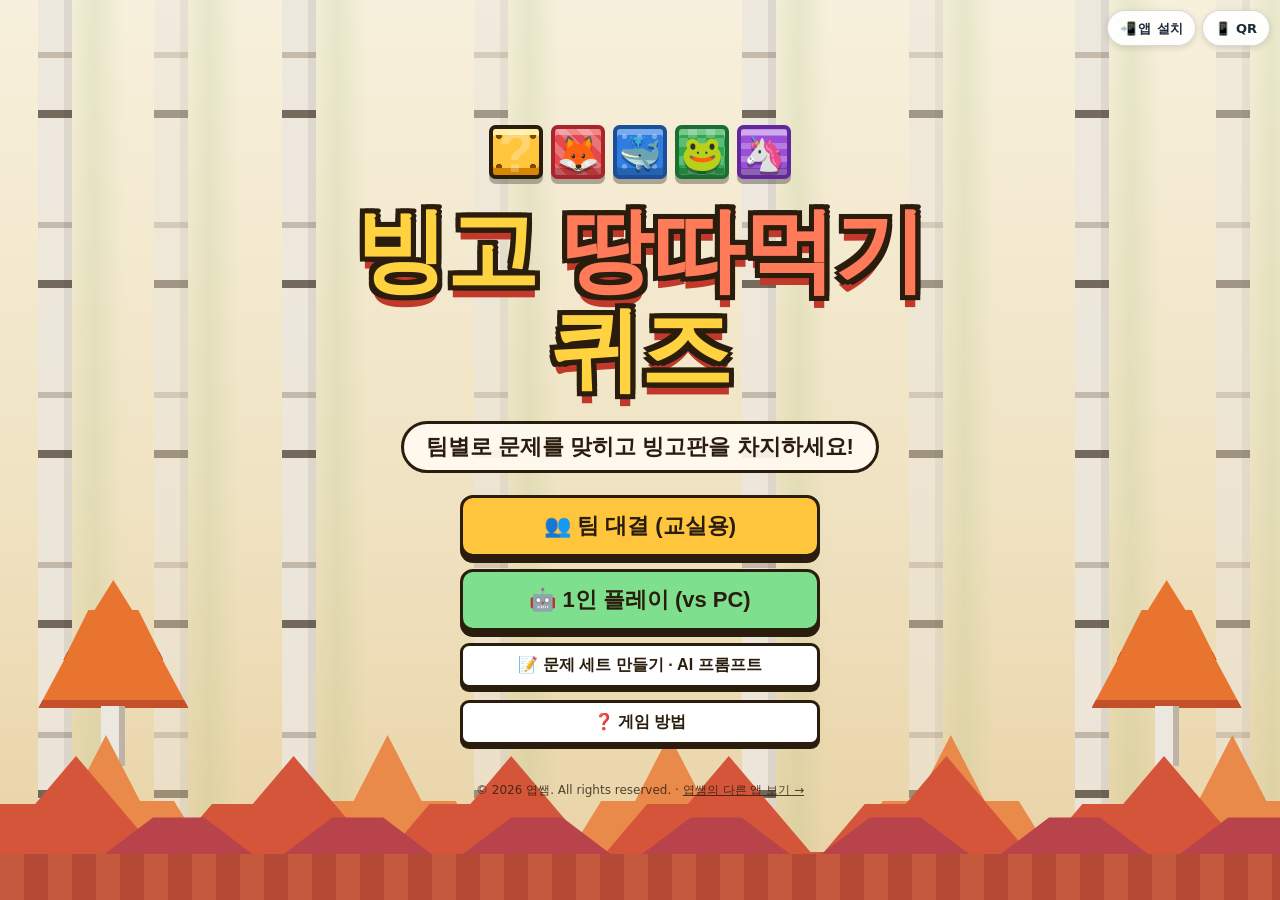
==== index.html @ 0979bcfd "완성도 전면 업그레이드: 1인 주관식 채점, QR 문제 공유, 전적 배지, 오답 재도전 및 버그 수정" ====
<!DOCTYPE html>
<html lang="ko" data-qr-url="https://gmlduqzhd123-lab.github.io/Bingo/" data-qr-name="빙고 땅따먹기 퀴즈">
<head>
<meta charset="UTF-8">
<meta name="viewport" content="width=device-width, initial-scale=1.0">
<title>빙고 땅따먹기 퀴즈 - 팀 대항 빙고 퀴즈 게임</title>
<style>
:root{
  --ink:#2b1d0e; --paper:#fffaf0; --gold:#ffc53d; --gold-d:#e08a00;
  --ok:#7ee08f; --bad:#ff8f8f; --qscale:1;
}
*{box-sizing:border-box}
html,body{margin:0;min-height:100%;font-family:"Apple SD Gothic Neo","Malgun Gothic","Noto Sans KR","Pretendard",sans-serif;color:var(--ink)}
body{overflow-x:hidden;background:#efe2c0;transition:background .3s}
button,input,select,textarea{font-family:inherit;color:inherit}
button{cursor:pointer}
.screen{display:none;min-height:100vh;position:relative;z-index:1}
.screen.active{display:flex}
.hidden{display:none!important}

/* ---------- 배경 및 테마 ---------- */
#bg{position:fixed;inset:0;z-index:0;overflow:hidden;pointer-events:none;transition:opacity .35s,filter .35s;
  background:linear-gradient(#f7f0dc 0%,#f0e3c3 55%,#e9d2a4 100%)}
body.in-game #bg{opacity:.78;filter:saturate(.88)}

/* 테마 1: 가을 숲 */
#bg .trunk{position:absolute;top:0;bottom:0;width:34px;opacity:.85;
  background:repeating-linear-gradient(180deg,#ece7df 0 52px,#bdb3a6 52px 58px,#ece7df 58px 110px,#5f544a 110px 118px,#ece7df 118px 170px)}
#bg .trunk::after{content:"";position:absolute;inset:0 0 0 auto;width:8px;background:rgba(0,0,0,.08)}
#bg .leafwall{position:absolute;top:0;width:60px;bottom:0;background:linear-gradient(90deg,transparent,rgba(160,190,120,.18),transparent)}
#bg .mt{position:absolute;bottom:0;width:340px;height:220px}
#bg .mt.a{background:#e9894a;clip-path:polygon(0 100%,10% 80%,20% 80%,30% 55%,40% 55%,50% 25%,60% 55%,70% 55%,80% 80%,90% 80%,100% 100%)}
#bg .mt.b{background:#d4553a;height:160px;clip-path:polygon(0 100%,12% 70%,24% 70%,36% 40%,48% 40%,60% 10%,72% 40%,84% 70%,100% 100%)}
#bg .mt.c{background:#b8434a;height:110px;clip-path:polygon(0 100%,15% 60%,30% 60%,45% 25%,60% 25%,75% 60%,90% 60%,100% 100%)}
#bg .ground{position:absolute;left:0;right:0;bottom:0;height:46px;background:repeating-linear-gradient(90deg,#c4593e 0 24px,#b44a36 24px 48px)}
#bg .pine{position:absolute;width:150px;height:170px}
#bg .pine i{position:absolute;left:50%;transform:translateX(-50%);background:#e8742f;border-bottom:8px solid #c4502a}
#bg .pine i:nth-child(1){top:0;width:50px;height:40px;clip-path:polygon(50% 0,100% 100%,0 100%)}
#bg .pine i:nth-child(2){top:30px;width:100px;height:50px;clip-path:polygon(25% 0,75% 0,100% 100%,0 100%)}
#bg .pine i:nth-child(3){top:72px;width:150px;height:56px;clip-path:polygon(20% 0,80% 0,100% 100%,0 100%)}
#bg .pine b{position:absolute;left:50%;top:126px;width:24px;height:60px;transform:translateX(-50%);background:#ece7df;border-right:6px solid #bdb3a6}

/* 테마 2: 바닷속 */
body[data-theme="ocean"]{background:#0d4f73}
body[data-theme="ocean"] #bg{background:linear-gradient(#7dd3fc 0%,#2694c8 45%,#0b4d71 100%)}
#bg .sunray{position:absolute;top:-10%;width:160px;height:75vh;background:linear-gradient(180deg,rgba(255,255,255,.22),transparent);transform:skewX(-16deg)}
#bg .wave{position:absolute;left:0;right:0;bottom:0;height:90px;background:repeating-radial-gradient(circle at 40px 0,transparent 0 28px,rgba(7,52,79,.45) 29px 60px)}
#bg .sand{position:absolute;left:0;right:0;bottom:0;height:44px;background:repeating-linear-gradient(90deg,#e9c88c 0 28px,#dfb872 28px 56px);border-top:5px solid #c59b52}
#bg .coral{position:absolute;bottom:40px;width:44px;height:90px;border-radius:24px 24px 0 0;background:#ff7a6b;opacity:.75}
#bg .bubble{position:absolute;bottom:-40px;border-radius:50%;border:2px solid rgba(255,255,255,.65);background:rgba(255,255,255,.18);animation:rise linear infinite}
@keyframes rise{0%{transform:translateY(0) scale(.9);opacity:0}15%{opacity:.8}85%{opacity:.7}100%{transform:translateY(-112vh) scale(1.1);opacity:0}}

/* 테마 3: 우주 */
body[data-theme="space"]{background:#12132e}
body[data-theme="space"] #bg{background:radial-gradient(circle at 20% 25%,rgba(124,58,237,.35),transparent 45%),radial-gradient(circle at 80% 70%,rgba(14,165,233,.28),transparent 42%),linear-gradient(#0b0c22 0%,#1a1640 60%,#23184a 100%)}
#bg .star{position:absolute;border-radius:50%;background:#fff;box-shadow:0 0 8px rgba(255,255,255,.8);animation:twinkle 3.2s ease-in-out infinite}
@keyframes twinkle{0%,100%{opacity:.35;transform:scale(.9)}50%{opacity:1;transform:scale(1.25)}}
#bg .planet{position:absolute;border-radius:50%;box-shadow:inset -16px -14px 0 rgba(0,0,0,.22)}
#bg .planet.ring::after{content:"";position:absolute;left:-26%;right:-26%;top:42%;height:22%;border:6px solid rgba(255,222,125,.55);border-radius:50%;transform:rotate(-16deg)}

/* 테마 4: 칠판 다크 */
body[data-theme="chalkboard"]{background:#163024}
body[data-theme="chalkboard"] #bg{background:radial-gradient(circle at 50% 40%,rgba(255,255,255,.06),transparent 70%),linear-gradient(#1e4332 0%,#163326 100%)}
#bg .chalk-grid{position:absolute;inset:0;background-image:linear-gradient(rgba(255,255,255,.035) 1px,transparent 1px),linear-gradient(90deg,rgba(255,255,255,.035) 1px,transparent 1px);background-size:48px 48px}
#bg .chalk-rail{position:absolute;left:0;right:0;bottom:0;height:28px;background:linear-gradient(#8b5a2b,#69411c);border-top:4px solid #a8723e;box-shadow:0 -4px 12px rgba(0,0,0,.35)}
#bg .chalk-stick{position:absolute;bottom:28px;width:44px;height:10px;border-radius:4px;background:#f8fafc;box-shadow:0 2px 0 rgba(0,0,0,.3)}

body[data-theme="space"] .ys-credit,
body[data-theme="chalkboard"] .ys-credit,
body[data-theme="ocean"] .ys-credit{color:#f8fafc;opacity:.92;text-shadow:0 1px 3px rgba(0,0,0,.55)}

/* ---------- 공통 버튼 / 패널 ---------- */
.pbtn{border:3px solid var(--ink);background:#fff3d6;font-weight:800;padding:9px 16px;border-radius:9px;box-shadow:0 4px 0 var(--ink);font-size:16px;transition:transform .08s,filter .1s;white-space:nowrap}
.pbtn:hover:not(:disabled){filter:brightness(1.06)}
.pbtn:active:not(:disabled){transform:translateY(3px);box-shadow:0 1px 0 var(--ink)}
.pbtn.gold{background:var(--gold)} .pbtn.ok{background:var(--ok)} .pbtn.bad{background:var(--bad)}
.pbtn.blue{background:#9fd0ff} .pbtn.pink{background:#ffb8d9} .pbtn.white{background:#fff}
.pbtn.ghost{background:transparent;box-shadow:none;border-style:dashed}
.pbtn.big{font-size:22px;padding:13px 34px;border-radius:13px;box-shadow:0 6px 0 var(--ink)}
.pbtn.sm{font-size:13px;padding:5px 10px;border-width:2px;box-shadow:0 3px 0 var(--ink)}
.pbtn:disabled{opacity:.45;cursor:default;transform:none}
.panel{background:rgba(255,250,240,.97);border:3px solid var(--ink);border-radius:14px;box-shadow:0 6px 0 rgba(43,29,14,.85);padding:18px;min-width:0}
.panel h3{margin:0 0 12px;font-size:20px}
.outline{color:#fff;text-shadow:3px 0 var(--ink),-3px 0 var(--ink),0 3px var(--ink),0 -3px var(--ink),3px 3px var(--ink),-3px 3px var(--ink),3px -3px var(--ink),-3px -3px var(--ink)}
.kh{display:none;font-size:11px;font-weight:900;background:#f1ead8;border:2px solid var(--ink);border-radius:5px;padding:1px 5px;margin-left:6px;vertical-align:1px;box-shadow:0 2px 0 var(--ink);color:var(--ink)}
@media (hover:hover) and (pointer:fine){.kh{display:inline-block}}

/* ---------- 타이틀 ---------- */
#screen-title{flex-direction:column;align-items:center;justify-content:center;gap:22px;padding:56px 16px 26px;text-align:center}
.logo{font-size:clamp(42px,7.5vw,92px);font-weight:900;line-height:1.08;color:#ffd23f;letter-spacing:-1px;
  text-shadow:5px 0 var(--ink),-5px 0 var(--ink),0 5px var(--ink),0 -5px var(--ink),5px 5px var(--ink),-5px 5px var(--ink),5px -5px var(--ink),-5px -5px var(--ink),0 12px 0 #c0392b}
.logo .l2{color:#ff7a59}
.subtitle{font-size:clamp(16px,2.2vw,22px);font-weight:800;background:rgba(255,250,240,.92);border:3px solid var(--ink);border-radius:999px;padding:8px 22px;max-width:92vw}
.title-btns{display:flex;flex-direction:column;gap:12px;width:min(360px,92vw)}
#btn-continue{display:flex;flex-direction:column;align-items:center;gap:3px;white-space:normal;line-height:1.25;padding:12px 18px}
.cont-meta{font-size:13px;font-weight:700;opacity:.88;word-break:keep-all}
@keyframes bob{0%,100%{transform:translateY(0)}50%{transform:translateY(-10px)}}

/* ---------- 설정 / 편집 화면 ---------- */
#screen-setup,#screen-editor{flex-direction:column;align-items:center;padding:22px 16px 50px;gap:16px}
.page-head{display:flex;align-items:center;justify-content:space-between;width:min(1240px,100%);gap:10px;flex-wrap:wrap}
.page-title{font-size:clamp(24px,3.4vw,38px);font-weight:900;margin:0}
.preset-bar{display:grid;grid-template-columns:repeat(auto-fit,minmax(min(200px,100%),1fr));gap:10px;width:min(1240px,100%)}
.preset-btn{display:flex;flex-direction:column;align-items:flex-start;gap:2px;border:3px solid var(--ink);border-radius:12px;background:rgba(255,250,240,.95);padding:10px 14px;box-shadow:0 4px 0 var(--ink);text-align:left;transition:transform .08s,background .15s}
.preset-btn:hover{background:#fff6d6;transform:translateY(-2px)}
.preset-btn.on{background:var(--gold);box-shadow:0 4px 0 var(--ink),inset 0 -3px 0 rgba(0,0,0,.15)}
.preset-btn b{font-size:15.5px}
.preset-btn small{font-size:12.5px;color:#5c4d38;font-weight:700}

.setup-essential{width:min(760px,100%);display:flex;flex-direction:column;gap:14px}
.ess-block{border-bottom:2px dashed #e3d5b3;padding-bottom:14px}
.ess-block:last-child{border-bottom:none;padding-bottom:0}
.ess-block h3{margin:0 0 10px;font-size:18px;display:flex;align-items:center;gap:6px}
.solo-sub{margin-top:10px;background:#fffdf6;border:2px solid #e3d5b3;border-radius:12px;padding:12px;display:flex;flex-direction:column;gap:10px}
.solo-ai-row{display:flex;align-items:center;justify-content:space-between;gap:8px;flex-wrap:wrap}
.solo-ai-row > label{font-weight:800;font-size:15px}
.vs-pc-pill{flex:none;padding:8px 12px;border-radius:11px;border:3px solid #2f7de1;background:#e8f2ff;color:#1b4f99;font-weight:900;font-size:15px;white-space:nowrap}
.adv-wrap{width:min(980px,100%);display:flex;flex-direction:column;gap:14px;align-items:center}
.adv-toggle{width:min(760px,100%);display:flex;align-items:center;justify-content:space-between;gap:10px;flex-wrap:wrap;border:3px solid var(--ink);border-radius:13px;background:rgba(255,250,240,.95);padding:11px 16px;font-weight:800;font-size:15.5px;box-shadow:0 4px 0 var(--ink);text-align:left}
.adv-toggle:hover{background:#fff6d6}
.adv-summary{font-size:13px;color:#6b583e;font-weight:700;flex:1;text-align:right;min-width:140px}
#adv-panel{width:100%;display:flex;flex-direction:column;gap:14px}
.adv-grid{display:grid;grid-template-columns:repeat(auto-fit,minmax(min(340px,100%),1fr));gap:16px;width:100%;align-items:start}
.seg{display:flex;gap:6px;flex-wrap:wrap}
.seg button{border:3px solid var(--ink);background:#fff;border-radius:9px;padding:7px 14px;font-weight:800;font-size:15.5px}
.seg button.on{background:var(--gold);box-shadow:inset 0 -3px 0 rgba(0,0,0,.2)}
.team-row{display:flex;gap:8px;align-items:center;margin:10px 0}
.team-row .emo{font-size:30px;width:54px;height:54px;border:4px solid var(--c);border-radius:13px;background:#fff;flex:none;line-height:1;transition:transform .1s}
.team-row .emo:hover{transform:scale(1.06)}
.team-row input{flex:1;min-width:0;font-size:18px;padding:10px 12px;border:3px solid var(--c);border-radius:11px;font-weight:800;background:#fff}
.team-row .dot{width:18px;height:18px;border-radius:50%;background:var(--c);border:2px solid var(--ink);flex:none}
.hint{font-size:13px;color:#7a6a50;margin:6px 0 0;line-height:1.5}
.opt-row{display:flex;justify-content:space-between;align-items:center;padding:9px 0;border-bottom:1px dashed #d9c9a3;gap:12px}
.opt-row:last-child{border-bottom:none}
.opt-row label{font-weight:800}
.opt-row small{display:block;color:#7a6a50;font-weight:500;font-size:12.5px;margin-top:2px}
.opt-row select{font-size:15px;padding:6px 8px;border:2px solid var(--ink);border-radius:8px;font-weight:700;background:#fff;max-width:52%}
.opt-row input[type=checkbox]{width:26px;height:26px;accent-color:#e08a00;flex:none}
.set-info{margin-top:10px;padding:10px 12px;border-radius:10px;background:#fff3c4;border:2px dashed var(--gold-d);font-size:14.5px;line-height:1.55}
.set-info.warn{background:#ffe6e6;border-color:#e5484d}
#set-select{width:100%;font-size:16px;padding:10px;border:3px solid var(--ink);border-radius:10px;font-weight:800;background:#fff}
.start-row{display:flex;gap:12px;justify-content:center;flex-wrap:wrap;width:100%}

/* 이모지 피커 팝오버 */
#emo-picker{position:fixed;z-index:85;background:#fffaf0;border:3px solid var(--ink);border-radius:14px;padding:10px;box-shadow:0 8px 24px rgba(0,0,0,.3);width:min(286px,92vw);display:none}
#emo-picker.show{display:block;animation:popIn .15s}
.emo-grid{display:grid;grid-template-columns:repeat(5,1fr);gap:6px}
.emo-opt{position:relative;font-size:26px;height:46px;border:2px solid #dfd1b0;border-radius:10px;background:#fff;display:flex;align-items:center;justify-content:center}
.emo-opt:hover{background:#fff3c4;border-color:var(--ink)}
.emo-opt.cur{background:var(--gold);border-color:var(--ink)}
.emo-opt .used-tag{position:absolute;right:2px;bottom:1px;font-size:10px;font-weight:900;background:var(--ink);color:#fff;border-radius:999px;padding:0 4px;line-height:1.3}

/* 에디터 */
.editor-grid{display:grid;grid-template-columns:1.25fr 1fr;gap:16px;width:min(1240px,100%);align-items:start}
.editor-grid > div{min-width:0}
@media (max-width:960px){.editor-grid{grid-template-columns:1fr}}
.ed-head-row{display:flex;align-items:center;justify-content:space-between;gap:8px;flex-wrap:wrap;margin-bottom:10px}
.ed-head-row h3{margin:0}
.ed-dirty{font-size:12.5px;font-weight:900;background:#ffe3e3;color:#b42318;border:2px solid #e5484d;border-radius:999px;padding:2px 10px}
.ed-tabs{display:flex;gap:6px;margin-bottom:10px;flex-wrap:wrap}
.ed-tabs button{border:2px solid var(--ink);border-radius:8px;background:#fff;padding:6px 12px;font-weight:800;font-size:14px}
.ed-tabs button.on{background:var(--gold)}
.ed-field{width:100%;font-size:16px;padding:10px 12px;border:3px solid var(--ink);border-radius:10px;font-weight:700;background:#fff}
textarea.ed-field{font-weight:500;line-height:1.6;resize:vertical}
#ed-text{height:360px;font-size:15px}
.ed-btns{display:flex;gap:8px;flex-wrap:wrap;margin-top:10px}
.ed-status{margin-top:10px;font-size:14.5px;line-height:1.6;padding:10px 12px;border-radius:10px;background:#eef8ee;border:2px solid #2fa84f}
.ed-status.warn{background:#ffe6e6;border-color:#e5484d}
.ed-err{display:block;width:100%;text-align:left;background:rgba(255,255,255,.75);border:1px solid #e5484d;border-radius:7px;padding:4px 8px;margin-top:5px;font-size:13px;font-weight:700;color:#9f1239}
.ed-err:hover{background:#fff}
.ed-preview{margin-top:8px;max-height:220px;overflow:auto;font-size:13.5px;border:2px solid #e3d5b3;border-radius:10px;background:#fff}
.ed-preview div{padding:6px 10px;border-bottom:1px solid #f0e6cf;word-break:break-word}
.ed-preview .tag{display:inline-block;font-size:11px;font-weight:800;padding:1px 6px;border-radius:6px;margin-right:6px;background:#9fd0ff}
.ed-preview .tag.s{background:#ffb8d9}
.ed-cards{max-height:460px;overflow:auto;display:flex;flex-direction:column;gap:10px;margin-top:8px;padding-right:2px}
.ed-card{background:#fff;border:2px solid var(--ink);border-radius:11px;padding:10px;display:flex;flex-direction:column;gap:6px}
.ed-card-top{display:flex;align-items:center;justify-content:space-between;gap:8px}
.ed-card-top select{border:2px solid var(--ink);border-radius:7px;padding:3px 8px;font-weight:800;background:#fffaf0}
.ed-card input{border:2px solid #d5c5a3;border-radius:8px;padding:6px 9px;font-size:14px;width:100%;font-weight:600}
.ed-card input:focus{outline:none;border-color:var(--ink)}
.ed-card-opts{display:grid;grid-template-columns:1fr 1fr;gap:6px}
@media (max-width:560px){.ed-card-opts{grid-template-columns:1fr}}
.set-list .item{display:flex;align-items:center;gap:6px;padding:9px 4px;border-bottom:1px dashed #d9c9a3;flex-wrap:wrap}
.set-list .item .nm{flex:1 1 160px;font-weight:800;min-width:0;overflow:hidden;text-overflow:ellipsis;white-space:nowrap}
.set-list .item .n{font-size:12.5px;color:#7a6a50;font-weight:600}
.prompt-opts{display:grid;grid-template-columns:1fr 1fr;gap:8px;margin-bottom:10px}
.prompt-opts label{font-size:13px;font-weight:800;display:flex;flex-direction:column;gap:4px}
.prompt-opts .full{grid-column:1/-1}
.prompt-opts .prompt-chk{flex-direction:row;align-items:center;gap:8px;background:#fff;border:2px solid #dfd1b0;border-radius:8px;padding:7px 10px}
.prompt-opts .prompt-chk input{width:20px;height:20px;accent-color:#e08a00}
.prompt-opts select,.prompt-opts input:not([type=checkbox]){font-size:15px;padding:7px 8px;border:2px solid var(--ink);border-radius:8px;font-weight:700;background:#fff}
#prompt-out{height:270px;font-size:13.5px;background:#fffdf6}
.format-box{background:#fff;border:2px solid #e3d5b3;border-radius:10px;padding:10px 12px;font-size:14px;line-height:1.7;margin-bottom:12px}
.format-box code{background:#fff3c4;padding:1px 6px;border-radius:5px;font-weight:700}

/* ---------- 게임 화면 ---------- */
#screen-game{flex-direction:column;height:100vh;overflow:hidden}
.topbar{height:54px;flex:none;background:#1f2a3a;display:flex;align-items:center;justify-content:space-between;padding:0 12px;gap:8px;border-bottom:4px solid #0f1520;position:relative;z-index:20}
.topbar .left,.topbar .right{display:flex;gap:6px;align-items:center;flex:1;min-width:0}
.topbar .right{justify-content:flex-end}
.topbar .pbtn{padding:5px 10px;font-size:13px;box-shadow:0 3px 0 #000;border-width:2px;border-color:#0f1520}
.topbar .pbtn.off{opacity:.55;text-decoration:line-through}
.more-wrap{position:relative;display:none}
.more-menu{position:absolute;right:0;top:calc(100% + 8px);background:#fffaf0;border:3px solid var(--ink);border-radius:12px;box-shadow:0 8px 20px rgba(0,0,0,.35);padding:6px;display:flex;flex-direction:column;gap:4px;min-width:160px;z-index:45}
.more-menu button{border:2px solid transparent;border-radius:8px;background:transparent;padding:8px 10px;font-weight:800;font-size:14px;text-align:left;white-space:nowrap}
.more-menu button:hover{background:#fff3c4;border-color:var(--ink)}
.rankbar{display:flex;gap:16px;align-items:flex-end;justify-content:center;flex:none}
.rk{display:flex;flex-direction:column;align-items:center;color:#fff;font-size:11px;font-weight:800;line-height:1.1}
.rk .e{font-size:26px;line-height:1}
.rk.first .e{animation:rkbob 1s infinite;filter:drop-shadow(0 0 6px #ffd23f)}
@keyframes rkbob{0%,100%{transform:translateY(0)}50%{transform:translateY(-3px)}}
.round{color:#fff;font-weight:900;font-size:20px;margin-left:4px;white-space:nowrap}
.round b{color:#ffd23f;font-size:24px}
.arena{flex:1;display:grid;grid-template-columns:minmax(190px,1fr) auto minmax(190px,1fr);gap:14px;align-items:center;padding:12px 16px;min-height:0}
.arena.shake-board{animation:shakeBoard .45s}
@keyframes shakeBoard{0%,100%{transform:translate(0,0)}15%{transform:translate(-8px,4px)}35%{transform:translate(8px,-5px)}55%{transform:translate(-6px,-4px)}75%{transform:translate(5px,4px)}}
.side{display:flex;flex-direction:column;gap:24px;justify-content:center;height:100%}
.side.left{align-items:flex-start}.side.right{align-items:flex-end}
.board-wrap{display:flex;flex-direction:column;align-items:center;gap:10px;height:100%;min-height:0;justify-content:center}
.turn-banner{display:flex;align-items:center;gap:8px;justify-content:center;flex-wrap:wrap;background:#fffaf0;border:3px solid var(--ink);border-left:12px solid var(--c);border-radius:12px;padding:7px 14px;font-size:clamp(14px,1.5vw,19px);font-weight:800;box-shadow:0 4px 0 var(--ink);max-width:min(94vw,calc(min(100vh - 170px,58vw) + 60px))}
.turn-banner .b-e{font-size:1.35em}
.turn-banner.pending{background:#fff3c4;animation:wiggle 1.4s ease-in-out infinite}
@keyframes wiggle{0%,100%{transform:rotate(0)}25%{transform:rotate(-.6deg)}75%{transform:rotate(.6deg)}}
.board-stage{--size:min(calc(100vh - 170px),58vw);position:relative;width:var(--size);height:var(--size);flex:none}
.board{--n:5;width:100%;height:100%;display:grid;grid-template-columns:repeat(var(--n),1fr);grid-template-rows:repeat(var(--n),1fr);gap:1.8%;padding:2.6%;
  background:rgba(130,120,100,.42);border:5px solid #e9c87a;border-radius:16px;box-shadow:inset 0 0 0 3px rgba(255,255,255,.35),0 8px 24px rgba(0,0,0,.25);backdrop-filter:blur(2px);-webkit-backdrop-filter:blur(2px)}
.bingo-svg{position:absolute;inset:0;width:100%;height:100%;pointer-events:none;z-index:4;overflow:visible}

/* 칸 = 땅 블록 */
.tile{--f:#ffc53d;--s:#d98500;--h:#fff0a8;--o:#2b1d0e;position:relative;padding:0;min-width:0;min-height:0;display:flex;align-items:center;justify-content:center;
  border:4px solid var(--o);border-radius:12%;background-color:var(--f);
  box-shadow:inset 0 -7px 0 var(--s),inset 0 6px 0 var(--h),0 5px 0 rgba(0,0,0,.28);
  transition:transform .12s,filter .12s,opacity .2s,box-shadow .2s}
.tile .tnum{position:relative;font-weight:900;font-size:calc(var(--size)/(var(--n,5)*2.8));line-height:1;pointer-events:none;color:#4a2c00;text-shadow:0 3px 0 rgba(255,255,255,.55)}
.tile.closed{background-image:
  radial-gradient(circle at 13% 15%,#7a4a00 0 5%,transparent 6%),radial-gradient(circle at 87% 15%,#7a4a00 0 5%,transparent 6%),
  radial-gradient(circle at 13% 82%,#7a4a00 0 5%,transparent 6%),radial-gradient(circle at 87% 82%,#7a4a00 0 5%,transparent 6%)}
.tile.closed::before{content:"?";position:absolute;inset:0;display:flex;align-items:center;justify-content:center;font-size:calc(var(--size)/(var(--n,5)*1.4));font-weight:900;color:rgba(255,255,255,.28);pointer-events:none}
.tile.closed:hover{transform:scale(1.07) translateY(-3px);filter:brightness(1.08);box-shadow:inset 0 -7px 0 var(--s),inset 0 6px 0 var(--h),0 0 0 4px #fff6b0,0 8px 0 rgba(0,0,0,.28)}
.tile.owned{cursor:default;border-color:var(--s);box-shadow:inset 0 -7px 0 rgba(0,0,0,.22),inset 0 6px 0 rgba(255,255,255,.35),0 5px 0 rgba(0,0,0,.3)}
.tile.owned .tnum{position:absolute;left:6%;top:6%;font-size:calc(var(--size)/(var(--n,5)*6.6));color:var(--s);background:#fff;border:2px solid var(--s);border-radius:999px;min-width:1.9em;padding:1px 3px;text-align:center;text-shadow:none}
.tile .temo{font-size:calc(var(--size)/(var(--n,5)*2.35));margin-top:8%;line-height:1;pointer-events:none;filter:drop-shadow(0 3px 0 rgba(0,0,0,.3))}
.pat0{background-image:repeating-linear-gradient(45deg,rgba(255,255,255,.24) 0 8px,transparent 8px 16px)}
.pat1{background-image:radial-gradient(rgba(255,255,255,.34) 22%,transparent 24%);background-size:15px 15px}
.pat2{background-image:conic-gradient(rgba(255,255,255,.22) 25%,transparent 0 50%,rgba(255,255,255,.22) 0 75%,transparent 0);background-size:18px 18px}
.pat3{background-image:repeating-linear-gradient(0deg,rgba(255,255,255,.26) 0 6px,transparent 6px 13px)}
.tile.empty{--f:#b9a68a;--s:#8f7a5e;--h:#d8c8ae;--o:#6b5a44;border-style:dashed;
  background-image:repeating-linear-gradient(135deg,transparent 0 10px,rgba(0,0,0,.07) 10px 12px)}
.tile.empty .tnum{color:#5e4e38;text-shadow:none;font-size:calc(var(--size)/(var(--n,5)*4))}
.tile.empty::after{content:"빈 땅";position:absolute;bottom:8%;font-size:calc(var(--size)/(var(--n,5)*9.2));font-weight:800;color:#5e4e38}
.tile .tstar{position:absolute;right:4%;top:2%;font-size:calc(var(--size)/(var(--n,5)*4.6));pointer-events:none;animation:spin 3s linear infinite}
.tile .tfail{position:absolute;bottom:5%;left:50%;transform:translateX(-50%);font-size:calc(var(--size)/(var(--n,5)*9.2));font-weight:900;background:#fff;border:2px solid var(--ink);border-radius:6px;padding:0 4px;pointer-events:none;white-space:nowrap}
.tile.reach{outline:4px dashed var(--rc,#ff4d4d);outline-offset:-7px}
.tile .treach{position:absolute;left:5%;bottom:5%;font-size:calc(var(--size)/(var(--n,5)*5.2));line-height:1;pointer-events:none;filter:drop-shadow(0 1px 2px rgba(0,0,0,.45))}
.tile.golden{box-shadow:inset 0 0 0 4px #fff36b,inset 0 -7px 0 rgba(0,0,0,.22),0 5px 0 rgba(0,0,0,.3)}
.tile.bingo{animation:glow 1.1s ease-in-out infinite}
.tile.target{animation:pulse .9s ease-in-out infinite;cursor:pointer;opacity:1;filter:none}
.tile.dim{opacity:.3;filter:grayscale(.7)}
.tile.picked{opacity:1;filter:none;transform:scale(1.09);outline:5px dashed #fff;outline-offset:2px}
.tile.ai-focus{outline:5px solid #38bdf8;outline-offset:2px;transform:scale(1.07);box-shadow:0 0 0 6px rgba(56,189,248,.4),inset 0 -7px 0 var(--s),inset 0 6px 0 var(--h),0 8px 0 rgba(0,0,0,.3);z-index:2}
.tile.blast{box-shadow:0 0 0 5px #ff3b30,0 0 18px #ff3b30!important;transform:scale(1.06)}
.tile.boom{animation:boom .6s}
@keyframes pulse{0%,100%{transform:scale(1);box-shadow:0 0 0 0 #fff}50%{transform:scale(1.07);box-shadow:0 0 0 5px #fff,0 0 18px #fff}}
@keyframes glow{0%,100%{box-shadow:0 0 0 3px #fff36b,0 5px 0 rgba(0,0,0,.3)}50%{box-shadow:0 0 0 6px #fff36b,0 0 22px #fff36b,0 5px 0 rgba(0,0,0,.3)}}
.swatch{display:inline-block;width:18px;height:18px;border-radius:5px;border:2px solid var(--ink);background-color:var(--c);vertical-align:-3px;margin-right:5px;background-size:8px 8px}
.title-blocks{display:flex;gap:8px;flex-wrap:wrap;justify-content:center}
.title-blocks .tile{--size:400px;--n:5;width:54px;height:54px;animation:bob 1.6s ease-in-out infinite}
.title-blocks .tile:nth-child(2){animation-delay:.2s}.title-blocks .tile:nth-child(3){animation-delay:.4s}
.title-blocks .tile:nth-child(4){animation-delay:.6s}.title-blocks .tile:nth-child(5){animation-delay:.8s}
@keyframes spin{to{transform:rotate(360deg)}}
@keyframes boom{0%{transform:scale(1)}30%{transform:scale(1.3) rotate(8deg)}100%{transform:scale(1)}}

.tcard{--c:#e5484d;--d:#a8262b;position:relative;width:min(100%,260px);background:#fff;border:4px solid var(--c);border-radius:13px;box-shadow:0 6px 0 var(--d);padding:12px 14px 10px;display:grid;grid-template-columns:auto 1fr;align-items:center;gap:2px 8px;transition:transform .25s,box-shadow .25s}
.tcard .ava{font-size:46px;grid-row:span 2;line-height:1}
.tcard .nm{font-weight:900;font-size:18px;text-align:right;overflow:hidden;text-overflow:ellipsis;white-space:nowrap;padding-right:26px}
.tcard .sc{font-size:46px;font-weight:900;line-height:1;text-align:right;color:var(--d)}
.tcard .meta{grid-column:1/-1;font-size:13px;color:#5c4d38;display:flex;justify-content:space-between;font-weight:700;margin-top:4px;border-top:2px dashed #eadfc7;padding-top:5px;gap:4px}
.tcard .st{grid-column:1/-1;min-height:20px;font-size:14px;font-weight:800;display:flex;gap:5px;flex-wrap:wrap}
.tcard .st span{background:#f4efe4;border-radius:7px;padding:0 6px}
.tcard .st .ai-badge{background:#dbeafe;color:#1e40af;border:1.5px solid #60a5fa}
.tcard.turn{transform:scale(1.06);box-shadow:0 0 0 6px rgba(255,214,0,.85),0 6px 0 var(--d)}
.tcard.turn::before{content:"▶ 지금 차례";position:absolute;top:-15px;left:12px;background:var(--c);color:#fff;font-size:12px;font-weight:900;padding:2px 10px;border-radius:999px;border:2px solid var(--ink)}
.tcard-manage{position:absolute;top:6px;right:6px;width:28px;height:28px;border:2px solid var(--ink);border-radius:8px;background:#fffaf0;font-size:14px;display:flex;align-items:center;justify-content:center;padding:0;line-height:1;box-shadow:0 2px 0 var(--ink)}
.tcard-manage:hover{background:var(--gold)}
.tcard .adj{position:absolute;right:8px;top:-14px;display:none;gap:4px}
@media (hover:hover) and (pointer:fine){.tcard:hover .adj{display:flex}}
.adj button{font-size:11.5px;padding:1px 7px;border:2px solid var(--ink);border-radius:6px;background:#fff;font-weight:900}
.float{position:absolute;right:14px;top:6px;font-weight:900;font-size:26px;animation:floatUp 1.3s forwards;pointer-events:none;z-index:3}
.float.p{color:#1b8a3a}.float.m{color:#d62828}
@keyframes floatUp{0%{opacity:0;transform:translateY(10px)}20%{opacity:1}100%{opacity:0;transform:translateY(-40px)}}
.tcard.pop{animation:cardpop .4s}
@keyframes cardpop{50%{transform:scale(1.1)}}

@media (max-width:900px){
  #screen-game{height:auto;min-height:100vh;overflow:visible}
  .g-opt-btn,.rankbar,.hide-sm{display:none!important}
  .more-wrap{display:inline-flex}
  .arena{grid-template-columns:1fr;gap:10px;padding:10px 10px 18px}
  .side{flex-direction:row;height:auto;gap:10px;justify-content:center;flex-wrap:wrap;padding-top:10px}
  .side.left,.side.right{align-items:center}
  .tcard{width:min(47%,190px);padding:9px 10px 7px}
  .tcard .ava{font-size:34px}
  .tcard .nm{font-size:15px}
  .tcard .sc{font-size:34px}
  .tcard .meta{font-size:11.5px}
  .board-stage{--size:min(92vw,60vh)}
  .turn-banner{max-width:94vw;font-size:15px}
}
@media (max-width:440px){
  .topbar{padding:0 8px;gap:5px}
  .topbar .left,.topbar .right{gap:4px}
  .topbar .pbtn{padding:5px 8px;font-size:12px}
  .round{font-size:17px}
  .round b{font-size:20px}
}

/* ---------- 모달 ---------- */
#modal{position:fixed;inset:0;background:rgba(20,14,6,.62);display:none;align-items:center;justify-content:center;z-index:50;padding:14px}
#modal.show{display:flex}
#modal-box{background:var(--paper);border:4px solid var(--ink);border-radius:16px;box-shadow:0 8px 0 var(--ink);width:min(820px,96vw);max-height:94vh;overflow:auto;padding:22px;animation:popIn .22s}
#modal-box.wide{width:min(1000px,96vw)}
#modal-box.narrow{width:min(560px,96vw)}
@keyframes popIn{from{transform:scale(.88);opacity:0}to{transform:scale(1);opacity:1}}
.q-head{display:flex;justify-content:space-between;align-items:center;gap:8px;flex-wrap:wrap;background:var(--c);color:#fff;margin:-22px -22px 14px;padding:11px 18px;border-radius:11px 11px 0 0;font-weight:900;font-size:20px;border-bottom:4px solid var(--ink)}
.q-head-r{display:flex;align-items:center;gap:6px;flex-wrap:wrap}
.q-head .q-no{background:rgba(0,0,0,.25);padding:3px 11px;border-radius:999px;font-size:15px}
.q-fbtn{border:2px solid rgba(255,255,255,.75);background:rgba(0,0,0,.2);color:#fff;border-radius:8px;padding:2px 8px;font-size:13px;font-weight:900}
.q-fbtn:hover{background:rgba(0,0,0,.38)}
.q-timer-wrap{display:flex;align-items:center;gap:8px;margin-bottom:8px;flex-wrap:wrap}
.q-timer{flex:1;min-width:160px;height:30px;background:#ece6d6;border:3px solid var(--ink);border-radius:999px;overflow:hidden;position:relative}
#q-bar{height:100%;background:linear-gradient(90deg,#ffb703,#fb5607);width:100%;transition:width .09s linear}
.q-timer.urgent #q-bar{background:linear-gradient(90deg,#ff5a5f,#d90429)}
.q-timer.urgent{animation:urgentPulse .65s infinite}
@keyframes urgentPulse{0%,100%{box-shadow:0 0 0 0 rgba(217,4,41,.5)}50%{box-shadow:0 0 0 5px rgba(217,4,41,.45)}}
#q-sec{position:absolute;inset:0;display:flex;align-items:center;justify-content:center;font-size:15px;font-weight:900;color:var(--ink);text-shadow:0 1px 0 rgba(255,255,255,.8)}
.q-text{font-size:calc(clamp(23px,3.3vw,40px) * var(--qscale,1));font-weight:900;line-height:1.38;text-align:center;padding:14px 6px 20px;word-break:keep-all;white-space:pre-wrap}
.q-text.long{font-size:calc(clamp(18px,2.4vw,28px) * var(--qscale,1))}
.q-opts{display:grid;grid-template-columns:1fr 1fr;gap:12px}
@media (max-width:640px){.q-opts{grid-template-columns:1fr}}
.q-opt{font-size:calc(clamp(17px,2.1vw,25px) * var(--qscale,1));font-weight:800;padding:15px 17px;border:3px solid var(--ink);border-radius:13px;background:#fff;box-shadow:0 5px 0 var(--ink);text-align:left;word-break:keep-all;transition:transform .08s}
.q-opt b{display:inline-block;margin-right:8px;color:var(--gold-d)}
.q-opt:hover:not(:disabled){background:#fff6d8}
.q-opt:disabled{cursor:default}
.q-opt.right{background:var(--ok)!important;animation:cardpop .4s}
.q-opt.wrong{background:var(--bad)!important;animation:shake .4s}
@keyframes shake{25%{transform:translateX(-8px)}75%{transform:translateX(8px)}}
.q-answer{font-size:calc(clamp(20px,2.8vw,32px) * var(--qscale,1));text-align:center;background:#fff3c4;border:3px dashed var(--gold-d);border-radius:13px;padding:14px;display:none;font-weight:800}
.q-answer.show{display:block;animation:popIn .25s}
.q-sa-form{display:flex;gap:8px;justify-content:center;align-items:stretch;margin:6px auto 12px;width:min(540px,100%);flex-wrap:wrap}
.q-sa-form input{flex:1 1 200px;min-width:0;font-size:clamp(18px,2.4vw,24px);font-weight:800;padding:11px 14px;border:3px solid var(--ink);border-radius:12px;background:#fff;text-align:center}
.q-sa-form input:focus{outline:none;box-shadow:0 0 0 4px rgba(255,197,61,.55)}
.solo-stats-bar{display:flex;gap:6px;flex-wrap:wrap;align-items:center;font-size:13px;font-weight:800;color:#4a3922;background:#fffaf0;border:2px dashed #d5c5a3;border-radius:10px;padding:7px 10px}
.lvl-badge{background:#eef2f7;border:1.5px solid #cbd5e1;color:#64748b;border-radius:999px;padding:2px 8px;font-size:12px;font-weight:800}
.lvl-badge.cleared{background:#dcfce7;border-color:#22c55e;color:#15803d}
.res-solo-stats{background:rgba(255,250,240,.96);border:3px solid var(--ink);border-radius:999px;padding:7px 16px;font-weight:800;font-size:14.5px;display:flex;gap:8px;flex-wrap:wrap;align-items:center;justify-content:center;max-width:94vw;box-shadow:0 3px 0 var(--ink)}
.share-qr-box{display:flex;flex-direction:column;align-items:center;gap:10px;margin:12px 0}
.share-qr-box svg{width:min(280px,72vw);height:auto;background:#fff;border:3px solid var(--ink);border-radius:12px;padding:8px;box-shadow:0 4px 0 var(--ink)}
.share-url-row{display:flex;gap:8px;width:100%;align-items:center;flex-wrap:wrap}
.share-url-row input{flex:1 1 180px;min-width:0;font-size:13px;padding:8px 10px;border:2px solid var(--ink);border-radius:8px;background:#fff;font-family:ui-monospace,Consolas,monospace}
.q-explain{margin-top:12px;padding:12px 14px;border-radius:12px;background:#eef6ff;border:2px solid #7fb3f5;font-size:16px;font-weight:700;line-height:1.55;text-align:center;word-break:keep-all}
.q-msg{text-align:center;font-weight:900;font-size:20px;min-height:28px;margin-top:12px}
.q-actions{display:flex;gap:10px;justify-content:center;margin-top:12px;flex-wrap:wrap}

/* 보상 카드 */
.cards-title{text-align:center;font-size:clamp(20px,2.6vw,28px);font-weight:900}
.cards{display:flex;gap:20px;justify-content:center;perspective:1200px;margin:20px 0 10px;flex-wrap:wrap}
.card{width:min(205px,42vw);height:270px;border:none;background:none;padding:0;transition:opacity .3s,transform .3s}
.card-inner{position:relative;width:100%;height:100%;transition:transform .65s;transform-style:preserve-3d}
.card.flipped .card-inner{transform:rotateY(180deg)}
.card:not(.flipped):not(:disabled):hover .card-inner{transform:translateY(-10px) rotate(-2deg)}
.card-back,.card-front{position:absolute;inset:0;backface-visibility:hidden;-webkit-backface-visibility:hidden;border:4px solid var(--ink);border-radius:15px;display:flex;flex-direction:column;align-items:center;justify-content:center;box-shadow:0 6px 0 var(--ink)}
.card-back{background:repeating-linear-gradient(45deg,#ffc53d 0 16px,#ffb000 16px 32px)}
.card-back .cnum{font-size:96px;font-weight:900;line-height:1;color:#fff;text-shadow:4px 0 var(--ink),-4px 0 var(--ink),0 4px var(--ink),0 -4px var(--ink)}
.card-back .cq{margin-top:6px;font-size:15px;font-weight:900;background:#fffaf0;border:2px solid var(--ink);border-radius:999px;padding:2px 12px}
.card-front{transform:rotateY(180deg);background:#e8f3ff;padding:14px;text-align:center;gap:6px}
.card-front.bad{background:#ffe3e3}
.card-front .kd{font-size:12px;font-weight:900;padding:2px 10px;border-radius:999px;background:#2f7de1;color:#fff}
.card-front.bad .kd{background:#e5484d}
.card-front .ci{font-size:62px;line-height:1.1}
.card-front .cn{font-size:21px;font-weight:900}
.card-front .cd{font-size:14px;font-weight:600;word-break:keep-all;line-height:1.45}
.card.dim{opacity:.5;transform:scale(.9)}
.card.chosen{transform:scale(1.05)}
.cards-foot{text-align:center;min-height:60px;display:flex;flex-direction:column;align-items:center;gap:10px}
.cards-foot .res{font-size:20px;font-weight:900}

/* 주사위 · 미션 · 팀 관리 모달 */
.dice-face{font-size:110px;line-height:1;text-align:center;margin:10px 0;transition:transform .08s}
.dice-face.roll{animation:wiggle .18s infinite}
.mission-card{background:#fff3c4;border:4px dashed #d97706;border-radius:16px;padding:22px 18px;margin:14px 0;font-size:clamp(22px,3vw,30px);font-weight:900;text-align:center;line-height:1.45;word-break:keep-all}
.tm-grid{display:flex;flex-direction:column;gap:12px;margin-top:12px}
.tm-row{background:#fff;border:2px solid #e3d5b3;border-radius:12px;padding:10px 12px}
.tm-row h4{margin:0 0 8px;font-size:15px}
.tm-btns{display:flex;gap:6px;flex-wrap:wrap;align-items:center}

.team-pick{display:flex;gap:12px;justify-content:center;flex-wrap:wrap;margin-top:16px}
.team-pick button{--c:#ccc;border:4px solid var(--c);background:#fff;border-radius:14px;padding:14px 20px;font-size:22px;font-weight:900;box-shadow:0 5px 0 var(--ink);min-width:140px;display:flex;flex-direction:column;align-items:center;gap:4px}
.team-pick button small{font-size:14px;color:#5c4d38}
.team-pick button:hover{background:#fff6d8}
.team-pick button .sh{font-size:12px;color:#2f7de1}
.m-title{text-align:center;font-size:26px;font-weight:900;margin:0 0 6px}
.m-desc{text-align:center;font-size:16.5px;margin:0}
.howto h2{margin:0 0 10px}
.howto h4{margin:16px 0 6px;font-size:17px}
.howto p,.howto li{line-height:1.65;font-size:15px}
.howto ul{margin:4px 0;padding-left:20px}
.rw-grid{display:grid;grid-template-columns:repeat(auto-fill,minmax(220px,1fr));gap:8px}
.rw{display:flex;gap:8px;align-items:flex-start;background:#e8f3ff;border-radius:10px;padding:8px 10px;font-size:13.5px;line-height:1.45}
.rw.bad{background:#ffe3e3}
.rw .i{font-size:24px;line-height:1}
.log-list{max-height:60vh;overflow:auto;font-size:15px}
.log-list div{padding:6px 4px;border-bottom:1px dashed #e3d5b3}
.m-actions{display:flex;justify-content:center;gap:10px;margin-top:18px;flex-wrap:wrap}

/* 오답 복습 모달 */
.rev-top{display:flex;justify-content:space-between;align-items:center;gap:8px;flex-wrap:wrap;margin:10px 0 12px}
.rev-list{display:flex;flex-direction:column;gap:10px;max-height:58vh;overflow:auto}
.rev-item{background:#fff;border:2px solid var(--ink);border-radius:12px;padding:12px;display:flex;flex-direction:column;gap:6px}
.rev-q{font-weight:900;font-size:17px;line-height:1.4;word-break:keep-all}
.rev-meta{display:flex;gap:6px;flex-wrap:wrap;align-items:center}
.rev-badge{font-size:12px;font-weight:900;border-radius:999px;padding:2px 9px;background:#ffe3e3;border:1.5px solid #e5484d;color:#9f1239}
.rev-badge.ok{background:#e8f8ee;border-color:#2fa84f;color:#166534}
.rev-a{background:#fff3c4;border:2px dashed var(--gold-d);border-radius:9px;padding:7px 11px;font-weight:800;font-size:16px}
.rev-a.blur{color:transparent;text-shadow:0 0 10px rgba(43,29,14,.55);user-select:none}
.rev-ex{font-size:14px;color:#1e40af;background:#eef6ff;border-radius:8px;padding:6px 10px;font-weight:600}

/* 커스텀 확인 모달 */
#confirm-modal{position:fixed;inset:0;background:rgba(15,10,4,.65);display:none;align-items:center;justify-content:center;z-index:75;padding:16px}
#confirm-modal.show{display:flex}
.cf-box{background:var(--paper);border:4px solid var(--ink);border-radius:16px;box-shadow:0 8px 0 var(--ink);width:min(440px,94vw);padding:20px;animation:popIn .18s;text-align:center}
.cf-box h3{margin:0 0 8px;font-size:21px;font-weight:900}
.cf-box p{margin:0 0 16px;font-size:15.5px;line-height:1.55;color:#5c4d38;word-break:keep-all}
.cf-actions{display:flex;gap:10px;justify-content:center;flex-wrap:wrap}

/* ---------- 알림 / 효과 ---------- */
#announce{position:fixed;inset:0;display:flex;flex-direction:column;align-items:center;justify-content:center;pointer-events:none;z-index:80;opacity:0;transition:opacity .2s;text-align:center;padding:20px}
#announce.show{opacity:1;pointer-events:auto;background:rgba(0,0,0,.38);cursor:pointer}
.ann-big{font-size:clamp(54px,11vw,146px);font-weight:900;color:#ffd23f;line-height:1.05;animation:zoomIn .45s;
  text-shadow:6px 0 var(--ink),-6px 0 var(--ink),0 6px var(--ink),0 -6px var(--ink),6px 6px var(--ink),-6px 6px var(--ink),6px -6px var(--ink),-6px -6px var(--ink),0 14px 0 rgba(0,0,0,.35)}
#announce.bingo .ann-big{color:#ff6fb1;animation:zoomIn .45s,hue 1s linear infinite}
#announce.gold .ann-big{color:#fff36b}
#announce.bad .ann-big{color:#ff8f8f}
#announce.blue .ann-big{color:#8fd3ff}
.ann-small{font-size:clamp(19px,3vw,34px);font-weight:900;color:#fff;margin-top:12px;background:rgba(43,29,14,.78);padding:8px 22px;border-radius:14px}
@keyframes zoomIn{0%{transform:scale(.2) rotate(-8deg);opacity:0}70%{transform:scale(1.12) rotate(2deg)}100%{transform:scale(1);opacity:1}}
@keyframes hue{to{filter:hue-rotate(360deg)}}
#toasts{position:fixed;left:50%;bottom:20px;transform:translateX(-50%);display:flex;flex-direction:column;gap:8px;align-items:center;z-index:90;pointer-events:none;width:max-content;max-width:92vw}
.toast{background:#1f2a3a;color:#fff;font-weight:800;font-size:16px;padding:10px 18px;border-radius:12px;border:3px solid #fff;box-shadow:0 5px 14px rgba(0,0,0,.3);animation:toastIn .3s,toastOut .4s 2.8s forwards;text-align:center;word-break:keep-all}
@keyframes toastIn{from{transform:translateY(20px);opacity:0}}
@keyframes toastOut{to{transform:translateY(-10px);opacity:0}}
.cf{position:fixed;top:-20px;width:11px;height:15px;z-index:95;pointer-events:none;animation:fall linear forwards}
@keyframes fall{to{transform:translate(var(--dx),110vh) rotate(800deg)}}

/* ---------- 결과 ---------- */
#screen-result{flex-direction:column;align-items:center;justify-content:center;gap:20px;padding:28px 14px}
.podium{display:flex;align-items:flex-end;gap:14px;flex-wrap:wrap;justify-content:center;max-width:96vw}
.pod{display:flex;flex-direction:column;align-items:center;gap:5px}
.pod .e{font-size:64px;line-height:1;animation:bob 1.4s infinite}
.pod .medal{font-size:32px}
.pod .award{font-size:12px;font-weight:900;background:#fffaf0;border:2px solid var(--ink);border-radius:999px;padding:2px 9px;box-shadow:0 2px 0 var(--ink);white-space:nowrap}
.pod .bar{--c:#ccc;--d:#999;width:clamp(120px,28vw,170px);background:var(--c);border:4px solid var(--ink);border-bottom:none;border-radius:12px 12px 0 0;display:flex;flex-direction:column;align-items:center;color:#fff;font-weight:900;padding:10px 6px 6px;gap:3px;box-shadow:inset 0 -12px 0 var(--d)}
.pod .bar .n{font-size:clamp(16px,2.2vw,20px);text-align:center;word-break:keep-all}
.pod .bar .s{font-size:clamp(30px,4vw,40px);line-height:1}
.res-table-wrap{width:min(780px,94vw);overflow-x:auto;background:#fff;border:3px solid var(--ink);border-radius:12px;box-shadow:0 5px 0 rgba(43,29,14,.4)}
.res-table{border-collapse:collapse;width:100%;min-width:500px;font-size:16px}
.res-table th,.res-table td{padding:10px 12px;text-align:center;border-bottom:2px solid #efe3c8;white-space:nowrap}
.res-table th{background:#1f2a3a;color:#fff}
.res-table td:first-child{font-weight:900;text-align:left}

/* 애니메이션 줄이기 */
body.reduce-motion .rk.first .e,
body.reduce-motion .title-blocks .tile,
body.reduce-motion .pod .e,
body.reduce-motion .tile .tstar,
body.reduce-motion .tile.bingo,
body.reduce-motion .tile.target,
body.reduce-motion .turn-banner.pending,
body.reduce-motion #announce.bingo .ann-big,
body.reduce-motion #bg .bubble,
body.reduce-motion #bg .star,
body.reduce-motion .q-timer.urgent,
body.reduce-motion .arena.shake-board{animation:none!important}
@media (prefers-reduced-motion: reduce){
  .rk.first .e,.title-blocks .tile,.pod .e,.tile .tstar,.tile.bingo,.tile.target,.turn-banner.pending,#announce.bingo .ann-big,#bg .bubble,#bg .star,.q-timer.urgent,.arena.shake-board{animation:none!important}
}
</style>
<meta name="description" content="혼자서 PC와 대결하거나 팀별로 문제를 맞히고 4×4·5×5 빙고판을 차지하는 퀴즈 게임">
<meta name="theme-color" content="#f97316">
<meta property="og:type" content="website">
<meta property="og:title" content="빙고 땅따먹기 퀴즈">
<meta property="og:description" content="혼자서 PC와 대결하거나 팀별로 문제를 맞히고 4×4·5×5 빙고판을 차지하는 퀴즈 게임">
<meta property="og:url" content="https://gmlduqzhd123-lab.github.io/Bingo/">
<meta property="og:image" content="https://gmlduqzhd123-lab.github.io/Bingo/og-image.jpg">
<meta name="twitter:card" content="summary_large_image">
<meta name="twitter:image" content="https://gmlduqzhd123-lab.github.io/Bingo/og-image.jpg">
<link rel="manifest" href="./manifest.webmanifest">
<link rel="icon" href="./icons/favicon-32.png">
<link rel="apple-touch-icon" href="./icons/apple-touch-icon.png">
<meta name="apple-mobile-web-app-title" content="빙고 퀴즈">
<script src="./ys-install.js" defer></script>
<script src="./ys-qr.js" defer></script>
<style>
/* 엽쌤 앱 공통: 📲 앱 설치 · 📱 QR (시작 화면 오른쪽 위) */
.ys-top{position:absolute;top:10px;right:10px;z-index:60;display:flex;gap:6px}
.ys-chip{display:inline-flex;align-items:center;gap:2px;min-height:36px;padding:0 12px;border:1px solid rgba(0,0,0,.15);border-radius:999px;background:rgba(255,255,255,.92);color:#1f2937;font:700 13px/1 system-ui,sans-serif;cursor:pointer;white-space:nowrap;box-shadow:0 2px 6px rgba(0,0,0,.12)}
.ys-credit{margin:14px 0 6px;font:12px/1.5 system-ui,sans-serif;opacity:.8;text-align:center}
.ys-credit a{color:inherit;text-decoration:underline}
@media (max-width:560px){.ys-wide{display:none}.ys-chip{padding:0 10px}}
</style>
</head>
<body data-theme="forest">

<div id="bg" aria-hidden="true"></div>

<!-- ===== 타이틀 ===== -->
<section id="screen-title" class="screen active">
<div class="ys-top"><button type="button" class="ys-chip" data-ys-install>📲 <span class="ys-wide">앱&nbsp;</span>설치</button><button type="button" class="ys-chip" data-qr aria-label="QR 코드로 접속">📱 QR</button></div>
  <div class="title-blocks" id="title-blocks"></div>
  <div class="logo">빙고 <span class="l2">땅따먹기</span><br>퀴즈</div>
  <div class="subtitle">팀별로 문제를 맞히고 빙고판을 차지하세요!</div>
  <div class="title-btns">
    <button class="pbtn gold big" id="btn-new">👥 팀 대결 (교실용)</button>
    <button class="pbtn ok big" id="btn-solo">🤖 1인 플레이 (vs PC)</button>
    <button class="pbtn blue big hidden" id="btn-continue"></button>
    <button class="pbtn white" id="btn-editor">📝 문제 세트 만들기 · AI 프롬프트</button>
    <button class="pbtn white" id="btn-howto">❓ 게임 방법</button>
  </div>
<p class="ys-credit">© 2026 엽쌤. All rights reserved. · <a href="https://gmlduqzhd123-lab.github.io/YScode/">엽쌤의 다른 앱 보기 →</a></p>
</section>

<!-- ===== 게임 설정 ===== -->
<section id="screen-setup" class="screen">
  <div class="page-head">
    <button class="pbtn white" data-go="title">◀ 처음으로</button>
    <h2 class="page-title outline">⚙️ 게임 설정</h2>
    <button class="pbtn white" id="btn-howto2">❓ 게임 방법</button>
  </div>
  <div class="panel setup-essential">
    <div class="ess-block">
      <h3>👥 플레이 방식</h3>
      <div class="seg" id="play-mode"></div>
      <div id="solo-box" class="solo-sub hidden">
        <div class="solo-ai-row">
          <label>🤖 PC 난이도</label>
          <div class="seg" id="ai-level"></div>
        </div>
        <div id="solo-row"></div>
        <div id="solo-stats-bar" class="solo-stats-bar"></div>
      </div>
      <div id="team-box">
        <div id="team-rows"></div>
        <p class="hint">동물 버튼을 누르면 캐릭터를 고를 수 있어요. 팀 이름은 8글자까지 쓸 수 있어요.</p>
      </div>
    </div>
    <div class="ess-block">
      <h3>📚 문제 세트</h3>
      <select id="set-select"></select>
      <div class="set-info" id="set-info"></div>
      <div class="ed-btns">
        <button type="button" class="pbtn sm white" id="btn-editor2">📝 문제 세트 만들기 · 고치기</button>
      </div>
    </div>
    <div class="ess-block">
      <h3>🎯 빙고판 크기</h3>
      <div class="seg" id="board-size-seg"></div>
    </div>
  </div>
  <div class="start-row">
    <button class="pbtn gold big" id="btn-start">🚩 게임 시작!</button>
  </div>
  <div class="adv-wrap">
    <button type="button" class="adv-toggle" id="btn-adv" aria-expanded="false">
      <span>⚙️ 세부 설정 더보기</span>
      <span class="adv-summary" id="adv-summary"></span>
      <span id="adv-arrow">▾</span>
    </button>
    <div id="adv-panel" class="hidden">
      <div class="preset-bar" id="preset-bar"></div>
      <div class="adv-grid">
        <div class="panel">
          <h3>🎯 점수 · 화면</h3>
          <div class="opt-row"><label>칸 점수<small>문제를 맞혀 칸을 차지하면 얻는 점수</small></label><select data-opt="tilePts"><option value="5">5점</option><option value="10">10점</option><option value="20">20점</option></select></div>
          <div class="opt-row"><label>빙고 점수<small>가로·세로·대각선 한 줄을 모두 차지하면</small></label><select data-opt="bingoPts"><option value="20">20점</option><option value="30">30점</option><option value="50">50점</option><option value="100">100점</option></select></div>
          <div class="opt-row"><label>황금 칸<small>숨겨진 칸 · 열면 2칸만큼 점수</small></label><select data-opt="golden"><option value="0">없음</option><option value="2">2개</option><option value="3">3개</option><option value="5">5개</option></select></div>
          <div class="opt-row"><label>배경 테마<small>수업 분위기나 교실 조명에 맞춰 고르세요</small></label><select data-opt="theme"><option value="forest">🍂 가을 숲</option><option value="ocean">🌊 바닷속</option><option value="space">🚀 우주</option><option value="chalkboard">🖍️ 칠판 다크</option></select></div>
          <div class="opt-row"><label for="o-reach">빙고 직전 힌트<small>1칸만 남으면 빙고 되는 칸을 🔥로 표시</small></label><input type="checkbox" id="o-reach" data-opt="reachHint"></div>
          <div class="opt-row"><label for="o-motion">애니메이션 줄이기<small>반짝임·흔들림 효과를 끄고 차분하게 진행</small></label><input type="checkbox" id="o-motion" data-opt="reduceMotion"></div>
        </div>
        <div class="panel">
          <h3>🎲 진행 · 카드 규칙</h3>
          <div class="opt-row"><label>제한 시간<small>시간이 끝나면 객관식은 오답 처리</small></label><select data-opt="timer"><option value="0">없음</option><option value="15">15초</option><option value="20">20초</option><option value="30">30초</option><option value="60">60초</option></select></div>
          <div class="opt-row"><label>라운드 제한<small>모든 팀이 한 번씩 하면 1라운드</small></label><select data-opt="roundLimit"><option value="0">없음 (칸이 모두 열릴 때까지)</option><option value="4">4라운드</option><option value="6">6라운드</option><option value="8">8라운드</option><option value="10">10라운드</option><option value="12">12라운드</option></select></div>
          <div class="opt-row"><label>틀렸을 때<small>틀린 칸을 어떻게 할까요?</small></label><select data-opt="wrongMode"><option value="keep">칸 그대로 (다른 팀이 다시 도전)</option><option value="reveal">정답 공개 후 빈 땅이 됨</option></select></div>
          <div class="opt-row"><label for="o-autonext">정답 후 자동 넘김<small>끄면 ‘다음으로’ 버튼을 눌러 설명 후 넘어가요</small></label><input type="checkbox" id="o-autonext" data-opt="autoNext"></div>
          <div class="opt-row"><label for="o-shuffle">문제 순서 섞기<small>끄면 1번 칸부터 문제 순서대로 놓여요</small></label><input type="checkbox" id="o-shuffle" data-opt="shuffle"></div>
          <div class="opt-row"><label for="o-rewards">보상 카드<small>정답을 맞히면 카드 3장 중 1장 뽑기</small></label><input type="checkbox" id="o-rewards" data-opt="rewards"></div>
          <div class="opt-row"><label for="o-penalties">벌칙 카드 섞기<small>꽝, 점수 -10, 지진, 벌칙 미션 등</small></label><input type="checkbox" id="o-penalties" data-opt="penalties"></div>
          <div class="opt-row"><label for="o-strong">강력 카드 섞기<small>💣 폭탄, 🔀 점수 체인지 (역전이 쉬워져요)</small></label><input type="checkbox" id="o-strong" data-opt="strong"></div>
        </div>
      </div>
    </div>
  </div>
</section>

<!-- ===== 문제 세트 편집 ===== -->
<section id="screen-editor" class="screen">
  <div class="page-head">
    <button class="pbtn white" id="ed-back">◀ 돌아가기</button>
    <h2 class="page-title outline">📝 문제 세트 만들기</h2>
    <span style="width:110px"></span>
  </div>
  <div class="editor-grid">
    <div class="panel">
      <div class="ed-head-row">
        <h3>✏️ 문제 입력</h3>
        <span class="ed-dirty hidden" id="ed-dirty">● 저장 안 됨</span>
      </div>
      <div class="format-box">
        한 줄에 문제 하나씩 적어요. 칸은 세로 막대 <code>|</code>로 나눠요 (<b>엑셀·구글 시트</b> 복사도 바로 붙어요!).<br>
        객관식: <code>문제 | 정답 | 오답1 | 오답2 | 오답3</code><br>
        주관식: <code>문제 | 정답</code> · 맨 뒤에 <code>| 해설: 설명</code>을 붙이면 정답 후 해설이 떠요.<br>
        AI가 만든 결과를 그대로 붙여 넣어도 번호·빈 줄·표 머리글은 알아서 빼고 읽어요.
      </div>
      <div class="ed-tabs">
        <button type="button" class="on" data-edmode="text">📝 텍스트 일괄 편집</button>
        <button type="button" data-edmode="cards">🧩 카드별 편집</button>
      </div>
      <input class="ed-field" id="ed-name" maxlength="30" placeholder="문제 세트 이름 (예: 5학년 과학 - 식물의 구조)">
      <div id="ed-text-wrap">
        <textarea class="ed-field" id="ed-text" style="margin-top:8px" placeholder="여기에 문제를 붙여 넣으세요.&#10;&#10;식물이 햇빛을 받아 스스로 양분을 만드는 과정은? | 광합성 | 증산 작용 | 호흡 | 소화 | 해설: 빛 에너지를 이용해 양분을 만들어요.&#10;우리 몸에서 피를 온몸으로 보내는 기관은? | 심장"></textarea>
      </div>
      <div id="ed-cards-wrap" class="hidden">
        <div class="ed-cards" id="ed-cards"></div>
        <div class="ed-btns"><button type="button" class="pbtn sm blue" id="ed-add-card">➕ 새 문제 추가</button></div>
      </div>
      <div class="ed-status" id="ed-status"></div>
      <div class="ed-preview" id="ed-preview"></div>
      <div class="ed-btns">
        <button class="pbtn gold" id="ed-save">💾 저장하기</button>
        <button class="pbtn ok" id="ed-use">🚩 저장하고 이 세트로 게임하기</button>
        <button class="pbtn white" id="ed-paste">📋 붙여넣기</button>
        <button class="pbtn white" id="ed-new">🆕 새로 쓰기</button>
        <button class="pbtn white" id="ed-sample">📋 예시 문제 넣기</button>
        <button class="pbtn white" id="ed-export">⬇️ 파일로 내보내기(.txt)</button>
        <button class="pbtn white" id="ed-import">⬆️ 파일 불러오기</button>
        <button class="pbtn blue" id="ed-share">🔗 링크·QR 공유</button>
        <input type="file" id="ed-file" accept=".txt,text/plain" class="hidden">
      </div>
      <p class="hint">저장한 문제 세트는 이 브라우저 안에만 보관돼요. 다른 컴퓨터에서 쓰려면 ‘파일로 내보내기’ 한 뒤 ‘파일 불러오기’ 하세요.</p>
    </div>
    <div style="display:flex;flex-direction:column;gap:16px">
      <div class="panel">
        <h3>🗂️ 저장된 문제 세트</h3>
        <div class="set-list" id="set-list"></div>
      </div>
      <div class="panel">
        <h3>🤖 AI에게 문제 만들기 부탁하기</h3>
        <p class="hint" style="margin:0 0 10px">아래 항목을 고르면 프롬프트가 만들어져요. 복사해서 AI 챗봇에 붙여 넣고, 나온 결과를 왼쪽 칸에 그대로 붙여 넣으면 됩니다.</p>
        <div class="prompt-opts">
          <label>학년<select id="p-grade">
            <option>초등학교 3학년</option><option>초등학교 4학년</option><option selected>초등학교 5학년</option><option>초등학교 6학년</option>
            <option>중학교 1학년</option><option>중학교 2학년</option><option>중학교 3학년</option><option>고등학교</option></select></label>
          <label>문제 유형<select id="p-type"><option value="mix">객관식 + 주관식 섞기</option><option value="mc">객관식만</option><option value="sa">주관식(단답형)만</option></select></label>
          <label class="full">과목과 주제<input id="p-topic" value="과학 - 식물의 구조와 기능"></label>
          <label>문제 수<select id="p-count"><option>16</option><option selected>25</option><option>30</option><option>40</option></select></label>
          <label>난이도<select id="p-diff"><option>쉬움</option><option selected>보통</option><option>어려움</option><option>쉬움부터 어려움까지 골고루</option></select></label>
          <label class="full prompt-chk"><input type="checkbox" id="p-explain"> 해설 한 줄 포함 (<code>| 해설: ...</code>)</label>
        </div>
        <textarea class="ed-field" id="prompt-out" readonly></textarea>
        <div class="ed-btns"><button class="pbtn gold" id="p-copy">📋 프롬프트 복사하기</button></div>
        <p class="hint">💡 교과서 내용이나 학습지를 프롬프트 아래에 함께 붙여 넣으면 수업 내용에 딱 맞는 문제가 나와요. AI가 만든 문제는 꼭 한 번 읽어 보고 정답을 확인하세요.</p>
      </div>
    </div>
  </div>
</section>

<!-- ===== 게임 ===== -->
<section id="screen-game" class="screen">
  <div class="topbar">
    <div class="left">
      <button class="pbtn white" id="g-home">◀ 처음</button>
      <button class="pbtn white g-opt-btn off" id="g-bgm">♫ 음악</button>
      <button class="pbtn white g-opt-btn" id="g-sfx">♪ 효과음</button>
      <button class="pbtn white g-opt-btn" id="g-vol" title="음량 조절">🔉 보통</button>
      <button class="pbtn white" id="g-undo" title="되돌리기 (Z)">↶ <span class="hide-sm">되돌리기 </span><span id="undo-cnt"></span></button>
      <button class="pbtn white g-opt-btn" id="g-log">📜 기록</button>
    </div>
    <div class="rankbar" id="rankbar"></div>
    <div class="right">
      <button class="pbtn white g-opt-btn" id="g-fs" title="전체화면 (F)">⛶ 전체화면</button>
      <button class="pbtn white g-opt-btn" id="g-help" title="게임 방법">❓</button>
      <div class="more-wrap">
        <button class="pbtn white" id="g-more" aria-expanded="false" aria-label="더보기 메뉴">⋯</button>
        <div class="more-menu hidden" id="more-menu">
          <button type="button" data-more="bgm">♫ 음악</button>
          <button type="button" data-more="sfx">♪ 효과음</button>
          <button type="button" data-more="vol">🔉 음량</button>
          <button type="button" data-more="log">📜 기록</button>
          <button type="button" data-more="fs">⛶ 전체화면</button>
          <button type="button" data-more="help">❓ 게임 방법</button>
        </div>
      </div>
      <button class="pbtn pink" id="g-end">🏁 끝내기</button>
      <div class="round" id="round"></div>
    </div>
  </div>
  <div class="arena" id="arena">
    <aside class="side left" id="side-left"></aside>
    <main class="board-wrap">
      <div class="turn-banner" id="banner"></div>
      <div class="board-stage" id="board-stage">
        <div class="board" id="board"></div>
        <svg class="bingo-svg" id="bingo-svg" aria-hidden="true"></svg>
      </div>
    </main>
    <aside class="side right" id="side-right"></aside>
  </div>
</section>

<!-- ===== 결과 ===== -->
<section id="screen-result" class="screen">
  <div class="logo" id="res-headline" style="font-size:clamp(28px,6vw,68px);text-align:center;word-break:keep-all;max-width:96vw">🏆 최종 결과</div>
  <div id="res-solo-stats" class="res-solo-stats hidden"></div>
  <div class="podium" id="podium"></div>
  <div class="res-table-wrap"><table class="res-table" id="res-table"></table></div>
  <div class="start-row">
    <button class="pbtn gold big" id="r-again">🔁 같은 설정으로 다시</button>
    <button class="pbtn blue big" id="r-review">📝 오답 복습</button>
    <button class="pbtn white big" id="r-board">🗺️ 빙고판 보기</button>
    <button class="pbtn white big" data-go="title">🏠 처음으로</button>
  </div>
</section>

<div id="emo-picker" role="dialog" aria-label="팀 캐릭터 선택"></div>
<div id="modal"><div id="modal-box" role="dialog" aria-modal="true"></div></div>
<div id="confirm-modal" role="dialog" aria-modal="true" aria-labelledby="cf-title">
  <div class="cf-box">
    <h3 id="cf-title"></h3>
    <p id="cf-desc"></p>
    <div class="cf-actions">
      <button type="button" class="pbtn white" id="cf-cancel">취소</button>
      <button type="button" class="pbtn gold" id="cf-ok">확인</button>
    </div>
  </div>
</div>
<div id="announce"></div>
<div id="toasts"></div>

<script>
"use strict";
/* ================= 기본 데이터 ================= */
const TEAM_PRESETS=[
  {name:'1팀',emoji:'🦊',color:'#e5484d',dark:'#a8262b',light:'#ffd0d1'},
  {name:'2팀',emoji:'🐳',color:'#2f7de1',dark:'#1b4f99',light:'#d0e4ff'},
  {name:'3팀',emoji:'🐸',color:'#2fa84f',dark:'#1b6e31',light:'#cff3d8'},
  {name:'4팀',emoji:'🦄',color:'#9b4fd9',dark:'#62279a',light:'#e9d6fb'}
];
const EMOJIS=['🦊','🐳','🐸','🦄','🐯','🐼','🐰','🐻','🐧','🐙','🦁','🐲','🐱','🐶','🐥','🦖','🐨','🐝','🦉','🐹'];
const DEFAULT_SETTINGS={
  playMode:'team',aiLevel:'normal',teamCount:2,boardSize:5,tilePts:10,bingoPts:30,golden:3,timer:0,roundLimit:0,
  wrongMode:'keep',shuffle:true,rewards:true,penalties:true,strong:true,
  autoNext:true,reachHint:true,theme:'forest',reduceMotion:false,setId:'sample'
};
const AI_CONF={
  easy:{label:'쉬움',acc:.55,tileSmart:.35,cardSmart:.5},
  normal:{label:'보통',acc:.75,tileSmart:.8,cardSmart:.85},
  hard:{label:'어려움',acc:.9,tileSmart:1,cardSmart:1}
};
const SOLO_MISSIONS=['기지개 5초 동안 크게 켜기!','박수 10번 빠르게 치기!','제자리에서 한 발로 5초 버티기!','오늘 배운 내용 한 가지를 소리 내어 말하기!','스스로에게 “잘하고 있어!” 크게 외치기!','손하트를 만들고 3초 웃기!'];
const MODE_PRESETS=[
  {id:'quick',label:'⚡ 10분 빠른 수업',desc:'4×4 · 20초 · 4라운드',vals:{boardSize:4,tilePts:10,bingoPts:30,golden:2,timer:20,roundLimit:4,wrongMode:'keep',shuffle:true,rewards:true,penalties:true,strong:false,autoNext:true}},
  {id:'classic',label:'🎯 정석 빙고',desc:'5×5 · 무제한 · 모든 카드',vals:{boardSize:5,tilePts:10,bingoPts:30,golden:3,timer:0,roundLimit:0,wrongMode:'keep',shuffle:true,rewards:true,penalties:true,strong:true,autoNext:true}},
  {id:'party',label:'🔥 대역전 파티',desc:'5×5 · 15초 · 황금5 · 빙고50',vals:{boardSize:5,tilePts:10,bingoPts:50,golden:5,timer:15,roundLimit:0,wrongMode:'keep',shuffle:true,rewards:true,penalties:true,strong:true,autoNext:true}},
  {id:'review',label:'📚 차분한 복습',desc:'5×5 · 보상 OFF · 수동 넘김',vals:{boardSize:5,tilePts:10,bingoPts:30,golden:0,timer:0,roundLimit:0,wrongMode:'reveal',shuffle:true,rewards:false,penalties:false,strong:false,autoNext:false}}
];

const SAMPLE_TEXT=`우리나라의 수도는 어디일까요? | 서울 | 부산 | 대구 | 광주
한글(훈민정음)을 만든 왕은 누구일까요? | 세종대왕 | 태조 | 정조 | 영조
물이 얼기 시작하는 온도는 몇 ℃일까요? | 0℃ | 10℃ | -10℃ | 100℃
윤년이 아닌 해의 1년은 며칠일까요? | 365일 | 360일 | 366일 | 364일
태양계에서 가장 큰 행성은 무엇일까요? | 목성 | 토성 | 지구 | 화성
거미의 다리는 몇 개일까요? | 8개 | 6개 | 10개 | 4개
무지개는 보통 몇 가지 색으로 나타낼까요? | 7가지 | 5가지 | 6가지 | 8가지
7 × 8 은 얼마일까요? | 56 | 54 | 48 | 64
식물이 햇빛을 받아 스스로 양분을 만드는 과정을 무엇이라고 할까요? | 광합성 | 해설: 식물의 잎에서 빛·물·이산화탄소를 이용해 양분을 만들어요.
우리나라의 나라꽃은 무엇일까요? | 무궁화 | 진달래 | 개나리 | 장미
컴퓨터가 할 일을 명령으로 순서대로 적어 놓은 것을 무엇이라고 할까요? | 프로그램 | 모니터 | 마우스 | 키보드
지구에서 가장 넓은 바다는 어디일까요? | 태평양 | 대서양 | 인도양 | 북극해
독도는 우리나라의 어느 바다에 있을까요? | 동해 | 서해 | 남해 | 황해
삼각형의 세 각의 크기를 모두 더하면 몇 도일까요? | 180° | 90° | 360° | 270°
우리 몸에서 피를 온몸으로 보내는 기관은 무엇일까요? | 심장
이순신 장군이 임진왜란 때 사용한 것으로 유명한 배의 이름은? | 거북선 | 판옥선 | 황포돛배 | 뗏목
문제를 해결하는 방법과 순서를 차례대로 나타낸 것을 무엇이라고 할까요? | 알고리즘 | 하드웨어 | 인터넷 | 바이러스
몸이 머리·가슴·배로 나뉘고 다리가 6개인 동물을 무엇이라고 할까요? | 곤충
1시간은 몇 분일까요? | 60분 | 100분 | 30분 | 120분
우리나라 국기의 이름은 무엇일까요? | 태극기
플라스틱 음료수 병을 버리는 올바른 방법은? | 내용물을 비우고 헹궈서 분리배출한다 | 일반 쓰레기와 함께 버린다 | 땅에 묻는다 | 뚜껑을 닫아 강에 버린다
지구에 낮과 밤이 생기는 까닭은 지구의 무엇 때문일까요? | 자전 | 공전 | 중력 | 바람 | 해설: 지구가 스스로 한 바퀴 도는 자전 때문에 낮과 밤이 바뀌어요.
친구 사진을 인터넷에 올리기 전에 꼭 해야 할 일은? | 친구에게 허락을 받는다 | 몰래 올린다 | 사진을 크게 만든다 | 다른 친구에게 먼저 보낸다
100을 4로 나누면 얼마일까요? | 25 | 20 | 40 | 24
사계절 중 낮의 길이가 가장 긴 계절은? | 여름 | 봄 | 가을 | 겨울`;

const SAMPLE4_TEXT=`사각형의 네 각의 크기를 모두 더하면 몇 도일까요? | 360° | 180° | 270° | 90°
물이 끓기 시작하는 온도는 몇 ℃일까요? | 100℃ | 0℃ | 50℃ | 80℃
우리나라에서 가장 높은 산은 무엇일까요? | 백두산 | 한라산 | 설악산 | 지리산
1kg은 몇 g일까요? | 1000g | 100g | 500g | 10000g
지구가 태양 주위를 한 바퀴 도는 운동은 무엇일까요? | 공전 | 자전 | 굴절 | 반사
식물의 뿌리가 하는 가장 중요한 역할은? | 물과 양분 흡수 및 식물 고정 | 광합성으로 꽃 피우기 | 씨앗 퍼뜨리기 | 햇빛 가리기
한글 자음과 모음을 합쳐 만든 문자의 원리는? | 소리글자(표음문자) | 뜻글자(표의문자) | 그림문자 | 숫자
9 × 7 은 얼마일까요? | 63 | 56 | 64 | 72
소리가 가장 빠르게 전달되는 물질 상태는? | 고체 | 액체 | 기체 | 진공 | 해설: 입자들이 촘촘히 붙어 있는 고체에서 진동이 가장 빨리 전해져요.
빛이 거울에 부딪혀 되돌아 나오는 현상은? | 반사 | 굴절 | 분산 | 그림자
민주주의에서 국민이 대표를 뽑기 위해 직접 참여하는 방법은? | 선거(투표) | 추첨 | 가위바위보 | 임명
하루는 몇 시간일까요? | 24시간
우리나라 최초의 국가는 무엇일까요? | 고조선
열대야는 밤(오후 6시~다음 날 오전 9시) 최저 기온이 몇 ℃ 이상인 현상일까요? | 25℃ | 20℃ | 30℃ | 35℃
컴퓨터에서 0과 1 두 가지 숫자로 정보를 나타내는 단위는? | 비트(bit) | 바이트 | 픽셀 | 헤르츠
세계에서 가장 큰 대륙은 어디일까요? | 아시아`;

const SET_MATH=`6 × 7 은 얼마일까요? | 42 | 36 | 48 | 49
8 × 9 은 얼마일까요? | 72 | 64 | 81 | 63
7 × 9 은 얼마일까요? | 63 | 56 | 72 | 54
9 × 9 은 얼마일까요? | 81 | 72 | 90 | 64
48 ÷ 6 은 얼마일까요? | 8 | 6 | 7 | 9
72 ÷ 8 은 얼마일까요? | 9 | 7 | 8 | 6
25 + 37 은 얼마일까요? | 62 | 52 | 61 | 72
83 - 29 은 얼마일까요? | 54 | 64 | 56 | 44
12 × 5 은 얼마일까요? | 60 | 50 | 55 | 70
15 × 4 은 얼마일까요? | 60 | 45 | 55 | 75
100 - 38 은 얼마일까요? | 62
1m는 몇 cm일까요? | 100cm | 10cm | 1000cm | 50cm
1시간 20분은 모두 몇 분일까요? | 80분 | 70분 | 90분 | 120분
직각삼각형에서 직각은 몇 도일까요? | 90° | 45° | 60° | 180°
한 변의 길이가 6cm인 정사각형의 둘레는 몇 cm일까요? | 24cm | 12cm | 18cm | 36cm | 해설: 정사각형은 네 변의 길이가 모두 같으므로 6 × 4 = 24cm예요.
1000에서 350을 빼면 얼마일까요? | 650
36 + 49 은 얼마일까요? | 85
144 ÷ 12 는 얼마일까요? | 12 | 11 | 13 | 14
0.5 + 0.5 는 얼마일까요? | 1 | 0.10 | 2 | 0.55
가장 작은 두 자리 자연수는 무엇일까요? | 10`;

const SET_HISTORY=`고조선을 세운 인물은 누구일까요? | 단군왕검 | 주몽 | 온조 | 박혁거세
고구려를 세운 인물은 누구일까요? | 주몽(동명성왕) | 온조 | 왕건 | 이성계
삼국 통일을 이룬 나라는 어디일까요? | 신라 | 고구려 | 백제 | 가야
고려를 세운 왕은 누구일까요? | 왕건(태조) | 이성계 | 궁예 | 견훤
팔만대장경을 만든 나라는 어디일까요? | 고려 | 신라 | 조선 | 백제 | 해설: 몽골의 침입을 부처의 힘으로 막기 위해 고려 시대에 만들었어요.
조선을 세운 왕은 누구일까요? | 이성계(태조) | 세종대왕 | 왕건 | 정조
조선 시대 측우기를 발명하고 훈민정음을 창제한 왕은? | 세종대왕 | 영조 | 정조 | 성종
임진왜란 때 한산도 대첩에서 큰 승리를 거둔 장군은? | 이순신 | 강감찬 | 을지문덕 | 김유신
조선 후기 화성을 쌓고 백성과 가까이 소통하려 한 왕은? | 정조 | 태종 | 숙종 | 광해군
고구려 을지문덕 장군이 수나라 군대를 물리친 싸움은? | 살수 대첩 | 귀주 대첩 | 한산도 대첩 | 명량 해전
고려 강감찬 장군이 거란의 3차 침입을 물리친 싸움은? | 귀주 대첩 | 살수 대첩 | 안시성 싸움 | 행주 대첩
1919년 3월 1일 온 겨레가 일제에 맞서 일으킨 운동은? | 3·1 운동 | 4·19 혁명 | 6·10 만세 운동 | 5·18 민주화 운동
백범 김구 선생이 중심이 되어 세운 임시 정부의 이름은? | 대한민국 임시 정부 | 독립협회 | 신민회 | 의열단
신라에서 화랑을 이끌고 삼국 통일에 큰 공을 세운 장군은? | 김유신 | 계백 | 장보고 | 연개소문
금속 활자로 찍은 현존하는 세계에서 가장 오래된 책은? | 직지심체요절(직지) | 삼국사기 | 삼국유사 | 동의보감
허준이 지은 조선 시대의 대표적인 의학 책은? | 동의보감 | 목민심서 | 난중일기 | 경국대전
정약용이 지방 관리가 지켜야 할 도리를 정리해 쓴 책은? | 목민심서 | 동의보감 | 열하일기 | 홍길동전
한글날은 매년 몇 월 며칠일까요? | 10월 9일
광복절은 매년 몇 월 며칠일까요? | 8월 15일
서울(한양)을 조선의 도읍으로 정한 시대는? | 조선`;

const SET_KOREAN=`‘티끌 모아 태산’에서 ‘태산’과 비슷한 뜻의 속담 풀이는? | 작은 것도 모으면 큰 것이 된다 | 큰 산은 오르기 어렵다 | 바람이 불면 먼지가 난다 | 산에는 나무가 많다
‘가는 말이 고와야 오는 말이 곱다’의 뜻으로 알맞은 것은? | 내가 남에게 좋게 대해야 남도 나에게 좋게 대한다 | 말을 빨리 달려야 한다 | 목소리가 커야 잘 들린다 | 글씨를 예쁘게 써야 한다
‘백지장도 맞들면 낫다’가 강조하는 태도는? | 협력(힘을 합침) | 경쟁 | 포기 | 절약
‘소 잃고 외양간 고친다’는 어떤 상황을 뜻할까요? | 일이 이미 잘못된 뒤에 뉘우치고 대비함 | 동물을 잘 보살핌 | 집을 깨끗이 청소함 | 미리 위험을 막음
다음 중 맞춤법이 올바른 것은? | 어떡해 | 어떻해 | 어떡게 | 어떻개
다음 중 맞춤법이 올바른 것은? | 며칠 | 몇일 | 몇칠 | 며칟
‘감기를 ( ) 조심하세요’에서 괄호에 들어갈 알맞은 말은? | 낫도록 | 낮도록 | 날도록 | 났도록 | 해설: 병이나 상처가 회복된다는 뜻의 동사는 ‘낫다’를 써요.
‘바르게 ( )’에서 표준어 맞춤법에 맞는 말은? | 고치다 | 고티다 | 고채다 | 곳치다
다음 중 ‘금세’와 ‘금새’ 중 ‘지금 바로’를 뜻하는 올바른 표기는? | 금세 | 금새 | 근세 | 금시
‘안 되다’와 ‘안 돼다’ 중 문장 끝에 들어갈 알맞은 표기는? | 안 돼요 | 안 되요 | 않 돼요 | 않 되요 | 해설: ‘되어요’의 줄임말은 ‘돼요’예요.
‘원숭이도 나무에서 떨어진다’의 뜻으로 알맞은 것은? | 아무리 잘하는 사람도 실수할 때가 있다 | 원숭이는 나무를 못 탄다 | 과일은 나무에서 열린다 | 높은 곳에 오르면 위험하다
‘구슬이 서 말이라도 꿰어야 보배’가 주는 교훈은? | 아무리 좋은 것도 다듬고 활용해야 가치가 있다 | 보석은 모으기만 하면 된다 | 줄을 길게 만들어야 한다 | 말은 아껴야 한다
다음 중 ‘되뇌다’처럼 올바르게 쓴 낱말은? | 설거지 | 설겆이 | 썰거지 | 설것지
‘낮말은 새가 듣고 밤말은 ( )가 듣는다’에서 빈칸에 들어갈 동물은? | 쥐
‘서당 개 삼 년에 ( )를 읊는다’에서 빈칸에 들어갈 말은? | 풍월
‘하늘의 별 ( )’에서 빈칸에 들어갈 알맞은 말은? | 따기
‘되로 주고 ( )로 받는다’에서 빈칸에 들어갈 말은? | 말
‘우물 안 ( )’에서 좁은 세상만 아는 사람을 비유한 동물은? | 개구리
‘남의 떡이 더 ( ) 보인다’에서 빈칸에 들어갈 말은? | 커
‘아는 길도 ( ) 가라’에서 조심성과 신중함을 뜻하는 빈칸의 말은? | 물어`;

const SET_ENGLISH=`영어 단어 ‘apple’의 뜻은 무엇일까요? | 사과 | 바나나 | 포도 | 오렌지
영어 단어 ‘school’의 뜻은 무엇일까요? | 학교 | 도서관 | 병원 | 공원
영어 단어 ‘teacher’의 뜻은 무엇일까요? | 선생님 | 학생 | 의사 | 경찰관
영어 단어 ‘friend’의 뜻은 무엇일까요? | 친구 | 가족 | 이웃 | 형제
영어 단어 ‘water’의 뜻은 무엇일까요? | 물 | 불 | 공기 | 흙
영어 단어 ‘happy’의 뜻은 무엇일까요? | 행복한 | 슬픈 | 화난 | 졸린
영어 단어 ‘morning’의 뜻은 무엇일까요? | 아침 | 점심 | 저녁 | 밤
영어 단어 ‘book’의 뜻은 무엇일까요? | 책 | 공책 | 연필 | 지우개
영어 단어 ‘library’의 뜻은 무엇일까요? | 도서관 | 미술관 | 박물관 | 우체국
영어 단어 ‘science’의 뜻은 무엇일까요? | 과학 | 수학 | 음악 | 미술
영어 단어 ‘history’의 뜻은 무엇일까요? | 역사 | 지리 | 체육 | 영어
영어 단어 ‘family’의 뜻은 무엇일까요? | 가족 | 친구 | 반 | 팀
영어 단어 ‘season’의 뜻은 무엇일까요? | 계절 | 날씨 | 달력 | 시간
영어 단어 ‘always’의 뜻은 무엇일까요? | 항상(언제나) | 가끔 | 전혀 | 이미
영어 단어 ‘together’의 뜻은 무엇일까요? | 함께 | 혼자 | 천천히 | 빠르게
‘감사합니다’를 뜻하는 영어 표현 ‘Thank you’에서 Thank의 우리말 발음/뜻으로 알맞은 단어는? | 감사하다 | 미안하다 | 축하하다 | 부탁하다
숫자 12를 영어로 쓰면 무엇일까요? | twelve | twenty | eleven | thirteen
월요일을 뜻하는 영어 단어는 무엇일까요? | Monday | Tuesday | Friday | Sunday
‘무지개’를 뜻하는 영어 단어는 무엇일까요? | rainbow
‘내일’을 뜻하는 영어 단어는 무엇일까요? | tomorrow`;

const REWARDS=[
  {id:'pts10',kind:'good',icon:'💰',name:'보너스 +10',desc:'보너스 점수 10점을 받아요.',w:10},
  {id:'pts20',kind:'good',icon:'💎',name:'보너스 +20',desc:'보너스 점수 20점을 받아요.',w:6},
  {id:'dice',kind:'good',icon:'🎲',name:'행운 주사위',desc:'주사위를 굴려 나온 눈 × 5점을 받아요.',w:6},
  {id:'grab',kind:'good',icon:'🚩',name:'땅따먹기',desc:'우리 땅과 붙어 있는 빈 칸 하나를 문제 없이 차지해요.',w:10},
  {id:'steal',kind:'good',icon:'🗡️',name:'땅 뺏기',desc:'다른 팀의 칸 하나를 빼앗아 우리 땅으로 만들어요.',w:6},
  {id:'swap',kind:'good',icon:'🔄',name:'칸 바꾸기',desc:'우리 칸 하나와 다른 팀 칸 하나를 맞바꿔요. 빙고 만들기 찬스!',w:6},
  {id:'shield',kind:'good',icon:'🛡️',name:'방패',desc:'다른 팀의 공격(뺏기·바꾸기·폭탄·자석 등)을 한 번 막아요.',w:7},
  {id:'again',kind:'good',icon:'⏩',name:'한 번 더!',desc:'이번 차례가 끝나면 바로 한 번 더 도전해요.',w:5},
  {id:'double',kind:'good',icon:'✨',name:'2배 찬스',desc:'다음에 문제를 맞히면 칸 점수를 한 번 더 받아요.',w:5},
  {id:'freezeOther',kind:'good',icon:'❄️',name:'얼려라!',desc:'다른 팀 하나를 골라 다음 차례를 한 번 쉬게 해요.',w:5},
  {id:'stealPts',kind:'good',icon:'🧲',name:'점수 자석',desc:'다른 팀 하나에게서 15점을 끌어와요.',w:5},
  {id:'share',kind:'good',icon:'🎁',name:'모두에게 선물',desc:'모든 팀이 10점씩 받아요. 사이좋게!',w:4},
  {id:'bomb',kind:'good',strong:true,icon:'💣',name:'폭탄',desc:'칸 하나를 골라 그 칸과 위·아래·왼쪽·오른쪽의 다른 팀 칸을 빈 땅으로 만들어요.',w:3},
  {id:'scoreSwap',kind:'good',strong:true,icon:'🔀',name:'점수 체인지',desc:'다른 팀 하나와 지금 점수를 통째로 바꿔요.',w:2},
  {id:'none',kind:'bad',icon:'💨',name:'꽝!',desc:'아무 일도 일어나지 않아요. 다음 기회에!',w:6},
  {id:'minus10',kind:'bad',icon:'📉',name:'점수 -10',desc:'보너스 점수 10점을 잃어요.',w:5},
  {id:'quake',kind:'bad',icon:'🌋',name:'지진',desc:'방금 얻은 칸을 뺀 우리 칸 하나가 무작위로 빈 땅이 돼요.',w:3},
  {id:'freezeSelf',kind:'bad',icon:'🥶',name:'꽁꽁',desc:'우리 팀은 다음 차례를 한 번 쉬어요.',w:3},
  {id:'gift',kind:'bad',icon:'🤲',name:'인심 쓰기',desc:'다른 팀 하나를 골라 우리 점수 10점을 선물해요.',w:3},
  {id:'mission',kind:'bad',icon:'🎤',name:'벌칙 미션',desc:'',w:5}
];
const MISSIONS=['팀 모두 일어나서 박수 10번 치기!','팀 모두 5초 동안 개다리춤 추기!','다른 팀을 보고 다 같이 “멋져요!” 외치기','우리 팀 이름으로 3행시 짓기','팀 모두 한 발로 서서 5초 버티기','선생님께 다 같이 손하트 보내기','우리 팀 응원 구호를 만들어 크게 외치기','동물 흉내 내기 (다른 팀이 무슨 동물인지 맞히기)','팀 모두 10초 동안 웃지 않기 (다른 팀이 웃기기)','오늘 배운 내용 한 가지를 큰 소리로 말하기'];
const TEAM_TARGET=['freezeOther','stealPts','scoreSwap','gift'];

const getLines=(N=5)=>{
  const L=[];
  for(let r=0;r<N;r++)L.push(Array.from({length:N},(_,c)=>r*N+c));
  for(let c=0;c<N;c++)L.push(Array.from({length:N},(_,r)=>r*N+c));
  L.push(Array.from({length:N},(_,k)=>k*(N+1)));
  L.push(Array.from({length:N},(_,k)=>(k+1)*(N-1)));
  return L;
};

/* ================= 도우미 ================= */
const $=s=>document.querySelector(s);
const $$=s=>[...document.querySelectorAll(s)];
const esc=s=>String(s??'').replace(/[&<>"']/g,c=>({'&':'&amp;','<':'&lt;','>':'&gt;','"':'&quot;',"'":'&#39;'}[c]));
const shuffle=a=>{for(let i=a.length-1;i>0;i--){const j=Math.random()*(i+1)|0;[a[i],a[j]]=[a[j],a[i]]}return a};
const pick=a=>a[Math.random()*a.length|0];
const neighbors=(i,N=5)=>{const r=i/N|0,c=i%N,n=[];if(r>0)n.push(i-N);if(r<N-1)n.push(i+N);if(c>0)n.push(i-1);if(c<N-1)n.push(i+1);return n};
const sleep=ms=>new Promise(r=>setTimeout(r,ms));
function load(key,def){try{const v=JSON.parse(localStorage.getItem(key));return v==null?def:v}catch(e){return def}}
function store(key,v){try{localStorage.setItem(key,JSON.stringify(v))}catch(e){}}
const boardN=()=>S?(S.size||Math.round(Math.sqrt(S.tiles.length))||5):(setup.settings.boardSize===4?4:5);
const isReducedMotion=()=>!!(document.body.classList.contains('reduce-motion')||(window.matchMedia&&matchMedia('(prefers-reduced-motion: reduce)').matches));

function applyMotion(reduce){document.body.classList.toggle('reduce-motion',!!reduce)}
function applyTheme(theme){
  const t=['forest','ocean','space','chalkboard'].includes(theme)?theme:'forest';
  if(document.body.dataset.theme!==t||!$('#bg').innerHTML){
    document.body.dataset.theme=t;
    drawBg(t);
  }
}

function show(id){
  $$('.screen').forEach(s=>s.classList.toggle('active',s.id==='screen-'+id));
  document.body.classList.toggle('in-game',id==='game');
  closeMoreMenu();closeEmoPicker();
  window.scrollTo(0,0);
  if(id==='title'){applyTheme(setup.settings.theme);applyMotion(setup.settings.reduceMotion);refreshTitle()}
  if(id==='game')requestAnimationFrame(renderBingoLines);
}

function toast(msg){const t=document.createElement('div');t.className='toast';t.textContent=msg;$('#toasts').appendChild(t);setTimeout(()=>t.remove(),3300)}

let busy=false,annFinish=null;
function announce(big,small='',cls='',ms=1700){
  return new Promise(res=>{
    busy=true;const el=$('#announce');
    el.className='show '+cls;
    el.innerHTML=`<div class="ann-big">${big}</div>${small?`<div class="ann-small">${small}</div>`:''}`;
    let done=false;
    const finish=()=>{if(done)return;done=true;annFinish=null;el.className='';el.onclick=null;setTimeout(()=>{busy=false;res()},180)};
    annFinish=finish;el.onclick=finish;setTimeout(finish,ms);
  });
}
function confetti(n=90){
  if(isReducedMotion())return;
  const cols=['#ff4f8b','#ffd23f','#3ec1ff','#7ee08f','#b07cff','#ff8a3d'];
  for(let i=0;i<n;i++){const d=document.createElement('i');d.className='cf';d.style.left=Math.random()*100+'vw';d.style.background=cols[i%cols.length];
    d.style.animationDelay=Math.random()*.6+'s';d.style.animationDuration=(1.8+Math.random()*1.5)+'s';d.style.setProperty('--dx',(Math.random()*240-120)+'px');
    document.body.appendChild(d);setTimeout(()=>d.remove(),4200)}
}
function shakeBoard(){
  if(isReducedMotion())return;
  const a=$('#arena');a.classList.remove('shake-board');void a.offsetWidth;a.classList.add('shake-board');
  setTimeout(()=>a.classList.remove('shake-board'),500);
}

/* ================= 모달 · 커스텀 확인창 ================= */
let modalType=null,autoNextTimer=null,modalLastFocus=null;
function clearAutoNext(){if(autoNextTimer){clearTimeout(autoNextTimer);autoNextTimer=null}}
function openModal(html,size='',type='generic'){
  clearAutoNext();stopTimer();modalType=type;
  if(!$('#modal').classList.contains('show'))modalLastFocus=document.activeElement;
  const b=$('#modal-box');b.className=size;b.innerHTML=html;$('#modal').classList.add('show');b.scrollTop=0;return b;
}
function closeModal(){
  clearAutoNext();stopTimer();modalType=null;
  $('#modal').classList.remove('show');$('#modal-box').innerHTML='';
  if(modalLastFocus&&modalLastFocus.focus&&document.contains(modalLastFocus))modalLastFocus.focus();
  modalLastFocus=null;
}

let cfResolver=null,cfLastFocus=null;
function confirmModal({title,desc='',okText='확인',cancelText='취소',danger=false}){
  return new Promise(res=>{
    if(cfResolver){cfResolver(false);cfResolver=null}
    cfResolver=res;cfLastFocus=document.activeElement;
    $('#cf-title').textContent=title;
    $('#cf-desc').textContent=desc;$('#cf-desc').classList.toggle('hidden',!desc);
    const okBtn=$('#cf-ok'),caBtn=$('#cf-cancel');
    okBtn.textContent=okText;caBtn.textContent=cancelText;
    okBtn.className='pbtn '+(danger?'bad':'gold');
    $('#confirm-modal').classList.add('show');
    okBtn.focus();
  });
}
function finishConfirm(val){
  if(!cfResolver)return;
  const r=cfResolver;cfResolver=null;$('#confirm-modal').classList.remove('show');
  if(cfLastFocus&&cfLastFocus.focus&&document.contains(cfLastFocus))cfLastFocus.focus();
  cfLastFocus=null;r(val);
}
$('#cf-ok').onclick=()=>finishConfirm(true);
$('#cf-cancel').onclick=()=>finishConfirm(false);
$('#confirm-modal').addEventListener('click',e=>{if(e.target===$('#confirm-modal'))finishConfirm(false)});

/* ================= 소리 (브라우저 합성 · 설정 유지) ================= */
const AU_SAVED=load('bq_audio',{});
const AU={ctx:null,sfx:AU_SAVED.sfx!==false,bgm:!!AU_SAVED.bgm,vol:[.4,1,1.7].includes(+AU_SAVED.vol)?+AU_SAVED.vol:1,timer:null,step:0};
function saveAudio(){store('bq_audio',{sfx:AU.sfx,bgm:AU.bgm,vol:AU.vol})}
const volLabel=()=>AU.vol<=.5?'🔈 작게':AU.vol<=1.1?'🔉 보통':'🔊 크게';
function ac(){if(!AU.ctx){const C=window.AudioContext||window.webkitAudioContext;if(!C)return null;AU.ctx=new C()}if(AU.ctx.state==='suspended')AU.ctx.resume();return AU.ctx}
function tone(f,d=.12,type='square',v=.05,delay=0){
  const c=ac();if(!c)return;const t=c.currentTime+delay,vol=Math.min(.6,Math.max(.0002,v*AU.vol));
  const o=c.createOscillator(),g=c.createGain();
  o.type=type;o.frequency.setValueAtTime(f,t);g.gain.setValueAtTime(.0001,t);g.gain.exponentialRampToValueAtTime(vol,t+.01);g.gain.exponentialRampToValueAtTime(.0001,t+d);
  o.connect(g).connect(c.destination);o.start(t);o.stop(t+d+.03);
}
function noise(d=.5,v=.25){
  const c=ac();if(!c)return;const buf=c.createBuffer(1,c.sampleRate*d,c.sampleRate),data=buf.getChannelData(0);
  for(let i=0;i<data.length;i++)data[i]=(Math.random()*2-1)*Math.pow(1-i/data.length,2);
  const s=c.createBufferSource();s.buffer=buf;const f=c.createBiquadFilter();f.type='lowpass';f.frequency.value=900;const g=c.createGain();g.gain.value=Math.min(.6,v*AU.vol);
  s.connect(f).connect(g).connect(c.destination);s.start();
}
const n2f=n=>440*Math.pow(2,(n-69)/12);
const SFX={
  click(){tone(700,.05,'square',.03)},
  open(){tone(520,.08,'square',.04);tone(780,.1,'square',.04,.07)},
  correct(){[523,659,784,1047].forEach((f,k)=>tone(f,.15,'square',.05,k*.08))},
  wrong(){tone(220,.2,'sawtooth',.05);tone(165,.32,'sawtooth',.05,.16)},
  flip(){tone(900,.05,'triangle',.06);tone(1250,.07,'triangle',.05,.05)},
  good(){[784,988,1175,1568].forEach((f,k)=>tone(f,.12,'square',.045,k*.07))},
  bad(){[392,330,262].forEach((f,k)=>tone(f,.18,'triangle',.07,k*.12))},
  coin(){tone(988,.07,'square',.04);tone(1319,.2,'square',.04,.07)},
  grab(){[440,554,659,880].forEach((f,k)=>tone(f,.1,'square',.045,k*.05))},
  steal(){tone(1200,.06,'sawtooth',.04);tone(600,.16,'sawtooth',.04,.06)},
  bomb(){noise(.6,.35);tone(90,.4,'sine',.2)},
  shield(){tone(300,.12,'triangle',.08);tone(600,.28,'triangle',.06,.06)},
  bingo(){[523,659,784,1047,784,1047,1319].forEach((f,k)=>tone(f,.17,'square',.05,k*.09))},
  gold(){[1047,1319,1568,2093].forEach((f,k)=>tone(f,.1,'triangle',.06,k*.06))},
  tick(){tone(1000,.03,'square',.03)},
  turn(){tone(660,.07,'triangle',.05);tone(880,.1,'triangle',.05,.08)},
  freeze(){[1568,1319,1175,988].forEach((f,k)=>tone(f,.1,'sine',.06,k*.06))},
  fanfare(){[523,523,523,659,784,659,784,1047].forEach((f,k)=>tone(f,.2,'square',.05,k*.13))}
};
function sfx(n){if(!AU.sfx)return;try{SFX[n]&&SFX[n]()}catch(e){}}
const MEL=[72,0,76,79,76,0,74,72,69,0,72,74,76,0,0,0,72,0,76,79,81,0,79,76,74,0,76,74,72,0,0,0];
const BASS=[48,45,41,43,48,45,43,43];
function bgmStart(){if(AU.timer)return;ac();AU.timer=setInterval(()=>{const n=MEL[AU.step%MEL.length];if(n)tone(n2f(n),.18,'square',.016);if(AU.step%4===0)tone(n2f(BASS[(AU.step/4|0)%BASS.length]),.4,'triangle',.05);AU.step++},210)}
function bgmStop(){clearInterval(AU.timer);AU.timer=null}

/* ================= 문제 세트 ================= */
function parseQuestions(text){
  const list=[],errors=[];
  String(text||'').split(/\r?\n/).forEach((raw,i)=>{
    const line=raw.trim();
    if(!line||line.startsWith('#')||line.startsWith('```')||line.startsWith('//'))return;
    if(/^[-:|\s\t]+$/.test(line))return;
    const useTab=!line.includes('|')&&line.includes('\t');
    if(!line.includes('|')&&!useTab){errors.push({line:i+1,msg:`${i+1}번째 줄: | 또는 탭 구분자가 없어 건너뛰었어요 → “${line.slice(0,22)}”`});return}
    const parts=line.split(useTab?'\t':'|').map(s=>s.trim()).filter(s=>s!=='');
    if(parts.length&&/^(문제|질문)$/.test(parts[0]))return;
    let explain='';
    if(parts.length>=3){
      const em=parts[parts.length-1].match(/^(?:해설|설명)\s*[:：]\s*(.+)$/);
      if(em){explain=em[1].trim();parts.pop()}
    }
    if(parts.length<2){errors.push({line:i+1,msg:`${i+1}번째 줄: 정답이 없어요`});return}
    parts[0]=parts[0].replace(/^(?:[-*•]\s*|\d+\s*[.)]\s*|Q\s*\d*\s*[.:)]\s*|문제\s*\d+\s*[.:)]\s*)/i,'').trim();
    const [q,a,...wrong]=parts;
    if(!q){errors.push({line:i+1,msg:`${i+1}번째 줄: 문제가 비어 있어요`});return}
    const opts=wrong.length?[a,...wrong.filter(w=>w!==a)].slice(0,6):null;
    list.push({q,a,opts:opts&&opts.length>1?opts:null,explain});
  });
  return {list,errors};
}
function serializeQuestions(list){
  return list.map(item=>{
    const cols=[item.q,item.a];
    if(item.opts&&item.opts.length>1)cols.push(...item.opts.slice(1));
    if(item.explain&&item.explain.trim())cols.push('해설: '+item.explain.trim());
    return cols.join(' | ');
  }).join('\n');
}
function savedSets(){return load('bq_sets',[])}
function allSets(){
  return [
    {id:'sample',name:'예시 문제 세트 (상식 퀴즈 25문제)',text:SAMPLE_TEXT,builtin:true},
    {id:'sample4',name:'초등 핵심 복습 미니 세트 (16문제 · 4×4 추천)',text:SAMPLE4_TEXT,builtin:true},
    {id:'math',name:'🔢 수학 · 구구단과 암산 (20문제)',text:SET_MATH,builtin:true},
    {id:'history',name:'🏯 사회 · 한국사 핵심 (20문제)',text:SET_HISTORY,builtin:true},
    {id:'korean',name:'📖 국어 · 속담과 맞춤법 (20문제)',text:SET_KOREAN,builtin:true},
    {id:'english',name:'🔤 영어 · 초등 필수 영단어 (20문제)',text:SET_ENGLISH,builtin:true},
    ...savedSets()
  ];
}
function getSet(id){return allSets().find(s=>s.id===id)||allSets()[0]}

/* ================= 1인 전적 · 배지 ================= */
function loadSoloStats(){
  const d={wins:0,draws:0,losses:0,bestScore:0,streak:0,maxStreak:0,cleared:{easy:false,normal:false,hard:false}};
  const v=load('bq_solo_stats',null);
  if(!v||typeof v!=='object')return d;
  return {...d,...v,cleared:{...d.cleared,...(v.cleared||{})}};
}
function recordSoloResult(){
  const st=loadSoloStats();
  if(!S||S.settings.playMode!=='solo'||S.teams.length<2)return {newlyCleared:null,stats:st};
  const h=score(0),a=score(1),lvl=S.teams[1].aiLevel||S.settings.aiLevel||'normal';
  if(h>st.bestScore)st.bestScore=h;
  let newlyCleared=null;
  if(h>a){
    st.wins++;st.streak++;if(st.streak>st.maxStreak)st.maxStreak=st.streak;
    if(['easy','normal','hard'].includes(lvl)&&!st.cleared[lvl]){st.cleared[lvl]=true;newlyCleared=lvl}
  }else if(h===a){st.draws++}
  else{st.losses++;st.streak=0}
  store('bq_solo_stats',st);
  return {newlyCleared,stats:st};
}
function soloStatsHTML(st){
  return `<span>🏅 전적 ${st.wins}승 ${st.draws}무 ${st.losses}패 · 최고 ${st.bestScore}점</span>`+
    `<span class="lvl-badge ${st.cleared.easy?'cleared':''}">🌱 쉬움${st.cleared.easy?' ✓':''}</span>`+
    `<span class="lvl-badge ${st.cleared.normal?'cleared':''}">⚡ 보통${st.cleared.normal?' ✓':''}</span>`+
    `<span class="lvl-badge ${st.cleared.hard?'cleared':''}">🔥 어려움${st.cleared.hard?' ✓':''}</span>`;
}

/* ================= 문제 공유 (URL 압축 + 오프라인 QR 생성기) ================= */
function bytesToB64Url(u8){
  let bin='';
  for(let i=0;i<u8.length;i+=4096)bin+=String.fromCharCode(...u8.subarray(i,i+4096));
  return btoa(bin).replace(/\+/g,'-').replace(/\//g,'_').replace(/=+$/,'');
}
function b64UrlToBytes(s){
  const b=s.replace(/-/g,'+').replace(/_/g,'/')+'==='.slice((s.length+3)%4);
  const bin=atob(b),u8=new Uint8Array(bin.length);
  for(let i=0;i<bin.length;i++)u8[i]=bin.charCodeAt(i);
  return u8;
}
async function encodeSetShare(name,text){
  const raw=new TextEncoder().encode(JSON.stringify({n:name,t:text}));
  if(typeof CompressionStream==='function'){
    try{
      const cs=new CompressionStream('deflate-raw');
      const w=cs.writable.getWriter();w.write(raw);w.close();
      const buf=await new Response(cs.readable).arrayBuffer();
      return 'z1.'+bytesToB64Url(new Uint8Array(buf));
    }catch(e){}
  }
  return 'u1.'+bytesToB64Url(raw);
}
async function decodeSetShare(token){
  if(token.startsWith('z1.')&&typeof DecompressionStream==='function'){
    const ds=new DecompressionStream('deflate-raw');
    const w=ds.writable.getWriter();w.write(b64UrlToBytes(token.slice(3)));w.close();
    const buf=await new Response(ds.readable).arrayBuffer();
    return JSON.parse(new TextDecoder().decode(buf));
  }
  if(token.startsWith('u1.'))return JSON.parse(new TextDecoder().decode(b64UrlToBytes(token.slice(3))));
  throw new Error('Invalid share token');
}
const makeQRSvg=(()=>{
  const EXP=new Uint8Array(512),LOG=new Uint8Array(256);
  for(let i=0,x=1;i<255;i++){EXP[i]=x;EXP[i+255]=x;LOG[x]=i;x<<=1;if(x&256)x^=0x11d}
  const mul=(a,b)=>(a&&b)?EXP[LOG[a]+LOG[b]]:0;
  const rsGen=ec=>{let g=[1];for(let i=0;i<ec;i++){const ng=new Array(g.length+1).fill(0);for(let j=0;j<g.length;j++){ng[j]^=g[j];ng[j+1]^=mul(g[j],EXP[i])}g=ng}return g};
  const rsRem=(data,ec)=>{const gen=rsGen(ec),res=new Uint8Array(data.length+ec);res.set(data);for(let i=0;i<data.length;i++){const c=res[i];if(c)for(let j=0;j<gen.length;j++)res[i+j]^=mul(gen[j],c)}return res.slice(data.length)};
  // V1..V40 Error Correction Level L: [totalCW, ecPerBlk, g1Blks, g1DataCW, g2Blks, g2DataCW]
  const VT=[
    [26,7,1,19,0,0],[44,10,1,34,0,0],[70,15,1,55,0,0],[100,20,1,80,0,0],[134,26,1,108,0,0],
    [172,18,2,68,0,0],[196,20,2,78,0,0],[242,24,2,97,0,0],[292,30,2,116,0,0],[346,18,2,68,2,69],
    [404,20,4,81,0,0],[466,24,2,92,2,93],[532,26,4,107,0,0],[581,30,3,115,1,116],[655,22,5,87,1,88],
    [733,24,5,98,1,99],[815,28,1,107,5,108],[901,30,5,120,1,121],[991,28,3,113,4,114],[1085,28,3,107,5,108],
    [1156,28,4,116,4,117],[1258,28,2,111,7,112],[1364,30,4,121,5,122],[1474,30,6,117,4,118],[1588,26,8,106,4,107],
    [1706,28,10,114,2,115],[1828,30,8,122,4,123],[1921,30,3,117,10,118],[2051,30,7,116,7,117],[2185,30,5,115,10,116],
    [2323,30,13,115,3,116],[2465,30,17,115,0,0],[2611,30,17,115,1,116],[2761,30,13,115,6,116],[2876,30,12,121,7,122],
    [3034,30,6,121,14,122],[3196,30,17,122,4,123],[3362,30,4,122,18,123],[3532,30,20,117,4,118],[3706,30,19,118,6,119]
  ];
  const AL=[
    [],[6,18],[6,22],[6,26],[6,30],[6,34],[6,22,38],[6,24,42],[6,26,46],[6,28,50],[6,30,54],[6,32,58],[6,34,62],
    [6,26,46,66],[6,26,48,70],[6,26,50,74],[6,30,54,78],[6,30,56,82],[6,30,58,86],[6,34,62,90],
    [6,28,50,72,94],[6,26,50,74,98],[6,30,54,78,102],[6,28,54,80,106],[6,32,58,84,110],
    [6,30,58,86,114],[6,34,62,90,118],[6,26,50,74,98,122],[6,30,54,78,102,126],[6,26,52,78,104,130],
    [6,30,56,82,108,134],[6,34,60,86,112,138],[6,30,58,86,114,142],[6,34,62,90,118,146],[6,30,54,78,102,126,150],
    [6,24,50,76,102,128,154],[6,28,54,80,106,132,158],[6,32,58,84,110,136,162],[6,26,54,82,110,138,166],[6,30,58,86,114,142,170]
  ];
  const MASKS=[
    (r,c)=>(r+c)%2===0,(r)=>r%2===0,(r,c)=>c%3===0,(r,c)=>(r+c)%3===0,
    (r,c)=>((r>>1)+((c/3)|0))%2===0,(r,c)=>((r*c)%2+(r*c)%3)===0,
    (r,c)=>(((r*c)%2+(r*c)%3)%2)===0,(r,c)=>(((r+c)%2+(r*c)%3)%2)===0
  ];
  function penalty(m,N){
    let p=0,dark=0;
    for(let r=0;r<N;r++){
      let runR=1,runC=1;
      for(let c=0;c<N;c++){
        if(m[r][c])dark++;
        if(c){if(m[r][c]===m[r][c-1])runR++;else{if(runR>=5)p+=3+runR-5;runR=1}
          if(m[c][r]===m[c-1][r])runC++;else{if(runC>=5)p+=3+runC-5;runC=1}}
        if(r<N-1&&c<N-1&&m[r][c]===m[r][c+1]&&m[r][c]===m[r+1][c]&&m[r][c]===m[r+1][c+1])p+=3;
      }
      if(runR>=5)p+=3+runR-5;if(runC>=5)p+=3+runC-5;
      for(let c=0;c<=N-11;c++){
        const h=m[r].slice(c,c+11).join(''),v=Array.from({length:11},(_,k)=>m[c+k][r]).join('');
        if(h==='10111010000'||h==='00001011101')p+=40;
        if(v==='10111010000'||v==='00001011101')p+=40;
      }
    }
    const pct=dark*100/(N*N);p+=Math.floor(Math.abs(pct-50)/5)*10;
    return p;
  }
  return function(str){
    const bytes=new TextEncoder().encode(str);
    let ver=-1;
    for(let v=1;v<=40;v++){
      const [, ,g1b,g1d,g2b,g2d]=VT[v-1],cap=g1b*g1d+g2b*g2d,cc=v<10?8:16;
      if(4+cc+bytes.length*8<=cap*8){ver=v;break}
    }
    if(ver<0)return null;
    const [totCW,ecCW,g1b,g1d,g2b,g2d]=VT[ver-1],dataCap=g1b*g1d+g2b*g2d,cc=ver<10?8:16;
    const bits=[];
    const pushBits=(val,len)=>{for(let i=len-1;i>=0;i--)bits.push((val>>i)&1)};
    pushBits(4,4);pushBits(bytes.length,cc);
    bytes.forEach(b=>pushBits(b,8));
    for(let i=0;i<4&&bits.length<dataCap*8;i++)bits.push(0);
    while(bits.length%8)bits.push(0);
    const dataCW=[];
    for(let i=0;i<bits.length;i+=8){let b=0;for(let k=0;k<8;k++)b=(b<<1)|bits[i+k];dataCW.push(b)}
    for(let k=0;dataCW.length<dataCap;k++)dataCW.push(k%2?0x11:0xec);
    const blocks=[],ecs=[];let off=0;
    for(let i=0;i<g1b;i++){const d=dataCW.slice(off,off+g1d);off+=g1d;blocks.push(d);ecs.push(rsRem(d,ecCW))}
    for(let i=0;i<g2b;i++){const d=dataCW.slice(off,off+g2d);off+=g2d;blocks.push(d);ecs.push(rsRem(d,ecCW))}
    const finalCW=[];
    const maxD=Math.max(g1d,g2d||0);
    for(let i=0;i<maxD;i++)blocks.forEach(b=>{if(i<b.length)finalCW.push(b[i])});
    for(let i=0;i<ecCW;i++)ecs.forEach(e=>finalCW.push(e[i]));
    const N=ver*4+17,res=Array.from({length:N},()=>new Uint8Array(N)),base=Array.from({length:N},()=>new Uint8Array(N));
    const set=(r,c,v)=>{base[r][c]=v?1:0;res[r][c]=1};
    const finder=(r0,c0)=>{for(let dr=-1;dr<=7;dr++)for(let dc=-1;dc<=7;dc++){
      const r=r0+dr,c=c0+dc;if(r<0||r>=N||c<0||c>=N)continue;
      const on=(dr>=0&&dr<=6&&dc>=0&&dc<=6)&&(dr===0||dr===6||dc===0||dc===6||(dr>=2&&dr<=4&&dc>=2&&dc<=4));
      set(r,c,on?1:0);
    }};
    finder(0,0);finder(0,N-7);finder(N-7,0);
    for(let i=8;i<N-8;i++){set(6,i,i%2===0);set(i,6,i%2===0)}
    const ap=AL[ver-1];
    for(const r0 of ap)for(const c0 of ap){
      if((r0<9&&c0<9)||(r0<9&&c0>N-10)||(r0>N-10&&c0<9))continue;
      for(let dr=-2;dr<=2;dr++)for(let dc=-2;dc<=2;dc++){
        const on=Math.abs(dr)===2||Math.abs(dc)===2||(dr===0&&dc===0);
        set(r0+dr,c0+dc,on?1:0);
      }
    }
    for(let i=0;i<9;i++){if(i!==6){res[8][i]=1;res[i][8]=1}if(i<8){res[8][N-1-i]=1}if(i<7){res[N-1-i][8]=1}}
    set(N-8,8,1);
    if(ver>=7){
      let rem=ver<<12;for(let i=5;i>=0;i--)if((rem>>(i+12))&1)rem^=(0x1f25<<i);
      const vb=(ver<<12)|rem;
      for(let idx=0;idx<18;idx++){const b=(vb>>idx)&1;set(N-11+(idx%3),(idx/3)|0,b);set((idx/3)|0,N-11+(idx%3),b)}
    }
    let bestM=0,bestP=1e9,bestMat=null;
    for(let mk=0;mk<8;mk++){
      const m=base.map(row=>row.slice()),mf=MASKS[mk];
      let bi=0,dir=-1,r=N-1;
      for(let c=N-1;c>0;c-=2){
        if(c===6)c--;
        while(r>=0&&r<N){
          for(let dc=0;dc<2;dc++){
            const cc2=c-dc;
            if(!res[r][cc2]){
              let b=(bi<finalCW.length*8)?((finalCW[bi>>3]>>(7-(bi&7)))&1):0;
              bi++;if(mf(r,cc2))b^=1;m[r][cc2]=b;
            }
          }
          r+=dir;
        }
        dir=-dir;r+=dir;
      }
      const d=(1<<3)|mk;let rem=d<<10;for(let i=4;i>=0;i--)if((rem>>(i+10))&1)rem^=(0x537<<i);
      const fmt=((d<<10)|rem)^0x5412;
      const c1=[[8,0],[8,1],[8,2],[8,3],[8,4],[8,5],[8,7],[8,8],[7,8],[5,8],[4,8],[3,8],[2,8],[1,8],[0,8]];
      const c2=[[N-1,8],[N-2,8],[N-3,8],[N-4,8],[N-5,8],[N-6,8],[N-7,8],[8,N-8],[8,N-7],[8,N-6],[8,N-5],[8,N-4],[8,N-3],[8,N-2],[8,N-1]];
      for(let i=0;i<15;i++){const b=(fmt>>(14-i))&1;m[c1[i][0]][c1[i][1]]=b;m[c2[i][0]][c2[i][1]]=b}
      const p=penalty(m,N);if(p<bestP){bestP=p;bestM=mk;bestMat=m}
    }
    let pathD='';
    for(let r=0;r<N;r++)for(let c=0;c<N;c++)if(bestMat[r][c])pathD+=`M${c+4} ${r+4}h1v1h-1z`;
    return `<svg xmlns="http://www.w3.org/2000/svg" viewBox="0 0 ${N+8} ${N+8}" shape-rendering="crispEdges"><rect width="${N+8}" height="${N+8}" fill="#fff"/><path d="${pathD}" fill="#111"/></svg>`;
  };
})();

/* ================= 설정 화면 ================= */
let setup=load('bq_setup',null);
if(!setup||!Array.isArray(setup.teams))setup={teams:TEAM_PRESETS.map(t=>({name:t.name,emoji:t.emoji})),solo:{name:'나',emoji:'🦊'},settings:{...DEFAULT_SETTINGS}};
if(!setup.solo||typeof setup.solo!=='object')setup.solo={name:'나',emoji:'🦊'};
setup.settings={...DEFAULT_SETTINGS,...setup.settings};
function saveSetup(){store('bq_setup',setup)}

function isPresetMatch(p){
  return Object.entries(p.vals).every(([k,v])=>setup.settings[k]===v);
}
function renderPresets(){
  $('#preset-bar').innerHTML=MODE_PRESETS.map(p=>`<button type="button" class="preset-btn ${isPresetMatch(p)?'on':''}" data-preset="${p.id}"><b>${p.label}</b><small>${p.desc}</small></button>`).join('');
}
function setAdvOpen(open){
  $('#adv-panel').classList.toggle('hidden',!open);
  $('#btn-adv').setAttribute('aria-expanded',String(!!open));
  $('#adv-arrow').textContent=open?'▴':'▾';
}
$('#btn-adv').onclick=()=>{sfx('click');setAdvOpen($('#adv-panel').classList.contains('hidden'))};

let emoTargetIdx=null;
function closeEmoPicker(){emoTargetIdx=null;$('#emo-picker').classList.remove('show')}
function openEmoPicker(k,btn){
  if(emoTargetIdx===k&&$('#emo-picker').classList.contains('show')){closeEmoPicker();return}
  emoTargetIdx=k;
  const pk=$('#emo-picker');
  if(k==='solo'){
    const cur=setup.solo.emoji||'🦊';
    pk.innerHTML=`<div class="emo-grid">${EMOJIS.map(e=>`<button type="button" class="emo-opt ${e===cur?'cur':''}" data-pickemo="${e}">${e}</button>`).join('')}</div>`;
  }else{
    const activeTeams=setup.teams.slice(0,setup.settings.teamCount);
    pk.innerHTML=`<div class="emo-grid">${EMOJIS.map(e=>{
      const owner=activeTeams.findIndex(t=>t.emoji===e);
      return `<button type="button" class="emo-opt ${owner===k?'cur':''}" data-pickemo="${e}" title="${owner>=0?`${owner+1}팀 사용 중 (누르면 서로 바꿈)`:'선택'}">${e}${owner>=0&&owner!==k?`<span class="used-tag">${owner+1}</span>`:''}</button>`;
    }).join('')}</div>`;
  }
  pk.classList.add('show');
  const r=btn.getBoundingClientRect(),w=pk.offsetWidth||280,h=pk.offsetHeight||210;
  const left=Math.max(8,Math.min(window.innerWidth-w-8,r.left));
  const top=r.bottom+h+10<window.innerHeight?r.bottom+6:Math.max(8,r.top-h-6);
  pk.style.left=left+'px';pk.style.top=top+'px';
}
$('#emo-picker').addEventListener('click',e=>{
  const b=e.target.closest('[data-pickemo]');if(!b||emoTargetIdx==null)return;
  const chosen=b.dataset.pickemo,k=emoTargetIdx;
  if(k==='solo'){setup.solo.emoji=chosen}
  else{
    const other=setup.teams.slice(0,setup.settings.teamCount).findIndex((t,idx)=>idx!==k&&t.emoji===chosen);
    if(other>=0)setup.teams[other].emoji=setup.teams[k].emoji;
    setup.teams[k].emoji=chosen;
  }
  sfx('click');saveSetup();closeEmoPicker();renderSetup();
});
document.addEventListener('click',e=>{
  if($('#emo-picker').classList.contains('show')&&!e.target.closest('#emo-picker')&&!e.target.closest('[data-emo]'))closeEmoPicker();
});

function renderSetup(){
  const st=setup.settings;
  applyTheme(st.theme);applyMotion(st.reduceMotion);
  renderPresets();
  const isSolo=st.playMode==='solo';
  $('#play-mode').innerHTML=[
    {id:'solo',label:'🤖 1인 vs PC'},
    {id:'team2',label:'👥 2팀'},
    {id:'team3',label:'👥 3팀'},
    {id:'team4',label:'👥 4팀'}
  ].map(m=>{
    const on=m.id==='solo'?isSolo:(!isSolo&&st.teamCount===+m.id.slice(4));
    return `<button type="button" data-mode="${m.id}" class="${on?'on':''}">${m.label}</button>`;
  }).join('');
  $('#solo-box').classList.toggle('hidden',!isSolo);
  $('#team-box').classList.toggle('hidden',isSolo);
  if(isSolo){
    $('#ai-level').innerHTML=[
      {id:'easy',label:'🌱 쉬움'},
      {id:'normal',label:'⚡ 보통'},
      {id:'hard',label:'🔥 어려움'}
    ].map(l=>`<button type="button" data-ailevel="${l.id}" class="${st.aiLevel===l.id?'on':''}">${l.label}</button>`).join('');
    $('#solo-row').innerHTML=`
      <div class="team-row" style="--c:${TEAM_PRESETS[0].color}">
        <button type="button" class="emo" data-emo="solo" title="캐릭터 고르기">${setup.solo.emoji||'🦊'}</button>
        <input data-soloname maxlength="8" value="${esc(setup.solo.name)}" placeholder="나">
        <span class="vs-pc-pill">VS 🤖 PC</span>
      </div>`;
    $('#solo-stats-bar').innerHTML=soloStatsHTML(loadSoloStats());
  }else{
    $('#team-rows').innerHTML=setup.teams.slice(0,st.teamCount).map((t,k)=>`
      <div class="team-row" style="--c:${TEAM_PRESETS[k].color}">
        <span class="dot"></span>
        <button type="button" class="emo" data-emo="${k}" title="캐릭터 고르기">${t.emoji}</button>
        <input data-tname="${k}" maxlength="8" value="${esc(t.name)}" placeholder="${TEAM_PRESETS[k].name}">
      </div>`).join('');
  }
  const sets=allSets();
  if(!sets.some(s=>s.id===st.setId))st.setId='sample';
  $('#set-select').innerHTML=sets.map(s=>`<option value="${esc(s.id)}" ${s.id===st.setId?'selected':''}>${esc(s.name)}</option>`).join('');
  const p=parseQuestions(getSet(st.setId).text).list;
  const mc=p.filter(q=>q.opts).length,info=$('#set-info');
  const nSide=st.boardSize===4?4:5,total=nSide*nSide;
  let html=`총 <b>${p.length}문제</b> (객관식 ${mc} · 주관식 ${p.length-mc})`;
  info.classList.toggle('warn',p.length<total);
  if(p.length>total)html+=`<br>${nSide}×${nSide} 빙고판에는 ${st.shuffle?'무작위로 고른':'앞에서부터'} ${total}문제가 올라가요.`;
  else if(p.length<total)html+=`<br>⚠️ ${total}문제보다 적어요. 남는 <b>${total-p.length}칸</b>은 문제 없이 바로 차지하는 🍀 행운 칸이 돼요.`;
  else html+=`<br>딱 ${total}칸에 맞아요! 👍`;
  info.innerHTML=html;
  $('#board-size-seg').innerHTML=[
    {n:4,label:'4×4 (16칸 · 빠름)'},
    {n:5,label:'5×5 (25칸 · 기본)'}
  ].map(b=>`<button type="button" data-bsize="${b.n}" class="${nSide===b.n?'on':''}">${b.label}</button>`).join('');
  const themeNames={forest:'가을 숲',ocean:'바닷속',space:'우주',chalkboard:'칠판 다크'};
  $('#adv-summary').textContent=`${st.tilePts}점·빙고${st.bingoPts}점 · ${st.rewards?'보상 ON':'보상 OFF'} · ${st.timer?st.timer+'초':'시간 무제한'} · ${themeNames[st.theme]||'가을 숲'}`;
  $$('[data-opt]').forEach(el=>{const k=el.dataset.opt;if(el.type==='checkbox')el.checked=!!st[k];else el.value=String(st[k])});
  $('#o-penalties').disabled=!st.rewards;$('#o-strong').disabled=!st.rewards;
}
$('#preset-bar').addEventListener('click',e=>{
  const b=e.target.closest('[data-preset]');if(!b)return;
  const p=MODE_PRESETS.find(x=>x.id===b.dataset.preset);if(!p)return;
  sfx('click');Object.assign(setup.settings,p.vals);saveSetup();renderSetup();toast(`${p.label} 설정을 적용했어요`);
});
$('#play-mode').addEventListener('click',e=>{
  const b=e.target.closest('[data-mode]');if(!b)return;
  sfx('click');const m=b.dataset.mode;
  if(m==='solo'){setup.settings.playMode='solo'}
  else{setup.settings.playMode='team';setup.settings.teamCount=+m.slice(4)}
  saveSetup();closeEmoPicker();renderSetup();
});
$('#ai-level').addEventListener('click',e=>{
  const b=e.target.closest('[data-ailevel]');if(!b)return;
  sfx('click');setup.settings.aiLevel=b.dataset.ailevel;saveSetup();renderSetup();
});
$('#board-size-seg').addEventListener('click',e=>{
  const b=e.target.closest('[data-bsize]');if(!b)return;
  sfx('click');setup.settings.boardSize=+b.dataset.bsize;saveSetup();renderSetup();
});
$('#solo-row').addEventListener('click',e=>{const b=e.target.closest('[data-emo]');if(!b)return;sfx('click');openEmoPicker('solo',b)});
$('#solo-row').addEventListener('input',e=>{if(!e.target.hasAttribute('data-soloname'))return;setup.solo.name=e.target.value;saveSetup()});
$('#team-rows').addEventListener('click',e=>{
  const b=e.target.closest('[data-emo]');if(!b)return;sfx('click');openEmoPicker(+b.dataset.emo,b);
});
$('#team-rows').addEventListener('input',e=>{const k=e.target.dataset.tname;if(k==null)return;setup.teams[+k].name=e.target.value;saveSetup()});
$('#set-select').addEventListener('change',e=>{setup.settings.setId=e.target.value;saveSetup();renderSetup()});
$$('[data-opt]').forEach(el=>el.addEventListener('change',()=>{
  const k=el.dataset.opt;setup.settings[k]=el.type==='checkbox'?el.checked:(isNaN(+el.value)?el.value:+el.value);saveSetup();renderSetup();
}));

/* ================= 문제 세트 편집 화면 ================= */
let editingId=null,editorBack='title',edMode='text',edSnapshot='',cardList=[];
const currentEdSnap=()=>$('#ed-name').value+'\0'+$('#ed-text').value;
const isEdDirty=()=>currentEdSnap()!==edSnapshot;
function refreshDirty(){$('#ed-dirty').classList.toggle('hidden',!isEdDirty())}

function setEditorMode(mode){
  edMode=mode;
  $$('[data-edmode]').forEach(b=>b.classList.toggle('on',b.dataset.edmode===mode));
  $('#ed-text-wrap').classList.toggle('hidden',mode!=='text');
  $('#ed-cards-wrap').classList.toggle('hidden',mode!=='cards');
  if(mode==='cards'){loadCardsFromText();renderCardEditor()}
}
function loadCardsFromText(){
  cardList=parseQuestions($('#ed-text').value).list.map(x=>({
    q:x.q,a:x.a,isMc:!!x.opts,
    w1:x.opts&&x.opts[1]?x.opts[1]:'',
    w2:x.opts&&x.opts[2]?x.opts[2]:'',
    w3:x.opts&&x.opts[3]?x.opts[3]:'',
    explain:x.explain||''
  }));
}
function renderCardEditor(){
  const wrap=$('#ed-cards');
  if(!cardList.length){
    wrap.innerHTML='<div class="hint" style="padding:12px;text-align:center">아직 문제가 없어요. 아래 <b>➕ 새 문제 추가</b> 버튼을 눌러 보세요.</div>';
    return;
  }
  wrap.innerHTML=cardList.map((c,idx)=>`
    <div class="ed-card" data-ci="${idx}">
      <div class="ed-card-top">
        <b>#${idx+1}</b>
        <div style="display:flex;gap:6px;align-items:center">
          <select data-cf="type"><option value="mc" ${c.isMc?'selected':''}>객관식</option><option value="sa" ${!c.isMc?'selected':''}>주관식</option></select>
          <button type="button" class="pbtn sm bad" data-cdel="${idx}" title="삭제">🗑️</button>
        </div>
      </div>
      <input data-cf="q" value="${esc(c.q)}" placeholder="문제를 입력하세요">
      <input data-cf="a" value="${esc(c.a)}" placeholder="정답을 입력하세요">
      ${c.isMc?`<div class="ed-card-opts">
        <input data-cf="w1" value="${esc(c.w1)}" placeholder="오답 1">
        <input data-cf="w2" value="${esc(c.w2)}" placeholder="오답 2">
        <input data-cf="w3" value="${esc(c.w3)}" placeholder="오답 3">
      </div>`:''}
      <input data-cf="explain" value="${esc(c.explain)}" placeholder="해설 (선택)">
    </div>`).join('');
}
function syncCardsToText(){
  const valid=cardList.filter(c=>c.q.trim()&&c.a.trim()).map(c=>({
    q:c.q.trim(),a:c.a.trim(),
    opts:c.isMc?[c.a.trim(),c.w1.trim(),c.w2.trim(),c.w3.trim()].filter(Boolean):null,
    explain:c.explain.trim()
  }));
  $('#ed-text').value=serializeQuestions(valid);
  updateEdStatus();
}
$('#ed-cards').addEventListener('input',e=>{
  const card=e.target.closest('.ed-card'),f=e.target.dataset.cf;
  if(!card||!f||f==='type')return;
  cardList[+card.dataset.ci][f]=e.target.value;
  syncCardsToText();
});
$('#ed-cards').addEventListener('change',e=>{
  const card=e.target.closest('.ed-card');
  if(!card||e.target.dataset.cf!=='type')return;
  cardList[+card.dataset.ci].isMc=e.target.value==='mc';
  syncCardsToText();renderCardEditor();
});
$('#ed-cards').addEventListener('click',e=>{
  const b=e.target.closest('[data-cdel]');if(!b)return;
  cardList.splice(+b.dataset.cdel,1);
  syncCardsToText();renderCardEditor();
});
$('#ed-add-card').onclick=()=>{
  cardList.push({q:'',a:'',isMc:true,w1:'',w2:'',w3:'',explain:''});
  renderCardEditor();
  const last=$('#ed-cards .ed-card:last-child input[data-cf="q"]');
  if(last){last.focus();last.scrollIntoView({block:'nearest'})}
};
$$('[data-edmode]').forEach(b=>b.onclick=()=>setEditorMode(b.dataset.edmode));

function openEditor(from){
  editorBack=from;show('editor');setEditorMode('text');renderSetList();renderPrompt();
  if(!$('#ed-text').value.trim())loadIntoEditor(null);else updateEdStatus();
}
function loadIntoEditor(id){
  const s=id?getSet(id):null;
  editingId=s&&!s.builtin?s.id:null;
  $('#ed-name').value=s?(s.builtin?s.name.replace(/\s*\(.*\)$/,'')+' (복사본)':s.name):'';
  $('#ed-text').value=s?s.text:'';
  edSnapshot=currentEdSnap();
  updateEdStatus();
  if(edMode==='cards'){loadCardsFromText();renderCardEditor()}
}
function updateEdStatus(){
  const {list,errors}=parseQuestions($('#ed-text').value),st=$('#ed-status');
  const mc=list.filter(q=>q.opts).length;
  const nSide=setup.settings.boardSize===4?4:5,targetN=nSide*nSide;
  let h=list.length?`✅ 읽은 문제 <b>${list.length}개</b> (객관식 ${mc} · 주관식 ${list.length-mc})`:'아직 읽은 문제가 없어요. 형식에 맞춰 문제를 넣어 주세요.';
  if(list.length&&list.length<targetN)h+=` · ${targetN}개(${nSide}×${nSide})보다 적으면 남는 칸은 🍀 행운 칸이 돼요`;
  if(errors.length)h+=errors.slice(0,4).map(e=>`<button type="button" class="ed-err" data-line="${e.line}">⚠️ ${esc(e.msg)}</button>`).join('')+(errors.length>4?`<div style="margin-top:4px;font-size:12.5px">…외 ${errors.length-4}줄</div>`:'');
  st.innerHTML=h;st.classList.toggle('warn',!list.length||errors.length>0);
  $('#ed-preview').innerHTML=list.map((q,i)=>`<div><span class="tag ${q.opts?'':'s'}">${q.opts?'객관식':'주관식'}</span><b>${i+1}.</b> ${esc(q.q)} → <b>${esc(q.a)}</b>${q.opts?` <span style="color:#887">(오답: ${q.opts.slice(1).map(esc).join(', ')})</span>`:''}${q.explain?` <span style="color:#1e40af">[해설: ${esc(q.explain)}]</span>`:''}</div>`).join('');
  $('#ed-preview').classList.toggle('hidden',!list.length);
  refreshDirty();
}
$('#ed-status').addEventListener('click',e=>{
  const b=e.target.closest('.ed-err');if(!b)return;
  const line=+b.dataset.line;if(!line)return;
  if(edMode!=='text')setEditorMode('text');
  const ta=$('#ed-text'),lines=ta.value.split('\n');
  let start=0;for(let i=0;i<Math.min(line-1,lines.length);i++)start+=lines[i].length+1;
  const end=start+(lines[line-1]||'').length;
  ta.focus();ta.setSelectionRange(start,end);
  const lh=parseFloat(getComputedStyle(ta).lineHeight)||22;
  ta.scrollTop=Math.max(0,(line-3)*lh);
});
function renderSetList(){
  $('#set-list').innerHTML=allSets().map(s=>{const n=parseQuestions(s.text).list.length;return `
    <div class="item"><div class="nm">${s.builtin?'⭐ ':''}${esc(s.name)} <span class="n">· ${n}문제</span></div>
      <button class="pbtn sm white" data-load="${esc(s.id)}">불러오기</button>
      <button class="pbtn sm ok" data-useset="${esc(s.id)}">게임에 사용</button>
      ${s.builtin?'':`<button class="pbtn sm bad" data-del="${esc(s.id)}">삭제</button>`}
    </div>`}).join('');
}
function saveEditor(){
  const name=$('#ed-name').value.trim(),text=$('#ed-text').value;
  const n=parseQuestions(text).list.length;
  if(!n){toast('읽을 수 있는 문제가 없어요. 형식을 확인해 주세요.');return null}
  if(!name){toast('문제 세트 이름을 적어 주세요.');$('#ed-name').focus();return null}
  const sets=savedSets();
  let s=editingId&&sets.find(x=>x.id===editingId);
  if(s){s.name=name;s.text=text}else{s={id:'set_'+Date.now().toString(36),name,text};sets.push(s);editingId=s.id}
  store('bq_sets',sets);edSnapshot=currentEdSnap();refreshDirty();renderSetList();toast(`💾 “${name}” 저장 완료 (${n}문제)`);sfx('coin');
  return s.id;
}
$('#ed-name').addEventListener('input',refreshDirty);
$('#ed-text').addEventListener('input',updateEdStatus);
$('#ed-save').onclick=()=>saveEditor();
$('#ed-use').onclick=()=>{const id=saveEditor();if(!id)return;setup.settings.setId=id;saveSetup();renderSetup();show('setup')};
$('#ed-paste').onclick=async()=>{
  try{
    const clip=await navigator.clipboard.readText();
    if(!clip||!clip.trim()){toast('클립보드가 비어 있어요');return}
    if($('#ed-text').value.trim()&&!(await confirmModal({title:'클립보드 내용으로 바꿀까요?',desc:'지금 입력되어 있는 문제 대신 클립보드 내용을 넣습니다.'})))return;
    setEditorMode('text');$('#ed-text').value=clip;updateEdStatus();toast('📋 클립보드에서 붙여넣었어요');
  }catch(e){toast('브라우저에서 직접 Ctrl+V로 붙여넣어 주세요')}
};
$('#ed-new').onclick=async()=>{
  if(isEdDirty()&&!(await confirmModal({title:'새로 쓰기를 시작할까요?',desc:'저장하지 않은 내용은 지워집니다.'})))return;
  loadIntoEditor(null);
};
$('#ed-sample').onclick=async()=>{
  if(isEdDirty()&&!(await confirmModal({title:'예시 문제를 불러올까요?',desc:'저장하지 않은 내용은 지워집니다.'})))return;
  loadIntoEditor(setup.settings.boardSize===4?'sample4':'sample');
};
$('#ed-back').onclick=async()=>{
  if(isEdDirty()&&!(await confirmModal({title:'저장하지 않고 돌아갈까요?',desc:'수정한 내용이 저장되지 않았습니다.',okText:'그냥 돌아가기',danger:true})))return;
  if(editorBack==='setup'){renderSetup();show('setup')}else show('title');
};
$('#set-list').addEventListener('click',async e=>{
  const b=e.target.closest('button');if(!b)return;
  if(b.dataset.load){
    if(isEdDirty()&&!(await confirmModal({title:'이 세트를 불러올까요?',desc:'저장하지 않은 내용은 지워집니다.'})))return;
    loadIntoEditor(b.dataset.load);toast('불러왔어요. 고친 뒤 저장하세요.');
  }
  if(b.dataset.useset){setup.settings.setId=b.dataset.useset;saveSetup();renderSetup();show('setup');toast('문제 세트를 골랐어요!')}
  if(b.dataset.del){
    const s=getSet(b.dataset.del);
    if(!(await confirmModal({title:`“${s.name}” 세트를 삭제할까요?`,desc:'삭제한 문제 세트는 다시 복구할 수 없어요.',okText:'삭제하기',danger:true})))return;
    store('bq_sets',savedSets().filter(x=>x.id!==s.id));if(editingId===s.id)editingId=null;renderSetList();toast('삭제했어요');
  }
});
$('#ed-export').onclick=()=>{
  const text=$('#ed-text').value;if(!text.trim()){toast('내보낼 내용이 없어요');return}
  const name=($('#ed-name').value.trim()||'문제세트').replace(/[\\/:*?"<>|]/g,'_');
  const a=document.createElement('a');a.href=URL.createObjectURL(new Blob([text],{type:'text/plain;charset=utf-8'}));a.download=name+'.txt';
  document.body.appendChild(a);a.click();setTimeout(()=>{URL.revokeObjectURL(a.href);a.remove()},500);
};
$('#ed-import').onclick=()=>$('#ed-file').click();
$('#ed-share').onclick=async()=>{
  const text=$('#ed-text').value,parsed=parseQuestions(text).list;
  if(!parsed.length){toast('공유할 수 있는 문제가 없어요');return}
  const name=$('#ed-name').value.trim()||'공유 문제 세트';
  const token=await encodeSetShare(name,text);
  const shareUrl=location.href.split('#')[0]+'#set='+token;
  const qrSvg=makeQRSvg(shareUrl);
  const box=openModal(`
    <p class="m-title">🔗 문제 세트 공유하기</p>
    <p class="m-desc">“${esc(name)}” · <b>${parsed.length}문제</b></p>
    <div class="share-qr-box">
      ${qrSvg?qrSvg:'<div class="set-info warn" style="width:100%">⚠️ 문제 양이 많아 QR 코드 대신 아래 <b>공유 링크</b>를 복사해서 전달해 주세요!</div>'}
    </div>
    <div class="share-url-row">
      <input id="sh-url" readonly value="${esc(shareUrl)}">
      <button type="button" class="pbtn gold sm" id="sh-copy">📋 링크 복사</button>
    </div>
    <p class="hint" style="text-align:center;margin-top:8px">학생이 QR을 찍거나 링크를 열면 문제 세트가 바로 불러와져 <b>🤖 1인 플레이(vs PC)</b>로 복습할 수 있어요!</p>
    <div class="m-actions"><button type="button" class="pbtn white" id="m-close">닫기</button></div>`,'narrow','info');
  $('#sh-copy').onclick=async()=>{
    try{await navigator.clipboard.writeText(shareUrl);toast('📋 공유 링크를 복사했어요!')}
    catch(e){$('#sh-url').select();try{document.execCommand('copy');toast('📋 공유 링크를 복사했어요!')}catch(e2){toast('링크를 선택해 복사해 주세요')}}
  };
  $('#m-close').onclick=closeModal;
};
$('#ed-file').addEventListener('change',e=>{
  const f=e.target.files[0];if(!f)return;const r=new FileReader();
  r.onload=()=>{
    editingId=null;$('#ed-name').value=f.name.replace(/\.txt$/i,'');$('#ed-text').value=String(r.result);
    edSnapshot='';updateEdStatus();if(edMode==='cards'){loadCardsFromText();renderCardEditor()}
    toast('파일을 불러왔어요. 저장하기를 눌러 보관하세요.');
  };
  r.readAsText(f,'utf-8');e.target.value='';
});
function renderPrompt(){
  const grade=$('#p-grade').value,topic=$('#p-topic').value.trim()||'(과목과 주제)',n=+$('#p-count').value,type=$('#p-type').value,diff=$('#p-diff').value,withEx=$('#p-explain').checked;
  const mcN=Math.round(n*.8);
  const typeLine={mix:`- 객관식 ${mcN}개, 주관식 ${n-mcN}개를 섞어서 만들어 줘.`,mc:'- 모든 문제를 객관식(정답 1개 + 오답 3개)으로 만들어 줘.',sa:'- 모든 문제를 주관식(단답형)으로 만들어 줘.'}[type];
  $('#prompt-out').value=
`너는 ${grade} 학생들을 가르치는 선생님이야.
"${topic}"에 대한 교실 퀴즈 게임용 문제를 ${n}개 만들어 줘.
난이도는 "${diff}"(으)로 해 줘.

[출력 규칙] 아래 규칙을 반드시 지켜 줘.
- 한 줄에 문제 하나씩만 쓰고, 번호·제목·설명·인사말 없이 문제 줄만 출력해.
- 객관식 형식: 문제 | 정답 | 오답1 | 오답2 | 오답3${withEx?' | 해설: 한 줄 설명':''}
- 주관식 형식: 문제 | 정답${withEx?' | 해설: 한 줄 설명':''}
${typeLine}
- 칸은 세로 막대(|)로만 나누고, 문제와 보기 안에는 | 기호를 쓰지 마.
- 정답은 짧고 분명하게(한두 단어) 써 줘. 주관식은 답이 하나로 정해지는 문제만 내 줘.
- 오답은 그럴듯하지만 분명히 틀린 것으로 만들어 줘.${withEx?'\n- 각 줄 맨 끝에 "| 해설: 한 문장 설명"을 꼭 붙여 줘.':''}
- 같은 내용의 문제가 겹치지 않게 하고, ${grade} 학생이 이해할 수 있는 쉬운 말로 써 줘.
- 결과는 복사하기 쉽게 코드 블록 하나 안에 넣어 줘.

[예시]
식물이 햇빛을 받아 스스로 양분을 만드는 과정은? | 광합성 | 증산 작용 | 호흡 | 소화${withEx?' | 해설: 잎에서 빛을 이용해 양분을 만들어요.':''}
우리 몸에서 피를 온몸으로 보내는 기관은? | 심장${withEx?' | 해설: 혈액을 온몸으로 순환시키는 펌프 역할을 해요.':''}`;
}
['#p-grade','#p-topic','#p-count','#p-type','#p-diff','#p-explain'].forEach(s=>$(s).addEventListener('input',renderPrompt));
$('#p-copy').onclick=async()=>{
  const ta=$('#prompt-out'),text=ta.value;
  try{await navigator.clipboard.writeText(text);toast('📋 프롬프트를 복사했어요!')}
  catch(e){ta.focus();ta.select();try{document.execCommand('copy');toast('📋 프롬프트를 복사했어요!')}catch(e2){toast('복사가 안 되면 글을 직접 선택해서 복사해 주세요')}}
};

/* ================= 게임 상태 ================= */
let S=null,undoStack=[],lastScores=null,gameSession=0,aiFocusTile=-1,aiFastTurn=false,aiWaitWake=null;
function skipAIWait(){
  aiFastTurn=true;
  if(aiWaitWake){const w=aiWaitWake;aiWaitWake=null;w()}
}
function aiWait(ms,reduced){
  const dur=aiFastTurn?35:(isReducedMotion()?reduced:ms);
  return new Promise(res=>{
    let done=false;
    const fin=()=>{if(done)return;done=true;if(aiWaitWake===fin)aiWaitWake=null;clearTimeout(t);res()};
    const t=setTimeout(fin,dur);
    aiWaitWake=fin;
  });
}
const isAISessionAlive=sid=>sid===gameSession&&!!S&&!S.over&&$('#screen-game').classList.contains('active')&&!!(S.teams[S.turn]&&S.teams[S.turn].isAI);
const isPCBusyTurn=()=>!!(S&&!S.over&&S.teams[S.turn]?.isAI);
async function waitConfirmClear(sid){while($('#confirm-modal').classList.contains('show')&&sid===gameSession)await sleep(80)}
function emptyStats(){return {correct:0,wrong:0,shieldsBlocked:0,lucky:0,steals:0,maxBingo:0}}
function save(){if(S)store('bq_save',S)}
function lineOwners(){return getLines(boardN()).map(l=>{const o=S.tiles[l[0]].owner;return o>=0&&l.every(i=>S.tiles[i].owner===o)?o:-1})}
function tileCount(t){return S.tiles.filter(x=>x.owner===t).length}
function bingoCount(t){return lineOwners().filter(o=>o===t).length}
function score(t){
  let s=S.teams[t].bonus;
  S.tiles.forEach(x=>{if(x.owner===t)s+=S.settings.tilePts*(x.golden?2:1)});
  return s+bingoCount(t)*S.settings.bingoPts;
}
function teamTag(t){const tm=S.teams[t];return `${tm.emoji} ${esc(tm.name)}`}
function addLog(msg){S.log.push(`[${S.round}R] ${msg}`);if(S.log.length>300)S.log.shift()}
function pushUndo(){if(!S||S.teams[S.turn]?.isAI)return;undoStack.push(JSON.stringify(S));if(undoStack.length>40)undoStack.shift()}

function startGame(opts=null){
  gameSession++;aiFocusTile=-1;aiFastTurn=false;
  const st=opts&&opts.settings?{...DEFAULT_SETTINGS,...opts.settings}:{...setup.settings};
  const N=st.boardSize===4?4:5,total=N*N,isSolo=st.playMode==='solo';
  const customQs=opts&&Array.isArray(opts.customQuestions)?opts.customQuestions:null;
  const parsed=customQs?customQs.map(q=>({...q,opts:q.opts?[...q.opts]:null})):parseQuestions(getSet(st.setId).text).list;
  let qs=[...parsed];if(st.shuffle)shuffle(qs);qs=qs.slice(0,total);
  const tiles=Array.from({length:total},(_,i)=>({q:qs[i]||null,owner:-1,opened:false,golden:false,fails:0}));
  shuffle([...Array(total).keys()]).slice(0,Math.min(total,st.golden)).forEach(i=>tiles[i].golden=true);
  let teams;
  if(opts&&Array.isArray(opts.teams)&&opts.teams.length>=2){
    teams=opts.teams.map((t,k)=>{
      const p=TEAM_PRESETS[k%TEAM_PRESETS.length];
      return {name:(t.name||'').trim()||p.name,emoji:t.emoji||p.emoji,color:p.color,dark:p.dark,light:p.light,
        bonus:0,shield:0,freeze:0,double:false,isAI:!!t.isAI,aiLevel:t.isAI?(t.aiLevel||st.aiLevel||'normal'):undefined,stats:emptyStats()};
    });
  }else if(isSolo){
    teams=[
      {name:(setup.solo.name||'').trim()||'나',emoji:setup.solo.emoji||'🦊',color:TEAM_PRESETS[0].color,dark:TEAM_PRESETS[0].dark,light:TEAM_PRESETS[0].light,bonus:0,shield:0,freeze:0,double:false,isAI:false,stats:emptyStats()},
      {name:'PC',emoji:'🤖',color:TEAM_PRESETS[1].color,dark:TEAM_PRESETS[1].dark,light:TEAM_PRESETS[1].light,bonus:0,shield:0,freeze:0,double:false,isAI:true,aiLevel:st.aiLevel||'normal',stats:emptyStats()}
    ];
  }else{
    teams=setup.teams.slice(0,st.teamCount).map((t,k)=>({
      name:(t.name||'').trim()||TEAM_PRESETS[k].name,emoji:t.emoji,
      color:TEAM_PRESETS[k].color,dark:TEAM_PRESETS[k].dark,light:TEAM_PRESETS[k].light,
      bonus:0,shield:0,freeze:0,double:false,isAI:false,stats:emptyStats()
    }));
  }
  const setName=(opts&&opts.setName)||getSet(st.setId).name;
  S={v:2,size:N,teams,tiles,turn:0,round:1,settings:st,lineOwners:Array(2*N+2).fill(-1),
    pending:null,phase:null,extra:false,lastTile:-1,log:[],over:false,setName,customQuestions:customQs,statRecorded:false};
  undoStack=[];lastScores=null;
  applyTheme(st.theme);applyMotion(st.reduceMotion);
  show('game');render();sfx('fanfare');
  announce(isSolo?'🤖 PC와 대결!':'게임 시작!',isSolo?`${teamTag(0)}부터 시작해요 (${(AI_CONF[st.aiLevel]||AI_CONF.normal).label})`:`${teamTag(0)} 팀부터 시작해요`,'',1800);
}
function resumeGame(){
  S=load('bq_save',null);if(!S||!Array.isArray(S.tiles)||!S.teams)return;
  gameSession++;aiFocusTile=-1;aiFastTurn=false;
  S.size=S.size||Math.round(Math.sqrt(S.tiles.length))||5;
  S.settings={...DEFAULT_SETTINGS,...(S.settings||{}),boardSize:S.size};
  if(!S.settings.playMode)S.settings.playMode=S.teams.some(t=>t.isAI)?'solo':'team';
  S.teams.forEach((t,k)=>{
    const p=TEAM_PRESETS[k%TEAM_PRESETS.length];
    t.color=t.color||p.color;t.dark=t.dark||p.dark;t.light=t.light||p.light;
    t.bonus=Number(t.bonus)||0;t.shield=Number(t.shield)||0;t.freeze=Number(t.freeze)||0;t.double=!!t.double;
    t.isAI=!!t.isAI;if(t.isAI)t.aiLevel=t.aiLevel||S.settings.aiLevel||'normal';
    t.stats={...emptyStats(),...(t.stats||{})};
  });
  const lLen=getLines(S.size).length;
  if(!Array.isArray(S.lineOwners)||S.lineOwners.length!==lLen)S.lineOwners=lineOwners();
  S.log=Array.isArray(S.log)?S.log:[];S.pending=S.pending||null;
  undoStack=[];lastScores=null;
  applyTheme(S.settings.theme);applyMotion(S.settings.reduceMotion);
  show('game');render();
  if(!S.over&&S.teams[S.turn]?.isAI){scheduleAITurn();return}
  if(S.phase==='cards')showCards();
  else if(S.phase&&S.phase.startsWith('team:'))pickTeam(REWARDS.find(r=>r.id===S.phase.slice(5)));
}

/* ================= 렌더링 ================= */
function render(){if(!S)return;renderBoard();renderTeams();renderTop();renderBanner();save()}
function validTargets(p){
  const N=boardN(),total=N*N,me=S.turn,idx=[...Array(total).keys()];
  const own=idx.filter(i=>S.tiles[i].owner===me),opp=idx.filter(i=>S.tiles[i].owner>=0&&S.tiles[i].owner!==me),empty=idx.filter(i=>S.tiles[i].owner<0);
  switch(p.type){
    case 'grab':{const adj=empty.filter(i=>neighbors(i,N).some(n=>S.tiles[n].owner===me));return adj.length?adj:empty}
    case 'steal':return opp;
    case 'swap':return p.step===1?(opp.length?own:[]):opp;
    case 'bomb':return idx.filter(i=>[i,...neighbors(i,N)].some(k=>opp.includes(k)));
  }
  return [];
}
function computeReachMap(){
  const map=new Map();if(!S||!S.settings.reachHint||S.over)return map;
  const N=boardN();
  getLines(N).forEach(line=>{
    const counts=new Map();let blank=-1,blanks=0;
    line.forEach(idx=>{
      const o=S.tiles[idx].owner;
      if(o>=0)counts.set(o,(counts.get(o)||0)+1);
      else{blank=idx;blanks++}
    });
    if(blanks===1){
      for(const [teamIdx,cnt] of counts){
        if(cnt===N-1&&(!map.has(blank)||teamIdx===S.turn))map.set(blank,teamIdx);
      }
    }
  });
  return map;
}
function renderBingoLines(){
  const stage=$('#board-stage'),boardEl=$('#board'),svg=$('#bingo-svg');
  if(!stage||!boardEl||!svg||!S)return;
  const w=stage.clientWidth,h=stage.clientHeight;
  if(!w||!h){svg.innerHTML='';return}
  svg.setAttribute('viewBox',`0 0 ${w} ${h}`);
  const lo=lineOwners(),lines=getLines(boardN()),out=[];
  lines.forEach((line,k)=>{
    const o=lo[k];if(o<0)return;
    const e1=boardEl.querySelector(`.tile[data-i="${line[0]}"]`),e2=boardEl.querySelector(`.tile[data-i="${line[line.length-1]}"]`);
    if(!e1||!e2)return;
    const x1=boardEl.offsetLeft+e1.offsetLeft+e1.offsetWidth/2,y1=boardEl.offsetTop+e1.offsetTop+e1.offsetHeight/2;
    const x2=boardEl.offsetLeft+e2.offsetLeft+e2.offsetWidth/2,y2=boardEl.offsetTop+e2.offsetTop+e2.offsetHeight/2;
    const col=S.teams[o].color;
    out.push(`<line x1="${x1}" y1="${y1}" x2="${x2}" y2="${y2}" stroke="rgba(255,255,255,.85)" stroke-width="11" stroke-linecap="round"/>`);
    out.push(`<line x1="${x1}" y1="${y1}" x2="${x2}" y2="${y2}" stroke="${col}" stroke-width="6" stroke-linecap="round"/>`);
  });
  svg.innerHTML=out.join('');
}
function renderBoard(){
  const N=boardN();
  $('#board').style.setProperty('--n',N);
  const lo=lineOwners(),inBingo=new Set(),lines=getLines(N);
  lines.forEach((l,k)=>{if(lo[k]>=0)l.forEach(i=>inBingo.add(i))});
  const tg=S.pending?new Set(validTargets(S.pending)):null;
  const reach=computeReachMap();
  const bombAim=S.pending&&S.pending.type==='bomb'&&S.pending.aim!=null?new Set([S.pending.aim,...neighbors(S.pending.aim,N)]):null;
  $('#board').innerHTML=S.tiles.map((t,i)=>{
    let cls='tile',style='';
    if(t.owner>=0){const tm=S.teams[t.owner];cls+=' owned pat'+t.owner;style=`--f:${tm.color};--s:${tm.dark};--h:${tm.light}`}
    else if(t.opened)cls+=' empty';else cls+=' closed';
    if(inBingo.has(i))cls+=' bingo';
    if(t.golden&&t.opened)cls+=' golden';
    if(reach.has(i)){cls+=' reach';style+=`;--rc:${S.teams[reach.get(i)].color}`}
    if(tg)cls+=tg.has(i)?' target':' dim';
    if(S.pending&&((S.pending.type==='swap'&&S.pending.first===i)||(S.pending.type==='bomb'&&S.pending.aim===i)))cls+=' picked';
    if(i===aiFocusTile)cls+=' ai-focus';
    if(bombAim&&bombAim.has(i))cls+=' blast';
    const label=t.owner>=0?`${i+1}번 ${S.teams[t.owner].name} 땅`:t.opened?`${i+1}번 빈 땅`:`${i+1}번 문제`;
    return `<button class="${cls}" data-i="${i}" style="${style}" aria-label="${esc(label)}"><span class="tnum">${i+1}</span>`+
      (t.owner>=0?`<span class="temo">${S.teams[t.owner].emoji}</span>`:'')+
      (t.golden&&t.opened?'<span class="tstar">⭐</span>':'')+
      (reach.has(i)?'<span class="treach" title="빙고 1칸 남음!">🔥</span>':'')+
      (!t.opened&&t.fails?`<span class="tfail">✖${t.fails}</span>`:'')+`</button>`;
  }).join('');
  requestAnimationFrame(renderBingoLines);
}
function renderTeams(){
  const L=$('#side-left'),R=$('#side-right');L.innerHTML='';R.innerHTML='';
  const scores=S.teams.map((_,k)=>score(k));
  S.teams.forEach((t,k)=>{
    const el=document.createElement('div');
    el.className='tcard'+(k===S.turn&&!S.over?' turn':'');
    el.style.cssText=`--c:${t.color};--d:${t.dark}`;
    const st=[];
    if(t.isAI)st.push(`<span class="ai-badge">🤖 AI · ${(AI_CONF[t.aiLevel||'normal']||AI_CONF.normal).label}</span>`);
    if(t.shield)st.push(`<span title="방패">🛡️×${t.shield}</span>`);
    if(t.freeze)st.push(`<span title="얼음">❄️ 쉬기${t.freeze>1?'×'+t.freeze:''}</span>`);
    if(t.double)st.push('<span title="2배 찬스">✨2배</span>');
    if(k===S.turn&&S.extra)st.push('<span>⏩한 번 더</span>');
    el.innerHTML=`<button type="button" class="tcard-manage" data-manage="${k}" title="${esc(t.name)} 점수·상태·차례 관리" aria-label="${esc(t.name)} 관리">⚙️</button>
      <div class="ava">${t.emoji}</div><div class="nm"><span class="swatch pat${k}" title="우리 팀 땅 무늬"></span>${esc(t.name)}</div><div class="sc">${scores[k]}</div>
      <div class="meta"><span>🏳️ ${tileCount(k)}칸</span><span>🎯 ${bingoCount(k)}줄</span><span>💰 ${t.bonus>=0?'+':''}${t.bonus}</span></div>
      <div class="st">${st.join('')}</div>
      <div class="adj"><button data-adj="${k}" data-v="-10">−10</button><button data-adj="${k}" data-v="10">+10</button></div>`;
    (k%2?R:L).appendChild(el);
    if(lastScores&&lastScores[k]!==undefined&&lastScores[k]!==scores[k]){
      const d=scores[k]-lastScores[k],f=document.createElement('div');
      f.className='float '+(d>0?'p':'m');f.textContent=(d>0?'+':'')+d;el.appendChild(f);el.classList.add('pop');
    }
  });
  lastScores=scores;
}
function renderTop(){
  const scores=S.teams.map((_,k)=>score(k));
  const order=S.teams.map((_,k)=>k).sort((a,b)=>scores[b]-scores[a]);
  $('#rankbar').innerHTML=order.map(k=>{const rank=1+scores.filter(s=>s>scores[k]).length;return `<div class="rk ${rank===1?'first':''}"><span class="e">${S.teams[k].emoji}</span>${rank}위</div>`}).join('');
  const lim=S.settings.roundLimit;
  $('#round').innerHTML=`<b>${S.round}</b><span class="hide-sm">라운드</span><span class="show-sm-inline">R</span>${lim?` <span style="font-size:13px;opacity:.75">/ ${lim}</span>`:''}`;
  const showR=$('#round').querySelector('.show-sm-inline');if(showR)showR.style.display=window.innerWidth<=900?'inline':'none';
  $('#g-bgm').classList.toggle('off',!AU.bgm);$('#g-sfx').classList.toggle('off',!AU.sfx);
  $('#g-vol').textContent=volLabel();
  $('#g-undo').disabled=!undoStack.length;$('#undo-cnt').textContent=`(${undoStack.length})`;
  const fsOn=!!document.fullscreenElement;
  $('#g-fs').textContent=fsOn?'⛶ 창모드':'⛶ 전체화면';
  const mBgm=$('[data-more="bgm"]'),mSfx=$('[data-more="sfx"]'),mVol=$('[data-more="vol"]'),mFs=$('[data-more="fs"]');
  if(mBgm)mBgm.textContent=AU.bgm?'♫ 음악 (켜짐)':'♫ 음악 (꺼짐)';
  if(mSfx)mSfx.textContent=AU.sfx?'♪ 효과음 (켜짐)':'♪ 효과음 (꺼짐)';
  if(mVol)mVol.textContent=`${volLabel()} (음량)`;
  if(mFs)mFs.textContent=fsOn?'⛶ 전체화면 끄기':'⛶ 전체화면';
}
function renderBanner(){
  const t=S.teams[S.turn],b=$('#banner');
  b.style.setProperty('--c',t.color);b.classList.toggle('pending',!!S.pending);
  if(S.over){
    b.innerHTML=`<span>🏁 게임이 끝났어요!</span><button type="button" class="pbtn sm gold" id="go-result">🏆 결과 다시 보기</button>`;
    return;
  }
  if(t.isAI){
    const left=S.tiles.filter(x=>!x.opened).length;
    const msg=S.pending?'🤖 PC가 카드 효과를 사용하는 중...':'🤖 PC가 도전할 칸을 고르고 있어요...';
    b.innerHTML=`<span class="b-e">${t.emoji}</span><span><b>${esc(t.name)}</b> · ${msg}</span><span style="font-size:.82em;color:#7a6a50">남은 칸 ${left}</span>`;
    return;
  }
  if(S.pending){
    const p=S.pending;
    if(p.type==='bomb'&&p.aim!=null){
      b.innerHTML=`<span class="b-e">${t.emoji}</span><span><b>${esc(t.name)}</b> · 💣 ${p.aim+1}번 칸 조준! (위·아래·왼쪽·오른쪽)</span><button type="button" class="pbtn sm bad" id="confirm-bomb">💥 여기 터뜨리기!</button><button type="button" class="pbtn sm ghost" id="skip-pending">건너뛰기</button>`;
      return;
    }
    const msg={grab:'🚩 땅따먹기! 반짝이는 빈 칸 하나를 골라 차지하세요',steal:'🗡️ 땅 뺏기! 빼앗을 다른 팀 칸을 고르세요',
      swap:p.step===1?'🔄 칸 바꾸기! 먼저 내줄 우리 팀 칸을 고르세요':'🔄 이제 가져올 다른 팀 칸을 고르세요',
      bomb:'💣 폭탄! 터뜨릴 가운데 칸을 고르세요 (1번 눌러 범위 확인)'}[p.type];
    b.innerHTML=`<span class="b-e">${t.emoji}</span><span><b>${esc(t.name)}</b> · ${msg}</span><button type="button" class="pbtn sm ghost" id="skip-pending">건너뛰기</button>`;
  }else{
    const left=S.tiles.filter(x=>!x.opened).length;
    b.innerHTML=`<span class="b-e">${t.emoji}</span><span><b>${esc(t.name)}</b> 차례! 도전할 칸을 골라 주세요</span><span style="font-size:.82em;color:#7a6a50">남은 칸 ${left}</span>`;
  }
}

/* ================= 팀 관리 모달 (터치/수동 제어) ================= */
function openTeamManage(k){
  if(!S)return;
  const t=S.teams[k];
  const canTurn=!S.over&&!S.pending&&k!==S.turn;
  const box=openModal(`
    <div class="q-head" style="--c:${t.color}"><span>${t.emoji} ${esc(t.name)} 관리</span><span class="q-no" id="tm-score">${score(k)}점</span></div>
    <div class="tm-grid">
      <div class="tm-row">
        <h4>💰 점수 직접 조정 <small style="color:#7a6a50">(현재 보너스: <span id="tm-bonus">${t.bonus>=0?'+':''}${t.bonus}</span>)</small></h4>
        <div class="tm-btns">
          <button type="button" class="pbtn sm bad" data-tadj="-20">−20</button>
          <button type="button" class="pbtn sm bad" data-tadj="-10">−10</button>
          <button type="button" class="pbtn sm bad" data-tadj="-5">−5</button>
          <button type="button" class="pbtn sm ok" data-tadj="5">+5</button>
          <button type="button" class="pbtn sm ok" data-tadj="10">+10</button>
          <button type="button" class="pbtn sm ok" data-tadj="20">+20</button>
        </div>
      </div>
      <div class="tm-row">
        <h4>🛡️ 상태 효과 조정</h4>
        <div class="tm-btns">
          <button type="button" class="pbtn sm white" data-tstat="shield:-1">🛡️ −</button>
          <b id="tm-sh">방패 ${t.shield}</b>
          <button type="button" class="pbtn sm white" data-tstat="shield:1">🛡️ +</button>
          <span style="width:10px"></span>
          <button type="button" class="pbtn sm white" data-tstat="freeze:-1">❄️ −</button>
          <b id="tm-fr">쉬기 ${t.freeze}</b>
          <button type="button" class="pbtn sm white" data-tstat="freeze:1">❄️ +</button>
          <span style="width:10px"></span>
          <button type="button" class="pbtn sm ${t.double?'gold':'white'}" id="tm-dbl">✨ 2배: ${t.double?'켜짐':'꺼짐'}</button>
        </div>
      </div>
      <div class="tm-row">
        <h4>▶ 차례 바꾸기</h4>
        <div class="tm-btns">
          <button type="button" class="pbtn blue" id="tm-turn" ${canTurn?'':'disabled'}>▶ ${esc(t.name)} 차례로 바꾸기</button>
          ${canTurn?'':`<small style="color:#7a6a50">${S.over?'종료된 게임이에요':S.pending?'특수 카드 효과를 먼저 마무리하세요':'이미 이 팀 차례예요'}</small>`}
        </div>
      </div>
    </div>
    <div class="m-actions"><button type="button" class="pbtn gold" id="m-close">닫기</button></div>`,'narrow','manage');
  const syncView=()=>{
    $('#tm-score').textContent=score(k)+'점';
    $('#tm-bonus').textContent=(t.bonus>=0?'+':'')+t.bonus;
    $('#tm-sh').textContent='방패 '+t.shield;
    $('#tm-fr').textContent='쉬기 '+t.freeze;
    const dbl=$('#tm-dbl');dbl.textContent='✨ 2배: '+(t.double?'켜짐':'꺼짐');dbl.className='pbtn sm '+(t.double?'gold':'white');
  };
  box.querySelectorAll('[data-tadj]').forEach(b=>b.onclick=()=>{
    const v=+b.dataset.tadj;t.bonus+=v;addLog(`선생님: ${t.name} ${v>0?'+':''}${v}점`);sfx(v>0?'coin':'click');render();syncView();
  });
  box.querySelectorAll('[data-tstat]').forEach(b=>b.onclick=()=>{
    const [key,d]=b.dataset.tstat.split(':');t[key]=Math.max(0,Math.min(5,t[key]+Number(d)));sfx('click');render();syncView();
  });
  $('#tm-dbl').onclick=()=>{t.double=!t.double;sfx('click');render();syncView()};
  $('#tm-turn').onclick=()=>{
    if(!canTurn)return;
    gameSession++;aiFocusTile=-1;
    S.turn=k;addLog(`선생님: ${t.name} 차례로 변경`);sfx('turn');closeModal();render();toast(`▶ ${t.name} 차례로 바꿨어요`);
    if(S.teams[S.turn]?.isAI)scheduleAITurn();
  };
  $('#m-close').onclick=closeModal;
}

/* ================= 게임 진행 ================= */
function pickTile(i){
  if(busy||!S||S.over||$('#modal').classList.contains('show')||S.teams[S.turn]?.isAI)return;
  if(S.pending){handleTarget(i);return}
  const t=S.tiles[i];
  if(t.opened){toast(t.owner>=0?`이미 ${S.teams[t.owner].name}의 땅이에요`:'빈 땅은 🚩땅따먹기 카드로만 차지할 수 있어요');return}
  pushUndo();sfx('open');
  if(!t.q){luckyTile(i);return}
  openQuestion(i);
}
async function luckyTile(i){
  await announce('🍀 행운 칸!','문제 없이 이 칸을 차지해요','gold',1600);
  resolveCorrect(i,true);
}

let qTimer=null,qScale=Math.min(1.35,Math.max(.8,Number(load('bq_qscale',1))||1));
function stopTimer(){if(qTimer){clearInterval(qTimer);qTimer=null}}
function matchShortAnswer(input,answer){
  const norm=s=>String(s||'').toLowerCase().replace(/[\s.,!?~·\-_'"]/g,'');
  const ni=norm(input);if(!ni)return false;
  const raw=String(answer||'');
  const pool=[raw,raw.replace(/\([^)]*\)/g,''),...[...raw.matchAll(/\(([^)]+)\)/g)].map(m=>m[1])];
  const expanded=[];
  pool.forEach(p=>{expanded.push(p);p.split(/[/,]/).forEach(x=>expanded.push(x))});
  return expanded.some(c=>{const nc=norm(c);return nc&&nc===ni});
}
function openQuestion(i){
  const tile=S.tiles[i],q=tile.q,team=S.teams[S.turn];
  const opts=q.opts?shuffle([...q.opts]):null;
  const isSoloSA=!opts&&S.settings.playMode==='solo'&&!team.isAI;
  const longCls=q.q.length>65?' long':'';
  const box=openModal(`
    <div class="q-head" style="--c:${team.color}">
      <span>${teamTag(S.turn)} 도전!</span>
      <div class="q-head-r">
        <button type="button" class="q-fbtn" id="q-fdec" title="글자 작게">A-</button>
        <button type="button" class="q-fbtn" id="q-finc" title="글자 크게">A+</button>
        <span class="q-no">${i+1}번 문제${tile.fails?` · ${tile.fails}번 틀린 문제`:''}</span>
      </div>
    </div>
    ${S.settings.timer?`<div class="q-timer-wrap">
      <div class="q-timer" id="q-timer"><div id="q-bar"></div><span id="q-sec">${S.settings.timer}초</span></div>
      <button type="button" class="pbtn sm white" id="q-pause" title="일시정지 (P)">⏸</button>
      <button type="button" class="pbtn sm white" id="q-plus10" title="10초 추가 (+)">+10초</button>
    </div>`:''}
    <div class="q-text${longCls}">${esc(q.q)}</div>
    ${opts?`<div class="q-opts">${opts.map((o,k)=>`<button class="q-opt" data-k="${k}"><b>${'①②③④⑤⑥'[k]}</b>${esc(o)}<kbd class="kh">${k+1}</kbd></button>`).join('')}</div>`
          :`${isSoloSA?`<form class="q-sa-form" id="q-sa-form"><input type="text" id="q-sa-input" placeholder="정답을 입력하고 Enter" autocomplete="off"><button type="submit" class="pbtn gold" id="q-sa-submit">제출</button></form>`:''}
            <div class="q-answer" id="q-answer">정답: <b>${esc(q.a)}</b></div>`}
    ${q.explain?`<div class="q-explain hidden" id="q-explain">💡 <b>해설:</b> ${esc(q.explain)}</div>`:''}
    <div class="q-msg" id="q-msg"></div>
    <div class="q-actions" id="q-actions">
      ${opts?'':(isSoloSA?`<button class="pbtn white" id="q-reveal">👀 정답 보기 (포기)</button>`:`<button class="pbtn gold" id="q-reveal">👀 정답 보기<kbd class="kh">Space</kbd></button><button class="pbtn ok" id="q-ok">⭕ 맞혔어요<kbd class="kh">O</kbd></button><button class="pbtn bad" id="q-no">❌ 틀렸어요<kbd class="kh">X</kbd></button>`)}
      <button class="pbtn ghost" id="q-cancel">↩ 문제 닫기 (다른 칸 고르기)<kbd class="kh">Esc</kbd></button>
    </div>`,'','question');
  box.style.setProperty('--qscale',qScale);
  $('#q-fdec').onclick=()=>{qScale=Math.max(.8,+(qScale-.1).toFixed(2));box.style.setProperty('--qscale',qScale);store('bq_qscale',qScale)};
  $('#q-finc').onclick=()=>{qScale=Math.min(1.35,+(qScale+.1).toFixed(2));box.style.setProperty('--qscale',qScale);store('bq_qscale',qScale)};

  let answered=false,proceeded=false;
  const revealExplain=()=>{const ex=$('#q-explain');if(ex)ex.classList.remove('hidden')};
  const goNextNow=(ok)=>{if(proceeded)return;proceeded=true;clearAutoNext();closeModal();ok?resolveCorrect(i):resolveWrong(i)};
  const finish=(ok,delay)=>{
    if(answered)return;answered=true;stopTimer();
    box.querySelectorAll('.q-opt,#q-reveal,#q-ok,#q-no,#q-cancel,#q-pause,#q-plus10,#q-sa-input,#q-sa-submit').forEach(b=>b.disabled=true);
    revealExplain();
    const nextLbl=ok&&S.settings.rewards?'🎁 보상 카드 뽑기 ▶':'다음으로 ▶';
    const act=$('#q-actions');
    const nextBtn=document.createElement('button');
    nextBtn.type='button';nextBtn.className='pbtn gold big';nextBtn.id='q-next';
    nextBtn.innerHTML=`${nextLbl}<kbd class="kh">Enter</kbd>`;
    nextBtn.onclick=()=>goNextNow(ok);
    act.appendChild(nextBtn);
    nextBtn.focus();
    if(S.settings.autoNext&&!q.explain){
      autoNextTimer=setTimeout(()=>goNextNow(ok),delay);
    }
  };
  const revealMC=()=>box.querySelectorAll('.q-opt').forEach(b=>{if(opts[+b.dataset.k]===q.a)b.classList.add('right')});
  if(opts){
    box.querySelectorAll('.q-opt').forEach(b=>b.onclick=()=>{
      if(answered)return;const ok=opts[+b.dataset.k]===q.a;
      b.classList.add(ok?'right':'wrong');
      if(ok){sfx('correct');$('#q-msg').textContent='⭕ 정답!'}
      else{sfx('wrong');$('#q-msg').textContent='❌ 아쉬워요!';if(S.settings.wrongMode==='reveal')revealMC()}
      finish(ok,ok?1000:1600);
    });
  }else if(isSoloSA){
    const inp=$('#q-sa-input');
    setTimeout(()=>inp&&inp.focus(),30);
    $('#q-sa-form').onsubmit=e=>{
      e.preventDefault();
      if(answered)return;
      const val=inp.value.trim();
      if(!val){toast('정답을 입력해 주세요');inp.focus();return}
      $('#q-answer').classList.add('show');revealExplain();
      if(matchShortAnswer(val,q.a)){
        sfx('correct');$('#q-msg').textContent='⭕ 정답!';
        finish(true,900);
      }else{
        answered=true;stopTimer();sfx('wrong');
        box.querySelectorAll('#q-reveal,#q-cancel,#q-pause,#q-plus10,#q-sa-input,#q-sa-submit').forEach(b=>b.disabled=true);
        $('#q-msg').textContent=`❌ 입력: “${val}” — 정답과 달라요`;
        const act=$('#q-actions');
        act.innerHTML=`<button type="button" class="pbtn ok" id="q-sa-override">⭕ 사실 맞았어요 (정답 인정)</button><button type="button" class="pbtn bad" id="q-sa-confirm-no">❌ 틀림으로 진행 ▶</button>`;
        $('#q-sa-override').onclick=()=>goNextNow(true);
        $('#q-sa-confirm-no').onclick=()=>goNextNow(false);
        $('#q-sa-confirm-no').focus();
      }
    };
    $('#q-reveal').onclick=()=>{
      if(answered)return;
      answered=true;stopTimer();sfx('flip');
      $('#q-answer').classList.add('show');revealExplain();
      box.querySelectorAll('#q-reveal,#q-cancel,#q-pause,#q-plus10,#q-sa-input,#q-sa-submit').forEach(b=>b.disabled=true);
      const act=$('#q-actions');
      act.innerHTML=`<button type="button" class="pbtn ok" id="q-sa-override">⭕ 맞혔어요</button><button type="button" class="pbtn bad" id="q-sa-confirm-no">❌ 틀렸어요 ▶</button>`;
      $('#q-sa-override').onclick=()=>goNextNow(true);
      $('#q-sa-confirm-no').onclick=()=>goNextNow(false);
      $('#q-sa-confirm-no').focus();
    };
  }else{
    $('#q-reveal').onclick=()=>{sfx('flip');$('#q-answer').classList.add('show');revealExplain()};
    $('#q-ok').onclick=()=>{$('#q-answer').classList.add('show');sfx('correct');$('#q-msg').textContent='⭕ 정답!';finish(true,900)};
    $('#q-no').onclick=()=>{sfx('wrong');$('#q-msg').textContent='❌ 아쉬워요!';if(S.settings.wrongMode==='reveal')$('#q-answer').classList.add('show');finish(false,S.settings.wrongMode==='reveal'?1800:900)};
  }
  $('#q-cancel').onclick=()=>{if(answered)return;stopTimer();closeModal();undoStack.pop();renderTop()};

  if(S.settings.timer){
    let totalMs=S.settings.timer*1000,leftMs=totalMs,paused=false,lastTick=Date.now(),lastSec=Math.ceil(leftMs/1000);
    const updateBar=()=>{
      const bar=$('#q-bar'),wrap=$('#q-timer'),secEl=$('#q-sec');if(!bar||!wrap||!secEl)return;
      const sec=Math.ceil(leftMs/1000);
      bar.style.width=Math.min(100,Math.max(0,leftMs/totalMs*100))+'%';
      secEl.textContent=paused?`⏸ 일시정지 (${sec}초)`:`${sec}초`;
      wrap.classList.toggle('urgent',sec<=5&&leftMs>0&&!paused);
      if(sec!==lastSec&&sec<=5&&sec>0&&!paused)sfx('tick');
      lastSec=sec;
    };
    $('#q-pause').onclick=()=>{if(answered)return;paused=!paused;lastTick=Date.now();$('#q-pause').textContent=paused?'▶':'⏸';updateBar()};
    $('#q-plus10').onclick=()=>{if(answered)return;leftMs+=10000;totalMs=Math.max(totalMs,leftMs);lastTick=Date.now();sfx('click');updateBar()};
    qTimer=setInterval(()=>{
      const now=Date.now();
      if(!paused)leftMs=Math.max(0,leftMs-(now-lastTick));
      lastTick=now;
      if(!$('#q-bar')){stopTimer();return}
      updateBar();
      if(leftMs<=0){
        stopTimer();sfx('wrong');$('#q-msg').textContent='⏰ 시간 종료!';
        if(opts){if(S.settings.wrongMode==='reveal')revealMC();finish(false,1600)}
        else{$('#q-answer').classList.add('show');revealExplain()}
      }
    },100);
  }
}

async function resolveCorrect(i,lucky=false){
  const me=S.turn,tile=S.tiles[i],team=S.teams[me];
  tile.owner=me;tile.opened=true;S.lastTile=i;
  if(lucky)team.stats.lucky++;else team.stats.correct++;
  if(team.double){team.bonus+=S.settings.tilePts*(tile.golden?2:1);team.double=false;toast('✨ 2배 찬스 발동! 칸 점수를 한 번 더 받아요')}
  addLog(`${team.emoji} ${team.name}: ${i+1}번 칸 ${lucky?'행운 칸으로 차지':'정답! 차지'}${tile.golden?' (⭐황금 칸)':''}`);
  render();
  if(tile.golden){sfx('gold');await announce('⭐ 황금 칸!',`${i+1}번 칸은 2칸만큼 점수가 돼요`,'gold')}
  await checkBingo();
  if(S.settings.rewards)showCards();else endTurn();
}
function resolveWrong(i){
  const tile=S.tiles[i],team=S.teams[S.turn];
  tile.fails++;team.stats.wrong++;
  if(S.settings.wrongMode==='reveal')tile.opened=true;
  addLog(`${team.emoji} ${team.name}: ${i+1}번 문제 오답${S.settings.wrongMode==='reveal'?' → 빈 땅':''}`);
  endTurn();
}
async function checkBingo(){
  const N=boardN(),now=lineOwners(),prev=S.lineOwners||Array(2*N+2).fill(-1),gained={},lost={};
  now.forEach((o,k)=>{if(o>=0&&prev[k]!==o)gained[o]=(gained[o]||0)+1;if(prev[k]>=0&&o!==prev[k])lost[prev[k]]=(lost[prev[k]]||0)+1});
  S.lineOwners=now;
  S.teams.forEach((tm,k)=>{tm.stats.maxBingo=Math.max(tm.stats.maxBingo||0,bingoCount(k))});
  render();
  for(const t in lost){toast(`💔 ${S.teams[t].name}의 빙고 ${lost[t]}줄이 깨졌어요!`);addLog(`${S.teams[t].name} 빙고 ${lost[t]}줄 깨짐`)}
  for(const t in gained){
    sfx('bingo');confetti();addLog(`🎯 ${S.teams[t].name} 빙고 ${gained[t]}줄!`);
    await announce('BINGO!',`${teamTag(+t)} 빙고 ${gained[t]}줄 · +${gained[t]*S.settings.bingoPts}점`,'bingo',2300);
  }
}
async function endTurn(){
  S.pending=null;S.phase=null;
  if(!S.tiles.some(t=>!t.opened)){render();await sleep(300);gameOver('모든 칸이 열렸어요');return}
  if(S.extra){S.extra=false;render();toast(`⏩ ${S.teams[S.turn].name} 한 번 더!`);sfx('turn');return}
  const n=S.teams.length;
  for(let guard=0;guard<n*3;guard++){
    S.turn=(S.turn+1)%n;
    if(S.turn===0){
      S.round++;
      if(S.settings.roundLimit&&S.round>S.settings.roundLimit){S.round=S.settings.roundLimit;render();gameOver(`${S.settings.roundLimit}라운드가 모두 끝났어요`);return}
      toast(`🔔 ${S.round}라운드 시작!`);
    }
    const tm=S.teams[S.turn];
    if(tm.freeze>0){tm.freeze--;toast(`❄️ ${tm.name}은(는) 얼어서 이번 차례를 쉬어요`);addLog(`${tm.name} 얼음으로 쉬기`);sfx('freeze');continue}
    break;
  }
  render();sfx('turn');aiFastTurn=false;
  if(!S.over&&S.teams[S.turn]?.isAI)scheduleAITurn();
}
async function gameOver(reason){
  gameSession++;aiFocusTile=-1;aiFastTurn=false;
  S.over=true;S.pending=null;S.phase=null;closeModal();
  if(S.settings.playMode==='solo'&&!S.statRecorded){
    S.statRecorded=true;
    const sr=recordSoloResult();S.lastNewlyCleared=sr.newlyCleared;
  }
  render();
  sfx('fanfare');await announce('🏁 게임 끝!',reason,'',2000);
  showResult();
}

/* ---------- 1인 플레이 PC AI ---------- */
function scoreTileForAI(i,me){
  const N=boardN(),lines=getLines(N);
  let pts=0;
  lines.forEach(line=>{
    if(!line.includes(i))return;
    let aiCnt=0,oppCnt=0;
    line.forEach(idx=>{
      const o=S.tiles[idx].owner;
      if(o===me)aiCnt++;else if(o>=0)oppCnt++;
    });
    if(oppCnt===0){pts+=aiCnt===N-1?1000:20+aiCnt*25}
    else if(aiCnt===0){pts+=oppCnt===N-1?700:10+oppCnt*15}
  });
  const r=i/N|0,c=i%N,mid=(N-1)/2;
  pts+=Math.max(0,4-(Math.abs(r-mid)+Math.abs(c-mid)));
  return pts;
}
function chooseAITile(level){
  const me=S.turn,open=S.tiles.map((t,i)=>t.opened?-1:i).filter(i=>i>=0);
  if(!open.length)return -1;
  const conf=AI_CONF[level]||AI_CONF.normal;
  const scored=open.map(i=>({i,s:scoreTileForAI(i,me)+Math.random()*2})).sort((a,b)=>b.s-a.s);
  if(Math.random()<conf.tileSmart){
    if(level==='normal'&&scored[0].s<700){const top=scored.slice(0,Math.min(3,scored.length));return pick(top).i}
    return scored[0].i;
  }
  return pick(open);
}
function scheduleAITurn(){
  const sid=gameSession;
  setTimeout(()=>{if(isAISessionAlive(sid))runAITurn(sid)},isReducedMotion()?120:260);
}
async function runAITurn(sid){
  while(busy&&sid===gameSession)await sleep(80);
  await waitConfirmClear(sid);
  if(!isAISessionAlive(sid))return;
  if(S.phase==='cards'){showCards();return}
  if(S.phase&&S.phase.startsWith('team:')){
    const r=REWARDS.find(x=>x.id===S.phase.slice(5));
    if(r)await applyTeamEffect(r,0);else finishAction();
    return;
  }
  if(S.pending){await runAIPending(sid);return}
  const team=S.teams[S.turn],level=team.aiLevel||S.settings.aiLevel||'normal';
  const i=chooseAITile(level);
  if(i<0){endTurn();return}
  await runAIQuestion(i,sid);
}
async function runAIQuestion(i,sid){
  aiFocusTile=i;sfx('open');renderBoard();
  await aiWait(380,150);await waitConfirmClear(sid);
  aiFocusTile=-1;
  if(!isAISessionAlive(sid)){renderBoard();return}
  const tile=S.tiles[i],team=S.teams[S.turn];
  if(!tile.q){
    await announce('🍀 행운 칸!','🤖 PC가 문제 없이 이 칸을 차지해요','gold',isReducedMotion()?500:1100);
    if(!isAISessionAlive(sid))return;
    await resolveCorrect(i,true);return;
  }
  const q=tile.q,opts=q.opts?shuffle([...q.opts]):null;
  const longCls=q.q.length>65?' long':'';
  const box=openModal(`
    <div class="q-head" style="--c:${team.color}">
      <span>🤖 PC 도전! (${(AI_CONF[team.aiLevel||'normal']||AI_CONF.normal).label})</span>
      <div class="q-head-r"><span class="q-no">${i+1}번 문제${tile.fails?` · ${tile.fails}번 틀린 문제`:''}</span></div>
    </div>
    <div class="q-text${longCls}">${esc(q.q)}</div>
    ${opts?`<div class="q-opts">${opts.map((o,k)=>`<button class="q-opt" data-k="${k}" disabled><b>${'①②③④⑤⑥'[k]}</b>${esc(o)}</button>`).join('')}</div>`
          :`<div class="q-answer" id="q-answer">정답: <b>${esc(q.a)}</b></div>`}
    <div class="q-msg" id="q-msg">🤖 생각하는 중...</div>
    <div class="q-actions"><button type="button" class="pbtn sm white" id="ai-skip">⏩ 빠르게<kbd class="kh">Space</kbd></button></div>`,'','ai-question');
  box.style.setProperty('--qscale',qScale);
  $('#ai-skip').onclick=skipAIWait;
  await aiWait(650,220);await waitConfirmClear(sid);
  if(!isAISessionAlive(sid))return;
  const conf=AI_CONF[team.aiLevel||'normal']||AI_CONF.normal;
  const ok=Math.random()<conf.acc;
  if(opts){
    const rightIdx=opts.indexOf(q.a);
    const wrongIdx=opts.map((_,k)=>k).filter(k=>k!==rightIdx);
    const pickIdx=ok?rightIdx:(wrongIdx.length?pick(wrongIdx):rightIdx);
    const pickedBtn=box.querySelector(`.q-opt[data-k="${pickIdx}"]`);
    if(pickedBtn)pickedBtn.classList.add(ok?'right':'wrong');
    if(!ok&&S.settings.wrongMode==='reveal'){
      const rightBtn=box.querySelector(`.q-opt[data-k="${rightIdx}"]`);
      if(rightBtn)rightBtn.classList.add('right');
    }
    $('#q-msg').textContent=ok?'⭕ PC 정답!':'❌ PC 오답!';
  }else{
    if(ok||S.settings.wrongMode==='reveal')$('#q-answer').classList.add('show');
    $('#q-msg').textContent=ok?`⭕ PC 정답! (${q.a})`:'❌ PC 오답!';
  }
  sfx(ok?'correct':'wrong');
  await aiWait(800,280);await waitConfirmClear(sid);
  if(!isAISessionAlive(sid))return;
  closeModal();
  if(ok)await resolveCorrect(i);else resolveWrong(i);
}
async function runAIPending(sid){
  await aiWait(450,150);await waitConfirmClear(sid);
  if(!isAISessionAlive(sid))return;
  const p=S.pending;if(!p){finishAction();return}
  const targets=validTargets(p);if(!targets.length){finishAction();return}
  const N=boardN(),me=S.turn,T=S.teams[me],lines=getLines(N),lo=lineOwners();
  const conf=AI_CONF[T.aiLevel||'normal']||AI_CONF.normal;
  const smart=Math.random()<conf.cardSmart;
  const oppThreatScore=idx=>{
    let val=0;
    lines.forEach((l,k)=>{
      if(!l.includes(idx))return;
      const o=S.tiles[idx].owner;
      if(lo[k]===o)val+=1000;
      else if(l.filter(x=>S.tiles[x].owner===o).length>=N-1)val+=500;
      else val+=l.filter(x=>S.tiles[x].owner===o).length*40;
    });
    return val;
  };
  if(p.type==='grab'){
    const chosen=smart?targets.slice().sort((a,b)=>scoreTileForAI(b,me)-scoreTileForAI(a,me))[0]:pick(targets);
    S.tiles[chosen].owner=me;S.tiles[chosen].opened=true;sfx('grab');
    toast(`🤖 PC가 ${chosen+1}번 칸을 차지했어요!`);addLog(`${T.name} 🚩 ${chosen+1}번 칸 땅따먹기`);
    finishAction();return;
  }
  if(p.type==='steal'){
    const chosen=smart?targets.slice().sort((a,b)=>(oppThreatScore(b)+scoreTileForAI(b,me))-(oppThreatScore(a)+scoreTileForAI(a,me)))[0]:pick(targets);
    const o=S.tiles[chosen].owner;
    if(!blocked(o)){S.tiles[chosen].owner=me;T.stats.steals++;sfx('steal');toast(`🤖 PC가 ${chosen+1}번 칸을 빼앗았어요!`);addLog(`${T.name} 🗡️ ${S.teams[o].name}의 ${chosen+1}번 칸 뺏기`)}
    finishAction();return;
  }
  if(p.type==='swap'){
    let first=p.first;
    if(p.step===1){
      first=smart?targets.slice().sort((a,b)=>scoreTileForAI(a,me)-scoreTileForAI(b,me))[0]:pick(targets);
      p.step=2;p.first=first;sfx('click');render();
      await aiWait(250,100);await waitConfirmClear(sid);
      if(!isAISessionAlive(sid))return;
    }
    const t2=validTargets(p);if(!t2.length){finishAction();return}
    const second=smart?t2.slice().sort((a,b)=>(oppThreatScore(b)+scoreTileForAI(b,me))-(oppThreatScore(a)+scoreTileForAI(a,me)))[0]:pick(t2);
    const o=S.tiles[second].owner;
    if(!blocked(o)){S.tiles[first].owner=o;S.tiles[second].owner=me;T.stats.steals++;sfx('steal');toast(`🤖 PC가 ${first+1}번 ↔ ${second+1}번 칸을 바꿨어요!`);addLog(`${T.name} 🔄 ${first+1}번 ↔ ${S.teams[o].name}의 ${second+1}번`)}
    finishAction();return;
  }
  if(p.type==='bomb'){
    const bombScore=center=>[center,...neighbors(center,N)].reduce((sum,k)=>{
      const o=S.tiles[k].owner;
      return o>=0&&o!==me?sum+100+oppThreatScore(k):sum;
    },0);
    const chosen=smart?targets.slice().sort((a,b)=>bombScore(b)-bombScore(a))[0]:pick(targets);
    p.aim=chosen;sfx('click');render();
    await aiWait(500,180);await waitConfirmClear(sid);
    if(!isAISessionAlive(sid))return;
    await detonateBomb(chosen);
  }
}

/* ---------- 보상 카드 · 주사위 · 벌칙 미션 ---------- */
function drawCards(n=3){
  const isAI=!!(S.teams[S.turn]&&S.teams[S.turn].isAI),isSolo=S.settings.playMode==='solo';
  const pool=REWARDS.filter(r=>(r.kind==='good'||S.settings.penalties)&&(!r.strong||S.settings.strong)&&(!isAI||r.id!=='mission')).map(r=>({...r}));
  const out=[];
  while(out.length<n&&pool.length){
    const tot=pool.reduce((s,r)=>s+r.w,0);let x=Math.random()*tot,k=0;
    for(;k<pool.length-1;k++){x-=pool[k].w;if(x<=0)break}
    const c=pool.splice(k,1)[0];if(c.id==='mission')c.desc=pick(isSolo?SOLO_MISSIONS:MISSIONS);out.push(c);
  }
  return out;
}
function cardFront(c){return `<div class="card-front ${c.kind}"><span class="kd">${c.kind==='bad'?'벌칙':'보상'}</span><div class="ci">${c.icon}</div><div class="cn">${c.name}</div><div class="cd">${esc(c.desc)}</div></div>`}
function showCards(){
  S.phase='cards';save();
  const cards=drawCards(3),isAI=!!(S.teams[S.turn]&&S.teams[S.turn].isAI);
  const box=openModal(`
    <div class="cards-title">${isAI?'🤖 PC가 카드를 고르고 있어요...':`${teamTag(S.turn)} 정답 보상! 카드를 한 장 고르세요`}</div>
    <div class="cards">${cards.map((c,k)=>`<button class="card" data-k="${k}" aria-label="${k+1}번 카드"><div class="card-inner"><div class="card-back"><span class="cnum">${k+1}</span><small class="cq">?</small></div>${cardFront(c)}</div></button>`).join('')}</div>
    <div class="cards-foot" id="cards-foot">${isAI?'<button type="button" class="pbtn sm white" id="ai-skip">⏩ 빠르게<kbd class="kh">Space</kbd></button>':''}</div>`,'wide','cards');
  if(isAI){
    const sid=gameSession;
    box.querySelectorAll('.card').forEach(x=>x.disabled=true);
    if($('#ai-skip'))$('#ai-skip').onclick=skipAIWait;
    (async()=>{
      await aiWait(500,180);await waitConfirmClear(sid);if(!isAISessionAlive(sid))return;
      const k=(Math.random()*cards.length)|0,b=box.querySelector(`.card[data-k="${k}"]`),c=cards[k];
      if(b){b.classList.add('flipped','chosen');sfx('flip')}
      await aiWait(750,260);await waitConfirmClear(sid);if(!isAISessionAlive(sid))return;
      sfx(c.kind==='bad'?'bad':'good');
      box.querySelectorAll('.card').forEach(x=>{if(x!==b)x.classList.add('flipped','dim')});
      $('#cards-foot').innerHTML=`<div class="res">${c.icon} ${c.name}${c.kind==='bad'?' 😱':' 🎉'}</div>`;
      await aiWait(550,200);await waitConfirmClear(sid);if(!isAISessionAlive(sid))return;
      closeModal();applyReward(c);
    })();
    return;
  }
  let chosen=false;
  box.querySelectorAll('.card').forEach(b=>b.onclick=()=>{
    if(chosen)return;chosen=true;
    const c=cards[+b.dataset.k];
    b.classList.add('flipped','chosen');sfx('flip');
    box.querySelectorAll('.card').forEach(x=>x.disabled=true);
    setTimeout(()=>{
      sfx(c.kind==='bad'?'bad':'good');
      box.querySelectorAll('.card').forEach(x=>{if(x!==b)x.classList.add('flipped','dim')});
      $('#cards-foot').innerHTML=`<div class="res">${c.icon} ${c.name}${c.kind==='bad'?' 😱':' 🎉'}</div><button class="pbtn gold big" id="card-ok">확인<kbd class="kh">Enter</kbd></button>`;
      $('#card-ok').focus();
      $('#card-ok').onclick=()=>{closeModal();applyReward(c)};
    },650);
  });
}
function rollDiceModal(T){
  return new Promise(async res=>{
    const faces=['⚀','⚁','⚂','⚃','⚄','⚅'];
    const d=1+(Math.random()*6|0);
    openModal(`
      <p class="m-title">🎲 행운 주사위</p>
      <p class="m-desc">${teamTag(S.turn)} 주사위를 굴려요! (눈 × 5점)</p>
      <div class="dice-face roll" id="dice-face">⚀</div>
      <div class="q-msg" id="dice-msg">데굴데굴...</div>
      <div class="m-actions ${T.isAI?'':'hidden'}" id="dice-act">${T.isAI?'<button type="button" class="pbtn sm white" id="ai-skip">⏩ 빠르게<kbd class="kh">Space</kbd></button>':'<button type="button" class="pbtn gold big" id="dice-ok">확인<kbd class="kh">Enter</kbd></button>'}</div>`,'narrow','dice');
    if(T.isAI&&$('#ai-skip'))$('#ai-skip').onclick=skipAIWait;
    const steps=aiFastTurn?1:(isReducedMotion()?2:(T.isAI?6:10));
    for(let k=0;k<steps;k++){
      const el=$('#dice-face');if(!el){res();return}
      el.textContent=faces[(Math.random()*6)|0];sfx('tick');
      await sleep(70+k*18);
    }
    const el=$('#dice-face');if(!el){res();return}
    el.classList.remove('roll');el.textContent=faces[d-1];
    T.bonus+=d*5;sfx('coin');render();
    $('#dice-msg').textContent=`🎉 ${d}이 나왔어요! (+${d*5}점 획득)`;
    if(T.isAI){
      const sid=gameSession;
      await aiWait(700,220);await waitConfirmClear(sid);
      if($('#dice-face'))closeModal();
      res();return;
    }
    $('#dice-act').classList.remove('hidden');
    $('#dice-ok').focus();
    $('#dice-ok').onclick=()=>{closeModal();res()};
  });
}
function showMissionModal(initialDesc){
  return new Promise(res=>{
    let cur=initialDesc;
    const isSolo=!!(S&&S.settings.playMode==='solo');
    const list=isSolo?SOLO_MISSIONS:MISSIONS;
    openModal(`
      <p class="m-title">🎤 벌칙 미션</p>
      <p class="m-desc">${teamTag(S.turn)} ${isSolo?'도전해 보세요!':'함께 도전해 보세요!'}</p>
      <div class="mission-card" id="mission-text">${esc(cur)}</div>
      <div class="m-actions">
        <button type="button" class="pbtn white" id="mission-reroll">🎲 다른 미션 뽑기</button>
        <button type="button" class="pbtn gold big" id="mission-ok">✅ 미션 완료!<kbd class="kh">Enter</kbd></button>
      </div>`,'narrow','mission');
    $('#mission-ok').focus();
    $('#mission-reroll').onclick=()=>{
      const pool=list.filter(m=>m!==cur);cur=pick(pool.length?pool:list);
      $('#mission-text').textContent=cur;sfx('flip');addLog(`${S.teams[S.turn].name}: 미션 변경 (${cur})`);
    };
    $('#mission-ok').onclick=()=>{closeModal();res()};
  });
}
function blocked(t){
  const tm=S.teams[t];
  if(tm.shield>0){tm.shield--;tm.stats.shieldsBlocked++;sfx('shield');toast(`🛡️ ${tm.name}의 방패가 공격을 막았어요!`);addLog(`${tm.name} 방패로 막음`);return true}
  return false;
}
function fallback(r){S.teams[S.turn].bonus+=10;sfx('coin');toast(`${r.icon} 쓸 수 있는 칸이 없어서 보너스 +10점으로 바뀌었어요`)}
async function applyReward(r){
  const me=S.turn,T=S.teams[me];
  S.phase=null;
  addLog(`${T.emoji} ${T.name}: ${r.icon} ${r.name} 카드${r.id==='mission'?` (${r.desc})`:''}`);
  switch(r.id){
    case 'pts10':T.bonus+=10;sfx('coin');break;
    case 'pts20':T.bonus+=20;sfx('coin');break;
    case 'dice':await rollDiceModal(T);break;
    case 'grab':case 'steal':case 'swap':case 'bomb':{
      const p={type:r.id,step:1};
      if(validTargets(p).length){S.pending=p;render();if(T.isAI)runAIPending(gameSession);return}
      fallback(r);break;
    }
    case 'shield':T.shield++;sfx('shield');break;
    case 'again':S.extra=true;sfx('good');break;
    case 'double':T.double=true;sfx('gold');break;
    case 'share':S.teams.forEach(t=>t.bonus+=10);sfx('coin');break;
    case 'none':break;
    case 'minus10':T.bonus-=10;break;
    case 'quake':{
      const own=S.tiles.map((t,i)=>i).filter(i=>S.tiles[i].owner===me&&i!==S.lastTile);
      if(own.length){
        const i=pick(own);S.tiles[i].owner=-1;sfx('bomb');render();shakeBoard();
        const el=$(`.tile[data-i="${i}"]`);if(el)el.classList.add('boom');
        await announce('🌋 지진!',`${i+1}번 칸이 빈 땅이 됐어요`,'bad',1500);
      }else toast('🌋 무너질 칸이 없어서 무사해요!');
      break;
    }
    case 'freezeSelf':T.freeze=Math.min(2,T.freeze+1);sfx('freeze');break;
    case 'mission':await showMissionModal(r.desc);break;
    default:if(TEAM_TARGET.includes(r.id)){
      const others=S.teams.map((_,k)=>k).filter(k=>k!==me);
      if(others.length===1){
        if(T.isAI){
          const sid=gameSession;
          toast(`🤖 PC가 ${r.icon} ${r.name} 카드를 사용해요!`);
          await aiWait(450,150);await waitConfirmClear(sid);if(!isAISessionAlive(sid))return;
        }
        await applyTeamEffect(r,others[0]);return;
      }
      pickTeam(r);return;
    }
  }
  finishAction();
}
async function finishAction(){S.pending=null;render();await checkBingo();endTurn()}

async function detonateBomb(i){
  const N=boardN(),me=S.turn,T=S.teams[me];
  const area=[i,...neighbors(i,N)].filter(k=>S.tiles[k].owner>=0&&S.tiles[k].owner!==me);
  const hit=[...new Set(area.map(k=>S.tiles[k].owner))],safe=hit.filter(t=>blocked(t));
  let n=0;area.forEach(k=>{if(!safe.includes(S.tiles[k].owner)){S.tiles[k].owner=-1;n++}});
  if(n>0)T.stats.steals++;
  S.pending=null;render();sfx('bomb');shakeBoard();
  [i,...neighbors(i,N)].forEach(k=>{const el=$(`.tile[data-i="${k}"]`);if(el)el.classList.add('boom')});
  addLog(`${T.name} 💣 ${i+1}번 칸 폭탄 → ${n}칸 파괴`);
  await announce('💥 쾅!',n?`다른 팀 칸 ${n}개가 빈 땅이 됐어요`:'방패에 막혔어요!','bad',1500);
  finishAction();
}
async function handleTarget(i){
  const p=S.pending;if(!validTargets(p).includes(i)){if(p.type==='swap'&&p.step===2&&i===p.first){p.step=1;delete p.first;render()}return}
  const me=S.turn,T=S.teams[me],tile=S.tiles[i];
  if(p.type==='grab'){
    tile.owner=me;tile.opened=true;sfx('grab');addLog(`${T.name} 🚩 ${i+1}번 칸 땅따먹기`);
    if(tile.golden)toast('⭐ 황금 칸을 차지했어요!');
  }else if(p.type==='steal'){
    const o=tile.owner;
    if(!blocked(o)){tile.owner=me;T.stats.steals++;sfx('steal');toast(`🗡️ ${S.teams[o].name}의 ${i+1}번 칸을 빼앗았어요!`);addLog(`${T.name} 🗡️ ${S.teams[o].name}의 ${i+1}번 칸 뺏기`)}
  }else if(p.type==='swap'){
    if(p.step===1){p.step=2;p.first=i;sfx('click');render();return}
    const o=tile.owner;
    if(!blocked(o)){S.tiles[p.first].owner=o;tile.owner=me;T.stats.steals++;sfx('steal');toast(`🔄 ${p.first+1}번 ↔ ${i+1}번 칸을 바꿨어요!`);addLog(`${T.name} 🔄 ${p.first+1}번 ↔ ${S.teams[o].name}의 ${i+1}번`)}
  }else if(p.type==='bomb'){
    if(p.aim!==i){p.aim=i;sfx('click');render();return}
    await detonateBomb(i);return;
  }
  finishAction();
}
function pickTeam(r){
  S.phase='team:'+r.id;save();
  const others=S.teams.map((_,k)=>k).filter(k=>k!==S.turn);
  const box=openModal(`
    <p class="m-title">${r.icon} ${r.name}</p><p class="m-desc">${esc(r.desc)}</p>
    <p class="m-desc" style="margin-top:6px;font-weight:800">${teamTag(S.turn)}, 어느 팀을 고를까요?</p>
    <div class="team-pick">${others.map((k,idx)=>{const t=S.teams[k];return `<button data-t="${k}" style="--c:${t.color}"><span style="font-size:42px">${t.emoji}</span>${esc(t.name)}<small>${score(k)}점 <kbd class="kh">${idx+1}</kbd></small>${t.shield&&r.id!=='gift'?'<span class="sh">🛡️ 방패 있음</span>':''}</button>`}).join('')}</div>`,'narrow','teampick');
  box.querySelectorAll('[data-t]').forEach(b=>b.onclick=()=>{closeModal();applyTeamEffect(r,+b.dataset.t)});
}
async function applyTeamEffect(r,k){
  const me=S.turn,A=S.teams[me],B=S.teams[k];
  S.phase=null;
  if(r.id==='gift'){A.bonus-=10;B.bonus+=10;sfx('coin');toast(`🤲 ${B.name}에게 10점을 선물했어요`);addLog(`${A.name} → ${B.name} 10점 선물`)}
  else if(!blocked(k)){
    if(r.id==='freezeOther'){B.freeze=Math.min(2,B.freeze+1);sfx('freeze');toast(`❄️ ${B.name}은(는) 다음 차례를 쉬어요!`);addLog(`${A.name} ❄️ ${B.name} 얼리기`)}
    if(r.id==='stealPts'){A.bonus+=15;B.bonus-=15;A.stats.steals++;sfx('steal');toast(`🧲 ${B.name}에게서 15점을 가져왔어요!`);addLog(`${A.name} 🧲 ${B.name}에게서 15점`)}
    if(r.id==='scoreSwap'){
      const sa=score(me),sb=score(k);A.bonus+=sb-sa;B.bonus+=sa-sb;A.stats.steals++;sfx('steal');addLog(`${A.name} 🔀 ${B.name}와 점수 체인지 (${sa}↔${sb})`);
      render();await announce('🔀 점수 체인지!',`${teamTag(me)} ${sb}점 ↔ ${teamTag(k)} ${sa}점`,'blue',2000);
    }
  }
  finishAction();
}

/* ---------- 결과 · 미니 어워드 · 오답 복습 ---------- */
function computeAwards(order,scores){
  const awards=new Array(S.teams.length).fill('');
  const used=new Set();
  const assign=(k,label)=>{if(k>=0&&!awards[k]&&!used.has(label)){awards[k]=label;used.add(label);return true}return false};
  if(order.length)assign(order[0],'👑 최종 우승');
  const maxOf=fn=>{let best=-1,val=0;order.forEach(k=>{const v=fn(k);if(!awards[k]&&v>val){val=v;best=k}});return best};
  assign(maxOf(k=>bingoCount(k)),'🎯 빙고 마스터');
  assign(maxOf(k=>tileCount(k)),'🗺️ 땅부자');
  assign(maxOf(k=>(S.teams[k].stats&&S.teams[k].stats.shieldsBlocked)||0),'🛡️ 철벽 수비');
  assign(maxOf(k=>(S.teams[k].stats&&S.teams[k].stats.steals)||0),'⚡ 역전 승부사');
  assign(maxOf(k=>S.teams[k].bonus),'💎 보너스 부자');
  assign(maxOf(k=>(S.teams[k].stats&&S.teams[k].stats.correct)||0),'🧠 퀴즈 박사');
  const fallbacks=['🔥 끝까지 도전상','🤝 팀워크상','🍀 행운의 팀','🌟 응원상'];
  order.forEach(k=>{if(!awards[k])awards[k]=fallbacks.find(f=>!used.has(f))||'🌟 응원상',used.add(awards[k])});
  return awards;
}
function showResult(){
  const scores=S.teams.map((_,k)=>score(k));
  const order=S.teams.map((_,k)=>k).sort((a,b)=>scores[b]-scores[a]||tileCount(b)-tileCount(a));
  const rank=k=>1+scores.filter(s=>s>scores[k]).length;
  const awards=computeAwards(order,scores);
  const soloEl=$('#res-solo-stats');
  if(S.settings.playMode==='solo'&&S.teams.length===2){
    const h=scores[0],a=scores[1];
    $('#res-headline').textContent=h>a?'🎉 승리! PC를 이겼어요!':h===a?'🤝 무승부! 막상막하 승부!':'🤖 PC 승리! 다시 도전해요!';
    const st=loadSoloStats();
    const clearMsg=S.lastNewlyCleared?`<span>🏆 ${(AI_CONF[S.lastNewlyCleared]||AI_CONF.normal).label} 난이도 첫 정복!</span>`:'';
    soloEl.innerHTML=clearMsg+soloStatsHTML(st);
    soloEl.classList.remove('hidden');
  }else{
    $('#res-headline').textContent='🏆 최종 결과';
    soloEl.classList.add('hidden');
  }
  const podOrder=order.length>=3?[order[1],order[0],order[2],...order.slice(3)]:[order[1],order[0]];
  const H={1:220,2:165,3:120,4:92},M={1:'🥇',2:'🥈',3:'🥉',4:'🎖️'};
  $('#podium').innerHTML=podOrder.map(k=>{const t=S.teams[k],r=rank(k);return `<div class="pod"><div class="medal">${M[r]||'🎖️'}</div><div class="e">${t.emoji}</div><div class="award">${awards[k]}</div>
    <div class="bar" style="--c:${t.color};--d:${t.dark};height:${H[r]||92}px"><span class="n">${esc(t.name)}</span><span class="s">${scores[k]}</span><span>${r}위</span></div></div>`}).join('');
  $('#res-table').innerHTML=`<tr><th>팀</th><th>순위</th><th>칸</th><th>빙고</th><th>보너스</th><th>총점</th><th>칭찬 배지</th></tr>`+
    order.map(k=>{const t=S.teams[k];return `<tr><td>${t.emoji} ${esc(t.name)}</td><td>${rank(k)}위</td><td>${tileCount(k)}칸</td><td>${bingoCount(k)}줄</td><td>${t.bonus>=0?'+':''}${t.bonus}</td><td><b>${scores[k]}점</b></td><td>${awards[k]}</td></tr>`}).join('');
  const missedCount=S.tiles.filter(t=>t.q&&t.fails>0).length;
  $('#r-review').textContent=missedCount?`📝 오답 복습 (${missedCount})`:'📖 문제 복습';
  show('result');confetti(140);setTimeout(()=>confetti(80),900);
}
function openReviewModal(){
  if(!S)return;
  const opened=S.tiles.map((t,idx)=>({...t,idx})).filter(t=>t.q&&(t.opened||t.fails>0));
  const missed=opened.filter(t=>t.fails>0).sort((a,b)=>b.fails-a.fails);
  let tab=missed.length?'missed':'all',hideAns=false;
  const box=openModal(`
    <p class="m-title">📖 수업 마무리 복습</p>
    <div class="rev-top">
      <div class="ed-tabs" style="margin:0">
        <button type="button" class="${tab==='missed'?'on':''}" data-rtab="missed">❌ 틀린 문제 (${missed.length})</button>
        <button type="button" class="${tab==='all'?'on':''}" data-rtab="all">📖 열린 문제 전체 (${opened.length})</button>
      </div>
      <button type="button" class="pbtn sm white" id="rev-toggle">🙈 정답 가리기</button>
    </div>
    <div class="rev-list" id="rev-list"></div>
    <div class="m-actions">
      ${missed.length?`<button type="button" class="pbtn ok" id="rev-retry">🎯 틀린 문제(${missed.length}개)로 복습 게임</button>`:''}
      <button type="button" class="pbtn gold" id="m-close">닫기</button>
    </div>`,'wide','info');
  const draw=()=>{
    const list=tab==='missed'?missed:opened;
    box.querySelectorAll('[data-rtab]').forEach(b=>b.classList.toggle('on',b.dataset.rtab===tab));
    $('#rev-toggle').textContent=hideAns?'👀 정답 보기':'🙈 정답 가리기';
    $('#rev-list').innerHTML=list.length?list.map(t=>`
      <div class="rev-item">
        <div class="rev-meta">
          <span class="rev-badge ok">${t.idx+1}번 칸</span>
          ${t.fails?`<span class="rev-badge">✖ ${t.fails}번 틀림</span>`:'<span class="rev-badge ok">⭕ 한 번에 정답</span>'}
        </div>
        <div class="rev-q">${esc(t.q.q)}</div>
        <div class="rev-a ${hideAns?'blur':''}">정답: ${esc(t.q.a)}</div>
        ${t.q.explain?`<div class="rev-ex">💡 ${esc(t.q.explain)}</div>`:''}
      </div>`).join(''):'<div class="hint" style="text-align:center;padding:24px">해당하는 문제가 없어요! 👏</div>';
  };
  box.querySelectorAll('[data-rtab]').forEach(b=>b.onclick=()=>{tab=b.dataset.rtab;draw()});
  $('#rev-toggle').onclick=()=>{hideAns=!hideAns;draw()};
  if($('#rev-retry'))$('#rev-retry').onclick=()=>{
    const prev=S;closeModal();ac();
    startGame({
      settings:{...prev.settings,boardSize:missed.length>16?5:4,golden:Math.min(prev.settings.golden,2),roundLimit:0},
      customQuestions:missed.map(t=>({...t.q})),
      setName:`${prev.setName||'복습'} (오답 복습)`,
      teams:prev.teams.map(t=>({name:t.name,emoji:t.emoji,isAI:t.isAI,aiLevel:t.aiLevel}))
    });
  };
  $('#m-close').onclick=closeModal;
  draw();
}

/* ================= 안내 ================= */
function howtoHTML(){
  const rw=REWARDS.map(r=>`<div class="rw ${r.kind}"><span class="i">${r.icon}</span><div><b>${r.name}</b>${r.strong?' <small>(강력)</small>':''}<br>${r.id==='mission'?'팀이 함께 재미있는 미션을 해요.':r.desc}</div></div>`).join('');
  return `<div class="howto">
    <h2>❓ 게임 방법</h2>
    <h4>1. 게임 시작 · 1인 플레이 & 팀 대결</h4>
    <ul><li>처음 화면에서 <b>🤖 1인 플레이 (vs PC)</b>를 누르면 PC(쉬움·보통·어려움)와 혼자서 1:1 대결을 바로 시작할 수 있어요.</li>
    <li>팀 대결에서는 4×4 또는 5×5 빙고판에서 팀마다 차례대로 칸을 골라 문제를 풀어요.</li>
    <li>점수·제한시간·보상 카드·테마 등 세부 규칙은 <b>⚙️ 세부 설정 더보기</b>에서 언제든 바꿀 수 있어요.</li></ul>
    <h4>2. 점수 계산 및 힌트</h4>
    <ul><li><b>총점 = 칸 점수 × 칸 수 + 빙고 점수 × 빙고 줄 수 + 보너스 점수</b></li>
    <li>빙고 줄이 완성되면 보드 위에 팀 색 선이 그어지고, 1칸만 남은 칸은 🔥로 표시돼요.</li>
    <li>⭐ <b>황금 칸</b>(점수 2배)과 🍀 <b>행운 칸</b>(문제 없이 차지)도 노려 보세요.</li></ul>
    <h4>3. 보상 카드 (정답을 맞히면 1·2·3 카드 중 고르기)</h4>
    <div class="rw-grid">${rw}</div>
    <h4>4. 선생님용 편의 기능 · 단축키</h4>
    <ul><li>팀 카드 오른쪽 위의 <b>⚙️ 버튼</b>을 누르면 터치 화면에서도 점수·방패·얼음·차례를 바로 바꿀 수 있어요.</li>
    <li><b>💣 폭탄</b>은 1번 누르면 폭발 범위 미리보기, 한 번 더 누르거나 상단 버튼을 누르면 발사돼요.</li>
    <li>문제 입력 창은 <b>| 구분</b>과 <b>엑셀·구글 시트 복사</b>를 모두 지원하며, 게임이 끝난 뒤 <b>📝 오답 복습</b>으로 틀린 문제를 모아 볼 수 있어요.</li>
    <li>키보드 단축키: 객관식 <code>1~4</code> · 주관식 <code>Space</code>(정답 보기)/<code>O</code>/<code>X</code> · 타이머 일시정지 <code>P</code> · +10초 <code>+</code> · 되돌리기 <code>Z</code> · 전체화면 <code>F</code></li></ul>
    <div class="m-actions"><button class="pbtn gold" id="m-close">닫기</button></div></div>`;
}
function openHowto(){
  if($('#screen-game').classList.contains('active')&&isPCBusyTurn()){toast('🤖 PC 차례가 끝난 뒤 열어 주세요');return}
  openModal(howtoHTML(),'wide','info');$('#m-close').onclick=closeModal;
}

/* ================= 더보기 메뉴 · 전체화면 · 단축키 ================= */
function closeMoreMenu(){const m=$('#more-menu');if(m){m.classList.add('hidden');$('#g-more').setAttribute('aria-expanded','false')}}
function toggleFullscreen(){
  if(!document.fullscreenElement){
    if(document.documentElement.requestFullscreen)document.documentElement.requestFullscreen().catch(()=>toast('전체화면을 열 수 없어요'));
    else toast('이 브라우저에서는 전체화면을 지원하지 않아요');
  }else if(document.exitFullscreen)document.exitFullscreen().catch(()=>{});
}
document.addEventListener('fullscreenchange',()=>{if(S)renderTop()});
$('#g-fs').onclick=toggleFullscreen;
$('#g-more').onclick=e=>{
  e.stopPropagation();
  const m=$('#more-menu'),open=m.classList.contains('hidden');
  m.classList.toggle('hidden',!open);$('#g-more').setAttribute('aria-expanded',String(open));
};
$('#more-menu').addEventListener('click',e=>{
  const b=e.target.closest('[data-more]');if(!b)return;
  const act=b.dataset.more;closeMoreMenu();
  if(act==='bgm')$('#g-bgm').click();
  else if(act==='sfx')$('#g-sfx').click();
  else if(act==='vol')$('#g-vol').click();
  else if(act==='log')$('#g-log').click();
  else if(act==='fs')toggleFullscreen();
  else if(act==='help')openHowto();
});
document.addEventListener('click',e=>{
  if(!e.target.closest('.more-wrap'))closeMoreMenu();
});

document.addEventListener('keydown',e=>{
  if($('#confirm-modal').classList.contains('show')){
    if(e.key==='Enter'){e.preventDefault();finishConfirm(true)}
    else if(e.key==='Escape'){e.preventDefault();finishConfirm(false)}
    return;
  }
  if($('#announce').classList.contains('show')){
    if(['Enter',' ','Escape'].includes(e.key)){e.preventDefault();if(annFinish)annFinish()}
    return;
  }
  if(e.key==='Escape'&&$('#emo-picker').classList.contains('show')){closeEmoPicker();return}
  const tag=e.target&&e.target.tagName;
  if(tag==='INPUT'||tag==='TEXTAREA'||tag==='SELECT'||(e.target&&e.target.isContentEditable))return;

  if($('#modal').classList.contains('show')){
    const aiTurn=!!(S&&S.teams[S.turn]&&S.teams[S.turn].isAI);
    if(aiTurn){
      if(e.key===' '||e.key==='Enter'){const sk=$('#ai-skip');if(sk){e.preventDefault();sk.click()}}
      return;
    }
    if(modalType==='question'){
      const nextBtn=$('#q-next');
      if(nextBtn){if(e.key==='Enter'||e.key===' '){e.preventDefault();nextBtn.click()}return}
      if(/^[1-6]$/.test(e.key)){const b=$(`.q-opt[data-k="${+e.key-1}"]`);if(b&&!b.disabled){e.preventDefault();b.click()}return}
      if(e.key===' '){const r=$('#q-reveal');if(r&&!r.disabled){e.preventDefault();r.click()}return}
      if(e.key==='o'||e.key==='O'){const ok=$('#q-ok');if(ok&&!ok.disabled){e.preventDefault();ok.click()}return}
      if(e.key==='x'||e.key==='X'){const no=$('#q-no');if(no&&!no.disabled){e.preventDefault();no.click()}return}
      if(e.key==='p'||e.key==='P'){const ps=$('#q-pause');if(ps&&!ps.disabled){e.preventDefault();ps.click()}return}
      if(e.key==='+'||e.key==='='){const p10=$('#q-plus10');if(p10&&!p10.disabled){e.preventDefault();p10.click()}return}
      if(e.key==='Escape'){const c=$('#q-cancel');if(c&&!c.disabled){e.preventDefault();c.click()}}
      return;
    }
    if(modalType==='cards'&&!aiTurn){
      const ok=$('#card-ok');
      if(ok&&(e.key==='Enter'||e.key===' ')){e.preventDefault();ok.click();return}
      if(/^[1-3]$/.test(e.key)){const c=$(`.card[data-k="${+e.key-1}"]`);if(c&&!c.disabled){e.preventDefault();c.click()}return}
      return;
    }
    if(modalType==='teampick'&&!aiTurn){
      if(/^[1-3]$/.test(e.key)){const btns=$$('.team-pick [data-t]');if(btns[+e.key-1]){e.preventDefault();btns[+e.key-1].click()}}
      return;
    }
    if(modalType==='dice'||modalType==='mission'){
      if(e.key==='Enter'||e.key===' '){const b=$('#dice-ok')||$('#mission-ok');if(b&&!b.closest('.hidden')){e.preventDefault();b.click()}}
      return;
    }
    if(e.key==='Escape'&&(modalType==='info'||modalType==='manage'))closeModal();
    return;
  }

  if($('#screen-game').classList.contains('active')&&S){
    if(e.key==='Escape'&&S.pending&&S.pending.type==='bomb'&&S.pending.aim!=null){delete S.pending.aim;render();return}
    if((e.key==='z'||e.key==='Z')&&!busy){e.preventDefault();$('#g-undo').click();return}
    if(e.key==='f'||e.key==='F'){e.preventDefault();toggleFullscreen()}
  }
});

/* ================= 이벤트 ================= */
function refreshTitle(){
  const s=load('bq_save',null),btn=$('#btn-continue');
  if(s&&!s.over&&Array.isArray(s.tiles)&&s.tiles.length){
    const n=s.size||Math.round(Math.sqrt(s.tiles.length))||5;
    const left=s.tiles.filter(t=>!t.opened).length;
    const isSolo=s.settings?.playMode==='solo'||(Array.isArray(s.teams)&&s.teams.some(t=>t.isAI));
    btn.innerHTML=`<span>⏯ 이어하기</span><span class="cont-meta">${isSolo?'🤖 1인 vs PC · ':''}${esc(s.setName||'진행 중인 게임')} · ${n}×${n} · ${s.round||1}라운드 · 남은 ${left}칸</span>`;
    btn.classList.remove('hidden');
  }else btn.classList.add('hidden');
}
$('#title-blocks').innerHTML='<div class="tile closed"></div>'+TEAM_PRESETS.map((t,k)=>`<div class="tile owned pat${k}" style="--f:${t.color};--s:${t.dark}"><span class="temo">${t.emoji}</span></div>`).join('');
$('#btn-new').onclick=()=>{sfx('click');ac();setup.settings.playMode='team';saveSetup();setAdvOpen(false);renderSetup();show('setup')};
$('#btn-solo').onclick=()=>{sfx('click');ac();setup.settings.playMode='solo';saveSetup();setAdvOpen(false);renderSetup();show('setup')};
$('#btn-continue').onclick=()=>{sfx('click');resumeGame()};
$('#btn-editor').onclick=()=>{sfx('click');openEditor('title')};
$('#btn-editor2').onclick=()=>{sfx('click');openEditor('setup')};
$('#btn-howto').onclick=$('#btn-howto2').onclick=()=>{sfx('click');openHowto()};
$$('[data-go]').forEach(b=>b.onclick=()=>{sfx('click');show(b.dataset.go)});
$('#btn-start').onclick=async()=>{
  const old=load('bq_save',null);
  if(old&&!old.over&&old.tiles&&!(await confirmModal({title:'새 게임을 시작할까요?',desc:'진행 중이던 이전 게임 기록은 지워집니다.',okText:'새 게임 시작',danger:true})))return;
  ac();startGame();
};
$('#board').addEventListener('click',e=>{const b=e.target.closest('.tile');if(b)pickTile(+b.dataset.i)});
$('#board').addEventListener('mouseover',e=>{
  if(!S||!S.pending||S.pending.type!=='bomb')return;
  const N=boardN(),b=e.target.closest('.tile.target');
  if(!b)return;
  $$('.tile.blast').forEach(x=>x.classList.remove('blast'));
  const i=+b.dataset.i;[i,...neighbors(i,N)].forEach(k=>{const el=$(`.tile[data-i="${k}"]`);if(el)el.classList.add('blast')});
});
$('#board').addEventListener('mouseleave',()=>{
  if(!S||!S.pending||S.pending.type!=='bomb')return;
  $$('.tile.blast').forEach(x=>x.classList.remove('blast'));
  if(S.pending.aim!=null){
    const N=boardN();
    [S.pending.aim,...neighbors(S.pending.aim,N)].forEach(k=>{const el=$(`.tile[data-i="${k}"]`);if(el)el.classList.add('blast')});
  }
});
$('#banner').addEventListener('click',async e=>{
  if(e.target.id==='go-result'){showResult();return}
  if(e.target.id==='confirm-bomb'&&!busy&&S&&S.pending&&S.pending.type==='bomb'&&S.pending.aim!=null){await detonateBomb(S.pending.aim);return}
  if(e.target.id!=='skip-pending'||busy)return;
  if(!(await confirmModal({title:'카드 효과를 건너뛸까요?',desc:'이번 카드 효과를 쓰지 않고 다음 차례로 넘어갑니다.'})))return;
  addLog(`${S.teams[S.turn].name} 카드 효과 건너뜀`);finishAction();
});
$('#arena').addEventListener('click',e=>{
  const mg=e.target.closest('[data-manage]');
  if(mg&&S){
    if(isPCBusyTurn()){toast('🤖 PC 차례가 끝난 뒤 열어 주세요');return}
    sfx('click');openTeamManage(+mg.dataset.manage);return;
  }
  const b=e.target.closest('[data-adj]');if(!b||!S)return;
  const k=+b.dataset.adj,v=+b.dataset.v;S.teams[k].bonus+=v;addLog(`선생님: ${S.teams[k].name} ${v>0?'+':''}${v}점`);sfx(v>0?'coin':'click');render();
});
$('#g-home').onclick=async()=>{
  if(await confirmModal({title:'처음 화면으로 갈까요?',desc:'게임은 자동 저장되어 ‘이어하기’로 계속할 수 있어요.'})){gameSession++;aiFocusTile=-1;closeModal();show('title')}
};
$('#g-bgm').onclick=()=>{AU.bgm=!AU.bgm;AU.bgm?bgmStart():bgmStop();saveAudio();renderTop()};
$('#g-sfx').onclick=()=>{AU.sfx=!AU.sfx;saveAudio();renderTop();sfx('click')};
$('#g-vol').onclick=()=>{AU.vol=AU.vol<=.5?1:AU.vol<=1.1?1.7:.4;saveAudio();renderTop();toast(`음량: ${volLabel()}`);sfx('click')};
$('#g-undo').onclick=async()=>{
  if(busy)return;
  if(!undoStack.length){toast('되돌릴 수 있는 기록이 없어요');return}
  if(!(await confirmModal({title:'한 단계 되돌릴까요?',desc:'바로 전 칸을 고르기 전 상태로 돌아갑니다.'})))return;
  gameSession++;aiFocusTile=-1;S=JSON.parse(undoStack.pop());closeModal();lastScores=null;render();toast('↶ 한 단계 되돌렸어요');
};
$('#g-log').onclick=()=>{
  if(isPCBusyTurn()){toast('🤖 PC 차례가 끝난 뒤 열어 주세요');return}
  openModal(`<p class="m-title">📜 게임 기록</p><div class="log-list">${S.log.length?S.log.slice().reverse().map(l=>`<div>${esc(l)}</div>`).join(''):'<div>아직 기록이 없어요.</div>'}</div><div class="m-actions"><button class="pbtn gold" id="m-close">닫기</button></div>`,'','info');
  $('#m-close').onclick=closeModal;
};
$('#g-help').onclick=openHowto;
$('#g-end').onclick=async()=>{
  if(busy)return;
  if(await confirmModal({title:'지금 점수로 게임을 끝낼까요?',desc:'최종 결과 화면으로 이동합니다.',okText:'끝내기',danger:true}))gameOver('선생님이 게임을 마쳤어요');
};
$('#r-again').onclick=()=>{
  ac();
  if(S)startGame({settings:{...S.settings},customQuestions:S.customQuestions||null,setName:S.setName,teams:S.teams.map(t=>({name:t.name,emoji:t.emoji,isAI:t.isAI,aiLevel:t.aiLevel}))});
  else startGame();
};
$('#r-review').onclick=openReviewModal;
$('#r-board').onclick=()=>{show('game');render()};
window.addEventListener('resize',()=>{if(S&&$('#screen-game').classList.contains('active')){renderTop();renderBingoLines()}});

/* ---------- 배경 그리기 ---------- */
function drawBg(theme='forest'){
  const bg=$('#bg');let h='';
  if(theme==='ocean'){
    [12,38,65,86].forEach(x=>h+=`<div class="sunray" style="left:${x}%"></div>`);
    [6,18,32,48,63,79,91].forEach((x,k)=>h+=`<div class="coral" style="left:${x}%;height:${60+(k%3)*28}px;background:${k%2?'#ff7a6b':'#34d399'}"></div>`);
    for(let i=0;i<14;i++){const sz=12+(i%4)*10;h+=`<div class="bubble" style="left:${(i*7+4)%96}%;width:${sz}px;height:${sz}px;animation-duration:${7+(i%5)*2}s;animation-delay:-${i*1.1}s"></div>`}
    h+='<div class="wave"></div><div class="sand"></div>';
  }else if(theme==='space'){
    for(let i=0;i<42;i++){const sz=2+(i%3)*2;h+=`<div class="star" style="left:${(i*23+7)%98}%;top:${(i*19+5)%88}%;width:${sz}px;height:${sz}px;animation-delay:-${(i%7)*.5}s"></div>`}
    h+='<div class="planet ring" style="left:8%;top:14%;width:92px;height:92px;background:linear-gradient(135deg,#fbbf24,#f97316)"></div>';
    h+='<div class="planet" style="right:7%;bottom:12%;width:120px;height:120px;background:linear-gradient(135deg,#38bdf8,#6366f1);opacity:.8"></div>';
  }else if(theme==='chalkboard'){
    h+='<div class="chalk-grid"></div><div class="chalk-rail"></div>';
    h+='<div class="chalk-stick" style="left:12%"></div><div class="chalk-stick" style="left:18%;background:#fde047"></div><div class="chalk-stick" style="right:14%;background:#f9a8d4"></div>';
  }else{
    [3,12,22,37,58,71,84,95].forEach((x,k)=>h+=`<div class="leafwall" style="left:${x+2}%"></div><div class="trunk" style="left:${x}%;opacity:${k%2?.55:.85}"></div>`);
    h+=`<div class="pine" style="left:3%;bottom:150px"><i></i><i></i><i></i><b></b></div><div class="pine" style="right:3%;bottom:150px"><i></i><i></i><i></i><b></b></div>`;
    for(let x=-5;x<105;x+=22)h+=`<div class="mt a" style="left:${x}%"></div>`;
    for(let x=-10;x<105;x+=17)h+=`<div class="mt b" style="left:${x}%"></div>`;
    for(let x=0;x<105;x+=14)h+=`<div class="mt c" style="left:${x}%"></div>`;
    h+='<div class="ground"></div>';
  }
  bg.innerHTML=h;
}
async function checkSharedHash(){
  const h=location.hash||'';
  if(!h.startsWith('#set='))return;
  const token=h.slice(5);
  try{history.replaceState(null,'',location.pathname+location.search)}catch(e){}
  try{
    const payload=await decodeSetShare(token);
    const name=String(payload?.n||'공유 문제 세트').trim().slice(0,30)||'공유 문제 세트';
    const text=String(payload?.t||'');
    const parsed=parseQuestions(text).list;
    if(!parsed.length){toast('공유된 문제 세트를 읽지 못했어요');return}
    const saveShared=()=>{
      const sets=savedSets();
      let existing=sets.find(s=>s.name===name&&s.text===text);
      if(!existing){existing={id:'set_'+Date.now().toString(36),name,text};sets.push(existing);store('bq_sets',sets)}
      return existing.id;
    };
    openModal(`
      <p class="m-title">📦 공유된 문제 세트</p>
      <p class="m-desc" style="font-weight:800;margin-bottom:6px">“${esc(name)}”</p>
      <p class="m-desc">총 <b>${parsed.length}문제</b>가 들어 있어요. 바로 풀어 볼까요?</p>
      <div class="m-actions">
        <button type="button" class="pbtn ok big" id="sh-solo">🤖 저장하고 1인 플레이 (vs PC)</button>
        <button type="button" class="pbtn gold" id="sh-save">💾 내 문제 세트에 저장</button>
        <button type="button" class="pbtn white" id="m-close">닫기</button>
      </div>`,'narrow','info');
    $('#sh-solo').onclick=()=>{
      const id=saveShared();closeModal();
      setup.settings.playMode='solo';setup.settings.setId=id;
      if(parsed.length<=16)setup.settings.boardSize=4;
      saveSetup();setAdvOpen(false);renderSetup();show('setup');
      toast(`💾 “${name}” 저장 완료! 바로 시작해 보세요`);
    };
    $('#sh-save').onclick=()=>{
      const id=saveShared();setup.settings.setId=id;saveSetup();closeModal();
      toast(`💾 “${name}” 세트를 저장했어요`);
      if($('#screen-editor').classList.contains('active'))renderSetList();
      if($('#screen-setup').classList.contains('active'))renderSetup();
    };
    $('#m-close').onclick=closeModal;
  }catch(e){toast('공유 링크가 손상되었거나 지원되지 않아요')}
}
if(AU.bgm){
  const startSavedBgm=()=>{if(AU.bgm&&!AU.timer)bgmStart()};
  window.addEventListener('pointerdown',startSavedBgm,{once:true});
  window.addEventListener('keydown',startSavedBgm,{once:true});
}
window.addEventListener('hashchange',checkSharedHash);
applyTheme(setup.settings.theme);applyMotion(setup.settings.reduceMotion);
renderSetup();refreshTitle();checkSharedHash();
</script>
<script>
if ('serviceWorker' in navigator) window.addEventListener('load', () => navigator.serviceWorker.register('./sw.js').catch(() => {}));
</script>
</body>
</html>
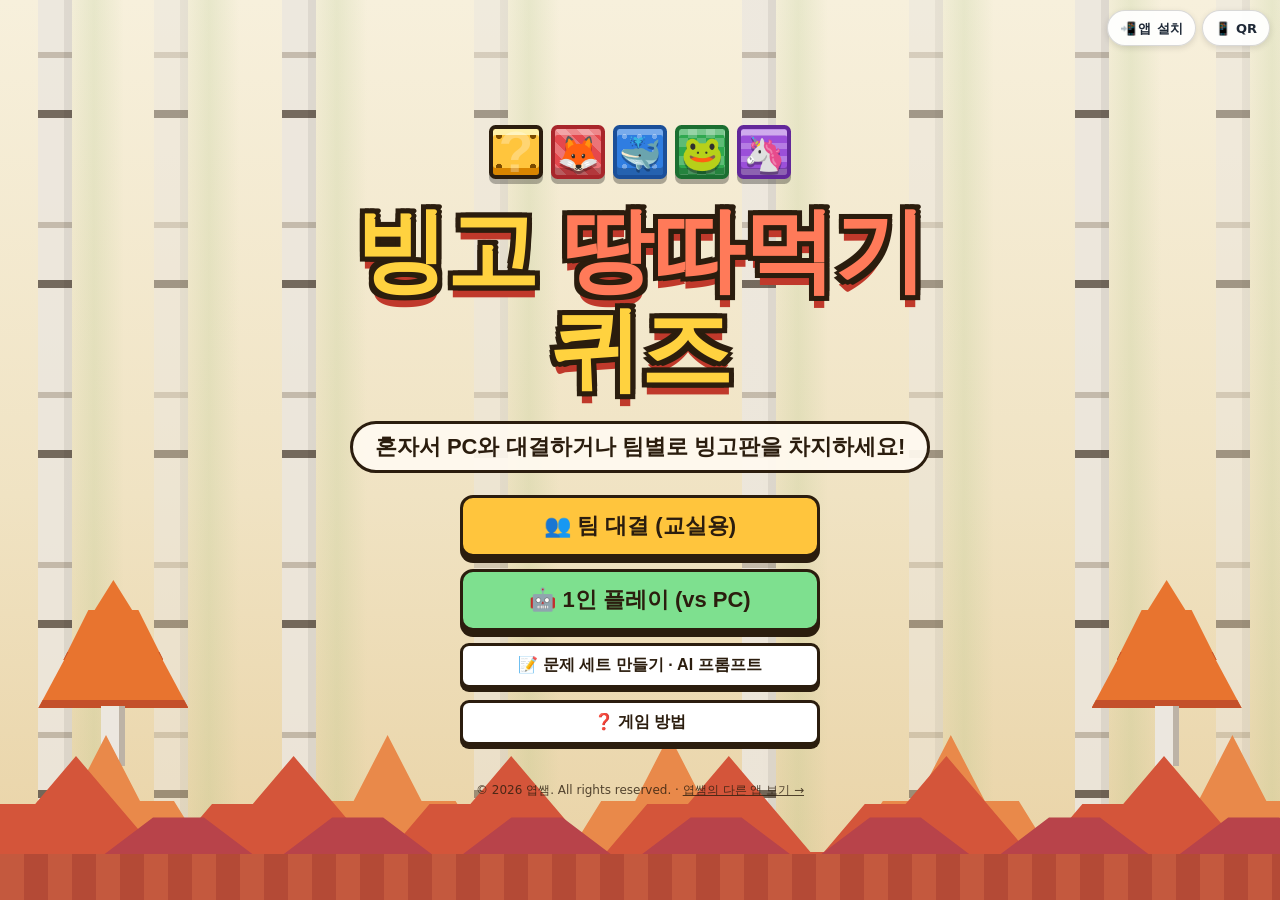
==== commit c7915fe3: "완성도 2차 개선: 목표 빙고·모달 접근성·카드 편집기 보강·모바일 점수 요약·오답 저장 및 백업" ====
--- a/index.html
+++ b/index.html
@@ -3,7 +3,7 @@
 <head>
 <meta charset="UTF-8">
 <meta name="viewport" content="width=device-width, initial-scale=1.0">
-<title>빙고 땅따먹기 퀴즈 - 팀 대항 빙고 퀴즈 게임</title>
+<title>빙고 땅따먹기 퀴즈 - 1인 vs PC · 팀 대항 빙고 퀴즈 게임</title>
 <style>
 :root{
   --ink:#2b1d0e; --paper:#fffaf0; --gold:#ffc53d; --gold-d:#e08a00;
@@ -168,6 +168,7 @@
 .ed-status.warn{background:#ffe6e6;border-color:#e5484d}
 .ed-err{display:block;width:100%;text-align:left;background:rgba(255,255,255,.75);border:1px solid #e5484d;border-radius:7px;padding:4px 8px;margin-top:5px;font-size:13px;font-weight:700;color:#9f1239}
 .ed-err:hover{background:#fff}
+.ed-dup{display:block;width:100%;text-align:left;background:rgba(255,247,237,.9);border:1.5px solid #f59e0b;border-radius:7px;padding:4px 8px;margin-top:5px;font-size:13px;font-weight:700;color:#9a3412}
 .ed-preview{margin-top:8px;max-height:220px;overflow:auto;font-size:13.5px;border:2px solid #e3d5b3;border-radius:10px;background:#fff}
 .ed-preview div{padding:6px 10px;border-bottom:1px solid #f0e6cf;word-break:break-word}
 .ed-preview .tag{display:inline-block;font-size:11px;font-weight:800;padding:1px 6px;border-radius:6px;margin-right:6px;background:#9fd0ff}
@@ -290,6 +291,7 @@
 @keyframes floatUp{0%{opacity:0;transform:translateY(10px)}20%{opacity:1}100%{opacity:0;transform:translateY(-40px)}}
 .tcard.pop{animation:cardpop .4s}
 @keyframes cardpop{50%{transform:scale(1.1)}}
+.mob-scores{display:none}
 
 @media (max-width:900px){
   #screen-game{height:auto;min-height:100vh;overflow:visible}
@@ -305,6 +307,10 @@
   .tcard .meta{font-size:11.5px}
   .board-stage{--size:min(92vw,60vh)}
   .turn-banner{max-width:94vw;font-size:15px}
+  .mob-scores{display:flex;gap:6px;flex-wrap:wrap;justify-content:center;width:100%;max-width:94vw}
+  .ms-chip{display:inline-flex;align-items:center;gap:4px;padding:3px 9px;border-radius:999px;background:#fff;border:2.5px solid var(--c);font-size:12.5px;font-weight:900;box-shadow:0 2px 0 var(--d);white-space:nowrap}
+  .ms-chip.turn{background:#fff6cc;box-shadow:0 0 0 3px rgba(255,214,0,.8),0 2px 0 var(--d)}
+  .ms-chip .ms-sc{color:var(--d);font-size:14px}
 }
 @media (max-width:440px){
   .topbar{padding:0 8px;gap:5px}
@@ -350,11 +356,19 @@
 .q-sa-form input{flex:1 1 200px;min-width:0;font-size:clamp(18px,2.4vw,24px);font-weight:800;padding:11px 14px;border:3px solid var(--ink);border-radius:12px;background:#fff;text-align:center}
 .q-sa-form input:focus{outline:none;box-shadow:0 0 0 4px rgba(255,197,61,.55)}
 .solo-stats-bar{display:flex;gap:6px;flex-wrap:wrap;align-items:center;font-size:13px;font-weight:800;color:#4a3922;background:#fffaf0;border:2px dashed #d5c5a3;border-radius:10px;padding:7px 10px}
+.stats-reset-btn{margin-left:auto;border:1.5px solid #cbd5e1;background:#fff;color:#64748b;border-radius:999px;padding:2px 9px;font-size:11.5px;font-weight:800;cursor:pointer}
+.stats-reset-btn:hover{background:#ffe3e3;border-color:#e5484d;color:#9f1239}
 .lvl-badge{background:#eef2f7;border:1.5px solid #cbd5e1;color:#64748b;border-radius:999px;padding:2px 8px;font-size:12px;font-weight:800}
 .lvl-badge.cleared{background:#dcfce7;border-color:#22c55e;color:#15803d}
 .res-solo-stats{background:rgba(255,250,240,.96);border:3px solid var(--ink);border-radius:999px;padding:7px 16px;font-weight:800;font-size:14.5px;display:flex;gap:8px;flex-wrap:wrap;align-items:center;justify-content:center;max-width:94vw;box-shadow:0 3px 0 var(--ink)}
 .share-qr-box{display:flex;flex-direction:column;align-items:center;gap:10px;margin:12px 0}
-.share-qr-box svg{width:min(280px,72vw);height:auto;background:#fff;border:3px solid var(--ink);border-radius:12px;padding:8px;box-shadow:0 4px 0 var(--ink)}
+.share-qr-btn{border:none;background:none;padding:0;cursor:zoom-in;display:inline-flex;flex-direction:column;align-items:center}
+.share-qr-box svg{width:min(280px,72vw);height:auto;background:#fff;border:3px solid var(--ink);border-radius:12px;padding:8px;box-shadow:0 4px 0 var(--ink);transition:transform .12s}
+.share-qr-btn:hover svg{transform:scale(1.02)}
+#qr-zoom-overlay{position:fixed;inset:0;background:rgba(15,10,4,.84);display:none;flex-direction:column;align-items:center;justify-content:center;gap:14px;z-index:92;padding:20px}
+#qr-zoom-overlay.show{display:flex}
+.qr-zoom-card{background:#fff;border:4px solid var(--ink);border-radius:18px;padding:18px;box-shadow:0 10px 30px rgba(0,0,0,.45);display:flex;flex-direction:column;align-items:center;gap:10px;max-width:94vw;text-align:center}
+.qr-zoom-card svg{width:min(76vmin,560px);max-width:84vw;height:auto;display:block}
 .share-url-row{display:flex;gap:8px;width:100%;align-items:center;flex-wrap:wrap}
 .share-url-row input{flex:1 1 180px;min-width:0;font-size:13px;padding:8px 10px;border:2px solid var(--ink);border-radius:8px;background:#fff;font-family:ui-monospace,Consolas,monospace}
 .q-explain{margin-top:12px;padding:12px 14px;border-radius:12px;background:#eef6ff;border:2px solid #7fb3f5;font-size:16px;font-weight:700;line-height:1.55;text-align:center;word-break:keep-all}
@@ -517,7 +531,7 @@
 <div class="ys-top"><button type="button" class="ys-chip" data-ys-install>📲 <span class="ys-wide">앱&nbsp;</span>설치</button><button type="button" class="ys-chip" data-qr aria-label="QR 코드로 접속">📱 QR</button></div>
   <div class="title-blocks" id="title-blocks"></div>
   <div class="logo">빙고 <span class="l2">땅따먹기</span><br>퀴즈</div>
-  <div class="subtitle">팀별로 문제를 맞히고 빙고판을 차지하세요!</div>
+  <div class="subtitle">혼자서 PC와 대결하거나 팀별로 빙고판을 차지하세요!</div>
   <div class="title-btns">
     <button class="pbtn gold big" id="btn-new">👥 팀 대결 (교실용)</button>
     <button class="pbtn ok big" id="btn-solo">🤖 1인 플레이 (vs PC)</button>
@@ -588,8 +602,9 @@
         </div>
         <div class="panel">
           <h3>🎲 진행 · 카드 규칙</h3>
-          <div class="opt-row"><label>제한 시간<small>시간이 끝나면 객관식은 오답 처리</small></label><select data-opt="timer"><option value="0">없음</option><option value="15">15초</option><option value="20">20초</option><option value="30">30초</option><option value="60">60초</option></select></div>
+          <div class="opt-row"><label>제한 시간<small>시간이 끝나면 객관식·1인 주관식은 오답 처리</small></label><select data-opt="timer"><option value="0">없음</option><option value="15">15초</option><option value="20">20초</option><option value="30">30초</option><option value="60">60초</option></select></div>
           <div class="opt-row"><label>라운드 제한<small>모든 팀이 한 번씩 하면 1라운드</small></label><select data-opt="roundLimit"><option value="0">없음 (칸이 모두 열릴 때까지)</option><option value="4">4라운드</option><option value="6">6라운드</option><option value="8">8라운드</option><option value="10">10라운드</option><option value="12">12라운드</option></select></div>
+          <div class="opt-row"><label>목표 빙고 (먼저 승리)<small>지정한 줄 수를 먼저 완성하면 바로 게임 종료</small></label><select data-opt="bingoGoal"><option value="0">없음 (끝까지 대결)</option><option value="1">1줄 먼저 달성</option><option value="2">2줄 먼저 달성</option><option value="3">3줄 먼저 달성</option></select></div>
           <div class="opt-row"><label>틀렸을 때<small>틀린 칸을 어떻게 할까요?</small></label><select data-opt="wrongMode"><option value="keep">칸 그대로 (다른 팀이 다시 도전)</option><option value="reveal">정답 공개 후 빈 땅이 됨</option></select></div>
           <div class="opt-row"><label for="o-autonext">정답 후 자동 넘김<small>끄면 ‘다음으로’ 버튼을 눌러 설명 후 넘어가요</small></label><input type="checkbox" id="o-autonext" data-opt="autoNext"></div>
           <div class="opt-row"><label for="o-shuffle">문제 순서 섞기<small>끄면 1번 칸부터 문제 순서대로 놓여요</small></label><input type="checkbox" id="o-shuffle" data-opt="shuffle"></div>
@@ -652,6 +667,11 @@
       <div class="panel">
         <h3>🗂️ 저장된 문제 세트</h3>
         <div class="set-list" id="set-list"></div>
+        <div class="ed-btns">
+          <button type="button" class="pbtn sm white" id="sets-backup">📦 전체 백업 (.json)</button>
+          <button type="button" class="pbtn sm white" id="sets-restore">📥 백업 불러오기</button>
+          <input type="file" id="sets-restore-file" accept=".json,application/json" class="hidden">
+        </div>
       </div>
       <div class="panel">
         <h3>🤖 AI에게 문제 만들기 부탁하기</h3>
@@ -707,6 +727,7 @@
   <div class="arena" id="arena">
     <aside class="side left" id="side-left"></aside>
     <main class="board-wrap">
+      <div class="mob-scores" id="mob-scores" aria-label="팀 점수 요약"></div>
       <div class="turn-banner" id="banner"></div>
       <div class="board-stage" id="board-stage">
         <div class="board" id="board"></div>
@@ -743,6 +764,7 @@
     </div>
   </div>
 </div>
+<div id="qr-zoom-overlay" role="dialog" aria-modal="true" aria-label="QR 코드 크게 보기"></div>
 <div id="announce"></div>
 <div id="toasts"></div>
 
@@ -757,7 +779,7 @@
 ];
 const EMOJIS=['🦊','🐳','🐸','🦄','🐯','🐼','🐰','🐻','🐧','🐙','🦁','🐲','🐱','🐶','🐥','🦖','🐨','🐝','🦉','🐹'];
 const DEFAULT_SETTINGS={
-  playMode:'team',aiLevel:'normal',teamCount:2,boardSize:5,tilePts:10,bingoPts:30,golden:3,timer:0,roundLimit:0,
+  playMode:'team',aiLevel:'normal',teamCount:2,boardSize:5,tilePts:10,bingoPts:30,golden:3,timer:0,roundLimit:0,bingoGoal:0,
   wrongMode:'keep',shuffle:true,rewards:true,penalties:true,strong:true,
   autoNext:true,reachHint:true,theme:'forest',reduceMotion:false,setId:'sample'
 };
@@ -768,10 +790,10 @@
 };
 const SOLO_MISSIONS=['기지개 5초 동안 크게 켜기!','박수 10번 빠르게 치기!','제자리에서 한 발로 5초 버티기!','오늘 배운 내용 한 가지를 소리 내어 말하기!','스스로에게 “잘하고 있어!” 크게 외치기!','손하트를 만들고 3초 웃기!'];
 const MODE_PRESETS=[
-  {id:'quick',label:'⚡ 10분 빠른 수업',desc:'4×4 · 20초 · 4라운드',vals:{boardSize:4,tilePts:10,bingoPts:30,golden:2,timer:20,roundLimit:4,wrongMode:'keep',shuffle:true,rewards:true,penalties:true,strong:false,autoNext:true}},
-  {id:'classic',label:'🎯 정석 빙고',desc:'5×5 · 무제한 · 모든 카드',vals:{boardSize:5,tilePts:10,bingoPts:30,golden:3,timer:0,roundLimit:0,wrongMode:'keep',shuffle:true,rewards:true,penalties:true,strong:true,autoNext:true}},
-  {id:'party',label:'🔥 대역전 파티',desc:'5×5 · 15초 · 황금5 · 빙고50',vals:{boardSize:5,tilePts:10,bingoPts:50,golden:5,timer:15,roundLimit:0,wrongMode:'keep',shuffle:true,rewards:true,penalties:true,strong:true,autoNext:true}},
-  {id:'review',label:'📚 차분한 복습',desc:'5×5 · 보상 OFF · 수동 넘김',vals:{boardSize:5,tilePts:10,bingoPts:30,golden:0,timer:0,roundLimit:0,wrongMode:'reveal',shuffle:true,rewards:false,penalties:false,strong:false,autoNext:false}}
+  {id:'quick',label:'⚡ 10분 빠른 수업',desc:'4×4 · 20초 · 4라운드',vals:{boardSize:4,tilePts:10,bingoPts:30,golden:2,timer:20,roundLimit:4,bingoGoal:0,wrongMode:'keep',shuffle:true,rewards:true,penalties:true,strong:false,autoNext:true}},
+  {id:'classic',label:'🎯 정석 빙고',desc:'5×5 · 무제한 · 모든 카드',vals:{boardSize:5,tilePts:10,bingoPts:30,golden:3,timer:0,roundLimit:0,bingoGoal:0,wrongMode:'keep',shuffle:true,rewards:true,penalties:true,strong:true,autoNext:true}},
+  {id:'party',label:'🔥 대역전 파티',desc:'5×5 · 15초 · 황금5 · 빙고50',vals:{boardSize:5,tilePts:10,bingoPts:50,golden:5,timer:15,roundLimit:0,bingoGoal:0,wrongMode:'keep',shuffle:true,rewards:true,penalties:true,strong:true,autoNext:true}},
+  {id:'review',label:'📚 차분한 복습',desc:'5×5 · 보상 OFF · 수동 넘김',vals:{boardSize:5,tilePts:10,bingoPts:30,golden:0,timer:0,roundLimit:0,bingoGoal:0,wrongMode:'reveal',shuffle:true,rewards:false,penalties:false,strong:false,autoNext:false}}
 ];
 
 const SAMPLE_TEXT=`우리나라의 수도는 어디일까요? | 서울 | 부산 | 대구 | 광주
@@ -836,7 +858,12 @@
 36 + 49 은 얼마일까요? | 85
 144 ÷ 12 는 얼마일까요? | 12 | 11 | 13 | 14
 0.5 + 0.5 는 얼마일까요? | 1 | 0.10 | 2 | 0.55
-가장 작은 두 자리 자연수는 무엇일까요? | 10`;
+가장 작은 두 자리 자연수는 무엇일까요? | 10
+7 × 8 은 얼마일까요? | 56 | 54 | 48 | 64
+1km는 몇 m일까요? | 1000m | 100m | 500m | 10000m
+삼각형의 세 각의 크기를 모두 더하면 몇 도일까요? | 180° | 90° | 270° | 360° | 해설: 어떤 삼각형이든 세 내각의 합은 항상 180°예요.
+64 ÷ 8 은 얼마일까요? | 8 | 6 | 7 | 9
+한 변의 길이가 5cm인 정삼각형의 둘레는 몇 cm일까요? | 15cm`;
 
 const SET_HISTORY=`고조선을 세운 인물은 누구일까요? | 단군왕검 | 주몽 | 온조 | 박혁거세
 고구려를 세운 인물은 누구일까요? | 주몽(동명성왕) | 온조 | 왕건 | 이성계
@@ -857,7 +884,12 @@
 정약용이 지방 관리가 지켜야 할 도리를 정리해 쓴 책은? | 목민심서 | 동의보감 | 열하일기 | 홍길동전
 한글날은 매년 몇 월 며칠일까요? | 10월 9일
 광복절은 매년 몇 월 며칠일까요? | 8월 15일
-서울(한양)을 조선의 도읍으로 정한 시대는? | 조선`;
+서울(한양)을 조선의 도읍으로 정한 시대는? | 조선
+백제를 세운 인물은 누구일까요? | 온조 | 주몽 | 박혁거세 | 왕건
+고구려의 영토를 크게 넓히고 광개토대왕릉비에 업적이 기록된 왕은? | 광개토대왕 | 장수왕 | 진흥왕 | 근초고왕
+조선 시대 해시계인 ‘앙부일구’와 물시계인 ‘자격루’를 만든 과학자는? | 장영실 | 김정호 | 정약용 | 허준
+우리나라 지도를 정밀하게 그린 ‘대동여지도’를 만든 인물은? | 김정호 | 장영실 | 허준 | 최무선
+신라의 수도였던 지금의 도시는 어디일까요? | 경주`;
 
 const SET_KOREAN=`‘티끌 모아 태산’에서 ‘태산’과 비슷한 뜻의 속담 풀이는? | 작은 것도 모으면 큰 것이 된다 | 큰 산은 오르기 어렵다 | 바람이 불면 먼지가 난다 | 산에는 나무가 많다
 ‘가는 말이 고와야 오는 말이 곱다’의 뜻으로 알맞은 것은? | 내가 남에게 좋게 대해야 남도 나에게 좋게 대한다 | 말을 빨리 달려야 한다 | 목소리가 커야 잘 들린다 | 글씨를 예쁘게 써야 한다
@@ -865,20 +897,25 @@
 ‘소 잃고 외양간 고친다’는 어떤 상황을 뜻할까요? | 일이 이미 잘못된 뒤에 뉘우치고 대비함 | 동물을 잘 보살핌 | 집을 깨끗이 청소함 | 미리 위험을 막음
 다음 중 맞춤법이 올바른 것은? | 어떡해 | 어떻해 | 어떡게 | 어떻개
 다음 중 맞춤법이 올바른 것은? | 며칠 | 몇일 | 몇칠 | 며칟
-‘감기를 ( ) 조심하세요’에서 괄호에 들어갈 알맞은 말은? | 낫도록 | 낮도록 | 날도록 | 났도록 | 해설: 병이나 상처가 회복된다는 뜻의 동사는 ‘낫다’를 써요.
+‘감기가 빨리 ( ) 푹 쉬세요’에서 괄호에 들어갈 알맞은 말은? | 낫도록 | 낮도록 | 날도록 | 났도록 | 해설: 병이나 상처가 회복된다는 뜻의 동사는 ‘낫다’를 써요.
 ‘바르게 ( )’에서 표준어 맞춤법에 맞는 말은? | 고치다 | 고티다 | 고채다 | 곳치다
 다음 중 ‘금세’와 ‘금새’ 중 ‘지금 바로’를 뜻하는 올바른 표기는? | 금세 | 금새 | 근세 | 금시
 ‘안 되다’와 ‘안 돼다’ 중 문장 끝에 들어갈 알맞은 표기는? | 안 돼요 | 안 되요 | 않 돼요 | 않 되요 | 해설: ‘되어요’의 줄임말은 ‘돼요’예요.
 ‘원숭이도 나무에서 떨어진다’의 뜻으로 알맞은 것은? | 아무리 잘하는 사람도 실수할 때가 있다 | 원숭이는 나무를 못 탄다 | 과일은 나무에서 열린다 | 높은 곳에 오르면 위험하다
 ‘구슬이 서 말이라도 꿰어야 보배’가 주는 교훈은? | 아무리 좋은 것도 다듬고 활용해야 가치가 있다 | 보석은 모으기만 하면 된다 | 줄을 길게 만들어야 한다 | 말은 아껴야 한다
-다음 중 ‘되뇌다’처럼 올바르게 쓴 낱말은? | 설거지 | 설겆이 | 썰거지 | 설것지
+다음 중 맞춤법에 맞게 올바르게 쓴 낱말은? | 설거지 | 설겆이 | 썰거지 | 설것지
 ‘낮말은 새가 듣고 밤말은 ( )가 듣는다’에서 빈칸에 들어갈 동물은? | 쥐
 ‘서당 개 삼 년에 ( )를 읊는다’에서 빈칸에 들어갈 말은? | 풍월
 ‘하늘의 별 ( )’에서 빈칸에 들어갈 알맞은 말은? | 따기
 ‘되로 주고 ( )로 받는다’에서 빈칸에 들어갈 말은? | 말
 ‘우물 안 ( )’에서 좁은 세상만 아는 사람을 비유한 동물은? | 개구리
 ‘남의 떡이 더 ( ) 보인다’에서 빈칸에 들어갈 말은? | 커
-‘아는 길도 ( ) 가라’에서 조심성과 신중함을 뜻하는 빈칸의 말은? | 물어`;
+‘아는 길도 ( ) 가라’에서 조심성과 신중함을 뜻하는 빈칸의 말은? | 물어
+‘등잔 밑이 어둡다’의 뜻으로 알맞은 것은? | 가까이 있는 것을 오히려 잘 모른다 | 밤에는 불을 켜야 한다 | 어두운 곳은 위험하다 | 높은 곳이 잘 보인다
+‘개구리 올챙이 적 생각 못 한다’가 꼬집는 태도는? | 잘된 뒤에 어렵던 옛날을 잊고 거만해짐 | 동물을 사랑하지 않음 | 과거를 너무 오래 기억함 | 계획을 세우지 않음
+다음 중 맞춤법이 올바른 것은? | 일찍이 | 일찌기 | 일찍히 | 일찌키
+‘콩 심은 데 콩 나고 팥 심은 데 ( ) 난다’에서 빈칸에 들어갈 말은? | 팥
+‘돌다리도 ( ) 보고 건너라’에서 신중함을 강조하는 빈칸의 말은? | 두들겨(두드려)`;
 
 const SET_ENGLISH=`영어 단어 ‘apple’의 뜻은 무엇일까요? | 사과 | 바나나 | 포도 | 오렌지
 영어 단어 ‘school’의 뜻은 무엇일까요? | 학교 | 도서관 | 병원 | 공원
@@ -895,11 +932,16 @@
 영어 단어 ‘season’의 뜻은 무엇일까요? | 계절 | 날씨 | 달력 | 시간
 영어 단어 ‘always’의 뜻은 무엇일까요? | 항상(언제나) | 가끔 | 전혀 | 이미
 영어 단어 ‘together’의 뜻은 무엇일까요? | 함께 | 혼자 | 천천히 | 빠르게
-‘감사합니다’를 뜻하는 영어 표현 ‘Thank you’에서 Thank의 우리말 발음/뜻으로 알맞은 단어는? | 감사하다 | 미안하다 | 축하하다 | 부탁하다
+‘감사합니다’를 뜻하는 영어 표현 ‘Thank you’에서 ‘Thank’의 뜻으로 알맞은 것은? | 감사하다 | 미안하다 | 축하하다 | 부탁하다
 숫자 12를 영어로 쓰면 무엇일까요? | twelve | twenty | eleven | thirteen
 월요일을 뜻하는 영어 단어는 무엇일까요? | Monday | Tuesday | Friday | Sunday
 ‘무지개’를 뜻하는 영어 단어는 무엇일까요? | rainbow
-‘내일’을 뜻하는 영어 단어는 무엇일까요? | tomorrow`;
+‘내일’을 뜻하는 영어 단어는 무엇일까요? | tomorrow
+영어 단어 ‘weather’의 뜻은 무엇일까요? | 날씨 | 계절 | 구름 | 바람
+영어 단어 ‘flower’의 뜻은 무엇일까요? | 꽃 | 나무 | 풀 | 열매
+영어 단어 ‘hospital’의 뜻은 무엇일까요? | 병원 | 학교 | 경찰서 | 우체국
+일요일을 뜻하는 영어 단어는 무엇일까요? | Sunday | Saturday | Monday | Friday
+‘교실’을 뜻하는 영어 단어는 무엇일까요? | classroom`;
 
 const REWARDS=[
   {id:'pts10',kind:'good',icon:'💰',name:'보너스 +10',desc:'보너스 점수 10점을 받아요.',w:10},
@@ -993,19 +1035,34 @@
 }
 
 /* ================= 모달 · 커스텀 확인창 ================= */
-let modalType=null,autoNextTimer=null,modalLastFocus=null;
+let modalType=null,autoNextTimer=null,modalLastFocus=null,modalOnClose=null;
 function clearAutoNext(){if(autoNextTimer){clearTimeout(autoNextTimer);autoNextTimer=null}}
-function openModal(html,size='',type='generic'){
+function trapTab(e,root){
+  if(!root)return;
+  const els=[...root.querySelectorAll('button:not(:disabled),[href],input:not(:disabled),select:not(:disabled),textarea:not(:disabled),[tabindex]:not([tabindex="-1"])')].filter(el=>el.offsetParent!==null);
+  if(!els.length)return;
+  const first=els[0],last=els[els.length-1],cur=document.activeElement;
+  if(!root.contains(cur)){e.preventDefault();first.focus();return}
+  if(e.shiftKey&&cur===first){e.preventDefault();last.focus()}
+  else if(!e.shiftKey&&cur===last){e.preventDefault();first.focus()}
+}
+function openModal(html,size='',type='generic',onClose=null){
   clearAutoNext();stopTimer();modalType=type;
+  modalOnClose=typeof onClose==='function'?onClose:null;
   if(!$('#modal').classList.contains('show'))modalLastFocus=document.activeElement;
   const b=$('#modal-box');b.className=size;b.innerHTML=html;$('#modal').classList.add('show');b.scrollTop=0;return b;
 }
 function closeModal(){
   clearAutoNext();stopTimer();modalType=null;
+  const cb=modalOnClose;modalOnClose=null;
   $('#modal').classList.remove('show');$('#modal-box').innerHTML='';
   if(modalLastFocus&&modalLastFocus.focus&&document.contains(modalLastFocus))modalLastFocus.focus();
   modalLastFocus=null;
-}
+  if(cb)cb();
+}
+$('#modal').addEventListener('click',e=>{
+  if(e.target===$('#modal')&&(modalType==='info'||modalType==='manage'))closeModal();
+});
 
 let cfResolver=null,cfLastFocus=null;
 function confirmModal({title,desc='',okText='확인',cancelText='취소',danger=false}){
@@ -1073,8 +1130,13 @@
 function sfx(n){if(!AU.sfx)return;try{SFX[n]&&SFX[n]()}catch(e){}}
 const MEL=[72,0,76,79,76,0,74,72,69,0,72,74,76,0,0,0,72,0,76,79,81,0,79,76,74,0,76,74,72,0,0,0];
 const BASS=[48,45,41,43,48,45,43,43];
-function bgmStart(){if(AU.timer)return;ac();AU.timer=setInterval(()=>{const n=MEL[AU.step%MEL.length];if(n)tone(n2f(n),.18,'square',.016);if(AU.step%4===0)tone(n2f(BASS[(AU.step/4|0)%BASS.length]),.4,'triangle',.05);AU.step++},210)}
+let bgmPausedByHide=false;
+function bgmStart(){if(AU.timer)return;ac();bgmPausedByHide=false;AU.timer=setInterval(()=>{const n=MEL[AU.step%MEL.length];if(n)tone(n2f(n),.18,'square',.016);if(AU.step%4===0)tone(n2f(BASS[(AU.step/4|0)%BASS.length]),.4,'triangle',.05);AU.step++},210)}
 function bgmStop(){clearInterval(AU.timer);AU.timer=null}
+document.addEventListener('visibilitychange',()=>{
+  if(document.hidden){if(AU.timer){bgmStop();bgmPausedByHide=true}}
+  else if(bgmPausedByHide&&AU.bgm){bgmPausedByHide=false;bgmStart()}
+});
 
 /* ================= 문제 세트 ================= */
 function parseQuestions(text){
@@ -1102,10 +1164,11 @@
   return {list,errors};
 }
 function serializeQuestions(list){
+  const clean=s=>String(s||'').replace(/\r?\n/g,' ').replace(/\|/g,'｜').trim();
   return list.map(item=>{
-    const cols=[item.q,item.a];
-    if(item.opts&&item.opts.length>1)cols.push(...item.opts.slice(1));
-    if(item.explain&&item.explain.trim())cols.push('해설: '+item.explain.trim());
+    const cols=[clean(item.q),clean(item.a)];
+    if(item.opts&&item.opts.length>1)cols.push(...item.opts.slice(1).map(clean).filter(Boolean));
+    if(item.explain&&item.explain.trim())cols.push('해설: '+clean(item.explain));
     return cols.join(' | ');
   }).join('\n');
 }
@@ -1114,10 +1177,10 @@
   return [
     {id:'sample',name:'예시 문제 세트 (상식 퀴즈 25문제)',text:SAMPLE_TEXT,builtin:true},
     {id:'sample4',name:'초등 핵심 복습 미니 세트 (16문제 · 4×4 추천)',text:SAMPLE4_TEXT,builtin:true},
-    {id:'math',name:'🔢 수학 · 구구단과 암산 (20문제)',text:SET_MATH,builtin:true},
-    {id:'history',name:'🏯 사회 · 한국사 핵심 (20문제)',text:SET_HISTORY,builtin:true},
-    {id:'korean',name:'📖 국어 · 속담과 맞춤법 (20문제)',text:SET_KOREAN,builtin:true},
-    {id:'english',name:'🔤 영어 · 초등 필수 영단어 (20문제)',text:SET_ENGLISH,builtin:true},
+    {id:'math',name:'🔢 수학 · 구구단과 암산 (25문제)',text:SET_MATH,builtin:true},
+    {id:'history',name:'🏯 사회 · 한국사 핵심 (25문제)',text:SET_HISTORY,builtin:true},
+    {id:'korean',name:'📖 국어 · 속담과 맞춤법 (25문제)',text:SET_KOREAN,builtin:true},
+    {id:'english',name:'🔤 영어 · 초등 필수 영단어 (25문제)',text:SET_ENGLISH,builtin:true},
     ...savedSets()
   ];
 }
@@ -1144,11 +1207,13 @@
   store('bq_solo_stats',st);
   return {newlyCleared,stats:st};
 }
-function soloStatsHTML(st){
+function soloStatsHTML(st,showReset=false){
+  const hasAny=st.wins||st.draws||st.losses||st.bestScore||st.cleared.easy||st.cleared.normal||st.cleared.hard;
   return `<span>🏅 전적 ${st.wins}승 ${st.draws}무 ${st.losses}패 · 최고 ${st.bestScore}점</span>`+
     `<span class="lvl-badge ${st.cleared.easy?'cleared':''}">🌱 쉬움${st.cleared.easy?' ✓':''}</span>`+
     `<span class="lvl-badge ${st.cleared.normal?'cleared':''}">⚡ 보통${st.cleared.normal?' ✓':''}</span>`+
-    `<span class="lvl-badge ${st.cleared.hard?'cleared':''}">🔥 어려움${st.cleared.hard?' ✓':''}</span>`;
+    `<span class="lvl-badge ${st.cleared.hard?'cleared':''}">🔥 어려움${st.cleared.hard?' ✓':''}</span>`+
+    (showReset&&hasAny?'<button type="button" class="stats-reset-btn" data-reset-stats>초기화</button>':'');
 }
 
 /* ================= 문제 공유 (URL 압축 + 오프라인 QR 생성기) ================= */
@@ -1164,7 +1229,8 @@
   return u8;
 }
 async function encodeSetShare(name,text){
-  const raw=new TextEncoder().encode(JSON.stringify({n:name,t:text}));
+  const compactText=String(text||'').split(/\r?\n/).map(l=>l.trim()).filter(Boolean).map(l=>l.includes('|')?l.split('|').map(p=>p.trim()).join('|'):l).join('\n');
+  const raw=new TextEncoder().encode(JSON.stringify({n:name,t:compactText}));
   if(typeof CompressionStream==='function'){
     try{
       const cs=new CompressionStream('deflate-raw');
@@ -1311,7 +1377,7 @@
     }
     let pathD='';
     for(let r=0;r<N;r++)for(let c=0;c<N;c++)if(bestMat[r][c])pathD+=`M${c+4} ${r+4}h1v1h-1z`;
-    return `<svg xmlns="http://www.w3.org/2000/svg" viewBox="0 0 ${N+8} ${N+8}" shape-rendering="crispEdges"><rect width="${N+8}" height="${N+8}" fill="#fff"/><path d="${pathD}" fill="#111"/></svg>`;
+    return `<svg xmlns="http://www.w3.org/2000/svg" data-qr-ver="${ver}" viewBox="0 0 ${N+8} ${N+8}" shape-rendering="crispEdges"><rect width="${N+8}" height="${N+8}" fill="#fff"/><path d="${pathD}" fill="#111"/></svg>`;
   };
 })();
 
@@ -1400,7 +1466,7 @@
         <input data-soloname maxlength="8" value="${esc(setup.solo.name)}" placeholder="나">
         <span class="vs-pc-pill">VS 🤖 PC</span>
       </div>`;
-    $('#solo-stats-bar').innerHTML=soloStatsHTML(loadSoloStats());
+    $('#solo-stats-bar').innerHTML=soloStatsHTML(loadSoloStats(),true);
   }else{
     $('#team-rows').innerHTML=setup.teams.slice(0,st.teamCount).map((t,k)=>`
       <div class="team-row" style="--c:${TEAM_PRESETS[k].color}">
@@ -1426,7 +1492,7 @@
     {n:5,label:'5×5 (25칸 · 기본)'}
   ].map(b=>`<button type="button" data-bsize="${b.n}" class="${nSide===b.n?'on':''}">${b.label}</button>`).join('');
   const themeNames={forest:'가을 숲',ocean:'바닷속',space:'우주',chalkboard:'칠판 다크'};
-  $('#adv-summary').textContent=`${st.tilePts}점·빙고${st.bingoPts}점 · ${st.rewards?'보상 ON':'보상 OFF'} · ${st.timer?st.timer+'초':'시간 무제한'} · ${themeNames[st.theme]||'가을 숲'}`;
+  $('#adv-summary').textContent=`${st.tilePts}점·빙고${st.bingoPts}점${st.bingoGoal?'·목표'+st.bingoGoal+'줄':''} · ${st.rewards?'보상 ON':'보상 OFF'} · ${st.timer?st.timer+'초':'시간 무제한'} · ${themeNames[st.theme]||'가을 숲'}`;
   $$('[data-opt]').forEach(el=>{const k=el.dataset.opt;if(el.type==='checkbox')el.checked=!!st[k];else el.value=String(st[k])});
   $('#o-penalties').disabled=!st.rewards;$('#o-strong').disabled=!st.rewards;
 }
@@ -1452,6 +1518,12 @@
 });
 $('#solo-row').addEventListener('click',e=>{const b=e.target.closest('[data-emo]');if(!b)return;sfx('click');openEmoPicker('solo',b)});
 $('#solo-row').addEventListener('input',e=>{if(!e.target.hasAttribute('data-soloname'))return;setup.solo.name=e.target.value;saveSetup()});
+$('#solo-stats-bar').addEventListener('click',async e=>{
+  if(!e.target.closest('[data-reset-stats]'))return;
+  if(!(await confirmModal({title:'1인 전적을 초기화할까요?',desc:'승·무·패 기록과 난이도 정복 배지가 모두 지워집니다.',okText:'초기화',danger:true})))return;
+  store('bq_solo_stats',{wins:0,draws:0,losses:0,bestScore:0,streak:0,maxStreak:0,cleared:{easy:false,normal:false,hard:false}});
+  sfx('click');renderSetup();toast('1인 전적을 초기화했어요');
+});
 $('#team-rows').addEventListener('click',e=>{
   const b=e.target.closest('[data-emo]');if(!b)return;sfx('click');openEmoPicker(+b.dataset.emo,b);
 });
@@ -1480,6 +1552,7 @@
     w1:x.opts&&x.opts[1]?x.opts[1]:'',
     w2:x.opts&&x.opts[2]?x.opts[2]:'',
     w3:x.opts&&x.opts[3]?x.opts[3]:'',
+    extraWrong:x.opts&&x.opts.length>4?x.opts.slice(4):[],
     explain:x.explain||''
   }));
 }
@@ -1493,7 +1566,9 @@
     <div class="ed-card" data-ci="${idx}">
       <div class="ed-card-top">
         <b>#${idx+1}</b>
-        <div style="display:flex;gap:6px;align-items:center">
+        <div style="display:flex;gap:4px;align-items:center;flex-wrap:wrap">
+          <button type="button" class="pbtn sm white" data-cmove="${idx}:-1" ${idx===0?'disabled':''} title="위로 이동">▲</button>
+          <button type="button" class="pbtn sm white" data-cmove="${idx}:1" ${idx===cardList.length-1?'disabled':''} title="아래로 이동">▼</button>
           <select data-cf="type"><option value="mc" ${c.isMc?'selected':''}>객관식</option><option value="sa" ${!c.isMc?'selected':''}>주관식</option></select>
           <button type="button" class="pbtn sm bad" data-cdel="${idx}" title="삭제">🗑️</button>
         </div>
@@ -1504,6 +1579,7 @@
         <input data-cf="w1" value="${esc(c.w1)}" placeholder="오답 1">
         <input data-cf="w2" value="${esc(c.w2)}" placeholder="오답 2">
         <input data-cf="w3" value="${esc(c.w3)}" placeholder="오답 3">
+        ${(c.extraWrong||[]).map((w,j)=>`<input data-cex="${j}" value="${esc(w)}" placeholder="오답 ${j+4}">`).join('')}
       </div>`:''}
       <input data-cf="explain" value="${esc(c.explain)}" placeholder="해설 (선택)">
     </div>`).join('');
@@ -1511,16 +1587,23 @@
 function syncCardsToText(){
   const valid=cardList.filter(c=>c.q.trim()&&c.a.trim()).map(c=>({
     q:c.q.trim(),a:c.a.trim(),
-    opts:c.isMc?[c.a.trim(),c.w1.trim(),c.w2.trim(),c.w3.trim()].filter(Boolean):null,
+    opts:c.isMc?[c.a.trim(),c.w1.trim(),c.w2.trim(),c.w3.trim(),...(c.extraWrong||[]).map(x=>x.trim())].filter(Boolean):null,
     explain:c.explain.trim()
   }));
   $('#ed-text').value=serializeQuestions(valid);
   updateEdStatus();
 }
 $('#ed-cards').addEventListener('input',e=>{
-  const card=e.target.closest('.ed-card'),f=e.target.dataset.cf;
-  if(!card||!f||f==='type')return;
-  cardList[+card.dataset.ci][f]=e.target.value;
+  const card=e.target.closest('.ed-card');if(!card)return;
+  const ci=+card.dataset.ci;
+  if(e.target.dataset.cex!=null){
+    cardList[ci].extraWrong=cardList[ci].extraWrong||[];
+    cardList[ci].extraWrong[+e.target.dataset.cex]=e.target.value;
+    syncCardsToText();return;
+  }
+  const f=e.target.dataset.cf;
+  if(!f||f==='type')return;
+  cardList[ci][f]=e.target.value;
   syncCardsToText();
 });
 $('#ed-cards').addEventListener('change',e=>{
@@ -1530,12 +1613,22 @@
   syncCardsToText();renderCardEditor();
 });
 $('#ed-cards').addEventListener('click',e=>{
+  const mv=e.target.closest('[data-cmove]');
+  if(mv){
+    const [idx,dir]=mv.dataset.cmove.split(':').map(Number);
+    const to=idx+dir;
+    if(to>=0&&to<cardList.length){
+      [cardList[idx],cardList[to]]=[cardList[to],cardList[idx]];
+      syncCardsToText();renderCardEditor();
+    }
+    return;
+  }
   const b=e.target.closest('[data-cdel]');if(!b)return;
   cardList.splice(+b.dataset.cdel,1);
   syncCardsToText();renderCardEditor();
 });
 $('#ed-add-card').onclick=()=>{
-  cardList.push({q:'',a:'',isMc:true,w1:'',w2:'',w3:'',explain:''});
+  cardList.push({q:'',a:'',isMc:true,w1:'',w2:'',w3:'',extraWrong:[],explain:''});
   renderCardEditor();
   const last=$('#ed-cards .ed-card:last-child input[data-cf="q"]');
   if(last){last.focus();last.scrollIntoView({block:'nearest'})}
@@ -1559,14 +1652,18 @@
   const {list,errors}=parseQuestions($('#ed-text').value),st=$('#ed-status');
   const mc=list.filter(q=>q.opts).length;
   const nSide=setup.settings.boardSize===4?4:5,targetN=nSide*nSide;
+  const seen=new Map(),dups=[];
+  list.forEach((q,idx)=>{const k=q.q.toLowerCase().replace(/\s+/g,'');if(!k)return;if(seen.has(k))dups.push([seen.get(k),idx+1]);else seen.set(k,idx+1)});
   let h=list.length?`✅ 읽은 문제 <b>${list.length}개</b> (객관식 ${mc} · 주관식 ${list.length-mc})`:'아직 읽은 문제가 없어요. 형식에 맞춰 문제를 넣어 주세요.';
   if(list.length&&list.length<targetN)h+=` · ${targetN}개(${nSide}×${nSide})보다 적으면 남는 칸은 🍀 행운 칸이 돼요`;
+  if(dups.length)h+=`<div class="ed-dup">⚠️ 중복된 문제가 ${dups.length}개 있어요 (${dups.slice(0,3).map(d=>`${d[0]}번=${d[1]}번`).join(', ')}${dups.length>3?'…':''})</div>`;
   if(errors.length)h+=errors.slice(0,4).map(e=>`<button type="button" class="ed-err" data-line="${e.line}">⚠️ ${esc(e.msg)}</button>`).join('')+(errors.length>4?`<div style="margin-top:4px;font-size:12.5px">…외 ${errors.length-4}줄</div>`:'');
   st.innerHTML=h;st.classList.toggle('warn',!list.length||errors.length>0);
   $('#ed-preview').innerHTML=list.map((q,i)=>`<div><span class="tag ${q.opts?'':'s'}">${q.opts?'객관식':'주관식'}</span><b>${i+1}.</b> ${esc(q.q)} → <b>${esc(q.a)}</b>${q.opts?` <span style="color:#887">(오답: ${q.opts.slice(1).map(esc).join(', ')})</span>`:''}${q.explain?` <span style="color:#1e40af">[해설: ${esc(q.explain)}]</span>`:''}</div>`).join('');
   $('#ed-preview').classList.toggle('hidden',!list.length);
   refreshDirty();
 }
+window.addEventListener('beforeunload',e=>{if($('#screen-editor').classList.contains('active')&&isEdDirty()){e.preventDefault();e.returnValue=''}});
 $('#ed-status').addEventListener('click',e=>{
   const b=e.target.closest('.ed-err');if(!b)return;
   const line=+b.dataset.line;if(!line)return;
@@ -1641,6 +1738,69 @@
   document.body.appendChild(a);a.click();setTimeout(()=>{URL.revokeObjectURL(a.href);a.remove()},500);
 };
 $('#ed-import').onclick=()=>$('#ed-file').click();
+$('#sets-backup').onclick=()=>{
+  const sets=savedSets();
+  if(!sets.length){toast('백업할 저장된 문제 세트가 없어요');return}
+  const payload=JSON.stringify({app:'bingo-quiz',v:1,exportedAt:new Date().toISOString(),sets},null,2);
+  const a=document.createElement('a');a.href=URL.createObjectURL(new Blob([payload],{type:'application/json;charset=utf-8'}));a.download='빙고퀴즈_문제세트_백업.json';
+  document.body.appendChild(a);a.click();setTimeout(()=>{URL.revokeObjectURL(a.href);a.remove()},500);
+  toast(`📦 저장된 세트 ${sets.length}개를 백업했어요`);
+};
+function restoreSetsFromJson(rawJson){
+  const data=JSON.parse(rawJson);
+  const arr=Array.isArray(data)?data:(Array.isArray(data?.sets)?data.sets:null);
+  if(!arr)throw new Error('Invalid backup format');
+  const cur=savedSets();
+  const seen=new Set(cur.map(s=>s.name+'\0'+s.text));
+  const usedIds=new Set(cur.map(s=>s.id));
+  let added=0,skipped=0;
+  arr.forEach(item=>{
+    const name=typeof item?.name==='string'?item.name.trim().slice(0,30):'';
+    const text=typeof item?.text==='string'?item.text:'';
+    if(!name||!parseQuestions(text).list.length){skipped++;return}
+    const key=name+'\0'+text;
+    if(seen.has(key)){skipped++;return}
+    let id=typeof item.id==='string'&&item.id.startsWith('set_')&&!usedIds.has(item.id)?item.id:'set_'+Date.now().toString(36)+'_'+Math.random().toString(36).slice(2,6);
+    usedIds.add(id);seen.add(key);
+    cur.push({id,name,text});added++;
+  });
+  store('bq_sets',cur);renderSetList();
+  return {added,skipped,total:cur.length};
+}
+$('#sets-restore').onclick=()=>$('#sets-restore-file').click();
+$('#sets-restore-file').addEventListener('change',e=>{
+  const f=e.target.files[0];if(!f)return;const r=new FileReader();
+  r.onload=()=>{
+    try{
+      const res=restoreSetsFromJson(String(r.result));
+      if(res.added){sfx('coin');toast(`📥 ${res.added}개 세트를 불러왔어요${res.skipped?` (중복·빈 항목 ${res.skipped}개 건너뜀)`:''}`)}
+      else toast('새로 추가할 문제 세트가 없어요');
+    }catch(err){toast('올바른 백업(.json) 파일이 아니에요')}
+  };
+  r.readAsText(f,'utf-8');e.target.value='';
+});
+let qrZoomLastFocus=null;
+function closeQrZoom(){
+  const ov=$('#qr-zoom-overlay');if(!ov||!ov.classList.contains('show'))return;
+  ov.classList.remove('show');ov.innerHTML='';
+  if(qrZoomLastFocus&&qrZoomLastFocus.focus&&document.contains(qrZoomLastFocus))qrZoomLastFocus.focus();
+  qrZoomLastFocus=null;
+}
+function openQrZoom(title,count,svgHtml){
+  const ov=$('#qr-zoom-overlay');if(!ov||!svgHtml)return;
+  qrZoomLastFocus=document.activeElement;
+  ov.innerHTML=`
+    <div class="qr-zoom-card">
+      <div style="font-size:20px;font-weight:900">📱 ${esc(title)} <small style="font-size:14px;color:#5c4d38">(${count}문제)</small></div>
+      ${svgHtml}
+      <div class="hint" style="margin:0">화면 밝기를 높이면 교실 뒤에서도 잘 인식돼요</div>
+      <button type="button" class="pbtn gold" id="qr-zoom-close">닫기</button>
+    </div>`;
+  ov.classList.add('show');
+  $('#qr-zoom-close').onclick=closeQrZoom;
+  $('#qr-zoom-close').focus();
+}
+$('#qr-zoom-overlay').addEventListener('click',e=>{if(e.target===$('#qr-zoom-overlay'))closeQrZoom()});
 $('#ed-share').onclick=async()=>{
   const text=$('#ed-text').value,parsed=parseQuestions(text).list;
   if(!parsed.length){toast('공유할 수 있는 문제가 없어요');return}
@@ -1648,18 +1808,22 @@
   const token=await encodeSetShare(name,text);
   const shareUrl=location.href.split('#')[0]+'#set='+token;
   const qrSvg=makeQRSvg(shareUrl);
+  const qrVer=qrSvg?+(qrSvg.match(/data-qr-ver="(\d+)"/)?.[1]||0):0;
   const box=openModal(`
     <p class="m-title">🔗 문제 세트 공유하기</p>
     <p class="m-desc">“${esc(name)}” · <b>${parsed.length}문제</b></p>
     <div class="share-qr-box">
-      ${qrSvg?qrSvg:'<div class="set-info warn" style="width:100%">⚠️ 문제 양이 많아 QR 코드 대신 아래 <b>공유 링크</b>를 복사해서 전달해 주세요!</div>'}
+      ${qrSvg?`<button type="button" class="share-qr-btn" id="sh-qr-zoom" title="눌러서 크게 보기">${qrSvg}</button>`:'<div class="set-info warn" style="width:100%">⚠️ 문제 양이 많아 QR 코드 대신 아래 <b>공유 링크</b>를 복사해서 전달해 주세요!</div>'}
+      ${qrSvg&&qrVer>=20?'<div class="set-info warn" style="width:100%;text-align:center">💡 문제가 많아 QR 점이 작아요. <b>🔍 QR 크게 보기</b>로 확대하거나 <b>링크 복사</b>를 추천해요!</div>':''}
     </div>
     <div class="share-url-row">
       <input id="sh-url" readonly value="${esc(shareUrl)}">
       <button type="button" class="pbtn gold sm" id="sh-copy">📋 링크 복사</button>
     </div>
     <p class="hint" style="text-align:center;margin-top:8px">학생이 QR을 찍거나 링크를 열면 문제 세트가 바로 불러와져 <b>🤖 1인 플레이(vs PC)</b>로 복습할 수 있어요!</p>
-    <div class="m-actions"><button type="button" class="pbtn white" id="m-close">닫기</button></div>`,'narrow','info');
+    <div class="m-actions">${qrSvg?'<button type="button" class="pbtn blue" id="sh-zoom-btn">🔍 QR 크게 보기</button>':''}<button type="button" class="pbtn white" id="m-close">닫기</button></div>`,'narrow','info');
+  if($('#sh-qr-zoom'))$('#sh-qr-zoom').onclick=()=>openQrZoom(name,parsed.length,qrSvg);
+  if($('#sh-zoom-btn'))$('#sh-zoom-btn').onclick=()=>openQrZoom(name,parsed.length,qrSvg);
   $('#sh-copy').onclick=async()=>{
     try{await navigator.clipboard.writeText(shareUrl);toast('📋 공유 링크를 복사했어요!')}
     catch(e){$('#sh-url').select();try{document.execCommand('copy');toast('📋 공유 링크를 복사했어요!')}catch(e2){toast('링크를 선택해 복사해 주세요')}}
@@ -1795,7 +1959,12 @@
   show('game');render();
   if(!S.over&&S.teams[S.turn]?.isAI){scheduleAITurn();return}
   if(S.phase==='cards')showCards();
-  else if(S.phase&&S.phase.startsWith('team:'))pickTeam(REWARDS.find(r=>r.id===S.phase.slice(5)));
+  else if(S.phase&&S.phase.startsWith('team:')){
+    const r=REWARDS.find(x=>x.id===S.phase.slice(5));
+    if(r&&S.teams.length>2)pickTeam(r);
+    else if(r&&S.teams.length===2)applyTeamEffect(r,S.turn===0?1:0);
+    else{S.phase=null;render()}
+  }
 }
 
 /* ================= 렌더링 ================= */
@@ -1905,7 +2074,13 @@
 function renderTop(){
   const scores=S.teams.map((_,k)=>score(k));
   const order=S.teams.map((_,k)=>k).sort((a,b)=>scores[b]-scores[a]);
-  $('#rankbar').innerHTML=order.map(k=>{const rank=1+scores.filter(s=>s>scores[k]).length;return `<div class="rk ${rank===1?'first':''}"><span class="e">${S.teams[k].emoji}</span>${rank}위</div>`}).join('');
+  const rank=k=>1+scores.filter(s=>s>scores[k]).length;
+  $('#rankbar').innerHTML=order.map(k=>{const r=rank(k);return `<div class="rk ${r===1?'first':''}"><span class="e">${S.teams[k].emoji}</span>${r}위</div>`}).join('');
+  const mob=$('#mob-scores');
+  if(mob)mob.innerHTML=order.map(k=>{
+    const t=S.teams[k],r=rank(k),b=bingoCount(k);
+    return `<span class="ms-chip${k===S.turn&&!S.over?' turn':''}" style="--c:${t.color};--d:${t.dark}">${r}위 ${t.emoji} ${esc(t.name)} <b class="ms-sc">${scores[k]}점</b>${b?` · 🎯${b}`:''}</span>`;
+  }).join('');
   const lim=S.settings.roundLimit;
   $('#round').innerHTML=`<b>${S.round}</b><span class="hide-sm">라운드</span><span class="show-sm-inline">R</span>${lim?` <span style="font-size:13px;opacity:.75">/ ${lim}</span>`:''}`;
   const showR=$('#round').querySelector('.show-sm-inline');if(showR)showR.style.display=window.innerWidth<=900?'inline':'none';
@@ -1999,7 +2174,8 @@
     const dbl=$('#tm-dbl');dbl.textContent='✨ 2배: '+(t.double?'켜짐':'꺼짐');dbl.className='pbtn sm '+(t.double?'gold':'white');
   };
   box.querySelectorAll('[data-tadj]').forEach(b=>b.onclick=()=>{
-    const v=+b.dataset.tadj;t.bonus+=v;addLog(`선생님: ${t.name} ${v>0?'+':''}${v}점`);sfx(v>0?'coin':'click');render();syncView();
+    const actor=S.settings.playMode==='solo'?'수동 조정':'선생님';
+    const v=+b.dataset.tadj;t.bonus+=v;addLog(`${actor}: ${t.name} ${v>0?'+':''}${v}점`);sfx(v>0?'coin':'click');render();syncView();
   });
   box.querySelectorAll('[data-tstat]').forEach(b=>b.onclick=()=>{
     const [key,d]=b.dataset.tstat.split(':');t[key]=Math.max(0,Math.min(5,t[key]+Number(d)));sfx('click');render();syncView();
@@ -2007,8 +2183,9 @@
   $('#tm-dbl').onclick=()=>{t.double=!t.double;sfx('click');render();syncView()};
   $('#tm-turn').onclick=()=>{
     if(!canTurn)return;
+    const actor=S.settings.playMode==='solo'?'수동 조정':'선생님';
     gameSession++;aiFocusTile=-1;
-    S.turn=k;addLog(`선생님: ${t.name} 차례로 변경`);sfx('turn');closeModal();render();toast(`▶ ${t.name} 차례로 바꿨어요`);
+    S.turn=k;addLog(`${actor}: ${t.name} 차례로 변경`);sfx('turn');closeModal();render();toast(`▶ ${t.name} 차례로 바꿨어요`);
     if(S.teams[S.turn]?.isAI)scheduleAITurn();
   };
   $('#m-close').onclick=closeModal;
@@ -2025,7 +2202,9 @@
   openQuestion(i);
 }
 async function luckyTile(i){
+  const sid=gameSession;
   await announce('🍀 행운 칸!','문제 없이 이 칸을 차지해요','gold',1600);
+  if(sid!==gameSession||!S||S.over)return;
   resolveCorrect(i,true);
 }
 
@@ -2066,7 +2245,7 @@
     ${q.explain?`<div class="q-explain hidden" id="q-explain">💡 <b>해설:</b> ${esc(q.explain)}</div>`:''}
     <div class="q-msg" id="q-msg"></div>
     <div class="q-actions" id="q-actions">
-      ${opts?'':(isSoloSA?`<button class="pbtn white" id="q-reveal">👀 정답 보기 (포기)</button>`:`<button class="pbtn gold" id="q-reveal">👀 정답 보기<kbd class="kh">Space</kbd></button><button class="pbtn ok" id="q-ok">⭕ 맞혔어요<kbd class="kh">O</kbd></button><button class="pbtn bad" id="q-no">❌ 틀렸어요<kbd class="kh">X</kbd></button>`)}
+      ${opts?'':(isSoloSA?`<button class="pbtn white" id="q-reveal">👀 정답 확인 (직접 채점)</button>`:`<button class="pbtn gold" id="q-reveal">👀 정답 보기<kbd class="kh">Space</kbd></button><button class="pbtn ok" id="q-ok">⭕ 맞혔어요<kbd class="kh">O</kbd></button><button class="pbtn bad" id="q-no">❌ 틀렸어요<kbd class="kh">X</kbd></button>`)}
       <button class="pbtn ghost" id="q-cancel">↩ 문제 닫기 (다른 칸 고르기)<kbd class="kh">Esc</kbd></button>
     </div>`,'','question');
   box.style.setProperty('--qscale',qScale);
@@ -2119,7 +2298,7 @@
         $('#q-msg').textContent=`❌ 입력: “${val}” — 정답과 달라요`;
         const act=$('#q-actions');
         act.innerHTML=`<button type="button" class="pbtn ok" id="q-sa-override">⭕ 사실 맞았어요 (정답 인정)</button><button type="button" class="pbtn bad" id="q-sa-confirm-no">❌ 틀림으로 진행 ▶</button>`;
-        $('#q-sa-override').onclick=()=>goNextNow(true);
+        $('#q-sa-override').onclick=()=>{sfx('correct');goNextNow(true)};
         $('#q-sa-confirm-no').onclick=()=>goNextNow(false);
         $('#q-sa-confirm-no').focus();
       }
@@ -2131,7 +2310,7 @@
       box.querySelectorAll('#q-reveal,#q-cancel,#q-pause,#q-plus10,#q-sa-input,#q-sa-submit').forEach(b=>b.disabled=true);
       const act=$('#q-actions');
       act.innerHTML=`<button type="button" class="pbtn ok" id="q-sa-override">⭕ 맞혔어요</button><button type="button" class="pbtn bad" id="q-sa-confirm-no">❌ 틀렸어요 ▶</button>`;
-      $('#q-sa-override').onclick=()=>goNextNow(true);
+      $('#q-sa-override').onclick=()=>{sfx('correct');goNextNow(true)};
       $('#q-sa-confirm-no').onclick=()=>goNextNow(false);
       $('#q-sa-confirm-no').focus();
     };
@@ -2164,21 +2343,32 @@
       if(leftMs<=0){
         stopTimer();sfx('wrong');$('#q-msg').textContent='⏰ 시간 종료!';
         if(opts){if(S.settings.wrongMode==='reveal')revealMC();finish(false,1600)}
+        else if(isSoloSA){$('#q-answer').classList.add('show');finish(false,1600)}
         else{$('#q-answer').classList.add('show');revealExplain()}
       }
     },100);
   }
 }
 
+function checkBingoGoalWin(){
+  const goal=S&&S.settings&&+S.settings.bingoGoal;
+  if(!goal||S.over)return false;
+  const winners=S.teams.map((_,k)=>k).filter(k=>bingoCount(k)>=goal);
+  if(!winners.length)return false;
+  gameOver(`🎯 ${winners.map(k=>S.teams[k].name).join('·')} 빙고 ${goal}줄 달성!`);
+  return true;
+}
 async function resolveCorrect(i,lucky=false){
-  const me=S.turn,tile=S.tiles[i],team=S.teams[me];
+  const sid=gameSession,me=S.turn,tile=S.tiles[i],team=S.teams[me];
   tile.owner=me;tile.opened=true;S.lastTile=i;
   if(lucky)team.stats.lucky++;else team.stats.correct++;
   if(team.double){team.bonus+=S.settings.tilePts*(tile.golden?2:1);team.double=false;toast('✨ 2배 찬스 발동! 칸 점수를 한 번 더 받아요')}
   addLog(`${team.emoji} ${team.name}: ${i+1}번 칸 ${lucky?'행운 칸으로 차지':'정답! 차지'}${tile.golden?' (⭐황금 칸)':''}`);
   render();
-  if(tile.golden){sfx('gold');await announce('⭐ 황금 칸!',`${i+1}번 칸은 2칸만큼 점수가 돼요`,'gold')}
+  if(tile.golden){sfx('gold');await announce('⭐ 황금 칸!',`${i+1}번 칸은 2칸만큼 점수가 돼요`,'gold');if(sid!==gameSession||!S||S.over)return}
   await checkBingo();
+  if(sid!==gameSession||!S||S.over)return;
+  if(checkBingoGoalWin())return;
   if(S.settings.rewards)showCards();else endTurn();
 }
 function resolveWrong(i){
@@ -2189,23 +2379,26 @@
   endTurn();
 }
 async function checkBingo(){
-  const N=boardN(),now=lineOwners(),prev=S.lineOwners||Array(2*N+2).fill(-1),gained={},lost={};
+  const sid=gameSession,N=boardN(),now=lineOwners(),prev=S.lineOwners||Array(2*N+2).fill(-1),gained={},lost={};
   now.forEach((o,k)=>{if(o>=0&&prev[k]!==o)gained[o]=(gained[o]||0)+1;if(prev[k]>=0&&o!==prev[k])lost[prev[k]]=(lost[prev[k]]||0)+1});
   S.lineOwners=now;
   S.teams.forEach((tm,k)=>{tm.stats.maxBingo=Math.max(tm.stats.maxBingo||0,bingoCount(k))});
   render();
   for(const t in lost){toast(`💔 ${S.teams[t].name}의 빙고 ${lost[t]}줄이 깨졌어요!`);addLog(`${S.teams[t].name} 빙고 ${lost[t]}줄 깨짐`)}
   for(const t in gained){
+    if(sid!==gameSession||!S)return;
     sfx('bingo');confetti();addLog(`🎯 ${S.teams[t].name} 빙고 ${gained[t]}줄!`);
     await announce('BINGO!',`${teamTag(+t)} 빙고 ${gained[t]}줄 · +${gained[t]*S.settings.bingoPts}점`,'bingo',2300);
+    if(sid!==gameSession||!S)return;
   }
 }
 async function endTurn(){
+  const sid=gameSession;
   S.pending=null;S.phase=null;
-  if(!S.tiles.some(t=>!t.opened)){render();await sleep(300);gameOver('모든 칸이 열렸어요');return}
-  if(S.extra){S.extra=false;render();toast(`⏩ ${S.teams[S.turn].name} 한 번 더!`);sfx('turn');return}
+  if(!S.tiles.some(t=>!t.opened)){render();await sleep(300);if(sid!==gameSession||!S||S.over)return;gameOver('모든 칸이 열렸어요');return}
+  if(S.extra){S.extra=false;render();toast(`⏩ ${S.teams[S.turn].name} 한 번 더!`);sfx('turn');aiFastTurn=false;if(!S.over&&S.teams[S.turn]?.isAI)scheduleAITurn();return}
   const n=S.teams.length;
-  for(let guard=0;guard<n*3;guard++){
+  for(let guard=0;guard<n*6;guard++){
     S.turn=(S.turn+1)%n;
     if(S.turn===0){
       S.round++;
@@ -2220,7 +2413,7 @@
   if(!S.over&&S.teams[S.turn]?.isAI)scheduleAITurn();
 }
 async function gameOver(reason){
-  gameSession++;aiFocusTile=-1;aiFastTurn=false;
+  gameSession++;const sid=gameSession;aiFocusTile=-1;aiFastTurn=false;
   S.over=true;S.pending=null;S.phase=null;closeModal();
   if(S.settings.playMode==='solo'&&!S.statRecorded){
     S.statRecorded=true;
@@ -2228,6 +2421,7 @@
   }
   render();
   sfx('fanfare');await announce('🏁 게임 끝!',reason,'',2000);
+  if(sid!==gameSession)return;
   showResult();
 }
 
@@ -2428,10 +2622,11 @@
   let chosen=false;
   box.querySelectorAll('.card').forEach(b=>b.onclick=()=>{
     if(chosen)return;chosen=true;
-    const c=cards[+b.dataset.k];
+    const sid=gameSession,c=cards[+b.dataset.k];
     b.classList.add('flipped','chosen');sfx('flip');
     box.querySelectorAll('.card').forEach(x=>x.disabled=true);
     setTimeout(()=>{
+      if(sid!==gameSession||!$('#cards-foot'))return;
       sfx(c.kind==='bad'?'bad':'good');
       box.querySelectorAll('.card').forEach(x=>{if(x!==b)x.classList.add('flipped','dim')});
       $('#cards-foot').innerHTML=`<div class="res">${c.icon} ${c.name}${c.kind==='bad'?' 😱':' 🎉'}</div><button class="pbtn gold big" id="card-ok">확인<kbd class="kh">Enter</kbd></button>`;
@@ -2442,7 +2637,7 @@
 }
 function rollDiceModal(T){
   return new Promise(async res=>{
-    const faces=['⚀','⚁','⚂','⚃','⚄','⚅'];
+    const sid=gameSession,faces=['⚀','⚁','⚂','⚃','⚄','⚅'];
     const d=1+(Math.random()*6|0);
     openModal(`
       <p class="m-title">🎲 행운 주사위</p>
@@ -2453,23 +2648,24 @@
     if(T.isAI&&$('#ai-skip'))$('#ai-skip').onclick=skipAIWait;
     const steps=aiFastTurn?1:(isReducedMotion()?2:(T.isAI?6:10));
     for(let k=0;k<steps;k++){
-      const el=$('#dice-face');if(!el){res();return}
+      const el=$('#dice-face');if(sid!==gameSession||!el){res(false);return}
       el.textContent=faces[(Math.random()*6)|0];sfx('tick');
       await sleep(70+k*18);
+      if(sid!==gameSession||!$('#dice-face')){res(false);return}
     }
-    const el=$('#dice-face');if(!el){res();return}
+    const el=$('#dice-face');if(sid!==gameSession||!el){res(false);return}
     el.classList.remove('roll');el.textContent=faces[d-1];
     T.bonus+=d*5;sfx('coin');render();
     $('#dice-msg').textContent=`🎉 ${d}이 나왔어요! (+${d*5}점 획득)`;
     if(T.isAI){
-      const sid=gameSession;
       await aiWait(700,220);await waitConfirmClear(sid);
+      if(sid!==gameSession){res(false);return}
       if($('#dice-face'))closeModal();
-      res();return;
+      res(true);return;
     }
     $('#dice-act').classList.remove('hidden');
     $('#dice-ok').focus();
-    $('#dice-ok').onclick=()=>{closeModal();res()};
+    $('#dice-ok').onclick=()=>{closeModal();res(true)};
   });
 }
 function showMissionModal(initialDesc){
@@ -2500,7 +2696,7 @@
 }
 function fallback(r){S.teams[S.turn].bonus+=10;sfx('coin');toast(`${r.icon} 쓸 수 있는 칸이 없어서 보너스 +10점으로 바뀌었어요`)}
 async function applyReward(r){
-  const me=S.turn,T=S.teams[me];
+  const sid=gameSession,me=S.turn,T=S.teams[me];
   S.phase=null;
   addLog(`${T.emoji} ${T.name}: ${r.icon} ${r.name} 카드${r.id==='mission'?` (${r.desc})`:''}`);
   switch(r.id){
@@ -2533,7 +2729,6 @@
       const others=S.teams.map((_,k)=>k).filter(k=>k!==me);
       if(others.length===1){
         if(T.isAI){
-          const sid=gameSession;
           toast(`🤖 PC가 ${r.icon} ${r.name} 카드를 사용해요!`);
           await aiWait(450,150);await waitConfirmClear(sid);if(!isAISessionAlive(sid))return;
         }
@@ -2542,12 +2737,19 @@
       pickTeam(r);return;
     }
   }
+  if(sid!==gameSession||!S||S.over)return;
   finishAction();
 }
-async function finishAction(){S.pending=null;render();await checkBingo();endTurn()}
+async function finishAction(){
+  const sid=gameSession;
+  S.pending=null;render();await checkBingo();
+  if(sid!==gameSession||!S||S.over)return;
+  if(checkBingoGoalWin())return;
+  endTurn();
+}
 
 async function detonateBomb(i){
-  const N=boardN(),me=S.turn,T=S.teams[me];
+  const sid=gameSession,N=boardN(),me=S.turn,T=S.teams[me];
   const area=[i,...neighbors(i,N)].filter(k=>S.tiles[k].owner>=0&&S.tiles[k].owner!==me);
   const hit=[...new Set(area.map(k=>S.tiles[k].owner))],safe=hit.filter(t=>blocked(t));
   let n=0;area.forEach(k=>{if(!safe.includes(S.tiles[k].owner)){S.tiles[k].owner=-1;n++}});
@@ -2556,6 +2758,7 @@
   [i,...neighbors(i,N)].forEach(k=>{const el=$(`.tile[data-i="${k}"]`);if(el)el.classList.add('boom')});
   addLog(`${T.name} 💣 ${i+1}번 칸 폭탄 → ${n}칸 파괴`);
   await announce('💥 쾅!',n?`다른 팀 칸 ${n}개가 빈 땅이 됐어요`:'방패에 막혔어요!','bad',1500);
+  if(sid!==gameSession||!S||S.over)return;
   finishAction();
 }
 async function handleTarget(i){
@@ -2587,7 +2790,7 @@
   box.querySelectorAll('[data-t]').forEach(b=>b.onclick=()=>{closeModal();applyTeamEffect(r,+b.dataset.t)});
 }
 async function applyTeamEffect(r,k){
-  const me=S.turn,A=S.teams[me],B=S.teams[k];
+  const sid=gameSession,me=S.turn,A=S.teams[me],B=S.teams[k];
   S.phase=null;
   if(r.id==='gift'){A.bonus-=10;B.bonus+=10;sfx('coin');toast(`🤲 ${B.name}에게 10점을 선물했어요`);addLog(`${A.name} → ${B.name} 10점 선물`)}
   else if(!blocked(k)){
@@ -2596,6 +2799,7 @@
     if(r.id==='scoreSwap'){
       const sa=score(me),sb=score(k);A.bonus+=sb-sa;B.bonus+=sa-sb;A.stats.steals++;sfx('steal');addLog(`${A.name} 🔀 ${B.name}와 점수 체인지 (${sa}↔${sb})`);
       render();await announce('🔀 점수 체인지!',`${teamTag(me)} ${sb}점 ↔ ${teamTag(k)} ${sa}점`,'blue',2000);
+      if(sid!==gameSession||!S||S.over)return;
     }
   }
   finishAction();
@@ -2606,7 +2810,17 @@
   const awards=new Array(S.teams.length).fill('');
   const used=new Set();
   const assign=(k,label)=>{if(k>=0&&!awards[k]&&!used.has(label)){awards[k]=label;used.add(label);return true}return false};
-  if(order.length)assign(order[0],'👑 최종 우승');
+  if(order.length){
+    const topScore=scores[order[0]];
+    const topTeams=order.filter(k=>scores[k]===topScore);
+    if(topTeams.length===1){
+      assign(topTeams[0],'👑 최종 우승');
+    }else{
+      const tieLabel=S.settings.playMode==='solo'?'🤝 무승부':'👑 공동 우승';
+      topTeams.forEach(k=>{awards[k]=tieLabel});
+      used.add(tieLabel);
+    }
+  }
   const maxOf=fn=>{let best=-1,val=0;order.forEach(k=>{const v=fn(k);if(!awards[k]&&v>val){val=v;best=k}});return best};
   assign(maxOf(k=>bingoCount(k)),'🎯 빙고 마스터');
   assign(maxOf(k=>tileCount(k)),'🗺️ 땅부자');
@@ -2661,7 +2875,7 @@
     </div>
     <div class="rev-list" id="rev-list"></div>
     <div class="m-actions">
-      ${missed.length?`<button type="button" class="pbtn ok" id="rev-retry">🎯 틀린 문제(${missed.length}개)로 복습 게임</button>`:''}
+      ${missed.length?`<button type="button" class="pbtn ok" id="rev-retry">🎯 틀린 문제(${missed.length}개)로 복습 게임</button><button type="button" class="pbtn blue" id="rev-save-set">💾 오답 세트로 저장</button><button type="button" class="pbtn white" id="rev-export-txt">⬇️ 오답 노트(.txt)</button>`:''}
       <button type="button" class="pbtn gold" id="m-close">닫기</button>
     </div>`,'wide','info');
   const draw=()=>{
@@ -2684,11 +2898,25 @@
   if($('#rev-retry'))$('#rev-retry').onclick=()=>{
     const prev=S;closeModal();ac();
     startGame({
-      settings:{...prev.settings,boardSize:missed.length>16?5:4,golden:Math.min(prev.settings.golden,2),roundLimit:0},
+      settings:{...prev.settings,boardSize:missed.length>16?5:4,golden:Math.min(prev.settings.golden,2),roundLimit:0,bingoGoal:0},
       customQuestions:missed.map(t=>({...t.q})),
       setName:`${prev.setName||'복습'} (오답 복습)`,
       teams:prev.teams.map(t=>({name:t.name,emoji:t.emoji,isAI:t.isAI,aiLevel:t.aiLevel}))
     });
+  };
+  if($('#rev-save-set'))$('#rev-save-set').onclick=()=>{
+    const txt=serializeQuestions(missed.map(t=>t.q));
+    const base=(S.setName||'복습').replace(/\s*\(오답 복습\)$/,'');
+    const name=(base+' 오답').slice(0,30);
+    const sets=savedSets();
+    if(!sets.some(s=>s.name===name&&s.text===txt)){sets.push({id:'set_'+Date.now().toString(36),name,text:txt});store('bq_sets',sets)}
+    sfx('coin');toast(`💾 “${name}” 세트로 저장했어요!`);
+  };
+  if($('#rev-export-txt'))$('#rev-export-txt').onclick=()=>{
+    const txt=serializeQuestions(missed.map(t=>t.q));
+    const safe=((S.setName||'복습').replace(/\s*\(오답 복습\)$/,'')||'오답노트').replace(/[\\/:*?"<>|]/g,'_');
+    const a=document.createElement('a');a.href=URL.createObjectURL(new Blob([txt],{type:'text/plain;charset=utf-8'}));a.download=safe+'_오답노트.txt';
+    document.body.appendChild(a);a.click();setTimeout(()=>{URL.revokeObjectURL(a.href);a.remove()},500);
   };
   $('#m-close').onclick=closeModal;
   draw();
@@ -2700,19 +2928,20 @@
   return `<div class="howto">
     <h2>❓ 게임 방법</h2>
     <h4>1. 게임 시작 · 1인 플레이 & 팀 대결</h4>
-    <ul><li>처음 화면에서 <b>🤖 1인 플레이 (vs PC)</b>를 누르면 PC(쉬움·보통·어려움)와 혼자서 1:1 대결을 바로 시작할 수 있어요.</li>
-    <li>팀 대결에서는 4×4 또는 5×5 빙고판에서 팀마다 차례대로 칸을 골라 문제를 풀어요.</li>
-    <li>점수·제한시간·보상 카드·테마 등 세부 규칙은 <b>⚙️ 세부 설정 더보기</b>에서 언제든 바꿀 수 있어요.</li></ul>
+    <ul><li>처음 화면에서 <b>🤖 1인 플레이 (vs PC)</b>를 누르면 PC(쉬움·보통·어려움)와 혼자서 1:1 대결을 바로 시작할 수 있고, 전적과 난이도 정복 배지가 저장돼요.</li>
+    <li>1인 플레이에서는 주관식도 직접 입력해 자동 채점(필요 시 <b>정답 인정</b> 가능)하며, PC 차례에 <b>⏩ 빠르게</b>(<code>Space</code>)를 누르면 대기 시간을 바로 줄일 수 있어요.</li>
+    <li>팀 대결에서는 4×4 또는 5×5 빙고판에서 팀마다 차례대로 칸을 골라 문제를 풀어요. 목표 빙고(1~3줄 먼저 완성 시 승리) 등 세부 규칙은 <b>⚙️ 세부 설정 더보기</b>에서 바꿀 수 있어요.</li></ul>
     <h4>2. 점수 계산 및 힌트</h4>
     <ul><li><b>총점 = 칸 점수 × 칸 수 + 빙고 점수 × 빙고 줄 수 + 보너스 점수</b></li>
     <li>빙고 줄이 완성되면 보드 위에 팀 색 선이 그어지고, 1칸만 남은 칸은 🔥로 표시돼요.</li>
     <li>⭐ <b>황금 칸</b>(점수 2배)과 🍀 <b>행운 칸</b>(문제 없이 차지)도 노려 보세요.</li></ul>
     <h4>3. 보상 카드 (정답을 맞히면 1·2·3 카드 중 고르기)</h4>
     <div class="rw-grid">${rw}</div>
-    <h4>4. 선생님용 편의 기능 · 단축키</h4>
+    <h4>4. 선생님용 편의 기능 · 공유 · 단축키</h4>
     <ul><li>팀 카드 오른쪽 위의 <b>⚙️ 버튼</b>을 누르면 터치 화면에서도 점수·방패·얼음·차례를 바로 바꿀 수 있어요.</li>
     <li><b>💣 폭탄</b>은 1번 누르면 폭발 범위 미리보기, 한 번 더 누르거나 상단 버튼을 누르면 발사돼요.</li>
-    <li>문제 입력 창은 <b>| 구분</b>과 <b>엑셀·구글 시트 복사</b>를 모두 지원하며, 게임이 끝난 뒤 <b>📝 오답 복습</b>으로 틀린 문제를 모아 볼 수 있어요.</li>
+    <li>문제 세트 편집기에서 <b>| 구분</b>·<b>엑셀/시트 복사</b>·전체 <b>백업/복원(.json)</b>을 지원하고, <b>🔗 QR·링크 공유</b>로 학생 기기에 바로 전달해 1인 복습하게 할 수 있어요.</li>
+    <li>게임이 끝난 뒤 <b>📝 오답 복습</b>에서 틀린 문제만 모아 보고, <b>🎯 복습 게임</b>·<b>💾 오답 세트 저장</b>·<b>⬇️ 오답 노트(.txt)</b>로 이어서 활용할 수 있어요.</li>
     <li>키보드 단축키: 객관식 <code>1~4</code> · 주관식 <code>Space</code>(정답 보기)/<code>O</code>/<code>X</code> · 타이머 일시정지 <code>P</code> · +10초 <code>+</code> · 되돌리기 <code>Z</code> · 전체화면 <code>F</code></li></ul>
     <div class="m-actions"><button class="pbtn gold" id="m-close">닫기</button></div></div>`;
 }
@@ -2751,6 +2980,15 @@
 });
 
 document.addEventListener('keydown',e=>{
+  if(e.key==='Tab'){
+    if($('#qr-zoom-overlay').classList.contains('show')){trapTab(e,$('#qr-zoom-overlay'));return}
+    if($('#confirm-modal').classList.contains('show')){trapTab(e,$('#confirm-modal .cf-box'));return}
+    if($('#modal').classList.contains('show')){trapTab(e,$('#modal-box'));return}
+  }
+  if($('#qr-zoom-overlay').classList.contains('show')){
+    if(e.key==='Escape'){e.preventDefault();closeQrZoom()}
+    return;
+  }
   if($('#confirm-modal').classList.contains('show')){
     if(e.key==='Enter'){e.preventDefault();finishConfirm(true)}
     else if(e.key==='Escape'){e.preventDefault();finishConfirm(false)}
@@ -2761,12 +2999,16 @@
     return;
   }
   if(e.key==='Escape'&&$('#emo-picker').classList.contains('show')){closeEmoPicker();return}
+  if(e.key==='Escape'&&e.target&&e.target.id==='q-sa-input'){
+    const c=$('#q-cancel');if(c&&!c.disabled){e.preventDefault();c.click()}
+    return;
+  }
   const tag=e.target&&e.target.tagName;
   if(tag==='INPUT'||tag==='TEXTAREA'||tag==='SELECT'||(e.target&&e.target.isContentEditable))return;
 
   if($('#modal').classList.contains('show')){
     const aiTurn=!!(S&&S.teams[S.turn]&&S.teams[S.turn].isAI);
-    if(aiTurn){
+    if(aiTurn&&modalType!=='info'&&modalType!=='manage'){
       if(e.key===' '||e.key==='Enter'){const sk=$('#ai-skip');if(sk){e.preventDefault();sk.click()}}
       return;
     }
@@ -2833,14 +3075,14 @@
 };
 $('#board').addEventListener('click',e=>{const b=e.target.closest('.tile');if(b)pickTile(+b.dataset.i)});
 $('#board').addEventListener('mouseover',e=>{
-  if(!S||!S.pending||S.pending.type!=='bomb')return;
+  if(isPCBusyTurn()||!S||!S.pending||S.pending.type!=='bomb')return;
   const N=boardN(),b=e.target.closest('.tile.target');
   if(!b)return;
   $$('.tile.blast').forEach(x=>x.classList.remove('blast'));
   const i=+b.dataset.i;[i,...neighbors(i,N)].forEach(k=>{const el=$(`.tile[data-i="${k}"]`);if(el)el.classList.add('blast')});
 });
 $('#board').addEventListener('mouseleave',()=>{
-  if(!S||!S.pending||S.pending.type!=='bomb')return;
+  if(isPCBusyTurn()||!S||!S.pending||S.pending.type!=='bomb')return;
   $$('.tile.blast').forEach(x=>x.classList.remove('blast'));
   if(S.pending.aim!=null){
     const N=boardN();
@@ -2861,12 +3103,13 @@
     sfx('click');openTeamManage(+mg.dataset.manage);return;
   }
   const b=e.target.closest('[data-adj]');if(!b||!S)return;
-  const k=+b.dataset.adj,v=+b.dataset.v;S.teams[k].bonus+=v;addLog(`선생님: ${S.teams[k].name} ${v>0?'+':''}${v}점`);sfx(v>0?'coin':'click');render();
+  const actor=S.settings.playMode==='solo'?'수동 조정':'선생님';
+  const k=+b.dataset.adj,v=+b.dataset.v;S.teams[k].bonus+=v;addLog(`${actor}: ${S.teams[k].name} ${v>0?'+':''}${v}점`);sfx(v>0?'coin':'click');render();
 });
 $('#g-home').onclick=async()=>{
-  if(await confirmModal({title:'처음 화면으로 갈까요?',desc:'게임은 자동 저장되어 ‘이어하기’로 계속할 수 있어요.'})){gameSession++;aiFocusTile=-1;closeModal();show('title')}
+  if(await confirmModal({title:'처음 화면으로 갈까요?',desc:'게임은 자동 저장되어 ‘이어하기’로 계속할 수 있어요.'})){gameSession++;aiFocusTile=-1;if(annFinish)annFinish();closeModal();show('title')}
 };
-$('#g-bgm').onclick=()=>{AU.bgm=!AU.bgm;AU.bgm?bgmStart():bgmStop();saveAudio();renderTop()};
+$('#g-bgm').onclick=()=>{AU.bgm=!AU.bgm;bgmPausedByHide=false;AU.bgm?bgmStart():bgmStop();saveAudio();renderTop()};
 $('#g-sfx').onclick=()=>{AU.sfx=!AU.sfx;saveAudio();renderTop();sfx('click')};
 $('#g-vol').onclick=()=>{AU.vol=AU.vol<=.5?1:AU.vol<=1.1?1.7:.4;saveAudio();renderTop();toast(`음량: ${volLabel()}`);sfx('click')};
 $('#g-undo').onclick=async()=>{
@@ -2883,7 +3126,7 @@
 $('#g-help').onclick=openHowto;
 $('#g-end').onclick=async()=>{
   if(busy)return;
-  if(await confirmModal({title:'지금 점수로 게임을 끝낼까요?',desc:'최종 결과 화면으로 이동합니다.',okText:'끝내기',danger:true}))gameOver('선생님이 게임을 마쳤어요');
+  if(await confirmModal({title:'지금 점수로 게임을 끝낼까요?',desc:'최종 결과 화면으로 이동합니다.',okText:'끝내기',danger:true}))gameOver(S&&S.settings.playMode==='solo'?'게임을 마쳤어요':'선생님이 게임을 마쳤어요');
 };
 $('#r-again').onclick=()=>{
   ac();
@@ -2927,14 +3170,21 @@
   try{
     const payload=await decodeSetShare(token);
     const name=String(payload?.n||'공유 문제 세트').trim().slice(0,30)||'공유 문제 세트';
-    const text=String(payload?.t||'');
-    const parsed=parseQuestions(text).list;
+    const rawText=String(payload?.t||'');
+    const parsed=parseQuestions(rawText).list;
     if(!parsed.length){toast('공유된 문제 세트를 읽지 못했어요');return}
+    const prettyText=serializeQuestions(parsed);
     const saveShared=()=>{
       const sets=savedSets();
-      let existing=sets.find(s=>s.name===name&&s.text===text);
-      if(!existing){existing={id:'set_'+Date.now().toString(36),name,text};sets.push(existing);store('bq_sets',sets)}
+      let existing=sets.find(s=>s.name===name&&(s.text===prettyText||s.text===rawText));
+      if(!existing){existing={id:'set_'+Date.now().toString(36),name,text:prettyText};sets.push(existing);store('bq_sets',sets)}
       return existing.id;
+    };
+    const wasInGame=$('#screen-game').classList.contains('active');
+    if(wasInGame){gameSession++;aiFocusTile=-1}
+    let skipResume=false;
+    const resumePausedPC=()=>{
+      if(!skipResume&&wasInGame&&$('#screen-game').classList.contains('active')&&S&&!S.over&&S.teams[S.turn]?.isAI)scheduleAITurn();
     };
     openModal(`
       <p class="m-title">📦 공유된 문제 세트</p>
@@ -2944,8 +3194,9 @@
         <button type="button" class="pbtn ok big" id="sh-solo">🤖 저장하고 1인 플레이 (vs PC)</button>
         <button type="button" class="pbtn gold" id="sh-save">💾 내 문제 세트에 저장</button>
         <button type="button" class="pbtn white" id="m-close">닫기</button>
-      </div>`,'narrow','info');
+      </div>`,'narrow','info',resumePausedPC);
     $('#sh-solo').onclick=()=>{
+      skipResume=true;
       const id=saveShared();closeModal();
       setup.settings.playMode='solo';setup.settings.setId=id;
       if(parsed.length<=16)setup.settings.boardSize=4;
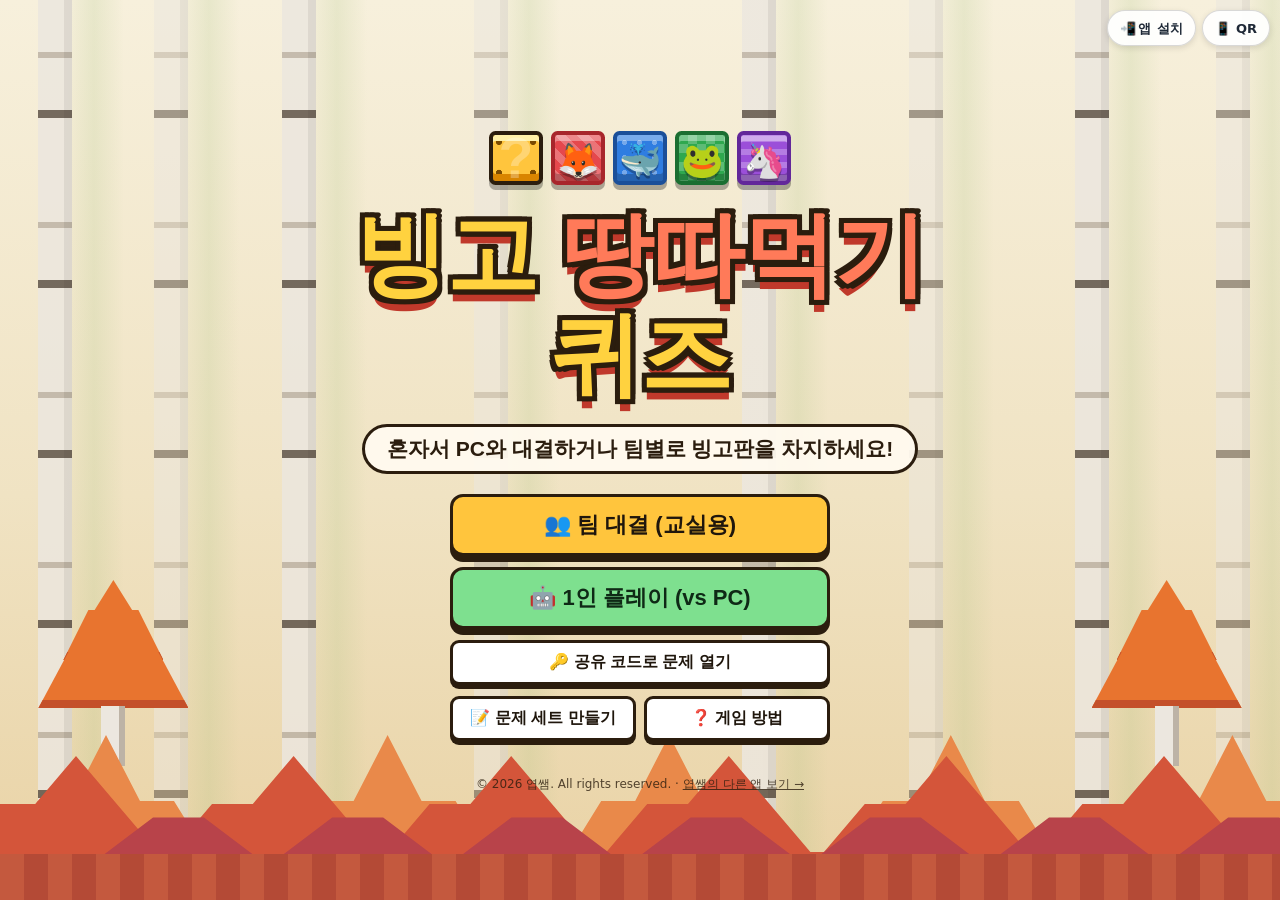
==== commit bd086756: "앱 고도화 및 UI/UX 전면 개편: 모듈화, 모바일 1화면, 보드 연출, TTS·50:50·인쇄·3x3, 클라우드 코드 공유" ====
--- a/index.html
+++ b/index.html
@@ -4,505 +4,11 @@
 <meta charset="UTF-8">
 <meta name="viewport" content="width=device-width, initial-scale=1.0">
 <title>빙고 땅따먹기 퀴즈 - 1인 vs PC · 팀 대항 빙고 퀴즈 게임</title>
-<style>
-:root{
-  --ink:#2b1d0e; --paper:#fffaf0; --gold:#ffc53d; --gold-d:#e08a00;
-  --ok:#7ee08f; --bad:#ff8f8f; --qscale:1;
-}
-*{box-sizing:border-box}
-html,body{margin:0;min-height:100%;font-family:"Apple SD Gothic Neo","Malgun Gothic","Noto Sans KR","Pretendard",sans-serif;color:var(--ink)}
-body{overflow-x:hidden;background:#efe2c0;transition:background .3s}
-button,input,select,textarea{font-family:inherit;color:inherit}
-button{cursor:pointer}
-.screen{display:none;min-height:100vh;position:relative;z-index:1}
-.screen.active{display:flex}
-.hidden{display:none!important}
-
-/* ---------- 배경 및 테마 ---------- */
-#bg{position:fixed;inset:0;z-index:0;overflow:hidden;pointer-events:none;transition:opacity .35s,filter .35s;
-  background:linear-gradient(#f7f0dc 0%,#f0e3c3 55%,#e9d2a4 100%)}
-body.in-game #bg{opacity:.78;filter:saturate(.88)}
-
-/* 테마 1: 가을 숲 */
-#bg .trunk{position:absolute;top:0;bottom:0;width:34px;opacity:.85;
-  background:repeating-linear-gradient(180deg,#ece7df 0 52px,#bdb3a6 52px 58px,#ece7df 58px 110px,#5f544a 110px 118px,#ece7df 118px 170px)}
-#bg .trunk::after{content:"";position:absolute;inset:0 0 0 auto;width:8px;background:rgba(0,0,0,.08)}
-#bg .leafwall{position:absolute;top:0;width:60px;bottom:0;background:linear-gradient(90deg,transparent,rgba(160,190,120,.18),transparent)}
-#bg .mt{position:absolute;bottom:0;width:340px;height:220px}
-#bg .mt.a{background:#e9894a;clip-path:polygon(0 100%,10% 80%,20% 80%,30% 55%,40% 55%,50% 25%,60% 55%,70% 55%,80% 80%,90% 80%,100% 100%)}
-#bg .mt.b{background:#d4553a;height:160px;clip-path:polygon(0 100%,12% 70%,24% 70%,36% 40%,48% 40%,60% 10%,72% 40%,84% 70%,100% 100%)}
-#bg .mt.c{background:#b8434a;height:110px;clip-path:polygon(0 100%,15% 60%,30% 60%,45% 25%,60% 25%,75% 60%,90% 60%,100% 100%)}
-#bg .ground{position:absolute;left:0;right:0;bottom:0;height:46px;background:repeating-linear-gradient(90deg,#c4593e 0 24px,#b44a36 24px 48px)}
-#bg .pine{position:absolute;width:150px;height:170px}
-#bg .pine i{position:absolute;left:50%;transform:translateX(-50%);background:#e8742f;border-bottom:8px solid #c4502a}
-#bg .pine i:nth-child(1){top:0;width:50px;height:40px;clip-path:polygon(50% 0,100% 100%,0 100%)}
-#bg .pine i:nth-child(2){top:30px;width:100px;height:50px;clip-path:polygon(25% 0,75% 0,100% 100%,0 100%)}
-#bg .pine i:nth-child(3){top:72px;width:150px;height:56px;clip-path:polygon(20% 0,80% 0,100% 100%,0 100%)}
-#bg .pine b{position:absolute;left:50%;top:126px;width:24px;height:60px;transform:translateX(-50%);background:#ece7df;border-right:6px solid #bdb3a6}
-
-/* 테마 2: 바닷속 */
-body[data-theme="ocean"]{background:#0d4f73}
-body[data-theme="ocean"] #bg{background:linear-gradient(#7dd3fc 0%,#2694c8 45%,#0b4d71 100%)}
-#bg .sunray{position:absolute;top:-10%;width:160px;height:75vh;background:linear-gradient(180deg,rgba(255,255,255,.22),transparent);transform:skewX(-16deg)}
-#bg .wave{position:absolute;left:0;right:0;bottom:0;height:90px;background:repeating-radial-gradient(circle at 40px 0,transparent 0 28px,rgba(7,52,79,.45) 29px 60px)}
-#bg .sand{position:absolute;left:0;right:0;bottom:0;height:44px;background:repeating-linear-gradient(90deg,#e9c88c 0 28px,#dfb872 28px 56px);border-top:5px solid #c59b52}
-#bg .coral{position:absolute;bottom:40px;width:44px;height:90px;border-radius:24px 24px 0 0;background:#ff7a6b;opacity:.75}
-#bg .bubble{position:absolute;bottom:-40px;border-radius:50%;border:2px solid rgba(255,255,255,.65);background:rgba(255,255,255,.18);animation:rise linear infinite}
-@keyframes rise{0%{transform:translateY(0) scale(.9);opacity:0}15%{opacity:.8}85%{opacity:.7}100%{transform:translateY(-112vh) scale(1.1);opacity:0}}
-
-/* 테마 3: 우주 */
-body[data-theme="space"]{background:#12132e}
-body[data-theme="space"] #bg{background:radial-gradient(circle at 20% 25%,rgba(124,58,237,.35),transparent 45%),radial-gradient(circle at 80% 70%,rgba(14,165,233,.28),transparent 42%),linear-gradient(#0b0c22 0%,#1a1640 60%,#23184a 100%)}
-#bg .star{position:absolute;border-radius:50%;background:#fff;box-shadow:0 0 8px rgba(255,255,255,.8);animation:twinkle 3.2s ease-in-out infinite}
-@keyframes twinkle{0%,100%{opacity:.35;transform:scale(.9)}50%{opacity:1;transform:scale(1.25)}}
-#bg .planet{position:absolute;border-radius:50%;box-shadow:inset -16px -14px 0 rgba(0,0,0,.22)}
-#bg .planet.ring::after{content:"";position:absolute;left:-26%;right:-26%;top:42%;height:22%;border:6px solid rgba(255,222,125,.55);border-radius:50%;transform:rotate(-16deg)}
-
-/* 테마 4: 칠판 다크 */
-body[data-theme="chalkboard"]{background:#163024}
-body[data-theme="chalkboard"] #bg{background:radial-gradient(circle at 50% 40%,rgba(255,255,255,.06),transparent 70%),linear-gradient(#1e4332 0%,#163326 100%)}
-#bg .chalk-grid{position:absolute;inset:0;background-image:linear-gradient(rgba(255,255,255,.035) 1px,transparent 1px),linear-gradient(90deg,rgba(255,255,255,.035) 1px,transparent 1px);background-size:48px 48px}
-#bg .chalk-rail{position:absolute;left:0;right:0;bottom:0;height:28px;background:linear-gradient(#8b5a2b,#69411c);border-top:4px solid #a8723e;box-shadow:0 -4px 12px rgba(0,0,0,.35)}
-#bg .chalk-stick{position:absolute;bottom:28px;width:44px;height:10px;border-radius:4px;background:#f8fafc;box-shadow:0 2px 0 rgba(0,0,0,.3)}
-
-body[data-theme="space"] .ys-credit,
-body[data-theme="chalkboard"] .ys-credit,
-body[data-theme="ocean"] .ys-credit{color:#f8fafc;opacity:.92;text-shadow:0 1px 3px rgba(0,0,0,.55)}
-
-/* ---------- 공통 버튼 / 패널 ---------- */
-.pbtn{border:3px solid var(--ink);background:#fff3d6;font-weight:800;padding:9px 16px;border-radius:9px;box-shadow:0 4px 0 var(--ink);font-size:16px;transition:transform .08s,filter .1s;white-space:nowrap}
-.pbtn:hover:not(:disabled){filter:brightness(1.06)}
-.pbtn:active:not(:disabled){transform:translateY(3px);box-shadow:0 1px 0 var(--ink)}
-.pbtn.gold{background:var(--gold)} .pbtn.ok{background:var(--ok)} .pbtn.bad{background:var(--bad)}
-.pbtn.blue{background:#9fd0ff} .pbtn.pink{background:#ffb8d9} .pbtn.white{background:#fff}
-.pbtn.ghost{background:transparent;box-shadow:none;border-style:dashed}
-.pbtn.big{font-size:22px;padding:13px 34px;border-radius:13px;box-shadow:0 6px 0 var(--ink)}
-.pbtn.sm{font-size:13px;padding:5px 10px;border-width:2px;box-shadow:0 3px 0 var(--ink)}
-.pbtn:disabled{opacity:.45;cursor:default;transform:none}
-.panel{background:rgba(255,250,240,.97);border:3px solid var(--ink);border-radius:14px;box-shadow:0 6px 0 rgba(43,29,14,.85);padding:18px;min-width:0}
-.panel h3{margin:0 0 12px;font-size:20px}
-.outline{color:#fff;text-shadow:3px 0 var(--ink),-3px 0 var(--ink),0 3px var(--ink),0 -3px var(--ink),3px 3px var(--ink),-3px 3px var(--ink),3px -3px var(--ink),-3px -3px var(--ink)}
-.kh{display:none;font-size:11px;font-weight:900;background:#f1ead8;border:2px solid var(--ink);border-radius:5px;padding:1px 5px;margin-left:6px;vertical-align:1px;box-shadow:0 2px 0 var(--ink);color:var(--ink)}
-@media (hover:hover) and (pointer:fine){.kh{display:inline-block}}
-
-/* ---------- 타이틀 ---------- */
-#screen-title{flex-direction:column;align-items:center;justify-content:center;gap:22px;padding:56px 16px 26px;text-align:center}
-.logo{font-size:clamp(42px,7.5vw,92px);font-weight:900;line-height:1.08;color:#ffd23f;letter-spacing:-1px;
-  text-shadow:5px 0 var(--ink),-5px 0 var(--ink),0 5px var(--ink),0 -5px var(--ink),5px 5px var(--ink),-5px 5px var(--ink),5px -5px var(--ink),-5px -5px var(--ink),0 12px 0 #c0392b}
-.logo .l2{color:#ff7a59}
-.subtitle{font-size:clamp(16px,2.2vw,22px);font-weight:800;background:rgba(255,250,240,.92);border:3px solid var(--ink);border-radius:999px;padding:8px 22px;max-width:92vw}
-.title-btns{display:flex;flex-direction:column;gap:12px;width:min(360px,92vw)}
-#btn-continue{display:flex;flex-direction:column;align-items:center;gap:3px;white-space:normal;line-height:1.25;padding:12px 18px}
-.cont-meta{font-size:13px;font-weight:700;opacity:.88;word-break:keep-all}
-@keyframes bob{0%,100%{transform:translateY(0)}50%{transform:translateY(-10px)}}
-
-/* ---------- 설정 / 편집 화면 ---------- */
-#screen-setup,#screen-editor{flex-direction:column;align-items:center;padding:22px 16px 50px;gap:16px}
-.page-head{display:flex;align-items:center;justify-content:space-between;width:min(1240px,100%);gap:10px;flex-wrap:wrap}
-.page-title{font-size:clamp(24px,3.4vw,38px);font-weight:900;margin:0}
-.preset-bar{display:grid;grid-template-columns:repeat(auto-fit,minmax(min(200px,100%),1fr));gap:10px;width:min(1240px,100%)}
-.preset-btn{display:flex;flex-direction:column;align-items:flex-start;gap:2px;border:3px solid var(--ink);border-radius:12px;background:rgba(255,250,240,.95);padding:10px 14px;box-shadow:0 4px 0 var(--ink);text-align:left;transition:transform .08s,background .15s}
-.preset-btn:hover{background:#fff6d6;transform:translateY(-2px)}
-.preset-btn.on{background:var(--gold);box-shadow:0 4px 0 var(--ink),inset 0 -3px 0 rgba(0,0,0,.15)}
-.preset-btn b{font-size:15.5px}
-.preset-btn small{font-size:12.5px;color:#5c4d38;font-weight:700}
-
-.setup-essential{width:min(760px,100%);display:flex;flex-direction:column;gap:14px}
-.ess-block{border-bottom:2px dashed #e3d5b3;padding-bottom:14px}
-.ess-block:last-child{border-bottom:none;padding-bottom:0}
-.ess-block h3{margin:0 0 10px;font-size:18px;display:flex;align-items:center;gap:6px}
-.solo-sub{margin-top:10px;background:#fffdf6;border:2px solid #e3d5b3;border-radius:12px;padding:12px;display:flex;flex-direction:column;gap:10px}
-.solo-ai-row{display:flex;align-items:center;justify-content:space-between;gap:8px;flex-wrap:wrap}
-.solo-ai-row > label{font-weight:800;font-size:15px}
-.vs-pc-pill{flex:none;padding:8px 12px;border-radius:11px;border:3px solid #2f7de1;background:#e8f2ff;color:#1b4f99;font-weight:900;font-size:15px;white-space:nowrap}
-.adv-wrap{width:min(980px,100%);display:flex;flex-direction:column;gap:14px;align-items:center}
-.adv-toggle{width:min(760px,100%);display:flex;align-items:center;justify-content:space-between;gap:10px;flex-wrap:wrap;border:3px solid var(--ink);border-radius:13px;background:rgba(255,250,240,.95);padding:11px 16px;font-weight:800;font-size:15.5px;box-shadow:0 4px 0 var(--ink);text-align:left}
-.adv-toggle:hover{background:#fff6d6}
-.adv-summary{font-size:13px;color:#6b583e;font-weight:700;flex:1;text-align:right;min-width:140px}
-#adv-panel{width:100%;display:flex;flex-direction:column;gap:14px}
-.adv-grid{display:grid;grid-template-columns:repeat(auto-fit,minmax(min(340px,100%),1fr));gap:16px;width:100%;align-items:start}
-.seg{display:flex;gap:6px;flex-wrap:wrap}
-.seg button{border:3px solid var(--ink);background:#fff;border-radius:9px;padding:7px 14px;font-weight:800;font-size:15.5px}
-.seg button.on{background:var(--gold);box-shadow:inset 0 -3px 0 rgba(0,0,0,.2)}
-.team-row{display:flex;gap:8px;align-items:center;margin:10px 0}
-.team-row .emo{font-size:30px;width:54px;height:54px;border:4px solid var(--c);border-radius:13px;background:#fff;flex:none;line-height:1;transition:transform .1s}
-.team-row .emo:hover{transform:scale(1.06)}
-.team-row input{flex:1;min-width:0;font-size:18px;padding:10px 12px;border:3px solid var(--c);border-radius:11px;font-weight:800;background:#fff}
-.team-row .dot{width:18px;height:18px;border-radius:50%;background:var(--c);border:2px solid var(--ink);flex:none}
-.hint{font-size:13px;color:#7a6a50;margin:6px 0 0;line-height:1.5}
-.opt-row{display:flex;justify-content:space-between;align-items:center;padding:9px 0;border-bottom:1px dashed #d9c9a3;gap:12px}
-.opt-row:last-child{border-bottom:none}
-.opt-row label{font-weight:800}
-.opt-row small{display:block;color:#7a6a50;font-weight:500;font-size:12.5px;margin-top:2px}
-.opt-row select{font-size:15px;padding:6px 8px;border:2px solid var(--ink);border-radius:8px;font-weight:700;background:#fff;max-width:52%}
-.opt-row input[type=checkbox]{width:26px;height:26px;accent-color:#e08a00;flex:none}
-.set-info{margin-top:10px;padding:10px 12px;border-radius:10px;background:#fff3c4;border:2px dashed var(--gold-d);font-size:14.5px;line-height:1.55}
-.set-info.warn{background:#ffe6e6;border-color:#e5484d}
-#set-select{width:100%;font-size:16px;padding:10px;border:3px solid var(--ink);border-radius:10px;font-weight:800;background:#fff}
-.start-row{display:flex;gap:12px;justify-content:center;flex-wrap:wrap;width:100%}
-
-/* 이모지 피커 팝오버 */
-#emo-picker{position:fixed;z-index:85;background:#fffaf0;border:3px solid var(--ink);border-radius:14px;padding:10px;box-shadow:0 8px 24px rgba(0,0,0,.3);width:min(286px,92vw);display:none}
-#emo-picker.show{display:block;animation:popIn .15s}
-.emo-grid{display:grid;grid-template-columns:repeat(5,1fr);gap:6px}
-.emo-opt{position:relative;font-size:26px;height:46px;border:2px solid #dfd1b0;border-radius:10px;background:#fff;display:flex;align-items:center;justify-content:center}
-.emo-opt:hover{background:#fff3c4;border-color:var(--ink)}
-.emo-opt.cur{background:var(--gold);border-color:var(--ink)}
-.emo-opt .used-tag{position:absolute;right:2px;bottom:1px;font-size:10px;font-weight:900;background:var(--ink);color:#fff;border-radius:999px;padding:0 4px;line-height:1.3}
-
-/* 에디터 */
-.editor-grid{display:grid;grid-template-columns:1.25fr 1fr;gap:16px;width:min(1240px,100%);align-items:start}
-.editor-grid > div{min-width:0}
-@media (max-width:960px){.editor-grid{grid-template-columns:1fr}}
-.ed-head-row{display:flex;align-items:center;justify-content:space-between;gap:8px;flex-wrap:wrap;margin-bottom:10px}
-.ed-head-row h3{margin:0}
-.ed-dirty{font-size:12.5px;font-weight:900;background:#ffe3e3;color:#b42318;border:2px solid #e5484d;border-radius:999px;padding:2px 10px}
-.ed-tabs{display:flex;gap:6px;margin-bottom:10px;flex-wrap:wrap}
-.ed-tabs button{border:2px solid var(--ink);border-radius:8px;background:#fff;padding:6px 12px;font-weight:800;font-size:14px}
-.ed-tabs button.on{background:var(--gold)}
-.ed-field{width:100%;font-size:16px;padding:10px 12px;border:3px solid var(--ink);border-radius:10px;font-weight:700;background:#fff}
-textarea.ed-field{font-weight:500;line-height:1.6;resize:vertical}
-#ed-text{height:360px;font-size:15px}
-.ed-btns{display:flex;gap:8px;flex-wrap:wrap;margin-top:10px}
-.ed-status{margin-top:10px;font-size:14.5px;line-height:1.6;padding:10px 12px;border-radius:10px;background:#eef8ee;border:2px solid #2fa84f}
-.ed-status.warn{background:#ffe6e6;border-color:#e5484d}
-.ed-err{display:block;width:100%;text-align:left;background:rgba(255,255,255,.75);border:1px solid #e5484d;border-radius:7px;padding:4px 8px;margin-top:5px;font-size:13px;font-weight:700;color:#9f1239}
-.ed-err:hover{background:#fff}
-.ed-dup{display:block;width:100%;text-align:left;background:rgba(255,247,237,.9);border:1.5px solid #f59e0b;border-radius:7px;padding:4px 8px;margin-top:5px;font-size:13px;font-weight:700;color:#9a3412}
-.ed-preview{margin-top:8px;max-height:220px;overflow:auto;font-size:13.5px;border:2px solid #e3d5b3;border-radius:10px;background:#fff}
-.ed-preview div{padding:6px 10px;border-bottom:1px solid #f0e6cf;word-break:break-word}
-.ed-preview .tag{display:inline-block;font-size:11px;font-weight:800;padding:1px 6px;border-radius:6px;margin-right:6px;background:#9fd0ff}
-.ed-preview .tag.s{background:#ffb8d9}
-.ed-cards{max-height:460px;overflow:auto;display:flex;flex-direction:column;gap:10px;margin-top:8px;padding-right:2px}
-.ed-card{background:#fff;border:2px solid var(--ink);border-radius:11px;padding:10px;display:flex;flex-direction:column;gap:6px}
-.ed-card-top{display:flex;align-items:center;justify-content:space-between;gap:8px}
-.ed-card-top select{border:2px solid var(--ink);border-radius:7px;padding:3px 8px;font-weight:800;background:#fffaf0}
-.ed-card input{border:2px solid #d5c5a3;border-radius:8px;padding:6px 9px;font-size:14px;width:100%;font-weight:600}
-.ed-card input:focus{outline:none;border-color:var(--ink)}
-.ed-card-opts{display:grid;grid-template-columns:1fr 1fr;gap:6px}
-@media (max-width:560px){.ed-card-opts{grid-template-columns:1fr}}
-.set-list .item{display:flex;align-items:center;gap:6px;padding:9px 4px;border-bottom:1px dashed #d9c9a3;flex-wrap:wrap}
-.set-list .item .nm{flex:1 1 160px;font-weight:800;min-width:0;overflow:hidden;text-overflow:ellipsis;white-space:nowrap}
-.set-list .item .n{font-size:12.5px;color:#7a6a50;font-weight:600}
-.prompt-opts{display:grid;grid-template-columns:1fr 1fr;gap:8px;margin-bottom:10px}
-.prompt-opts label{font-size:13px;font-weight:800;display:flex;flex-direction:column;gap:4px}
-.prompt-opts .full{grid-column:1/-1}
-.prompt-opts .prompt-chk{flex-direction:row;align-items:center;gap:8px;background:#fff;border:2px solid #dfd1b0;border-radius:8px;padding:7px 10px}
-.prompt-opts .prompt-chk input{width:20px;height:20px;accent-color:#e08a00}
-.prompt-opts select,.prompt-opts input:not([type=checkbox]){font-size:15px;padding:7px 8px;border:2px solid var(--ink);border-radius:8px;font-weight:700;background:#fff}
-#prompt-out{height:270px;font-size:13.5px;background:#fffdf6}
-.format-box{background:#fff;border:2px solid #e3d5b3;border-radius:10px;padding:10px 12px;font-size:14px;line-height:1.7;margin-bottom:12px}
-.format-box code{background:#fff3c4;padding:1px 6px;border-radius:5px;font-weight:700}
-
-/* ---------- 게임 화면 ---------- */
-#screen-game{flex-direction:column;height:100vh;overflow:hidden}
-.topbar{height:54px;flex:none;background:#1f2a3a;display:flex;align-items:center;justify-content:space-between;padding:0 12px;gap:8px;border-bottom:4px solid #0f1520;position:relative;z-index:20}
-.topbar .left,.topbar .right{display:flex;gap:6px;align-items:center;flex:1;min-width:0}
-.topbar .right{justify-content:flex-end}
-.topbar .pbtn{padding:5px 10px;font-size:13px;box-shadow:0 3px 0 #000;border-width:2px;border-color:#0f1520}
-.topbar .pbtn.off{opacity:.55;text-decoration:line-through}
-.more-wrap{position:relative;display:none}
-.more-menu{position:absolute;right:0;top:calc(100% + 8px);background:#fffaf0;border:3px solid var(--ink);border-radius:12px;box-shadow:0 8px 20px rgba(0,0,0,.35);padding:6px;display:flex;flex-direction:column;gap:4px;min-width:160px;z-index:45}
-.more-menu button{border:2px solid transparent;border-radius:8px;background:transparent;padding:8px 10px;font-weight:800;font-size:14px;text-align:left;white-space:nowrap}
-.more-menu button:hover{background:#fff3c4;border-color:var(--ink)}
-.rankbar{display:flex;gap:16px;align-items:flex-end;justify-content:center;flex:none}
-.rk{display:flex;flex-direction:column;align-items:center;color:#fff;font-size:11px;font-weight:800;line-height:1.1}
-.rk .e{font-size:26px;line-height:1}
-.rk.first .e{animation:rkbob 1s infinite;filter:drop-shadow(0 0 6px #ffd23f)}
-@keyframes rkbob{0%,100%{transform:translateY(0)}50%{transform:translateY(-3px)}}
-.round{color:#fff;font-weight:900;font-size:20px;margin-left:4px;white-space:nowrap}
-.round b{color:#ffd23f;font-size:24px}
-.arena{flex:1;display:grid;grid-template-columns:minmax(190px,1fr) auto minmax(190px,1fr);gap:14px;align-items:center;padding:12px 16px;min-height:0}
-.arena.shake-board{animation:shakeBoard .45s}
-@keyframes shakeBoard{0%,100%{transform:translate(0,0)}15%{transform:translate(-8px,4px)}35%{transform:translate(8px,-5px)}55%{transform:translate(-6px,-4px)}75%{transform:translate(5px,4px)}}
-.side{display:flex;flex-direction:column;gap:24px;justify-content:center;height:100%}
-.side.left{align-items:flex-start}.side.right{align-items:flex-end}
-.board-wrap{display:flex;flex-direction:column;align-items:center;gap:10px;height:100%;min-height:0;justify-content:center}
-.turn-banner{display:flex;align-items:center;gap:8px;justify-content:center;flex-wrap:wrap;background:#fffaf0;border:3px solid var(--ink);border-left:12px solid var(--c);border-radius:12px;padding:7px 14px;font-size:clamp(14px,1.5vw,19px);font-weight:800;box-shadow:0 4px 0 var(--ink);max-width:min(94vw,calc(min(100vh - 170px,58vw) + 60px))}
-.turn-banner .b-e{font-size:1.35em}
-.turn-banner.pending{background:#fff3c4;animation:wiggle 1.4s ease-in-out infinite}
-@keyframes wiggle{0%,100%{transform:rotate(0)}25%{transform:rotate(-.6deg)}75%{transform:rotate(.6deg)}}
-.board-stage{--size:min(calc(100vh - 170px),58vw);position:relative;width:var(--size);height:var(--size);flex:none}
-.board{--n:5;width:100%;height:100%;display:grid;grid-template-columns:repeat(var(--n),1fr);grid-template-rows:repeat(var(--n),1fr);gap:1.8%;padding:2.6%;
-  background:rgba(130,120,100,.42);border:5px solid #e9c87a;border-radius:16px;box-shadow:inset 0 0 0 3px rgba(255,255,255,.35),0 8px 24px rgba(0,0,0,.25);backdrop-filter:blur(2px);-webkit-backdrop-filter:blur(2px)}
-.bingo-svg{position:absolute;inset:0;width:100%;height:100%;pointer-events:none;z-index:4;overflow:visible}
-
-/* 칸 = 땅 블록 */
-.tile{--f:#ffc53d;--s:#d98500;--h:#fff0a8;--o:#2b1d0e;position:relative;padding:0;min-width:0;min-height:0;display:flex;align-items:center;justify-content:center;
-  border:4px solid var(--o);border-radius:12%;background-color:var(--f);
-  box-shadow:inset 0 -7px 0 var(--s),inset 0 6px 0 var(--h),0 5px 0 rgba(0,0,0,.28);
-  transition:transform .12s,filter .12s,opacity .2s,box-shadow .2s}
-.tile .tnum{position:relative;font-weight:900;font-size:calc(var(--size)/(var(--n,5)*2.8));line-height:1;pointer-events:none;color:#4a2c00;text-shadow:0 3px 0 rgba(255,255,255,.55)}
-.tile.closed{background-image:
-  radial-gradient(circle at 13% 15%,#7a4a00 0 5%,transparent 6%),radial-gradient(circle at 87% 15%,#7a4a00 0 5%,transparent 6%),
-  radial-gradient(circle at 13% 82%,#7a4a00 0 5%,transparent 6%),radial-gradient(circle at 87% 82%,#7a4a00 0 5%,transparent 6%)}
-.tile.closed::before{content:"?";position:absolute;inset:0;display:flex;align-items:center;justify-content:center;font-size:calc(var(--size)/(var(--n,5)*1.4));font-weight:900;color:rgba(255,255,255,.28);pointer-events:none}
-.tile.closed:hover{transform:scale(1.07) translateY(-3px);filter:brightness(1.08);box-shadow:inset 0 -7px 0 var(--s),inset 0 6px 0 var(--h),0 0 0 4px #fff6b0,0 8px 0 rgba(0,0,0,.28)}
-.tile.owned{cursor:default;border-color:var(--s);box-shadow:inset 0 -7px 0 rgba(0,0,0,.22),inset 0 6px 0 rgba(255,255,255,.35),0 5px 0 rgba(0,0,0,.3)}
-.tile.owned .tnum{position:absolute;left:6%;top:6%;font-size:calc(var(--size)/(var(--n,5)*6.6));color:var(--s);background:#fff;border:2px solid var(--s);border-radius:999px;min-width:1.9em;padding:1px 3px;text-align:center;text-shadow:none}
-.tile .temo{font-size:calc(var(--size)/(var(--n,5)*2.35));margin-top:8%;line-height:1;pointer-events:none;filter:drop-shadow(0 3px 0 rgba(0,0,0,.3))}
-.pat0{background-image:repeating-linear-gradient(45deg,rgba(255,255,255,.24) 0 8px,transparent 8px 16px)}
-.pat1{background-image:radial-gradient(rgba(255,255,255,.34) 22%,transparent 24%);background-size:15px 15px}
-.pat2{background-image:conic-gradient(rgba(255,255,255,.22) 25%,transparent 0 50%,rgba(255,255,255,.22) 0 75%,transparent 0);background-size:18px 18px}
-.pat3{background-image:repeating-linear-gradient(0deg,rgba(255,255,255,.26) 0 6px,transparent 6px 13px)}
-.tile.empty{--f:#b9a68a;--s:#8f7a5e;--h:#d8c8ae;--o:#6b5a44;border-style:dashed;
-  background-image:repeating-linear-gradient(135deg,transparent 0 10px,rgba(0,0,0,.07) 10px 12px)}
-.tile.empty .tnum{color:#5e4e38;text-shadow:none;font-size:calc(var(--size)/(var(--n,5)*4))}
-.tile.empty::after{content:"빈 땅";position:absolute;bottom:8%;font-size:calc(var(--size)/(var(--n,5)*9.2));font-weight:800;color:#5e4e38}
-.tile .tstar{position:absolute;right:4%;top:2%;font-size:calc(var(--size)/(var(--n,5)*4.6));pointer-events:none;animation:spin 3s linear infinite}
-.tile .tfail{position:absolute;bottom:5%;left:50%;transform:translateX(-50%);font-size:calc(var(--size)/(var(--n,5)*9.2));font-weight:900;background:#fff;border:2px solid var(--ink);border-radius:6px;padding:0 4px;pointer-events:none;white-space:nowrap}
-.tile.reach{outline:4px dashed var(--rc,#ff4d4d);outline-offset:-7px}
-.tile .treach{position:absolute;left:5%;bottom:5%;font-size:calc(var(--size)/(var(--n,5)*5.2));line-height:1;pointer-events:none;filter:drop-shadow(0 1px 2px rgba(0,0,0,.45))}
-.tile.golden{box-shadow:inset 0 0 0 4px #fff36b,inset 0 -7px 0 rgba(0,0,0,.22),0 5px 0 rgba(0,0,0,.3)}
-.tile.bingo{animation:glow 1.1s ease-in-out infinite}
-.tile.target{animation:pulse .9s ease-in-out infinite;cursor:pointer;opacity:1;filter:none}
-.tile.dim{opacity:.3;filter:grayscale(.7)}
-.tile.picked{opacity:1;filter:none;transform:scale(1.09);outline:5px dashed #fff;outline-offset:2px}
-.tile.ai-focus{outline:5px solid #38bdf8;outline-offset:2px;transform:scale(1.07);box-shadow:0 0 0 6px rgba(56,189,248,.4),inset 0 -7px 0 var(--s),inset 0 6px 0 var(--h),0 8px 0 rgba(0,0,0,.3);z-index:2}
-.tile.blast{box-shadow:0 0 0 5px #ff3b30,0 0 18px #ff3b30!important;transform:scale(1.06)}
-.tile.boom{animation:boom .6s}
-@keyframes pulse{0%,100%{transform:scale(1);box-shadow:0 0 0 0 #fff}50%{transform:scale(1.07);box-shadow:0 0 0 5px #fff,0 0 18px #fff}}
-@keyframes glow{0%,100%{box-shadow:0 0 0 3px #fff36b,0 5px 0 rgba(0,0,0,.3)}50%{box-shadow:0 0 0 6px #fff36b,0 0 22px #fff36b,0 5px 0 rgba(0,0,0,.3)}}
-.swatch{display:inline-block;width:18px;height:18px;border-radius:5px;border:2px solid var(--ink);background-color:var(--c);vertical-align:-3px;margin-right:5px;background-size:8px 8px}
-.title-blocks{display:flex;gap:8px;flex-wrap:wrap;justify-content:center}
-.title-blocks .tile{--size:400px;--n:5;width:54px;height:54px;animation:bob 1.6s ease-in-out infinite}
-.title-blocks .tile:nth-child(2){animation-delay:.2s}.title-blocks .tile:nth-child(3){animation-delay:.4s}
-.title-blocks .tile:nth-child(4){animation-delay:.6s}.title-blocks .tile:nth-child(5){animation-delay:.8s}
-@keyframes spin{to{transform:rotate(360deg)}}
-@keyframes boom{0%{transform:scale(1)}30%{transform:scale(1.3) rotate(8deg)}100%{transform:scale(1)}}
-
-.tcard{--c:#e5484d;--d:#a8262b;position:relative;width:min(100%,260px);background:#fff;border:4px solid var(--c);border-radius:13px;box-shadow:0 6px 0 var(--d);padding:12px 14px 10px;display:grid;grid-template-columns:auto 1fr;align-items:center;gap:2px 8px;transition:transform .25s,box-shadow .25s}
-.tcard .ava{font-size:46px;grid-row:span 2;line-height:1}
-.tcard .nm{font-weight:900;font-size:18px;text-align:right;overflow:hidden;text-overflow:ellipsis;white-space:nowrap;padding-right:26px}
-.tcard .sc{font-size:46px;font-weight:900;line-height:1;text-align:right;color:var(--d)}
-.tcard .meta{grid-column:1/-1;font-size:13px;color:#5c4d38;display:flex;justify-content:space-between;font-weight:700;margin-top:4px;border-top:2px dashed #eadfc7;padding-top:5px;gap:4px}
-.tcard .st{grid-column:1/-1;min-height:20px;font-size:14px;font-weight:800;display:flex;gap:5px;flex-wrap:wrap}
-.tcard .st span{background:#f4efe4;border-radius:7px;padding:0 6px}
-.tcard .st .ai-badge{background:#dbeafe;color:#1e40af;border:1.5px solid #60a5fa}
-.tcard.turn{transform:scale(1.06);box-shadow:0 0 0 6px rgba(255,214,0,.85),0 6px 0 var(--d)}
-.tcard.turn::before{content:"▶ 지금 차례";position:absolute;top:-15px;left:12px;background:var(--c);color:#fff;font-size:12px;font-weight:900;padding:2px 10px;border-radius:999px;border:2px solid var(--ink)}
-.tcard-manage{position:absolute;top:6px;right:6px;width:28px;height:28px;border:2px solid var(--ink);border-radius:8px;background:#fffaf0;font-size:14px;display:flex;align-items:center;justify-content:center;padding:0;line-height:1;box-shadow:0 2px 0 var(--ink)}
-.tcard-manage:hover{background:var(--gold)}
-.tcard .adj{position:absolute;right:8px;top:-14px;display:none;gap:4px}
-@media (hover:hover) and (pointer:fine){.tcard:hover .adj{display:flex}}
-.adj button{font-size:11.5px;padding:1px 7px;border:2px solid var(--ink);border-radius:6px;background:#fff;font-weight:900}
-.float{position:absolute;right:14px;top:6px;font-weight:900;font-size:26px;animation:floatUp 1.3s forwards;pointer-events:none;z-index:3}
-.float.p{color:#1b8a3a}.float.m{color:#d62828}
-@keyframes floatUp{0%{opacity:0;transform:translateY(10px)}20%{opacity:1}100%{opacity:0;transform:translateY(-40px)}}
-.tcard.pop{animation:cardpop .4s}
-@keyframes cardpop{50%{transform:scale(1.1)}}
-.mob-scores{display:none}
-
-@media (max-width:900px){
-  #screen-game{height:auto;min-height:100vh;overflow:visible}
-  .g-opt-btn,.rankbar,.hide-sm{display:none!important}
-  .more-wrap{display:inline-flex}
-  .arena{grid-template-columns:1fr;gap:10px;padding:10px 10px 18px}
-  .side{flex-direction:row;height:auto;gap:10px;justify-content:center;flex-wrap:wrap;padding-top:10px}
-  .side.left,.side.right{align-items:center}
-  .tcard{width:min(47%,190px);padding:9px 10px 7px}
-  .tcard .ava{font-size:34px}
-  .tcard .nm{font-size:15px}
-  .tcard .sc{font-size:34px}
-  .tcard .meta{font-size:11.5px}
-  .board-stage{--size:min(92vw,60vh)}
-  .turn-banner{max-width:94vw;font-size:15px}
-  .mob-scores{display:flex;gap:6px;flex-wrap:wrap;justify-content:center;width:100%;max-width:94vw}
-  .ms-chip{display:inline-flex;align-items:center;gap:4px;padding:3px 9px;border-radius:999px;background:#fff;border:2.5px solid var(--c);font-size:12.5px;font-weight:900;box-shadow:0 2px 0 var(--d);white-space:nowrap}
-  .ms-chip.turn{background:#fff6cc;box-shadow:0 0 0 3px rgba(255,214,0,.8),0 2px 0 var(--d)}
-  .ms-chip .ms-sc{color:var(--d);font-size:14px}
-}
-@media (max-width:440px){
-  .topbar{padding:0 8px;gap:5px}
-  .topbar .left,.topbar .right{gap:4px}
-  .topbar .pbtn{padding:5px 8px;font-size:12px}
-  .round{font-size:17px}
-  .round b{font-size:20px}
-}
-
-/* ---------- 모달 ---------- */
-#modal{position:fixed;inset:0;background:rgba(20,14,6,.62);display:none;align-items:center;justify-content:center;z-index:50;padding:14px}
-#modal.show{display:flex}
-#modal-box{background:var(--paper);border:4px solid var(--ink);border-radius:16px;box-shadow:0 8px 0 var(--ink);width:min(820px,96vw);max-height:94vh;overflow:auto;padding:22px;animation:popIn .22s}
-#modal-box.wide{width:min(1000px,96vw)}
-#modal-box.narrow{width:min(560px,96vw)}
-@keyframes popIn{from{transform:scale(.88);opacity:0}to{transform:scale(1);opacity:1}}
-.q-head{display:flex;justify-content:space-between;align-items:center;gap:8px;flex-wrap:wrap;background:var(--c);color:#fff;margin:-22px -22px 14px;padding:11px 18px;border-radius:11px 11px 0 0;font-weight:900;font-size:20px;border-bottom:4px solid var(--ink)}
-.q-head-r{display:flex;align-items:center;gap:6px;flex-wrap:wrap}
-.q-head .q-no{background:rgba(0,0,0,.25);padding:3px 11px;border-radius:999px;font-size:15px}
-.q-fbtn{border:2px solid rgba(255,255,255,.75);background:rgba(0,0,0,.2);color:#fff;border-radius:8px;padding:2px 8px;font-size:13px;font-weight:900}
-.q-fbtn:hover{background:rgba(0,0,0,.38)}
-.q-timer-wrap{display:flex;align-items:center;gap:8px;margin-bottom:8px;flex-wrap:wrap}
-.q-timer{flex:1;min-width:160px;height:30px;background:#ece6d6;border:3px solid var(--ink);border-radius:999px;overflow:hidden;position:relative}
-#q-bar{height:100%;background:linear-gradient(90deg,#ffb703,#fb5607);width:100%;transition:width .09s linear}
-.q-timer.urgent #q-bar{background:linear-gradient(90deg,#ff5a5f,#d90429)}
-.q-timer.urgent{animation:urgentPulse .65s infinite}
-@keyframes urgentPulse{0%,100%{box-shadow:0 0 0 0 rgba(217,4,41,.5)}50%{box-shadow:0 0 0 5px rgba(217,4,41,.45)}}
-#q-sec{position:absolute;inset:0;display:flex;align-items:center;justify-content:center;font-size:15px;font-weight:900;color:var(--ink);text-shadow:0 1px 0 rgba(255,255,255,.8)}
-.q-text{font-size:calc(clamp(23px,3.3vw,40px) * var(--qscale,1));font-weight:900;line-height:1.38;text-align:center;padding:14px 6px 20px;word-break:keep-all;white-space:pre-wrap}
-.q-text.long{font-size:calc(clamp(18px,2.4vw,28px) * var(--qscale,1))}
-.q-opts{display:grid;grid-template-columns:1fr 1fr;gap:12px}
-@media (max-width:640px){.q-opts{grid-template-columns:1fr}}
-.q-opt{font-size:calc(clamp(17px,2.1vw,25px) * var(--qscale,1));font-weight:800;padding:15px 17px;border:3px solid var(--ink);border-radius:13px;background:#fff;box-shadow:0 5px 0 var(--ink);text-align:left;word-break:keep-all;transition:transform .08s}
-.q-opt b{display:inline-block;margin-right:8px;color:var(--gold-d)}
-.q-opt:hover:not(:disabled){background:#fff6d8}
-.q-opt:disabled{cursor:default}
-.q-opt.right{background:var(--ok)!important;animation:cardpop .4s}
-.q-opt.wrong{background:var(--bad)!important;animation:shake .4s}
-@keyframes shake{25%{transform:translateX(-8px)}75%{transform:translateX(8px)}}
-.q-answer{font-size:calc(clamp(20px,2.8vw,32px) * var(--qscale,1));text-align:center;background:#fff3c4;border:3px dashed var(--gold-d);border-radius:13px;padding:14px;display:none;font-weight:800}
-.q-answer.show{display:block;animation:popIn .25s}
-.q-sa-form{display:flex;gap:8px;justify-content:center;align-items:stretch;margin:6px auto 12px;width:min(540px,100%);flex-wrap:wrap}
-.q-sa-form input{flex:1 1 200px;min-width:0;font-size:clamp(18px,2.4vw,24px);font-weight:800;padding:11px 14px;border:3px solid var(--ink);border-radius:12px;background:#fff;text-align:center}
-.q-sa-form input:focus{outline:none;box-shadow:0 0 0 4px rgba(255,197,61,.55)}
-.solo-stats-bar{display:flex;gap:6px;flex-wrap:wrap;align-items:center;font-size:13px;font-weight:800;color:#4a3922;background:#fffaf0;border:2px dashed #d5c5a3;border-radius:10px;padding:7px 10px}
-.stats-reset-btn{margin-left:auto;border:1.5px solid #cbd5e1;background:#fff;color:#64748b;border-radius:999px;padding:2px 9px;font-size:11.5px;font-weight:800;cursor:pointer}
-.stats-reset-btn:hover{background:#ffe3e3;border-color:#e5484d;color:#9f1239}
-.lvl-badge{background:#eef2f7;border:1.5px solid #cbd5e1;color:#64748b;border-radius:999px;padding:2px 8px;font-size:12px;font-weight:800}
-.lvl-badge.cleared{background:#dcfce7;border-color:#22c55e;color:#15803d}
-.res-solo-stats{background:rgba(255,250,240,.96);border:3px solid var(--ink);border-radius:999px;padding:7px 16px;font-weight:800;font-size:14.5px;display:flex;gap:8px;flex-wrap:wrap;align-items:center;justify-content:center;max-width:94vw;box-shadow:0 3px 0 var(--ink)}
-.share-qr-box{display:flex;flex-direction:column;align-items:center;gap:10px;margin:12px 0}
-.share-qr-btn{border:none;background:none;padding:0;cursor:zoom-in;display:inline-flex;flex-direction:column;align-items:center}
-.share-qr-box svg{width:min(280px,72vw);height:auto;background:#fff;border:3px solid var(--ink);border-radius:12px;padding:8px;box-shadow:0 4px 0 var(--ink);transition:transform .12s}
-.share-qr-btn:hover svg{transform:scale(1.02)}
-#qr-zoom-overlay{position:fixed;inset:0;background:rgba(15,10,4,.84);display:none;flex-direction:column;align-items:center;justify-content:center;gap:14px;z-index:92;padding:20px}
-#qr-zoom-overlay.show{display:flex}
-.qr-zoom-card{background:#fff;border:4px solid var(--ink);border-radius:18px;padding:18px;box-shadow:0 10px 30px rgba(0,0,0,.45);display:flex;flex-direction:column;align-items:center;gap:10px;max-width:94vw;text-align:center}
-.qr-zoom-card svg{width:min(76vmin,560px);max-width:84vw;height:auto;display:block}
-.share-url-row{display:flex;gap:8px;width:100%;align-items:center;flex-wrap:wrap}
-.share-url-row input{flex:1 1 180px;min-width:0;font-size:13px;padding:8px 10px;border:2px solid var(--ink);border-radius:8px;background:#fff;font-family:ui-monospace,Consolas,monospace}
-.q-explain{margin-top:12px;padding:12px 14px;border-radius:12px;background:#eef6ff;border:2px solid #7fb3f5;font-size:16px;font-weight:700;line-height:1.55;text-align:center;word-break:keep-all}
-.q-msg{text-align:center;font-weight:900;font-size:20px;min-height:28px;margin-top:12px}
-.q-actions{display:flex;gap:10px;justify-content:center;margin-top:12px;flex-wrap:wrap}
-
-/* 보상 카드 */
-.cards-title{text-align:center;font-size:clamp(20px,2.6vw,28px);font-weight:900}
-.cards{display:flex;gap:20px;justify-content:center;perspective:1200px;margin:20px 0 10px;flex-wrap:wrap}
-.card{width:min(205px,42vw);height:270px;border:none;background:none;padding:0;transition:opacity .3s,transform .3s}
-.card-inner{position:relative;width:100%;height:100%;transition:transform .65s;transform-style:preserve-3d}
-.card.flipped .card-inner{transform:rotateY(180deg)}
-.card:not(.flipped):not(:disabled):hover .card-inner{transform:translateY(-10px) rotate(-2deg)}
-.card-back,.card-front{position:absolute;inset:0;backface-visibility:hidden;-webkit-backface-visibility:hidden;border:4px solid var(--ink);border-radius:15px;display:flex;flex-direction:column;align-items:center;justify-content:center;box-shadow:0 6px 0 var(--ink)}
-.card-back{background:repeating-linear-gradient(45deg,#ffc53d 0 16px,#ffb000 16px 32px)}
-.card-back .cnum{font-size:96px;font-weight:900;line-height:1;color:#fff;text-shadow:4px 0 var(--ink),-4px 0 var(--ink),0 4px var(--ink),0 -4px var(--ink)}
-.card-back .cq{margin-top:6px;font-size:15px;font-weight:900;background:#fffaf0;border:2px solid var(--ink);border-radius:999px;padding:2px 12px}
-.card-front{transform:rotateY(180deg);background:#e8f3ff;padding:14px;text-align:center;gap:6px}
-.card-front.bad{background:#ffe3e3}
-.card-front .kd{font-size:12px;font-weight:900;padding:2px 10px;border-radius:999px;background:#2f7de1;color:#fff}
-.card-front.bad .kd{background:#e5484d}
-.card-front .ci{font-size:62px;line-height:1.1}
-.card-front .cn{font-size:21px;font-weight:900}
-.card-front .cd{font-size:14px;font-weight:600;word-break:keep-all;line-height:1.45}
-.card.dim{opacity:.5;transform:scale(.9)}
-.card.chosen{transform:scale(1.05)}
-.cards-foot{text-align:center;min-height:60px;display:flex;flex-direction:column;align-items:center;gap:10px}
-.cards-foot .res{font-size:20px;font-weight:900}
-
-/* 주사위 · 미션 · 팀 관리 모달 */
-.dice-face{font-size:110px;line-height:1;text-align:center;margin:10px 0;transition:transform .08s}
-.dice-face.roll{animation:wiggle .18s infinite}
-.mission-card{background:#fff3c4;border:4px dashed #d97706;border-radius:16px;padding:22px 18px;margin:14px 0;font-size:clamp(22px,3vw,30px);font-weight:900;text-align:center;line-height:1.45;word-break:keep-all}
-.tm-grid{display:flex;flex-direction:column;gap:12px;margin-top:12px}
-.tm-row{background:#fff;border:2px solid #e3d5b3;border-radius:12px;padding:10px 12px}
-.tm-row h4{margin:0 0 8px;font-size:15px}
-.tm-btns{display:flex;gap:6px;flex-wrap:wrap;align-items:center}
-
-.team-pick{display:flex;gap:12px;justify-content:center;flex-wrap:wrap;margin-top:16px}
-.team-pick button{--c:#ccc;border:4px solid var(--c);background:#fff;border-radius:14px;padding:14px 20px;font-size:22px;font-weight:900;box-shadow:0 5px 0 var(--ink);min-width:140px;display:flex;flex-direction:column;align-items:center;gap:4px}
-.team-pick button small{font-size:14px;color:#5c4d38}
-.team-pick button:hover{background:#fff6d8}
-.team-pick button .sh{font-size:12px;color:#2f7de1}
-.m-title{text-align:center;font-size:26px;font-weight:900;margin:0 0 6px}
-.m-desc{text-align:center;font-size:16.5px;margin:0}
-.howto h2{margin:0 0 10px}
-.howto h4{margin:16px 0 6px;font-size:17px}
-.howto p,.howto li{line-height:1.65;font-size:15px}
-.howto ul{margin:4px 0;padding-left:20px}
-.rw-grid{display:grid;grid-template-columns:repeat(auto-fill,minmax(220px,1fr));gap:8px}
-.rw{display:flex;gap:8px;align-items:flex-start;background:#e8f3ff;border-radius:10px;padding:8px 10px;font-size:13.5px;line-height:1.45}
-.rw.bad{background:#ffe3e3}
-.rw .i{font-size:24px;line-height:1}
-.log-list{max-height:60vh;overflow:auto;font-size:15px}
-.log-list div{padding:6px 4px;border-bottom:1px dashed #e3d5b3}
-.m-actions{display:flex;justify-content:center;gap:10px;margin-top:18px;flex-wrap:wrap}
-
-/* 오답 복습 모달 */
-.rev-top{display:flex;justify-content:space-between;align-items:center;gap:8px;flex-wrap:wrap;margin:10px 0 12px}
-.rev-list{display:flex;flex-direction:column;gap:10px;max-height:58vh;overflow:auto}
-.rev-item{background:#fff;border:2px solid var(--ink);border-radius:12px;padding:12px;display:flex;flex-direction:column;gap:6px}
-.rev-q{font-weight:900;font-size:17px;line-height:1.4;word-break:keep-all}
-.rev-meta{display:flex;gap:6px;flex-wrap:wrap;align-items:center}
-.rev-badge{font-size:12px;font-weight:900;border-radius:999px;padding:2px 9px;background:#ffe3e3;border:1.5px solid #e5484d;color:#9f1239}
-.rev-badge.ok{background:#e8f8ee;border-color:#2fa84f;color:#166534}
-.rev-a{background:#fff3c4;border:2px dashed var(--gold-d);border-radius:9px;padding:7px 11px;font-weight:800;font-size:16px}
-.rev-a.blur{color:transparent;text-shadow:0 0 10px rgba(43,29,14,.55);user-select:none}
-.rev-ex{font-size:14px;color:#1e40af;background:#eef6ff;border-radius:8px;padding:6px 10px;font-weight:600}
-
-/* 커스텀 확인 모달 */
-#confirm-modal{position:fixed;inset:0;background:rgba(15,10,4,.65);display:none;align-items:center;justify-content:center;z-index:75;padding:16px}
-#confirm-modal.show{display:flex}
-.cf-box{background:var(--paper);border:4px solid var(--ink);border-radius:16px;box-shadow:0 8px 0 var(--ink);width:min(440px,94vw);padding:20px;animation:popIn .18s;text-align:center}
-.cf-box h3{margin:0 0 8px;font-size:21px;font-weight:900}
-.cf-box p{margin:0 0 16px;font-size:15.5px;line-height:1.55;color:#5c4d38;word-break:keep-all}
-.cf-actions{display:flex;gap:10px;justify-content:center;flex-wrap:wrap}
-
-/* ---------- 알림 / 효과 ---------- */
-#announce{position:fixed;inset:0;display:flex;flex-direction:column;align-items:center;justify-content:center;pointer-events:none;z-index:80;opacity:0;transition:opacity .2s;text-align:center;padding:20px}
-#announce.show{opacity:1;pointer-events:auto;background:rgba(0,0,0,.38);cursor:pointer}
-.ann-big{font-size:clamp(54px,11vw,146px);font-weight:900;color:#ffd23f;line-height:1.05;animation:zoomIn .45s;
-  text-shadow:6px 0 var(--ink),-6px 0 var(--ink),0 6px var(--ink),0 -6px var(--ink),6px 6px var(--ink),-6px 6px var(--ink),6px -6px var(--ink),-6px -6px var(--ink),0 14px 0 rgba(0,0,0,.35)}
-#announce.bingo .ann-big{color:#ff6fb1;animation:zoomIn .45s,hue 1s linear infinite}
-#announce.gold .ann-big{color:#fff36b}
-#announce.bad .ann-big{color:#ff8f8f}
-#announce.blue .ann-big{color:#8fd3ff}
-.ann-small{font-size:clamp(19px,3vw,34px);font-weight:900;color:#fff;margin-top:12px;background:rgba(43,29,14,.78);padding:8px 22px;border-radius:14px}
-@keyframes zoomIn{0%{transform:scale(.2) rotate(-8deg);opacity:0}70%{transform:scale(1.12) rotate(2deg)}100%{transform:scale(1);opacity:1}}
-@keyframes hue{to{filter:hue-rotate(360deg)}}
-#toasts{position:fixed;left:50%;bottom:20px;transform:translateX(-50%);display:flex;flex-direction:column;gap:8px;align-items:center;z-index:90;pointer-events:none;width:max-content;max-width:92vw}
-.toast{background:#1f2a3a;color:#fff;font-weight:800;font-size:16px;padding:10px 18px;border-radius:12px;border:3px solid #fff;box-shadow:0 5px 14px rgba(0,0,0,.3);animation:toastIn .3s,toastOut .4s 2.8s forwards;text-align:center;word-break:keep-all}
-@keyframes toastIn{from{transform:translateY(20px);opacity:0}}
-@keyframes toastOut{to{transform:translateY(-10px);opacity:0}}
-.cf{position:fixed;top:-20px;width:11px;height:15px;z-index:95;pointer-events:none;animation:fall linear forwards}
-@keyframes fall{to{transform:translate(var(--dx),110vh) rotate(800deg)}}
-
-/* ---------- 결과 ---------- */
-#screen-result{flex-direction:column;align-items:center;justify-content:center;gap:20px;padding:28px 14px}
-.podium{display:flex;align-items:flex-end;gap:14px;flex-wrap:wrap;justify-content:center;max-width:96vw}
-.pod{display:flex;flex-direction:column;align-items:center;gap:5px}
-.pod .e{font-size:64px;line-height:1;animation:bob 1.4s infinite}
-.pod .medal{font-size:32px}
-.pod .award{font-size:12px;font-weight:900;background:#fffaf0;border:2px solid var(--ink);border-radius:999px;padding:2px 9px;box-shadow:0 2px 0 var(--ink);white-space:nowrap}
-.pod .bar{--c:#ccc;--d:#999;width:clamp(120px,28vw,170px);background:var(--c);border:4px solid var(--ink);border-bottom:none;border-radius:12px 12px 0 0;display:flex;flex-direction:column;align-items:center;color:#fff;font-weight:900;padding:10px 6px 6px;gap:3px;box-shadow:inset 0 -12px 0 var(--d)}
-.pod .bar .n{font-size:clamp(16px,2.2vw,20px);text-align:center;word-break:keep-all}
-.pod .bar .s{font-size:clamp(30px,4vw,40px);line-height:1}
-.res-table-wrap{width:min(780px,94vw);overflow-x:auto;background:#fff;border:3px solid var(--ink);border-radius:12px;box-shadow:0 5px 0 rgba(43,29,14,.4)}
-.res-table{border-collapse:collapse;width:100%;min-width:500px;font-size:16px}
-.res-table th,.res-table td{padding:10px 12px;text-align:center;border-bottom:2px solid #efe3c8;white-space:nowrap}
-.res-table th{background:#1f2a3a;color:#fff}
-.res-table td:first-child{font-weight:900;text-align:left}
-
-/* 애니메이션 줄이기 */
-body.reduce-motion .rk.first .e,
-body.reduce-motion .title-blocks .tile,
-body.reduce-motion .pod .e,
-body.reduce-motion .tile .tstar,
-body.reduce-motion .tile.bingo,
-body.reduce-motion .tile.target,
-body.reduce-motion .turn-banner.pending,
-body.reduce-motion #announce.bingo .ann-big,
-body.reduce-motion #bg .bubble,
-body.reduce-motion #bg .star,
-body.reduce-motion .q-timer.urgent,
-body.reduce-motion .arena.shake-board{animation:none!important}
-@media (prefers-reduced-motion: reduce){
-  .rk.first .e,.title-blocks .tile,.pod .e,.tile .tstar,.tile.bingo,.tile.target,.turn-banner.pending,#announce.bingo .ann-big,#bg .bubble,#bg .star,.q-timer.urgent,.arena.shake-board{animation:none!important}
-}
-</style>
-<meta name="description" content="혼자서 PC와 대결하거나 팀별로 문제를 맞히고 4×4·5×5 빙고판을 차지하는 퀴즈 게임">
+<meta name="description" content="혼자서 PC와 대결하거나 팀별로 문제를 맞히고 3×3·4×4·5×5 빙고판을 차지하는 퀴즈 게임">
 <meta name="theme-color" content="#f97316">
 <meta property="og:type" content="website">
 <meta property="og:title" content="빙고 땅따먹기 퀴즈">
-<meta property="og:description" content="혼자서 PC와 대결하거나 팀별로 문제를 맞히고 4×4·5×5 빙고판을 차지하는 퀴즈 게임">
+<meta property="og:description" content="혼자서 PC와 대결하거나 팀별로 문제를 맞히고 3×3·4×4·5×5 빙고판을 차지하는 퀴즈 게임">
 <meta property="og:url" content="https://gmlduqzhd123-lab.github.io/Bingo/">
 <meta property="og:image" content="https://gmlduqzhd123-lab.github.io/Bingo/og-image.jpg">
 <meta name="twitter:card" content="summary_large_image">
@@ -511,24 +17,19 @@
 <link rel="icon" href="./icons/favicon-32.png">
 <link rel="apple-touch-icon" href="./icons/apple-touch-icon.png">
 <meta name="apple-mobile-web-app-title" content="빙고 퀴즈">
+<link rel="stylesheet" href="./styles/main.css">
 <script src="./ys-install.js" defer></script>
 <script src="./ys-qr.js" defer></script>
-<style>
-/* 엽쌤 앱 공통: 📲 앱 설치 · 📱 QR (시작 화면 오른쪽 위) */
-.ys-top{position:absolute;top:10px;right:10px;z-index:60;display:flex;gap:6px}
-.ys-chip{display:inline-flex;align-items:center;gap:2px;min-height:36px;padding:0 12px;border:1px solid rgba(0,0,0,.15);border-radius:999px;background:rgba(255,255,255,.92);color:#1f2937;font:700 13px/1 system-ui,sans-serif;cursor:pointer;white-space:nowrap;box-shadow:0 2px 6px rgba(0,0,0,.12)}
-.ys-credit{margin:14px 0 6px;font:12px/1.5 system-ui,sans-serif;opacity:.8;text-align:center}
-.ys-credit a{color:inherit;text-decoration:underline}
-@media (max-width:560px){.ys-wide{display:none}.ys-chip{padding:0 10px}}
-</style>
+<script type="module" src="./src/main.js"></script>
 </head>
 <body data-theme="forest">
 
 <div id="bg" aria-hidden="true"></div>
+<div id="offline-pill" class="offline-pill hidden" role="status">📡 오프라인 모드 (기본·저장 세트 사용 가능)</div>
 
 <!-- ===== 타이틀 ===== -->
 <section id="screen-title" class="screen active">
-<div class="ys-top"><button type="button" class="ys-chip" data-ys-install>📲 <span class="ys-wide">앱&nbsp;</span>설치</button><button type="button" class="ys-chip" data-qr aria-label="QR 코드로 접속">📱 QR</button></div>
+  <div class="ys-top"><button type="button" class="ys-chip" data-ys-install>📲 <span class="ys-wide">앱&nbsp;</span>설치</button><button type="button" class="ys-chip" data-qr aria-label="QR 코드로 접속">📱 QR</button></div>
   <div class="title-blocks" id="title-blocks"></div>
   <div class="logo">빙고 <span class="l2">땅따먹기</span><br>퀴즈</div>
   <div class="subtitle">혼자서 PC와 대결하거나 팀별로 빙고판을 차지하세요!</div>
@@ -536,10 +37,13 @@
     <button class="pbtn gold big" id="btn-new">👥 팀 대결 (교실용)</button>
     <button class="pbtn ok big" id="btn-solo">🤖 1인 플레이 (vs PC)</button>
     <button class="pbtn blue big hidden" id="btn-continue"></button>
-    <button class="pbtn white" id="btn-editor">📝 문제 세트 만들기 · AI 프롬프트</button>
-    <button class="pbtn white" id="btn-howto">❓ 게임 방법</button>
-  </div>
-<p class="ys-credit">© 2026 엽쌤. All rights reserved. · <a href="https://gmlduqzhd123-lab.github.io/YScode/">엽쌤의 다른 앱 보기 →</a></p>
+    <button class="pbtn white" id="btn-code-join">🔑 공유 코드로 문제 열기</button>
+    <div class="title-sub-row">
+      <button class="pbtn white" id="btn-editor">📝 문제 세트 만들기</button>
+      <button class="pbtn white" id="btn-howto">❓ 게임 방법</button>
+    </div>
+  </div>
+  <p class="ys-credit">© 2026 엽쌤. All rights reserved. · <a href="https://gmlduqzhd123-lab.github.io/YScode/">엽쌤의 다른 앱 보기 →</a></p>
 </section>
 
 <!-- ===== 게임 설정 ===== -->
@@ -559,6 +63,7 @@
           <div class="seg" id="ai-level"></div>
         </div>
         <div id="solo-row"></div>
+        <label class="solo-fast-chk"><input type="checkbox" id="o-aifast" data-opt="aiFast"> ⏩ PC 차례 빠르게 진행 (대기 시간 단축)</label>
         <div id="solo-stats-bar" class="solo-stats-bar"></div>
       </div>
       <div id="team-box">
@@ -567,8 +72,15 @@
       </div>
     </div>
     <div class="ess-block">
-      <h3>📚 문제 세트</h3>
-      <select id="set-select"></select>
+      <h3><span>📚 문제 세트</span><button type="button" class="pbtn sm blue" id="btn-code-join2">🔑 코드로 열기</button></h3>
+      <div class="set-picker-bar">
+        <div class="set-search-row">
+          <input type="search" class="set-search" id="set-search" placeholder="🔍 과목·세트 이름 검색" aria-label="문제 세트 검색">
+        </div>
+        <div class="set-filter-chips" id="set-filters" role="group" aria-label="문제 세트 필터"></div>
+      </div>
+      <div class="set-cards" id="set-cards"></div>
+      <select id="set-select" class="sr-only-select" aria-label="선택된 문제 세트"></select>
       <div class="set-info" id="set-info"></div>
       <div class="ed-btns">
         <button type="button" class="pbtn sm white" id="btn-editor2">📝 문제 세트 만들기 · 고치기</button>
@@ -595,8 +107,9 @@
           <h3>🎯 점수 · 화면</h3>
           <div class="opt-row"><label>칸 점수<small>문제를 맞혀 칸을 차지하면 얻는 점수</small></label><select data-opt="tilePts"><option value="5">5점</option><option value="10">10점</option><option value="20">20점</option></select></div>
           <div class="opt-row"><label>빙고 점수<small>가로·세로·대각선 한 줄을 모두 차지하면</small></label><select data-opt="bingoPts"><option value="20">20점</option><option value="30">30점</option><option value="50">50점</option><option value="100">100점</option></select></div>
-          <div class="opt-row"><label>황금 칸<small>숨겨진 칸 · 열면 2칸만큼 점수</small></label><select data-opt="golden"><option value="0">없음</option><option value="2">2개</option><option value="3">3개</option><option value="5">5개</option></select></div>
-          <div class="opt-row"><label>배경 테마<small>수업 분위기나 교실 조명에 맞춰 고르세요</small></label><select data-opt="theme"><option value="forest">🍂 가을 숲</option><option value="ocean">🌊 바닷속</option><option value="space">🚀 우주</option><option value="chalkboard">🖍️ 칠판 다크</option></select></div>
+          <div class="opt-row"><label>황금 칸<small>숨겨진 칸 · 열면 2칸만큼 점수</small></label><select data-opt="golden"><option value="0">없음</option><option value="1">1개</option><option value="2">2개</option><option value="3">3개</option><option value="5">5개</option></select></div>
+          <div class="opt-row"><label>배경 테마<small>수업 분위기나 교실 조명에 맞춰 고르세요</small></label><select data-opt="theme"><option value="forest">🍂 가을 숲</option><option value="ocean">🌊 바닷속</option><option value="space">🚀 우주 (다크)</option><option value="chalkboard">🖍️ 칠판 다크</option></select></div>
+          <div class="opt-row"><label>배경 음악 분위기<small>활기찬 대결풍 또는 차분한 복습풍</small></label><select data-opt="bgmStyle"><option value="upbeat">🎶 활기찬 대결</option><option value="calm">🎵 차분한 복습</option></select></div>
           <div class="opt-row"><label for="o-reach">빙고 직전 힌트<small>1칸만 남으면 빙고 되는 칸을 🔥로 표시</small></label><input type="checkbox" id="o-reach" data-opt="reachHint"></div>
           <div class="opt-row"><label for="o-motion">애니메이션 줄이기<small>반짝임·흔들림 효과를 끄고 차분하게 진행</small></label><input type="checkbox" id="o-motion" data-opt="reduceMotion"></div>
         </div>
@@ -607,6 +120,7 @@
           <div class="opt-row"><label>목표 빙고 (먼저 승리)<small>지정한 줄 수를 먼저 완성하면 바로 게임 종료</small></label><select data-opt="bingoGoal"><option value="0">없음 (끝까지 대결)</option><option value="1">1줄 먼저 달성</option><option value="2">2줄 먼저 달성</option><option value="3">3줄 먼저 달성</option></select></div>
           <div class="opt-row"><label>틀렸을 때<small>틀린 칸을 어떻게 할까요?</small></label><select data-opt="wrongMode"><option value="keep">칸 그대로 (다른 팀이 다시 도전)</option><option value="reveal">정답 공개 후 빈 땅이 됨</option></select></div>
           <div class="opt-row"><label for="o-autonext">정답 후 자동 넘김<small>끄면 ‘다음으로’ 버튼을 눌러 설명 후 넘어가요</small></label><input type="checkbox" id="o-autonext" data-opt="autoNext"></div>
+          <div class="opt-row"><label for="o-hint50">💡 50:50 찬스 허용<small>팀·플레이어당 게임 중 1회 오답 2개 지우기</small></label><input type="checkbox" id="o-hint50" data-opt="hint5050"></div>
           <div class="opt-row"><label for="o-shuffle">문제 순서 섞기<small>끄면 1번 칸부터 문제 순서대로 놓여요</small></label><input type="checkbox" id="o-shuffle" data-opt="shuffle"></div>
           <div class="opt-row"><label for="o-rewards">보상 카드<small>정답을 맞히면 카드 3장 중 1장 뽑기</small></label><input type="checkbox" id="o-rewards" data-opt="rewards"></div>
           <div class="opt-row"><label for="o-penalties">벌칙 카드 섞기<small>꽝, 점수 -10, 지진, 벌칙 미션 등</small></label><input type="checkbox" id="o-penalties" data-opt="penalties"></div>
@@ -631,9 +145,9 @@
         <span class="ed-dirty hidden" id="ed-dirty">● 저장 안 됨</span>
       </div>
       <div class="format-box">
-        한 줄에 문제 하나씩 적어요. 칸은 세로 막대 <code>|</code>로 나눠요 (<b>엑셀·구글 시트</b> 복사도 바로 붙어요!).<br>
+        한 줄에 문제 하나씩 적어요. 칸은 세로 막대 <code>|</code>로 나눠요 (<b>엑셀·구글 시트·CSV</b> 복사도 바로 붙어요!).<br>
         객관식: <code>문제 | 정답 | 오답1 | 오답2 | 오답3</code><br>
-        주관식: <code>문제 | 정답</code> · 맨 뒤에 <code>| 해설: 설명</code>을 붙이면 정답 후 해설이 떠요.<br>
+        주관식: <code>문제 | 정답</code> · 맨 뒤에 <code>| 해설: 설명</code>, <code>| 이미지: https://...</code>를 붙일 수 있어요.<br>
         AI가 만든 결과를 그대로 붙여 넣어도 번호·빈 줄·표 머리글은 알아서 빼고 읽어요.
       </div>
       <div class="ed-tabs">
@@ -658,10 +172,11 @@
         <button class="pbtn white" id="ed-sample">📋 예시 문제 넣기</button>
         <button class="pbtn white" id="ed-export">⬇️ 파일로 내보내기(.txt)</button>
         <button class="pbtn white" id="ed-import">⬆️ 파일 불러오기</button>
-        <button class="pbtn blue" id="ed-share">🔗 링크·QR 공유</button>
-        <input type="file" id="ed-file" accept=".txt,text/plain" class="hidden">
-      </div>
-      <p class="hint">저장한 문제 세트는 이 브라우저 안에만 보관돼요. 다른 컴퓨터에서 쓰려면 ‘파일로 내보내기’ 한 뒤 ‘파일 불러오기’ 하세요.</p>
+        <button class="pbtn white" id="ed-print">🖨️ 학습지 인쇄</button>
+        <button class="pbtn blue" id="ed-share">🔗 코드·QR 공유</button>
+        <input type="file" id="ed-file" accept=".txt,.csv,text/plain" class="hidden">
+      </div>
+      <p class="hint">저장한 문제 세트는 이 브라우저 안에만 보관돼요. 다른 기기와 나누려면 ‘코드·QR 공유’ 또는 ‘백업’을 이용하세요.</p>
     </div>
     <div style="display:flex;flex-direction:column;gap:16px">
       <div class="panel">
@@ -670,6 +185,7 @@
         <div class="ed-btns">
           <button type="button" class="pbtn sm white" id="sets-backup">📦 전체 백업 (.json)</button>
           <button type="button" class="pbtn sm white" id="sets-restore">📥 백업 불러오기</button>
+          <button type="button" class="pbtn sm blue" id="sets-analytics">📊 공유 코드 현황</button>
           <input type="file" id="sets-restore-file" accept=".json,application/json" class="hidden">
         </div>
       </div>
@@ -682,7 +198,7 @@
             <option>중학교 1학년</option><option>중학교 2학년</option><option>중학교 3학년</option><option>고등학교</option></select></label>
           <label>문제 유형<select id="p-type"><option value="mix">객관식 + 주관식 섞기</option><option value="mc">객관식만</option><option value="sa">주관식(단답형)만</option></select></label>
           <label class="full">과목과 주제<input id="p-topic" value="과학 - 식물의 구조와 기능"></label>
-          <label>문제 수<select id="p-count"><option>16</option><option selected>25</option><option>30</option><option>40</option></select></label>
+          <label>문제 수<select id="p-count"><option>9</option><option>16</option><option selected>25</option><option>30</option><option>40</option></select></label>
           <label>난이도<select id="p-diff"><option>쉬움</option><option selected>보통</option><option>어려움</option><option>쉬움부터 어려움까지 골고루</option></select></label>
           <label class="full prompt-chk"><input type="checkbox" id="p-explain"> 해설 한 줄 포함 (<code>| 해설: ...</code>)</label>
         </div>
@@ -707,11 +223,13 @@
     </div>
     <div class="rankbar" id="rankbar"></div>
     <div class="right">
+      <button class="pbtn white g-opt-btn" id="g-settings" title="게임 중 규칙·테마 변경">⚙️ 설정</button>
       <button class="pbtn white g-opt-btn" id="g-fs" title="전체화면 (F)">⛶ 전체화면</button>
       <button class="pbtn white g-opt-btn" id="g-help" title="게임 방법">❓</button>
       <div class="more-wrap">
         <button class="pbtn white" id="g-more" aria-expanded="false" aria-label="더보기 메뉴">⋯</button>
         <div class="more-menu hidden" id="more-menu">
+          <button type="button" data-more="settings">⚙️ 게임 중 설정</button>
           <button type="button" data-more="bgm">♫ 음악</button>
           <button type="button" data-more="sfx">♪ 효과음</button>
           <button type="button" data-more="vol">🔉 음량</button>
@@ -727,7 +245,7 @@
   <div class="arena" id="arena">
     <aside class="side left" id="side-left"></aside>
     <main class="board-wrap">
-      <div class="mob-scores" id="mob-scores" aria-label="팀 점수 요약"></div>
+      <div class="mob-scores" id="mob-scores" aria-label="팀 점수 요약 (눌러서 관리)"></div>
       <div class="turn-banner" id="banner"></div>
       <div class="board-stage" id="board-stage">
         <div class="board" id="board"></div>
@@ -742,6 +260,7 @@
 <section id="screen-result" class="screen">
   <div class="logo" id="res-headline" style="font-size:clamp(28px,6vw,68px);text-align:center;word-break:keep-all;max-width:96vw">🏆 최종 결과</div>
   <div id="res-solo-stats" class="res-solo-stats hidden"></div>
+  <div id="res-cloud-status" class="res-solo-stats hidden"></div>
   <div class="podium" id="podium"></div>
   <div class="res-table-wrap"><table class="res-table" id="res-table"></table></div>
   <div class="start-row">
@@ -753,7 +272,7 @@
 </section>
 
 <div id="emo-picker" role="dialog" aria-label="팀 캐릭터 선택"></div>
-<div id="modal"><div id="modal-box" role="dialog" aria-modal="true"></div></div>
+<div id="modal"><div id="modal-box" role="dialog" aria-modal="true" tabindex="-1"></div></div>
 <div id="confirm-modal" role="dialog" aria-modal="true" aria-labelledby="cf-title">
   <div class="cf-box">
     <h3 id="cf-title"></h3>
@@ -766,2463 +285,13 @@
 </div>
 <div id="qr-zoom-overlay" role="dialog" aria-modal="true" aria-label="QR 코드 크게 보기"></div>
 <div id="announce"></div>
+<div id="pwa-banner" class="pwa-banner hidden" role="status">
+  <span>✨ 새 버전이 준비됐어요!</span>
+  <button type="button" class="pbtn sm gold" id="pwa-apply">🔄 지금 업데이트</button>
+  <button type="button" class="pbtn sm white" id="pwa-dismiss">나중에</button>
+</div>
 <div id="toasts"></div>
-
-<script>
-"use strict";
-/* ================= 기본 데이터 ================= */
-const TEAM_PRESETS=[
-  {name:'1팀',emoji:'🦊',color:'#e5484d',dark:'#a8262b',light:'#ffd0d1'},
-  {name:'2팀',emoji:'🐳',color:'#2f7de1',dark:'#1b4f99',light:'#d0e4ff'},
-  {name:'3팀',emoji:'🐸',color:'#2fa84f',dark:'#1b6e31',light:'#cff3d8'},
-  {name:'4팀',emoji:'🦄',color:'#9b4fd9',dark:'#62279a',light:'#e9d6fb'}
-];
-const EMOJIS=['🦊','🐳','🐸','🦄','🐯','🐼','🐰','🐻','🐧','🐙','🦁','🐲','🐱','🐶','🐥','🦖','🐨','🐝','🦉','🐹'];
-const DEFAULT_SETTINGS={
-  playMode:'team',aiLevel:'normal',teamCount:2,boardSize:5,tilePts:10,bingoPts:30,golden:3,timer:0,roundLimit:0,bingoGoal:0,
-  wrongMode:'keep',shuffle:true,rewards:true,penalties:true,strong:true,
-  autoNext:true,reachHint:true,theme:'forest',reduceMotion:false,setId:'sample'
-};
-const AI_CONF={
-  easy:{label:'쉬움',acc:.55,tileSmart:.35,cardSmart:.5},
-  normal:{label:'보통',acc:.75,tileSmart:.8,cardSmart:.85},
-  hard:{label:'어려움',acc:.9,tileSmart:1,cardSmart:1}
-};
-const SOLO_MISSIONS=['기지개 5초 동안 크게 켜기!','박수 10번 빠르게 치기!','제자리에서 한 발로 5초 버티기!','오늘 배운 내용 한 가지를 소리 내어 말하기!','스스로에게 “잘하고 있어!” 크게 외치기!','손하트를 만들고 3초 웃기!'];
-const MODE_PRESETS=[
-  {id:'quick',label:'⚡ 10분 빠른 수업',desc:'4×4 · 20초 · 4라운드',vals:{boardSize:4,tilePts:10,bingoPts:30,golden:2,timer:20,roundLimit:4,bingoGoal:0,wrongMode:'keep',shuffle:true,rewards:true,penalties:true,strong:false,autoNext:true}},
-  {id:'classic',label:'🎯 정석 빙고',desc:'5×5 · 무제한 · 모든 카드',vals:{boardSize:5,tilePts:10,bingoPts:30,golden:3,timer:0,roundLimit:0,bingoGoal:0,wrongMode:'keep',shuffle:true,rewards:true,penalties:true,strong:true,autoNext:true}},
-  {id:'party',label:'🔥 대역전 파티',desc:'5×5 · 15초 · 황금5 · 빙고50',vals:{boardSize:5,tilePts:10,bingoPts:50,golden:5,timer:15,roundLimit:0,bingoGoal:0,wrongMode:'keep',shuffle:true,rewards:true,penalties:true,strong:true,autoNext:true}},
-  {id:'review',label:'📚 차분한 복습',desc:'5×5 · 보상 OFF · 수동 넘김',vals:{boardSize:5,tilePts:10,bingoPts:30,golden:0,timer:0,roundLimit:0,bingoGoal:0,wrongMode:'reveal',shuffle:true,rewards:false,penalties:false,strong:false,autoNext:false}}
-];
-
-const SAMPLE_TEXT=`우리나라의 수도는 어디일까요? | 서울 | 부산 | 대구 | 광주
-한글(훈민정음)을 만든 왕은 누구일까요? | 세종대왕 | 태조 | 정조 | 영조
-물이 얼기 시작하는 온도는 몇 ℃일까요? | 0℃ | 10℃ | -10℃ | 100℃
-윤년이 아닌 해의 1년은 며칠일까요? | 365일 | 360일 | 366일 | 364일
-태양계에서 가장 큰 행성은 무엇일까요? | 목성 | 토성 | 지구 | 화성
-거미의 다리는 몇 개일까요? | 8개 | 6개 | 10개 | 4개
-무지개는 보통 몇 가지 색으로 나타낼까요? | 7가지 | 5가지 | 6가지 | 8가지
-7 × 8 은 얼마일까요? | 56 | 54 | 48 | 64
-식물이 햇빛을 받아 스스로 양분을 만드는 과정을 무엇이라고 할까요? | 광합성 | 해설: 식물의 잎에서 빛·물·이산화탄소를 이용해 양분을 만들어요.
-우리나라의 나라꽃은 무엇일까요? | 무궁화 | 진달래 | 개나리 | 장미
-컴퓨터가 할 일을 명령으로 순서대로 적어 놓은 것을 무엇이라고 할까요? | 프로그램 | 모니터 | 마우스 | 키보드
-지구에서 가장 넓은 바다는 어디일까요? | 태평양 | 대서양 | 인도양 | 북극해
-독도는 우리나라의 어느 바다에 있을까요? | 동해 | 서해 | 남해 | 황해
-삼각형의 세 각의 크기를 모두 더하면 몇 도일까요? | 180° | 90° | 360° | 270°
-우리 몸에서 피를 온몸으로 보내는 기관은 무엇일까요? | 심장
-이순신 장군이 임진왜란 때 사용한 것으로 유명한 배의 이름은? | 거북선 | 판옥선 | 황포돛배 | 뗏목
-문제를 해결하는 방법과 순서를 차례대로 나타낸 것을 무엇이라고 할까요? | 알고리즘 | 하드웨어 | 인터넷 | 바이러스
-몸이 머리·가슴·배로 나뉘고 다리가 6개인 동물을 무엇이라고 할까요? | 곤충
-1시간은 몇 분일까요? | 60분 | 100분 | 30분 | 120분
-우리나라 국기의 이름은 무엇일까요? | 태극기
-플라스틱 음료수 병을 버리는 올바른 방법은? | 내용물을 비우고 헹궈서 분리배출한다 | 일반 쓰레기와 함께 버린다 | 땅에 묻는다 | 뚜껑을 닫아 강에 버린다
-지구에 낮과 밤이 생기는 까닭은 지구의 무엇 때문일까요? | 자전 | 공전 | 중력 | 바람 | 해설: 지구가 스스로 한 바퀴 도는 자전 때문에 낮과 밤이 바뀌어요.
-친구 사진을 인터넷에 올리기 전에 꼭 해야 할 일은? | 친구에게 허락을 받는다 | 몰래 올린다 | 사진을 크게 만든다 | 다른 친구에게 먼저 보낸다
-100을 4로 나누면 얼마일까요? | 25 | 20 | 40 | 24
-사계절 중 낮의 길이가 가장 긴 계절은? | 여름 | 봄 | 가을 | 겨울`;
-
-const SAMPLE4_TEXT=`사각형의 네 각의 크기를 모두 더하면 몇 도일까요? | 360° | 180° | 270° | 90°
-물이 끓기 시작하는 온도는 몇 ℃일까요? | 100℃ | 0℃ | 50℃ | 80℃
-우리나라에서 가장 높은 산은 무엇일까요? | 백두산 | 한라산 | 설악산 | 지리산
-1kg은 몇 g일까요? | 1000g | 100g | 500g | 10000g
-지구가 태양 주위를 한 바퀴 도는 운동은 무엇일까요? | 공전 | 자전 | 굴절 | 반사
-식물의 뿌리가 하는 가장 중요한 역할은? | 물과 양분 흡수 및 식물 고정 | 광합성으로 꽃 피우기 | 씨앗 퍼뜨리기 | 햇빛 가리기
-한글 자음과 모음을 합쳐 만든 문자의 원리는? | 소리글자(표음문자) | 뜻글자(표의문자) | 그림문자 | 숫자
-9 × 7 은 얼마일까요? | 63 | 56 | 64 | 72
-소리가 가장 빠르게 전달되는 물질 상태는? | 고체 | 액체 | 기체 | 진공 | 해설: 입자들이 촘촘히 붙어 있는 고체에서 진동이 가장 빨리 전해져요.
-빛이 거울에 부딪혀 되돌아 나오는 현상은? | 반사 | 굴절 | 분산 | 그림자
-민주주의에서 국민이 대표를 뽑기 위해 직접 참여하는 방법은? | 선거(투표) | 추첨 | 가위바위보 | 임명
-하루는 몇 시간일까요? | 24시간
-우리나라 최초의 국가는 무엇일까요? | 고조선
-열대야는 밤(오후 6시~다음 날 오전 9시) 최저 기온이 몇 ℃ 이상인 현상일까요? | 25℃ | 20℃ | 30℃ | 35℃
-컴퓨터에서 0과 1 두 가지 숫자로 정보를 나타내는 단위는? | 비트(bit) | 바이트 | 픽셀 | 헤르츠
-세계에서 가장 큰 대륙은 어디일까요? | 아시아`;
-
-const SET_MATH=`6 × 7 은 얼마일까요? | 42 | 36 | 48 | 49
-8 × 9 은 얼마일까요? | 72 | 64 | 81 | 63
-7 × 9 은 얼마일까요? | 63 | 56 | 72 | 54
-9 × 9 은 얼마일까요? | 81 | 72 | 90 | 64
-48 ÷ 6 은 얼마일까요? | 8 | 6 | 7 | 9
-72 ÷ 8 은 얼마일까요? | 9 | 7 | 8 | 6
-25 + 37 은 얼마일까요? | 62 | 52 | 61 | 72
-83 - 29 은 얼마일까요? | 54 | 64 | 56 | 44
-12 × 5 은 얼마일까요? | 60 | 50 | 55 | 70
-15 × 4 은 얼마일까요? | 60 | 45 | 55 | 75
-100 - 38 은 얼마일까요? | 62
-1m는 몇 cm일까요? | 100cm | 10cm | 1000cm | 50cm
-1시간 20분은 모두 몇 분일까요? | 80분 | 70분 | 90분 | 120분
-직각삼각형에서 직각은 몇 도일까요? | 90° | 45° | 60° | 180°
-한 변의 길이가 6cm인 정사각형의 둘레는 몇 cm일까요? | 24cm | 12cm | 18cm | 36cm | 해설: 정사각형은 네 변의 길이가 모두 같으므로 6 × 4 = 24cm예요.
-1000에서 350을 빼면 얼마일까요? | 650
-36 + 49 은 얼마일까요? | 85
-144 ÷ 12 는 얼마일까요? | 12 | 11 | 13 | 14
-0.5 + 0.5 는 얼마일까요? | 1 | 0.10 | 2 | 0.55
-가장 작은 두 자리 자연수는 무엇일까요? | 10
-7 × 8 은 얼마일까요? | 56 | 54 | 48 | 64
-1km는 몇 m일까요? | 1000m | 100m | 500m | 10000m
-삼각형의 세 각의 크기를 모두 더하면 몇 도일까요? | 180° | 90° | 270° | 360° | 해설: 어떤 삼각형이든 세 내각의 합은 항상 180°예요.
-64 ÷ 8 은 얼마일까요? | 8 | 6 | 7 | 9
-한 변의 길이가 5cm인 정삼각형의 둘레는 몇 cm일까요? | 15cm`;
-
-const SET_HISTORY=`고조선을 세운 인물은 누구일까요? | 단군왕검 | 주몽 | 온조 | 박혁거세
-고구려를 세운 인물은 누구일까요? | 주몽(동명성왕) | 온조 | 왕건 | 이성계
-삼국 통일을 이룬 나라는 어디일까요? | 신라 | 고구려 | 백제 | 가야
-고려를 세운 왕은 누구일까요? | 왕건(태조) | 이성계 | 궁예 | 견훤
-팔만대장경을 만든 나라는 어디일까요? | 고려 | 신라 | 조선 | 백제 | 해설: 몽골의 침입을 부처의 힘으로 막기 위해 고려 시대에 만들었어요.
-조선을 세운 왕은 누구일까요? | 이성계(태조) | 세종대왕 | 왕건 | 정조
-조선 시대 측우기를 발명하고 훈민정음을 창제한 왕은? | 세종대왕 | 영조 | 정조 | 성종
-임진왜란 때 한산도 대첩에서 큰 승리를 거둔 장군은? | 이순신 | 강감찬 | 을지문덕 | 김유신
-조선 후기 화성을 쌓고 백성과 가까이 소통하려 한 왕은? | 정조 | 태종 | 숙종 | 광해군
-고구려 을지문덕 장군이 수나라 군대를 물리친 싸움은? | 살수 대첩 | 귀주 대첩 | 한산도 대첩 | 명량 해전
-고려 강감찬 장군이 거란의 3차 침입을 물리친 싸움은? | 귀주 대첩 | 살수 대첩 | 안시성 싸움 | 행주 대첩
-1919년 3월 1일 온 겨레가 일제에 맞서 일으킨 운동은? | 3·1 운동 | 4·19 혁명 | 6·10 만세 운동 | 5·18 민주화 운동
-백범 김구 선생이 중심이 되어 세운 임시 정부의 이름은? | 대한민국 임시 정부 | 독립협회 | 신민회 | 의열단
-신라에서 화랑을 이끌고 삼국 통일에 큰 공을 세운 장군은? | 김유신 | 계백 | 장보고 | 연개소문
-금속 활자로 찍은 현존하는 세계에서 가장 오래된 책은? | 직지심체요절(직지) | 삼국사기 | 삼국유사 | 동의보감
-허준이 지은 조선 시대의 대표적인 의학 책은? | 동의보감 | 목민심서 | 난중일기 | 경국대전
-정약용이 지방 관리가 지켜야 할 도리를 정리해 쓴 책은? | 목민심서 | 동의보감 | 열하일기 | 홍길동전
-한글날은 매년 몇 월 며칠일까요? | 10월 9일
-광복절은 매년 몇 월 며칠일까요? | 8월 15일
-서울(한양)을 조선의 도읍으로 정한 시대는? | 조선
-백제를 세운 인물은 누구일까요? | 온조 | 주몽 | 박혁거세 | 왕건
-고구려의 영토를 크게 넓히고 광개토대왕릉비에 업적이 기록된 왕은? | 광개토대왕 | 장수왕 | 진흥왕 | 근초고왕
-조선 시대 해시계인 ‘앙부일구’와 물시계인 ‘자격루’를 만든 과학자는? | 장영실 | 김정호 | 정약용 | 허준
-우리나라 지도를 정밀하게 그린 ‘대동여지도’를 만든 인물은? | 김정호 | 장영실 | 허준 | 최무선
-신라의 수도였던 지금의 도시는 어디일까요? | 경주`;
-
-const SET_KOREAN=`‘티끌 모아 태산’에서 ‘태산’과 비슷한 뜻의 속담 풀이는? | 작은 것도 모으면 큰 것이 된다 | 큰 산은 오르기 어렵다 | 바람이 불면 먼지가 난다 | 산에는 나무가 많다
-‘가는 말이 고와야 오는 말이 곱다’의 뜻으로 알맞은 것은? | 내가 남에게 좋게 대해야 남도 나에게 좋게 대한다 | 말을 빨리 달려야 한다 | 목소리가 커야 잘 들린다 | 글씨를 예쁘게 써야 한다
-‘백지장도 맞들면 낫다’가 강조하는 태도는? | 협력(힘을 합침) | 경쟁 | 포기 | 절약
-‘소 잃고 외양간 고친다’는 어떤 상황을 뜻할까요? | 일이 이미 잘못된 뒤에 뉘우치고 대비함 | 동물을 잘 보살핌 | 집을 깨끗이 청소함 | 미리 위험을 막음
-다음 중 맞춤법이 올바른 것은? | 어떡해 | 어떻해 | 어떡게 | 어떻개
-다음 중 맞춤법이 올바른 것은? | 며칠 | 몇일 | 몇칠 | 며칟
-‘감기가 빨리 ( ) 푹 쉬세요’에서 괄호에 들어갈 알맞은 말은? | 낫도록 | 낮도록 | 날도록 | 났도록 | 해설: 병이나 상처가 회복된다는 뜻의 동사는 ‘낫다’를 써요.
-‘바르게 ( )’에서 표준어 맞춤법에 맞는 말은? | 고치다 | 고티다 | 고채다 | 곳치다
-다음 중 ‘금세’와 ‘금새’ 중 ‘지금 바로’를 뜻하는 올바른 표기는? | 금세 | 금새 | 근세 | 금시
-‘안 되다’와 ‘안 돼다’ 중 문장 끝에 들어갈 알맞은 표기는? | 안 돼요 | 안 되요 | 않 돼요 | 않 되요 | 해설: ‘되어요’의 줄임말은 ‘돼요’예요.
-‘원숭이도 나무에서 떨어진다’의 뜻으로 알맞은 것은? | 아무리 잘하는 사람도 실수할 때가 있다 | 원숭이는 나무를 못 탄다 | 과일은 나무에서 열린다 | 높은 곳에 오르면 위험하다
-‘구슬이 서 말이라도 꿰어야 보배’가 주는 교훈은? | 아무리 좋은 것도 다듬고 활용해야 가치가 있다 | 보석은 모으기만 하면 된다 | 줄을 길게 만들어야 한다 | 말은 아껴야 한다
-다음 중 맞춤법에 맞게 올바르게 쓴 낱말은? | 설거지 | 설겆이 | 썰거지 | 설것지
-‘낮말은 새가 듣고 밤말은 ( )가 듣는다’에서 빈칸에 들어갈 동물은? | 쥐
-‘서당 개 삼 년에 ( )를 읊는다’에서 빈칸에 들어갈 말은? | 풍월
-‘하늘의 별 ( )’에서 빈칸에 들어갈 알맞은 말은? | 따기
-‘되로 주고 ( )로 받는다’에서 빈칸에 들어갈 말은? | 말
-‘우물 안 ( )’에서 좁은 세상만 아는 사람을 비유한 동물은? | 개구리
-‘남의 떡이 더 ( ) 보인다’에서 빈칸에 들어갈 말은? | 커
-‘아는 길도 ( ) 가라’에서 조심성과 신중함을 뜻하는 빈칸의 말은? | 물어
-‘등잔 밑이 어둡다’의 뜻으로 알맞은 것은? | 가까이 있는 것을 오히려 잘 모른다 | 밤에는 불을 켜야 한다 | 어두운 곳은 위험하다 | 높은 곳이 잘 보인다
-‘개구리 올챙이 적 생각 못 한다’가 꼬집는 태도는? | 잘된 뒤에 어렵던 옛날을 잊고 거만해짐 | 동물을 사랑하지 않음 | 과거를 너무 오래 기억함 | 계획을 세우지 않음
-다음 중 맞춤법이 올바른 것은? | 일찍이 | 일찌기 | 일찍히 | 일찌키
-‘콩 심은 데 콩 나고 팥 심은 데 ( ) 난다’에서 빈칸에 들어갈 말은? | 팥
-‘돌다리도 ( ) 보고 건너라’에서 신중함을 강조하는 빈칸의 말은? | 두들겨(두드려)`;
-
-const SET_ENGLISH=`영어 단어 ‘apple’의 뜻은 무엇일까요? | 사과 | 바나나 | 포도 | 오렌지
-영어 단어 ‘school’의 뜻은 무엇일까요? | 학교 | 도서관 | 병원 | 공원
-영어 단어 ‘teacher’의 뜻은 무엇일까요? | 선생님 | 학생 | 의사 | 경찰관
-영어 단어 ‘friend’의 뜻은 무엇일까요? | 친구 | 가족 | 이웃 | 형제
-영어 단어 ‘water’의 뜻은 무엇일까요? | 물 | 불 | 공기 | 흙
-영어 단어 ‘happy’의 뜻은 무엇일까요? | 행복한 | 슬픈 | 화난 | 졸린
-영어 단어 ‘morning’의 뜻은 무엇일까요? | 아침 | 점심 | 저녁 | 밤
-영어 단어 ‘book’의 뜻은 무엇일까요? | 책 | 공책 | 연필 | 지우개
-영어 단어 ‘library’의 뜻은 무엇일까요? | 도서관 | 미술관 | 박물관 | 우체국
-영어 단어 ‘science’의 뜻은 무엇일까요? | 과학 | 수학 | 음악 | 미술
-영어 단어 ‘history’의 뜻은 무엇일까요? | 역사 | 지리 | 체육 | 영어
-영어 단어 ‘family’의 뜻은 무엇일까요? | 가족 | 친구 | 반 | 팀
-영어 단어 ‘season’의 뜻은 무엇일까요? | 계절 | 날씨 | 달력 | 시간
-영어 단어 ‘always’의 뜻은 무엇일까요? | 항상(언제나) | 가끔 | 전혀 | 이미
-영어 단어 ‘together’의 뜻은 무엇일까요? | 함께 | 혼자 | 천천히 | 빠르게
-‘감사합니다’를 뜻하는 영어 표현 ‘Thank you’에서 ‘Thank’의 뜻으로 알맞은 것은? | 감사하다 | 미안하다 | 축하하다 | 부탁하다
-숫자 12를 영어로 쓰면 무엇일까요? | twelve | twenty | eleven | thirteen
-월요일을 뜻하는 영어 단어는 무엇일까요? | Monday | Tuesday | Friday | Sunday
-‘무지개’를 뜻하는 영어 단어는 무엇일까요? | rainbow
-‘내일’을 뜻하는 영어 단어는 무엇일까요? | tomorrow
-영어 단어 ‘weather’의 뜻은 무엇일까요? | 날씨 | 계절 | 구름 | 바람
-영어 단어 ‘flower’의 뜻은 무엇일까요? | 꽃 | 나무 | 풀 | 열매
-영어 단어 ‘hospital’의 뜻은 무엇일까요? | 병원 | 학교 | 경찰서 | 우체국
-일요일을 뜻하는 영어 단어는 무엇일까요? | Sunday | Saturday | Monday | Friday
-‘교실’을 뜻하는 영어 단어는 무엇일까요? | classroom`;
-
-const REWARDS=[
-  {id:'pts10',kind:'good',icon:'💰',name:'보너스 +10',desc:'보너스 점수 10점을 받아요.',w:10},
-  {id:'pts20',kind:'good',icon:'💎',name:'보너스 +20',desc:'보너스 점수 20점을 받아요.',w:6},
-  {id:'dice',kind:'good',icon:'🎲',name:'행운 주사위',desc:'주사위를 굴려 나온 눈 × 5점을 받아요.',w:6},
-  {id:'grab',kind:'good',icon:'🚩',name:'땅따먹기',desc:'우리 땅과 붙어 있는 빈 칸 하나를 문제 없이 차지해요.',w:10},
-  {id:'steal',kind:'good',icon:'🗡️',name:'땅 뺏기',desc:'다른 팀의 칸 하나를 빼앗아 우리 땅으로 만들어요.',w:6},
-  {id:'swap',kind:'good',icon:'🔄',name:'칸 바꾸기',desc:'우리 칸 하나와 다른 팀 칸 하나를 맞바꿔요. 빙고 만들기 찬스!',w:6},
-  {id:'shield',kind:'good',icon:'🛡️',name:'방패',desc:'다른 팀의 공격(뺏기·바꾸기·폭탄·자석 등)을 한 번 막아요.',w:7},
-  {id:'again',kind:'good',icon:'⏩',name:'한 번 더!',desc:'이번 차례가 끝나면 바로 한 번 더 도전해요.',w:5},
-  {id:'double',kind:'good',icon:'✨',name:'2배 찬스',desc:'다음에 문제를 맞히면 칸 점수를 한 번 더 받아요.',w:5},
-  {id:'freezeOther',kind:'good',icon:'❄️',name:'얼려라!',desc:'다른 팀 하나를 골라 다음 차례를 한 번 쉬게 해요.',w:5},
-  {id:'stealPts',kind:'good',icon:'🧲',name:'점수 자석',desc:'다른 팀 하나에게서 15점을 끌어와요.',w:5},
-  {id:'share',kind:'good',icon:'🎁',name:'모두에게 선물',desc:'모든 팀이 10점씩 받아요. 사이좋게!',w:4},
-  {id:'bomb',kind:'good',strong:true,icon:'💣',name:'폭탄',desc:'칸 하나를 골라 그 칸과 위·아래·왼쪽·오른쪽의 다른 팀 칸을 빈 땅으로 만들어요.',w:3},
-  {id:'scoreSwap',kind:'good',strong:true,icon:'🔀',name:'점수 체인지',desc:'다른 팀 하나와 지금 점수를 통째로 바꿔요.',w:2},
-  {id:'none',kind:'bad',icon:'💨',name:'꽝!',desc:'아무 일도 일어나지 않아요. 다음 기회에!',w:6},
-  {id:'minus10',kind:'bad',icon:'📉',name:'점수 -10',desc:'보너스 점수 10점을 잃어요.',w:5},
-  {id:'quake',kind:'bad',icon:'🌋',name:'지진',desc:'방금 얻은 칸을 뺀 우리 칸 하나가 무작위로 빈 땅이 돼요.',w:3},
-  {id:'freezeSelf',kind:'bad',icon:'🥶',name:'꽁꽁',desc:'우리 팀은 다음 차례를 한 번 쉬어요.',w:3},
-  {id:'gift',kind:'bad',icon:'🤲',name:'인심 쓰기',desc:'다른 팀 하나를 골라 우리 점수 10점을 선물해요.',w:3},
-  {id:'mission',kind:'bad',icon:'🎤',name:'벌칙 미션',desc:'',w:5}
-];
-const MISSIONS=['팀 모두 일어나서 박수 10번 치기!','팀 모두 5초 동안 개다리춤 추기!','다른 팀을 보고 다 같이 “멋져요!” 외치기','우리 팀 이름으로 3행시 짓기','팀 모두 한 발로 서서 5초 버티기','선생님께 다 같이 손하트 보내기','우리 팀 응원 구호를 만들어 크게 외치기','동물 흉내 내기 (다른 팀이 무슨 동물인지 맞히기)','팀 모두 10초 동안 웃지 않기 (다른 팀이 웃기기)','오늘 배운 내용 한 가지를 큰 소리로 말하기'];
-const TEAM_TARGET=['freezeOther','stealPts','scoreSwap','gift'];
-
-const getLines=(N=5)=>{
-  const L=[];
-  for(let r=0;r<N;r++)L.push(Array.from({length:N},(_,c)=>r*N+c));
-  for(let c=0;c<N;c++)L.push(Array.from({length:N},(_,r)=>r*N+c));
-  L.push(Array.from({length:N},(_,k)=>k*(N+1)));
-  L.push(Array.from({length:N},(_,k)=>(k+1)*(N-1)));
-  return L;
-};
-
-/* ================= 도우미 ================= */
-const $=s=>document.querySelector(s);
-const $$=s=>[...document.querySelectorAll(s)];
-const esc=s=>String(s??'').replace(/[&<>"']/g,c=>({'&':'&amp;','<':'&lt;','>':'&gt;','"':'&quot;',"'":'&#39;'}[c]));
-const shuffle=a=>{for(let i=a.length-1;i>0;i--){const j=Math.random()*(i+1)|0;[a[i],a[j]]=[a[j],a[i]]}return a};
-const pick=a=>a[Math.random()*a.length|0];
-const neighbors=(i,N=5)=>{const r=i/N|0,c=i%N,n=[];if(r>0)n.push(i-N);if(r<N-1)n.push(i+N);if(c>0)n.push(i-1);if(c<N-1)n.push(i+1);return n};
-const sleep=ms=>new Promise(r=>setTimeout(r,ms));
-function load(key,def){try{const v=JSON.parse(localStorage.getItem(key));return v==null?def:v}catch(e){return def}}
-function store(key,v){try{localStorage.setItem(key,JSON.stringify(v))}catch(e){}}
-const boardN=()=>S?(S.size||Math.round(Math.sqrt(S.tiles.length))||5):(setup.settings.boardSize===4?4:5);
-const isReducedMotion=()=>!!(document.body.classList.contains('reduce-motion')||(window.matchMedia&&matchMedia('(prefers-reduced-motion: reduce)').matches));
-
-function applyMotion(reduce){document.body.classList.toggle('reduce-motion',!!reduce)}
-function applyTheme(theme){
-  const t=['forest','ocean','space','chalkboard'].includes(theme)?theme:'forest';
-  if(document.body.dataset.theme!==t||!$('#bg').innerHTML){
-    document.body.dataset.theme=t;
-    drawBg(t);
-  }
-}
-
-function show(id){
-  $$('.screen').forEach(s=>s.classList.toggle('active',s.id==='screen-'+id));
-  document.body.classList.toggle('in-game',id==='game');
-  closeMoreMenu();closeEmoPicker();
-  window.scrollTo(0,0);
-  if(id==='title'){applyTheme(setup.settings.theme);applyMotion(setup.settings.reduceMotion);refreshTitle()}
-  if(id==='game')requestAnimationFrame(renderBingoLines);
-}
-
-function toast(msg){const t=document.createElement('div');t.className='toast';t.textContent=msg;$('#toasts').appendChild(t);setTimeout(()=>t.remove(),3300)}
-
-let busy=false,annFinish=null;
-function announce(big,small='',cls='',ms=1700){
-  return new Promise(res=>{
-    busy=true;const el=$('#announce');
-    el.className='show '+cls;
-    el.innerHTML=`<div class="ann-big">${big}</div>${small?`<div class="ann-small">${small}</div>`:''}`;
-    let done=false;
-    const finish=()=>{if(done)return;done=true;annFinish=null;el.className='';el.onclick=null;setTimeout(()=>{busy=false;res()},180)};
-    annFinish=finish;el.onclick=finish;setTimeout(finish,ms);
-  });
-}
-function confetti(n=90){
-  if(isReducedMotion())return;
-  const cols=['#ff4f8b','#ffd23f','#3ec1ff','#7ee08f','#b07cff','#ff8a3d'];
-  for(let i=0;i<n;i++){const d=document.createElement('i');d.className='cf';d.style.left=Math.random()*100+'vw';d.style.background=cols[i%cols.length];
-    d.style.animationDelay=Math.random()*.6+'s';d.style.animationDuration=(1.8+Math.random()*1.5)+'s';d.style.setProperty('--dx',(Math.random()*240-120)+'px');
-    document.body.appendChild(d);setTimeout(()=>d.remove(),4200)}
-}
-function shakeBoard(){
-  if(isReducedMotion())return;
-  const a=$('#arena');a.classList.remove('shake-board');void a.offsetWidth;a.classList.add('shake-board');
-  setTimeout(()=>a.classList.remove('shake-board'),500);
-}
-
-/* ================= 모달 · 커스텀 확인창 ================= */
-let modalType=null,autoNextTimer=null,modalLastFocus=null,modalOnClose=null;
-function clearAutoNext(){if(autoNextTimer){clearTimeout(autoNextTimer);autoNextTimer=null}}
-function trapTab(e,root){
-  if(!root)return;
-  const els=[...root.querySelectorAll('button:not(:disabled),[href],input:not(:disabled),select:not(:disabled),textarea:not(:disabled),[tabindex]:not([tabindex="-1"])')].filter(el=>el.offsetParent!==null);
-  if(!els.length)return;
-  const first=els[0],last=els[els.length-1],cur=document.activeElement;
-  if(!root.contains(cur)){e.preventDefault();first.focus();return}
-  if(e.shiftKey&&cur===first){e.preventDefault();last.focus()}
-  else if(!e.shiftKey&&cur===last){e.preventDefault();first.focus()}
-}
-function openModal(html,size='',type='generic',onClose=null){
-  clearAutoNext();stopTimer();modalType=type;
-  modalOnClose=typeof onClose==='function'?onClose:null;
-  if(!$('#modal').classList.contains('show'))modalLastFocus=document.activeElement;
-  const b=$('#modal-box');b.className=size;b.innerHTML=html;$('#modal').classList.add('show');b.scrollTop=0;return b;
-}
-function closeModal(){
-  clearAutoNext();stopTimer();modalType=null;
-  const cb=modalOnClose;modalOnClose=null;
-  $('#modal').classList.remove('show');$('#modal-box').innerHTML='';
-  if(modalLastFocus&&modalLastFocus.focus&&document.contains(modalLastFocus))modalLastFocus.focus();
-  modalLastFocus=null;
-  if(cb)cb();
-}
-$('#modal').addEventListener('click',e=>{
-  if(e.target===$('#modal')&&(modalType==='info'||modalType==='manage'))closeModal();
-});
-
-let cfResolver=null,cfLastFocus=null;
-function confirmModal({title,desc='',okText='확인',cancelText='취소',danger=false}){
-  return new Promise(res=>{
-    if(cfResolver){cfResolver(false);cfResolver=null}
-    cfResolver=res;cfLastFocus=document.activeElement;
-    $('#cf-title').textContent=title;
-    $('#cf-desc').textContent=desc;$('#cf-desc').classList.toggle('hidden',!desc);
-    const okBtn=$('#cf-ok'),caBtn=$('#cf-cancel');
-    okBtn.textContent=okText;caBtn.textContent=cancelText;
-    okBtn.className='pbtn '+(danger?'bad':'gold');
-    $('#confirm-modal').classList.add('show');
-    okBtn.focus();
-  });
-}
-function finishConfirm(val){
-  if(!cfResolver)return;
-  const r=cfResolver;cfResolver=null;$('#confirm-modal').classList.remove('show');
-  if(cfLastFocus&&cfLastFocus.focus&&document.contains(cfLastFocus))cfLastFocus.focus();
-  cfLastFocus=null;r(val);
-}
-$('#cf-ok').onclick=()=>finishConfirm(true);
-$('#cf-cancel').onclick=()=>finishConfirm(false);
-$('#confirm-modal').addEventListener('click',e=>{if(e.target===$('#confirm-modal'))finishConfirm(false)});
-
-/* ================= 소리 (브라우저 합성 · 설정 유지) ================= */
-const AU_SAVED=load('bq_audio',{});
-const AU={ctx:null,sfx:AU_SAVED.sfx!==false,bgm:!!AU_SAVED.bgm,vol:[.4,1,1.7].includes(+AU_SAVED.vol)?+AU_SAVED.vol:1,timer:null,step:0};
-function saveAudio(){store('bq_audio',{sfx:AU.sfx,bgm:AU.bgm,vol:AU.vol})}
-const volLabel=()=>AU.vol<=.5?'🔈 작게':AU.vol<=1.1?'🔉 보통':'🔊 크게';
-function ac(){if(!AU.ctx){const C=window.AudioContext||window.webkitAudioContext;if(!C)return null;AU.ctx=new C()}if(AU.ctx.state==='suspended')AU.ctx.resume();return AU.ctx}
-function tone(f,d=.12,type='square',v=.05,delay=0){
-  const c=ac();if(!c)return;const t=c.currentTime+delay,vol=Math.min(.6,Math.max(.0002,v*AU.vol));
-  const o=c.createOscillator(),g=c.createGain();
-  o.type=type;o.frequency.setValueAtTime(f,t);g.gain.setValueAtTime(.0001,t);g.gain.exponentialRampToValueAtTime(vol,t+.01);g.gain.exponentialRampToValueAtTime(.0001,t+d);
-  o.connect(g).connect(c.destination);o.start(t);o.stop(t+d+.03);
-}
-function noise(d=.5,v=.25){
-  const c=ac();if(!c)return;const buf=c.createBuffer(1,c.sampleRate*d,c.sampleRate),data=buf.getChannelData(0);
-  for(let i=0;i<data.length;i++)data[i]=(Math.random()*2-1)*Math.pow(1-i/data.length,2);
-  const s=c.createBufferSource();s.buffer=buf;const f=c.createBiquadFilter();f.type='lowpass';f.frequency.value=900;const g=c.createGain();g.gain.value=Math.min(.6,v*AU.vol);
-  s.connect(f).connect(g).connect(c.destination);s.start();
-}
-const n2f=n=>440*Math.pow(2,(n-69)/12);
-const SFX={
-  click(){tone(700,.05,'square',.03)},
-  open(){tone(520,.08,'square',.04);tone(780,.1,'square',.04,.07)},
-  correct(){[523,659,784,1047].forEach((f,k)=>tone(f,.15,'square',.05,k*.08))},
-  wrong(){tone(220,.2,'sawtooth',.05);tone(165,.32,'sawtooth',.05,.16)},
-  flip(){tone(900,.05,'triangle',.06);tone(1250,.07,'triangle',.05,.05)},
-  good(){[784,988,1175,1568].forEach((f,k)=>tone(f,.12,'square',.045,k*.07))},
-  bad(){[392,330,262].forEach((f,k)=>tone(f,.18,'triangle',.07,k*.12))},
-  coin(){tone(988,.07,'square',.04);tone(1319,.2,'square',.04,.07)},
-  grab(){[440,554,659,880].forEach((f,k)=>tone(f,.1,'square',.045,k*.05))},
-  steal(){tone(1200,.06,'sawtooth',.04);tone(600,.16,'sawtooth',.04,.06)},
-  bomb(){noise(.6,.35);tone(90,.4,'sine',.2)},
-  shield(){tone(300,.12,'triangle',.08);tone(600,.28,'triangle',.06,.06)},
-  bingo(){[523,659,784,1047,784,1047,1319].forEach((f,k)=>tone(f,.17,'square',.05,k*.09))},
-  gold(){[1047,1319,1568,2093].forEach((f,k)=>tone(f,.1,'triangle',.06,k*.06))},
-  tick(){tone(1000,.03,'square',.03)},
-  turn(){tone(660,.07,'triangle',.05);tone(880,.1,'triangle',.05,.08)},
-  freeze(){[1568,1319,1175,988].forEach((f,k)=>tone(f,.1,'sine',.06,k*.06))},
-  fanfare(){[523,523,523,659,784,659,784,1047].forEach((f,k)=>tone(f,.2,'square',.05,k*.13))}
-};
-function sfx(n){if(!AU.sfx)return;try{SFX[n]&&SFX[n]()}catch(e){}}
-const MEL=[72,0,76,79,76,0,74,72,69,0,72,74,76,0,0,0,72,0,76,79,81,0,79,76,74,0,76,74,72,0,0,0];
-const BASS=[48,45,41,43,48,45,43,43];
-let bgmPausedByHide=false;
-function bgmStart(){if(AU.timer)return;ac();bgmPausedByHide=false;AU.timer=setInterval(()=>{const n=MEL[AU.step%MEL.length];if(n)tone(n2f(n),.18,'square',.016);if(AU.step%4===0)tone(n2f(BASS[(AU.step/4|0)%BASS.length]),.4,'triangle',.05);AU.step++},210)}
-function bgmStop(){clearInterval(AU.timer);AU.timer=null}
-document.addEventListener('visibilitychange',()=>{
-  if(document.hidden){if(AU.timer){bgmStop();bgmPausedByHide=true}}
-  else if(bgmPausedByHide&&AU.bgm){bgmPausedByHide=false;bgmStart()}
-});
-
-/* ================= 문제 세트 ================= */
-function parseQuestions(text){
-  const list=[],errors=[];
-  String(text||'').split(/\r?\n/).forEach((raw,i)=>{
-    const line=raw.trim();
-    if(!line||line.startsWith('#')||line.startsWith('```')||line.startsWith('//'))return;
-    if(/^[-:|\s\t]+$/.test(line))return;
-    const useTab=!line.includes('|')&&line.includes('\t');
-    if(!line.includes('|')&&!useTab){errors.push({line:i+1,msg:`${i+1}번째 줄: | 또는 탭 구분자가 없어 건너뛰었어요 → “${line.slice(0,22)}”`});return}
-    const parts=line.split(useTab?'\t':'|').map(s=>s.trim()).filter(s=>s!=='');
-    if(parts.length&&/^(문제|질문)$/.test(parts[0]))return;
-    let explain='';
-    if(parts.length>=3){
-      const em=parts[parts.length-1].match(/^(?:해설|설명)\s*[:：]\s*(.+)$/);
-      if(em){explain=em[1].trim();parts.pop()}
-    }
-    if(parts.length<2){errors.push({line:i+1,msg:`${i+1}번째 줄: 정답이 없어요`});return}
-    parts[0]=parts[0].replace(/^(?:[-*•]\s*|\d+\s*[.)]\s*|Q\s*\d*\s*[.:)]\s*|문제\s*\d+\s*[.:)]\s*)/i,'').trim();
-    const [q,a,...wrong]=parts;
-    if(!q){errors.push({line:i+1,msg:`${i+1}번째 줄: 문제가 비어 있어요`});return}
-    const opts=wrong.length?[a,...wrong.filter(w=>w!==a)].slice(0,6):null;
-    list.push({q,a,opts:opts&&opts.length>1?opts:null,explain});
-  });
-  return {list,errors};
-}
-function serializeQuestions(list){
-  const clean=s=>String(s||'').replace(/\r?\n/g,' ').replace(/\|/g,'｜').trim();
-  return list.map(item=>{
-    const cols=[clean(item.q),clean(item.a)];
-    if(item.opts&&item.opts.length>1)cols.push(...item.opts.slice(1).map(clean).filter(Boolean));
-    if(item.explain&&item.explain.trim())cols.push('해설: '+clean(item.explain));
-    return cols.join(' | ');
-  }).join('\n');
-}
-function savedSets(){return load('bq_sets',[])}
-function allSets(){
-  return [
-    {id:'sample',name:'예시 문제 세트 (상식 퀴즈 25문제)',text:SAMPLE_TEXT,builtin:true},
-    {id:'sample4',name:'초등 핵심 복습 미니 세트 (16문제 · 4×4 추천)',text:SAMPLE4_TEXT,builtin:true},
-    {id:'math',name:'🔢 수학 · 구구단과 암산 (25문제)',text:SET_MATH,builtin:true},
-    {id:'history',name:'🏯 사회 · 한국사 핵심 (25문제)',text:SET_HISTORY,builtin:true},
-    {id:'korean',name:'📖 국어 · 속담과 맞춤법 (25문제)',text:SET_KOREAN,builtin:true},
-    {id:'english',name:'🔤 영어 · 초등 필수 영단어 (25문제)',text:SET_ENGLISH,builtin:true},
-    ...savedSets()
-  ];
-}
-function getSet(id){return allSets().find(s=>s.id===id)||allSets()[0]}
-
-/* ================= 1인 전적 · 배지 ================= */
-function loadSoloStats(){
-  const d={wins:0,draws:0,losses:0,bestScore:0,streak:0,maxStreak:0,cleared:{easy:false,normal:false,hard:false}};
-  const v=load('bq_solo_stats',null);
-  if(!v||typeof v!=='object')return d;
-  return {...d,...v,cleared:{...d.cleared,...(v.cleared||{})}};
-}
-function recordSoloResult(){
-  const st=loadSoloStats();
-  if(!S||S.settings.playMode!=='solo'||S.teams.length<2)return {newlyCleared:null,stats:st};
-  const h=score(0),a=score(1),lvl=S.teams[1].aiLevel||S.settings.aiLevel||'normal';
-  if(h>st.bestScore)st.bestScore=h;
-  let newlyCleared=null;
-  if(h>a){
-    st.wins++;st.streak++;if(st.streak>st.maxStreak)st.maxStreak=st.streak;
-    if(['easy','normal','hard'].includes(lvl)&&!st.cleared[lvl]){st.cleared[lvl]=true;newlyCleared=lvl}
-  }else if(h===a){st.draws++}
-  else{st.losses++;st.streak=0}
-  store('bq_solo_stats',st);
-  return {newlyCleared,stats:st};
-}
-function soloStatsHTML(st,showReset=false){
-  const hasAny=st.wins||st.draws||st.losses||st.bestScore||st.cleared.easy||st.cleared.normal||st.cleared.hard;
-  return `<span>🏅 전적 ${st.wins}승 ${st.draws}무 ${st.losses}패 · 최고 ${st.bestScore}점</span>`+
-    `<span class="lvl-badge ${st.cleared.easy?'cleared':''}">🌱 쉬움${st.cleared.easy?' ✓':''}</span>`+
-    `<span class="lvl-badge ${st.cleared.normal?'cleared':''}">⚡ 보통${st.cleared.normal?' ✓':''}</span>`+
-    `<span class="lvl-badge ${st.cleared.hard?'cleared':''}">🔥 어려움${st.cleared.hard?' ✓':''}</span>`+
-    (showReset&&hasAny?'<button type="button" class="stats-reset-btn" data-reset-stats>초기화</button>':'');
-}
-
-/* ================= 문제 공유 (URL 압축 + 오프라인 QR 생성기) ================= */
-function bytesToB64Url(u8){
-  let bin='';
-  for(let i=0;i<u8.length;i+=4096)bin+=String.fromCharCode(...u8.subarray(i,i+4096));
-  return btoa(bin).replace(/\+/g,'-').replace(/\//g,'_').replace(/=+$/,'');
-}
-function b64UrlToBytes(s){
-  const b=s.replace(/-/g,'+').replace(/_/g,'/')+'==='.slice((s.length+3)%4);
-  const bin=atob(b),u8=new Uint8Array(bin.length);
-  for(let i=0;i<bin.length;i++)u8[i]=bin.charCodeAt(i);
-  return u8;
-}
-async function encodeSetShare(name,text){
-  const compactText=String(text||'').split(/\r?\n/).map(l=>l.trim()).filter(Boolean).map(l=>l.includes('|')?l.split('|').map(p=>p.trim()).join('|'):l).join('\n');
-  const raw=new TextEncoder().encode(JSON.stringify({n:name,t:compactText}));
-  if(typeof CompressionStream==='function'){
-    try{
-      const cs=new CompressionStream('deflate-raw');
-      const w=cs.writable.getWriter();w.write(raw);w.close();
-      const buf=await new Response(cs.readable).arrayBuffer();
-      return 'z1.'+bytesToB64Url(new Uint8Array(buf));
-    }catch(e){}
-  }
-  return 'u1.'+bytesToB64Url(raw);
-}
-async function decodeSetShare(token){
-  if(token.startsWith('z1.')&&typeof DecompressionStream==='function'){
-    const ds=new DecompressionStream('deflate-raw');
-    const w=ds.writable.getWriter();w.write(b64UrlToBytes(token.slice(3)));w.close();
-    const buf=await new Response(ds.readable).arrayBuffer();
-    return JSON.parse(new TextDecoder().decode(buf));
-  }
-  if(token.startsWith('u1.'))return JSON.parse(new TextDecoder().decode(b64UrlToBytes(token.slice(3))));
-  throw new Error('Invalid share token');
-}
-const makeQRSvg=(()=>{
-  const EXP=new Uint8Array(512),LOG=new Uint8Array(256);
-  for(let i=0,x=1;i<255;i++){EXP[i]=x;EXP[i+255]=x;LOG[x]=i;x<<=1;if(x&256)x^=0x11d}
-  const mul=(a,b)=>(a&&b)?EXP[LOG[a]+LOG[b]]:0;
-  const rsGen=ec=>{let g=[1];for(let i=0;i<ec;i++){const ng=new Array(g.length+1).fill(0);for(let j=0;j<g.length;j++){ng[j]^=g[j];ng[j+1]^=mul(g[j],EXP[i])}g=ng}return g};
-  const rsRem=(data,ec)=>{const gen=rsGen(ec),res=new Uint8Array(data.length+ec);res.set(data);for(let i=0;i<data.length;i++){const c=res[i];if(c)for(let j=0;j<gen.length;j++)res[i+j]^=mul(gen[j],c)}return res.slice(data.length)};
-  // V1..V40 Error Correction Level L: [totalCW, ecPerBlk, g1Blks, g1DataCW, g2Blks, g2DataCW]
-  const VT=[
-    [26,7,1,19,0,0],[44,10,1,34,0,0],[70,15,1,55,0,0],[100,20,1,80,0,0],[134,26,1,108,0,0],
-    [172,18,2,68,0,0],[196,20,2,78,0,0],[242,24,2,97,0,0],[292,30,2,116,0,0],[346,18,2,68,2,69],
-    [404,20,4,81,0,0],[466,24,2,92,2,93],[532,26,4,107,0,0],[581,30,3,115,1,116],[655,22,5,87,1,88],
-    [733,24,5,98,1,99],[815,28,1,107,5,108],[901,30,5,120,1,121],[991,28,3,113,4,114],[1085,28,3,107,5,108],
-    [1156,28,4,116,4,117],[1258,28,2,111,7,112],[1364,30,4,121,5,122],[1474,30,6,117,4,118],[1588,26,8,106,4,107],
-    [1706,28,10,114,2,115],[1828,30,8,122,4,123],[1921,30,3,117,10,118],[2051,30,7,116,7,117],[2185,30,5,115,10,116],
-    [2323,30,13,115,3,116],[2465,30,17,115,0,0],[2611,30,17,115,1,116],[2761,30,13,115,6,116],[2876,30,12,121,7,122],
-    [3034,30,6,121,14,122],[3196,30,17,122,4,123],[3362,30,4,122,18,123],[3532,30,20,117,4,118],[3706,30,19,118,6,119]
-  ];
-  const AL=[
-    [],[6,18],[6,22],[6,26],[6,30],[6,34],[6,22,38],[6,24,42],[6,26,46],[6,28,50],[6,30,54],[6,32,58],[6,34,62],
-    [6,26,46,66],[6,26,48,70],[6,26,50,74],[6,30,54,78],[6,30,56,82],[6,30,58,86],[6,34,62,90],
-    [6,28,50,72,94],[6,26,50,74,98],[6,30,54,78,102],[6,28,54,80,106],[6,32,58,84,110],
-    [6,30,58,86,114],[6,34,62,90,118],[6,26,50,74,98,122],[6,30,54,78,102,126],[6,26,52,78,104,130],
-    [6,30,56,82,108,134],[6,34,60,86,112,138],[6,30,58,86,114,142],[6,34,62,90,118,146],[6,30,54,78,102,126,150],
-    [6,24,50,76,102,128,154],[6,28,54,80,106,132,158],[6,32,58,84,110,136,162],[6,26,54,82,110,138,166],[6,30,58,86,114,142,170]
-  ];
-  const MASKS=[
-    (r,c)=>(r+c)%2===0,(r)=>r%2===0,(r,c)=>c%3===0,(r,c)=>(r+c)%3===0,
-    (r,c)=>((r>>1)+((c/3)|0))%2===0,(r,c)=>((r*c)%2+(r*c)%3)===0,
-    (r,c)=>(((r*c)%2+(r*c)%3)%2)===0,(r,c)=>(((r+c)%2+(r*c)%3)%2)===0
-  ];
-  function penalty(m,N){
-    let p=0,dark=0;
-    for(let r=0;r<N;r++){
-      let runR=1,runC=1;
-      for(let c=0;c<N;c++){
-        if(m[r][c])dark++;
-        if(c){if(m[r][c]===m[r][c-1])runR++;else{if(runR>=5)p+=3+runR-5;runR=1}
-          if(m[c][r]===m[c-1][r])runC++;else{if(runC>=5)p+=3+runC-5;runC=1}}
-        if(r<N-1&&c<N-1&&m[r][c]===m[r][c+1]&&m[r][c]===m[r+1][c]&&m[r][c]===m[r+1][c+1])p+=3;
-      }
-      if(runR>=5)p+=3+runR-5;if(runC>=5)p+=3+runC-5;
-      for(let c=0;c<=N-11;c++){
-        const h=m[r].slice(c,c+11).join(''),v=Array.from({length:11},(_,k)=>m[c+k][r]).join('');
-        if(h==='10111010000'||h==='00001011101')p+=40;
-        if(v==='10111010000'||v==='00001011101')p+=40;
-      }
-    }
-    const pct=dark*100/(N*N);p+=Math.floor(Math.abs(pct-50)/5)*10;
-    return p;
-  }
-  return function(str){
-    const bytes=new TextEncoder().encode(str);
-    let ver=-1;
-    for(let v=1;v<=40;v++){
-      const [, ,g1b,g1d,g2b,g2d]=VT[v-1],cap=g1b*g1d+g2b*g2d,cc=v<10?8:16;
-      if(4+cc+bytes.length*8<=cap*8){ver=v;break}
-    }
-    if(ver<0)return null;
-    const [totCW,ecCW,g1b,g1d,g2b,g2d]=VT[ver-1],dataCap=g1b*g1d+g2b*g2d,cc=ver<10?8:16;
-    const bits=[];
-    const pushBits=(val,len)=>{for(let i=len-1;i>=0;i--)bits.push((val>>i)&1)};
-    pushBits(4,4);pushBits(bytes.length,cc);
-    bytes.forEach(b=>pushBits(b,8));
-    for(let i=0;i<4&&bits.length<dataCap*8;i++)bits.push(0);
-    while(bits.length%8)bits.push(0);
-    const dataCW=[];
-    for(let i=0;i<bits.length;i+=8){let b=0;for(let k=0;k<8;k++)b=(b<<1)|bits[i+k];dataCW.push(b)}
-    for(let k=0;dataCW.length<dataCap;k++)dataCW.push(k%2?0x11:0xec);
-    const blocks=[],ecs=[];let off=0;
-    for(let i=0;i<g1b;i++){const d=dataCW.slice(off,off+g1d);off+=g1d;blocks.push(d);ecs.push(rsRem(d,ecCW))}
-    for(let i=0;i<g2b;i++){const d=dataCW.slice(off,off+g2d);off+=g2d;blocks.push(d);ecs.push(rsRem(d,ecCW))}
-    const finalCW=[];
-    const maxD=Math.max(g1d,g2d||0);
-    for(let i=0;i<maxD;i++)blocks.forEach(b=>{if(i<b.length)finalCW.push(b[i])});
-    for(let i=0;i<ecCW;i++)ecs.forEach(e=>finalCW.push(e[i]));
-    const N=ver*4+17,res=Array.from({length:N},()=>new Uint8Array(N)),base=Array.from({length:N},()=>new Uint8Array(N));
-    const set=(r,c,v)=>{base[r][c]=v?1:0;res[r][c]=1};
-    const finder=(r0,c0)=>{for(let dr=-1;dr<=7;dr++)for(let dc=-1;dc<=7;dc++){
-      const r=r0+dr,c=c0+dc;if(r<0||r>=N||c<0||c>=N)continue;
-      const on=(dr>=0&&dr<=6&&dc>=0&&dc<=6)&&(dr===0||dr===6||dc===0||dc===6||(dr>=2&&dr<=4&&dc>=2&&dc<=4));
-      set(r,c,on?1:0);
-    }};
-    finder(0,0);finder(0,N-7);finder(N-7,0);
-    for(let i=8;i<N-8;i++){set(6,i,i%2===0);set(i,6,i%2===0)}
-    const ap=AL[ver-1];
-    for(const r0 of ap)for(const c0 of ap){
-      if((r0<9&&c0<9)||(r0<9&&c0>N-10)||(r0>N-10&&c0<9))continue;
-      for(let dr=-2;dr<=2;dr++)for(let dc=-2;dc<=2;dc++){
-        const on=Math.abs(dr)===2||Math.abs(dc)===2||(dr===0&&dc===0);
-        set(r0+dr,c0+dc,on?1:0);
-      }
-    }
-    for(let i=0;i<9;i++){if(i!==6){res[8][i]=1;res[i][8]=1}if(i<8){res[8][N-1-i]=1}if(i<7){res[N-1-i][8]=1}}
-    set(N-8,8,1);
-    if(ver>=7){
-      let rem=ver<<12;for(let i=5;i>=0;i--)if((rem>>(i+12))&1)rem^=(0x1f25<<i);
-      const vb=(ver<<12)|rem;
-      for(let idx=0;idx<18;idx++){const b=(vb>>idx)&1;set(N-11+(idx%3),(idx/3)|0,b);set((idx/3)|0,N-11+(idx%3),b)}
-    }
-    let bestM=0,bestP=1e9,bestMat=null;
-    for(let mk=0;mk<8;mk++){
-      const m=base.map(row=>row.slice()),mf=MASKS[mk];
-      let bi=0,dir=-1,r=N-1;
-      for(let c=N-1;c>0;c-=2){
-        if(c===6)c--;
-        while(r>=0&&r<N){
-          for(let dc=0;dc<2;dc++){
-            const cc2=c-dc;
-            if(!res[r][cc2]){
-              let b=(bi<finalCW.length*8)?((finalCW[bi>>3]>>(7-(bi&7)))&1):0;
-              bi++;if(mf(r,cc2))b^=1;m[r][cc2]=b;
-            }
-          }
-          r+=dir;
-        }
-        dir=-dir;r+=dir;
-      }
-      const d=(1<<3)|mk;let rem=d<<10;for(let i=4;i>=0;i--)if((rem>>(i+10))&1)rem^=(0x537<<i);
-      const fmt=((d<<10)|rem)^0x5412;
-      const c1=[[8,0],[8,1],[8,2],[8,3],[8,4],[8,5],[8,7],[8,8],[7,8],[5,8],[4,8],[3,8],[2,8],[1,8],[0,8]];
-      const c2=[[N-1,8],[N-2,8],[N-3,8],[N-4,8],[N-5,8],[N-6,8],[N-7,8],[8,N-8],[8,N-7],[8,N-6],[8,N-5],[8,N-4],[8,N-3],[8,N-2],[8,N-1]];
-      for(let i=0;i<15;i++){const b=(fmt>>(14-i))&1;m[c1[i][0]][c1[i][1]]=b;m[c2[i][0]][c2[i][1]]=b}
-      const p=penalty(m,N);if(p<bestP){bestP=p;bestM=mk;bestMat=m}
-    }
-    let pathD='';
-    for(let r=0;r<N;r++)for(let c=0;c<N;c++)if(bestMat[r][c])pathD+=`M${c+4} ${r+4}h1v1h-1z`;
-    return `<svg xmlns="http://www.w3.org/2000/svg" data-qr-ver="${ver}" viewBox="0 0 ${N+8} ${N+8}" shape-rendering="crispEdges"><rect width="${N+8}" height="${N+8}" fill="#fff"/><path d="${pathD}" fill="#111"/></svg>`;
-  };
-})();
-
-/* ================= 설정 화면 ================= */
-let setup=load('bq_setup',null);
-if(!setup||!Array.isArray(setup.teams))setup={teams:TEAM_PRESETS.map(t=>({name:t.name,emoji:t.emoji})),solo:{name:'나',emoji:'🦊'},settings:{...DEFAULT_SETTINGS}};
-if(!setup.solo||typeof setup.solo!=='object')setup.solo={name:'나',emoji:'🦊'};
-setup.settings={...DEFAULT_SETTINGS,...setup.settings};
-function saveSetup(){store('bq_setup',setup)}
-
-function isPresetMatch(p){
-  return Object.entries(p.vals).every(([k,v])=>setup.settings[k]===v);
-}
-function renderPresets(){
-  $('#preset-bar').innerHTML=MODE_PRESETS.map(p=>`<button type="button" class="preset-btn ${isPresetMatch(p)?'on':''}" data-preset="${p.id}"><b>${p.label}</b><small>${p.desc}</small></button>`).join('');
-}
-function setAdvOpen(open){
-  $('#adv-panel').classList.toggle('hidden',!open);
-  $('#btn-adv').setAttribute('aria-expanded',String(!!open));
-  $('#adv-arrow').textContent=open?'▴':'▾';
-}
-$('#btn-adv').onclick=()=>{sfx('click');setAdvOpen($('#adv-panel').classList.contains('hidden'))};
-
-let emoTargetIdx=null;
-function closeEmoPicker(){emoTargetIdx=null;$('#emo-picker').classList.remove('show')}
-function openEmoPicker(k,btn){
-  if(emoTargetIdx===k&&$('#emo-picker').classList.contains('show')){closeEmoPicker();return}
-  emoTargetIdx=k;
-  const pk=$('#emo-picker');
-  if(k==='solo'){
-    const cur=setup.solo.emoji||'🦊';
-    pk.innerHTML=`<div class="emo-grid">${EMOJIS.map(e=>`<button type="button" class="emo-opt ${e===cur?'cur':''}" data-pickemo="${e}">${e}</button>`).join('')}</div>`;
-  }else{
-    const activeTeams=setup.teams.slice(0,setup.settings.teamCount);
-    pk.innerHTML=`<div class="emo-grid">${EMOJIS.map(e=>{
-      const owner=activeTeams.findIndex(t=>t.emoji===e);
-      return `<button type="button" class="emo-opt ${owner===k?'cur':''}" data-pickemo="${e}" title="${owner>=0?`${owner+1}팀 사용 중 (누르면 서로 바꿈)`:'선택'}">${e}${owner>=0&&owner!==k?`<span class="used-tag">${owner+1}</span>`:''}</button>`;
-    }).join('')}</div>`;
-  }
-  pk.classList.add('show');
-  const r=btn.getBoundingClientRect(),w=pk.offsetWidth||280,h=pk.offsetHeight||210;
-  const left=Math.max(8,Math.min(window.innerWidth-w-8,r.left));
-  const top=r.bottom+h+10<window.innerHeight?r.bottom+6:Math.max(8,r.top-h-6);
-  pk.style.left=left+'px';pk.style.top=top+'px';
-}
-$('#emo-picker').addEventListener('click',e=>{
-  const b=e.target.closest('[data-pickemo]');if(!b||emoTargetIdx==null)return;
-  const chosen=b.dataset.pickemo,k=emoTargetIdx;
-  if(k==='solo'){setup.solo.emoji=chosen}
-  else{
-    const other=setup.teams.slice(0,setup.settings.teamCount).findIndex((t,idx)=>idx!==k&&t.emoji===chosen);
-    if(other>=0)setup.teams[other].emoji=setup.teams[k].emoji;
-    setup.teams[k].emoji=chosen;
-  }
-  sfx('click');saveSetup();closeEmoPicker();renderSetup();
-});
-document.addEventListener('click',e=>{
-  if($('#emo-picker').classList.contains('show')&&!e.target.closest('#emo-picker')&&!e.target.closest('[data-emo]'))closeEmoPicker();
-});
-
-function renderSetup(){
-  const st=setup.settings;
-  applyTheme(st.theme);applyMotion(st.reduceMotion);
-  renderPresets();
-  const isSolo=st.playMode==='solo';
-  $('#play-mode').innerHTML=[
-    {id:'solo',label:'🤖 1인 vs PC'},
-    {id:'team2',label:'👥 2팀'},
-    {id:'team3',label:'👥 3팀'},
-    {id:'team4',label:'👥 4팀'}
-  ].map(m=>{
-    const on=m.id==='solo'?isSolo:(!isSolo&&st.teamCount===+m.id.slice(4));
-    return `<button type="button" data-mode="${m.id}" class="${on?'on':''}">${m.label}</button>`;
-  }).join('');
-  $('#solo-box').classList.toggle('hidden',!isSolo);
-  $('#team-box').classList.toggle('hidden',isSolo);
-  if(isSolo){
-    $('#ai-level').innerHTML=[
-      {id:'easy',label:'🌱 쉬움'},
-      {id:'normal',label:'⚡ 보통'},
-      {id:'hard',label:'🔥 어려움'}
-    ].map(l=>`<button type="button" data-ailevel="${l.id}" class="${st.aiLevel===l.id?'on':''}">${l.label}</button>`).join('');
-    $('#solo-row').innerHTML=`
-      <div class="team-row" style="--c:${TEAM_PRESETS[0].color}">
-        <button type="button" class="emo" data-emo="solo" title="캐릭터 고르기">${setup.solo.emoji||'🦊'}</button>
-        <input data-soloname maxlength="8" value="${esc(setup.solo.name)}" placeholder="나">
-        <span class="vs-pc-pill">VS 🤖 PC</span>
-      </div>`;
-    $('#solo-stats-bar').innerHTML=soloStatsHTML(loadSoloStats(),true);
-  }else{
-    $('#team-rows').innerHTML=setup.teams.slice(0,st.teamCount).map((t,k)=>`
-      <div class="team-row" style="--c:${TEAM_PRESETS[k].color}">
-        <span class="dot"></span>
-        <button type="button" class="emo" data-emo="${k}" title="캐릭터 고르기">${t.emoji}</button>
-        <input data-tname="${k}" maxlength="8" value="${esc(t.name)}" placeholder="${TEAM_PRESETS[k].name}">
-      </div>`).join('');
-  }
-  const sets=allSets();
-  if(!sets.some(s=>s.id===st.setId))st.setId='sample';
-  $('#set-select').innerHTML=sets.map(s=>`<option value="${esc(s.id)}" ${s.id===st.setId?'selected':''}>${esc(s.name)}</option>`).join('');
-  const p=parseQuestions(getSet(st.setId).text).list;
-  const mc=p.filter(q=>q.opts).length,info=$('#set-info');
-  const nSide=st.boardSize===4?4:5,total=nSide*nSide;
-  let html=`총 <b>${p.length}문제</b> (객관식 ${mc} · 주관식 ${p.length-mc})`;
-  info.classList.toggle('warn',p.length<total);
-  if(p.length>total)html+=`<br>${nSide}×${nSide} 빙고판에는 ${st.shuffle?'무작위로 고른':'앞에서부터'} ${total}문제가 올라가요.`;
-  else if(p.length<total)html+=`<br>⚠️ ${total}문제보다 적어요. 남는 <b>${total-p.length}칸</b>은 문제 없이 바로 차지하는 🍀 행운 칸이 돼요.`;
-  else html+=`<br>딱 ${total}칸에 맞아요! 👍`;
-  info.innerHTML=html;
-  $('#board-size-seg').innerHTML=[
-    {n:4,label:'4×4 (16칸 · 빠름)'},
-    {n:5,label:'5×5 (25칸 · 기본)'}
-  ].map(b=>`<button type="button" data-bsize="${b.n}" class="${nSide===b.n?'on':''}">${b.label}</button>`).join('');
-  const themeNames={forest:'가을 숲',ocean:'바닷속',space:'우주',chalkboard:'칠판 다크'};
-  $('#adv-summary').textContent=`${st.tilePts}점·빙고${st.bingoPts}점${st.bingoGoal?'·목표'+st.bingoGoal+'줄':''} · ${st.rewards?'보상 ON':'보상 OFF'} · ${st.timer?st.timer+'초':'시간 무제한'} · ${themeNames[st.theme]||'가을 숲'}`;
-  $$('[data-opt]').forEach(el=>{const k=el.dataset.opt;if(el.type==='checkbox')el.checked=!!st[k];else el.value=String(st[k])});
-  $('#o-penalties').disabled=!st.rewards;$('#o-strong').disabled=!st.rewards;
-}
-$('#preset-bar').addEventListener('click',e=>{
-  const b=e.target.closest('[data-preset]');if(!b)return;
-  const p=MODE_PRESETS.find(x=>x.id===b.dataset.preset);if(!p)return;
-  sfx('click');Object.assign(setup.settings,p.vals);saveSetup();renderSetup();toast(`${p.label} 설정을 적용했어요`);
-});
-$('#play-mode').addEventListener('click',e=>{
-  const b=e.target.closest('[data-mode]');if(!b)return;
-  sfx('click');const m=b.dataset.mode;
-  if(m==='solo'){setup.settings.playMode='solo'}
-  else{setup.settings.playMode='team';setup.settings.teamCount=+m.slice(4)}
-  saveSetup();closeEmoPicker();renderSetup();
-});
-$('#ai-level').addEventListener('click',e=>{
-  const b=e.target.closest('[data-ailevel]');if(!b)return;
-  sfx('click');setup.settings.aiLevel=b.dataset.ailevel;saveSetup();renderSetup();
-});
-$('#board-size-seg').addEventListener('click',e=>{
-  const b=e.target.closest('[data-bsize]');if(!b)return;
-  sfx('click');setup.settings.boardSize=+b.dataset.bsize;saveSetup();renderSetup();
-});
-$('#solo-row').addEventListener('click',e=>{const b=e.target.closest('[data-emo]');if(!b)return;sfx('click');openEmoPicker('solo',b)});
-$('#solo-row').addEventListener('input',e=>{if(!e.target.hasAttribute('data-soloname'))return;setup.solo.name=e.target.value;saveSetup()});
-$('#solo-stats-bar').addEventListener('click',async e=>{
-  if(!e.target.closest('[data-reset-stats]'))return;
-  if(!(await confirmModal({title:'1인 전적을 초기화할까요?',desc:'승·무·패 기록과 난이도 정복 배지가 모두 지워집니다.',okText:'초기화',danger:true})))return;
-  store('bq_solo_stats',{wins:0,draws:0,losses:0,bestScore:0,streak:0,maxStreak:0,cleared:{easy:false,normal:false,hard:false}});
-  sfx('click');renderSetup();toast('1인 전적을 초기화했어요');
-});
-$('#team-rows').addEventListener('click',e=>{
-  const b=e.target.closest('[data-emo]');if(!b)return;sfx('click');openEmoPicker(+b.dataset.emo,b);
-});
-$('#team-rows').addEventListener('input',e=>{const k=e.target.dataset.tname;if(k==null)return;setup.teams[+k].name=e.target.value;saveSetup()});
-$('#set-select').addEventListener('change',e=>{setup.settings.setId=e.target.value;saveSetup();renderSetup()});
-$$('[data-opt]').forEach(el=>el.addEventListener('change',()=>{
-  const k=el.dataset.opt;setup.settings[k]=el.type==='checkbox'?el.checked:(isNaN(+el.value)?el.value:+el.value);saveSetup();renderSetup();
-}));
-
-/* ================= 문제 세트 편집 화면 ================= */
-let editingId=null,editorBack='title',edMode='text',edSnapshot='',cardList=[];
-const currentEdSnap=()=>$('#ed-name').value+'\0'+$('#ed-text').value;
-const isEdDirty=()=>currentEdSnap()!==edSnapshot;
-function refreshDirty(){$('#ed-dirty').classList.toggle('hidden',!isEdDirty())}
-
-function setEditorMode(mode){
-  edMode=mode;
-  $$('[data-edmode]').forEach(b=>b.classList.toggle('on',b.dataset.edmode===mode));
-  $('#ed-text-wrap').classList.toggle('hidden',mode!=='text');
-  $('#ed-cards-wrap').classList.toggle('hidden',mode!=='cards');
-  if(mode==='cards'){loadCardsFromText();renderCardEditor()}
-}
-function loadCardsFromText(){
-  cardList=parseQuestions($('#ed-text').value).list.map(x=>({
-    q:x.q,a:x.a,isMc:!!x.opts,
-    w1:x.opts&&x.opts[1]?x.opts[1]:'',
-    w2:x.opts&&x.opts[2]?x.opts[2]:'',
-    w3:x.opts&&x.opts[3]?x.opts[3]:'',
-    extraWrong:x.opts&&x.opts.length>4?x.opts.slice(4):[],
-    explain:x.explain||''
-  }));
-}
-function renderCardEditor(){
-  const wrap=$('#ed-cards');
-  if(!cardList.length){
-    wrap.innerHTML='<div class="hint" style="padding:12px;text-align:center">아직 문제가 없어요. 아래 <b>➕ 새 문제 추가</b> 버튼을 눌러 보세요.</div>';
-    return;
-  }
-  wrap.innerHTML=cardList.map((c,idx)=>`
-    <div class="ed-card" data-ci="${idx}">
-      <div class="ed-card-top">
-        <b>#${idx+1}</b>
-        <div style="display:flex;gap:4px;align-items:center;flex-wrap:wrap">
-          <button type="button" class="pbtn sm white" data-cmove="${idx}:-1" ${idx===0?'disabled':''} title="위로 이동">▲</button>
-          <button type="button" class="pbtn sm white" data-cmove="${idx}:1" ${idx===cardList.length-1?'disabled':''} title="아래로 이동">▼</button>
-          <select data-cf="type"><option value="mc" ${c.isMc?'selected':''}>객관식</option><option value="sa" ${!c.isMc?'selected':''}>주관식</option></select>
-          <button type="button" class="pbtn sm bad" data-cdel="${idx}" title="삭제">🗑️</button>
-        </div>
-      </div>
-      <input data-cf="q" value="${esc(c.q)}" placeholder="문제를 입력하세요">
-      <input data-cf="a" value="${esc(c.a)}" placeholder="정답을 입력하세요">
-      ${c.isMc?`<div class="ed-card-opts">
-        <input data-cf="w1" value="${esc(c.w1)}" placeholder="오답 1">
-        <input data-cf="w2" value="${esc(c.w2)}" placeholder="오답 2">
-        <input data-cf="w3" value="${esc(c.w3)}" placeholder="오답 3">
-        ${(c.extraWrong||[]).map((w,j)=>`<input data-cex="${j}" value="${esc(w)}" placeholder="오답 ${j+4}">`).join('')}
-      </div>`:''}
-      <input data-cf="explain" value="${esc(c.explain)}" placeholder="해설 (선택)">
-    </div>`).join('');
-}
-function syncCardsToText(){
-  const valid=cardList.filter(c=>c.q.trim()&&c.a.trim()).map(c=>({
-    q:c.q.trim(),a:c.a.trim(),
-    opts:c.isMc?[c.a.trim(),c.w1.trim(),c.w2.trim(),c.w3.trim(),...(c.extraWrong||[]).map(x=>x.trim())].filter(Boolean):null,
-    explain:c.explain.trim()
-  }));
-  $('#ed-text').value=serializeQuestions(valid);
-  updateEdStatus();
-}
-$('#ed-cards').addEventListener('input',e=>{
-  const card=e.target.closest('.ed-card');if(!card)return;
-  const ci=+card.dataset.ci;
-  if(e.target.dataset.cex!=null){
-    cardList[ci].extraWrong=cardList[ci].extraWrong||[];
-    cardList[ci].extraWrong[+e.target.dataset.cex]=e.target.value;
-    syncCardsToText();return;
-  }
-  const f=e.target.dataset.cf;
-  if(!f||f==='type')return;
-  cardList[ci][f]=e.target.value;
-  syncCardsToText();
-});
-$('#ed-cards').addEventListener('change',e=>{
-  const card=e.target.closest('.ed-card');
-  if(!card||e.target.dataset.cf!=='type')return;
-  cardList[+card.dataset.ci].isMc=e.target.value==='mc';
-  syncCardsToText();renderCardEditor();
-});
-$('#ed-cards').addEventListener('click',e=>{
-  const mv=e.target.closest('[data-cmove]');
-  if(mv){
-    const [idx,dir]=mv.dataset.cmove.split(':').map(Number);
-    const to=idx+dir;
-    if(to>=0&&to<cardList.length){
-      [cardList[idx],cardList[to]]=[cardList[to],cardList[idx]];
-      syncCardsToText();renderCardEditor();
-    }
-    return;
-  }
-  const b=e.target.closest('[data-cdel]');if(!b)return;
-  cardList.splice(+b.dataset.cdel,1);
-  syncCardsToText();renderCardEditor();
-});
-$('#ed-add-card').onclick=()=>{
-  cardList.push({q:'',a:'',isMc:true,w1:'',w2:'',w3:'',extraWrong:[],explain:''});
-  renderCardEditor();
-  const last=$('#ed-cards .ed-card:last-child input[data-cf="q"]');
-  if(last){last.focus();last.scrollIntoView({block:'nearest'})}
-};
-$$('[data-edmode]').forEach(b=>b.onclick=()=>setEditorMode(b.dataset.edmode));
-
-function openEditor(from){
-  editorBack=from;show('editor');setEditorMode('text');renderSetList();renderPrompt();
-  if(!$('#ed-text').value.trim())loadIntoEditor(null);else updateEdStatus();
-}
-function loadIntoEditor(id){
-  const s=id?getSet(id):null;
-  editingId=s&&!s.builtin?s.id:null;
-  $('#ed-name').value=s?(s.builtin?s.name.replace(/\s*\(.*\)$/,'')+' (복사본)':s.name):'';
-  $('#ed-text').value=s?s.text:'';
-  edSnapshot=currentEdSnap();
-  updateEdStatus();
-  if(edMode==='cards'){loadCardsFromText();renderCardEditor()}
-}
-function updateEdStatus(){
-  const {list,errors}=parseQuestions($('#ed-text').value),st=$('#ed-status');
-  const mc=list.filter(q=>q.opts).length;
-  const nSide=setup.settings.boardSize===4?4:5,targetN=nSide*nSide;
-  const seen=new Map(),dups=[];
-  list.forEach((q,idx)=>{const k=q.q.toLowerCase().replace(/\s+/g,'');if(!k)return;if(seen.has(k))dups.push([seen.get(k),idx+1]);else seen.set(k,idx+1)});
-  let h=list.length?`✅ 읽은 문제 <b>${list.length}개</b> (객관식 ${mc} · 주관식 ${list.length-mc})`:'아직 읽은 문제가 없어요. 형식에 맞춰 문제를 넣어 주세요.';
-  if(list.length&&list.length<targetN)h+=` · ${targetN}개(${nSide}×${nSide})보다 적으면 남는 칸은 🍀 행운 칸이 돼요`;
-  if(dups.length)h+=`<div class="ed-dup">⚠️ 중복된 문제가 ${dups.length}개 있어요 (${dups.slice(0,3).map(d=>`${d[0]}번=${d[1]}번`).join(', ')}${dups.length>3?'…':''})</div>`;
-  if(errors.length)h+=errors.slice(0,4).map(e=>`<button type="button" class="ed-err" data-line="${e.line}">⚠️ ${esc(e.msg)}</button>`).join('')+(errors.length>4?`<div style="margin-top:4px;font-size:12.5px">…외 ${errors.length-4}줄</div>`:'');
-  st.innerHTML=h;st.classList.toggle('warn',!list.length||errors.length>0);
-  $('#ed-preview').innerHTML=list.map((q,i)=>`<div><span class="tag ${q.opts?'':'s'}">${q.opts?'객관식':'주관식'}</span><b>${i+1}.</b> ${esc(q.q)} → <b>${esc(q.a)}</b>${q.opts?` <span style="color:#887">(오답: ${q.opts.slice(1).map(esc).join(', ')})</span>`:''}${q.explain?` <span style="color:#1e40af">[해설: ${esc(q.explain)}]</span>`:''}</div>`).join('');
-  $('#ed-preview').classList.toggle('hidden',!list.length);
-  refreshDirty();
-}
-window.addEventListener('beforeunload',e=>{if($('#screen-editor').classList.contains('active')&&isEdDirty()){e.preventDefault();e.returnValue=''}});
-$('#ed-status').addEventListener('click',e=>{
-  const b=e.target.closest('.ed-err');if(!b)return;
-  const line=+b.dataset.line;if(!line)return;
-  if(edMode!=='text')setEditorMode('text');
-  const ta=$('#ed-text'),lines=ta.value.split('\n');
-  let start=0;for(let i=0;i<Math.min(line-1,lines.length);i++)start+=lines[i].length+1;
-  const end=start+(lines[line-1]||'').length;
-  ta.focus();ta.setSelectionRange(start,end);
-  const lh=parseFloat(getComputedStyle(ta).lineHeight)||22;
-  ta.scrollTop=Math.max(0,(line-3)*lh);
-});
-function renderSetList(){
-  $('#set-list').innerHTML=allSets().map(s=>{const n=parseQuestions(s.text).list.length;return `
-    <div class="item"><div class="nm">${s.builtin?'⭐ ':''}${esc(s.name)} <span class="n">· ${n}문제</span></div>
-      <button class="pbtn sm white" data-load="${esc(s.id)}">불러오기</button>
-      <button class="pbtn sm ok" data-useset="${esc(s.id)}">게임에 사용</button>
-      ${s.builtin?'':`<button class="pbtn sm bad" data-del="${esc(s.id)}">삭제</button>`}
-    </div>`}).join('');
-}
-function saveEditor(){
-  const name=$('#ed-name').value.trim(),text=$('#ed-text').value;
-  const n=parseQuestions(text).list.length;
-  if(!n){toast('읽을 수 있는 문제가 없어요. 형식을 확인해 주세요.');return null}
-  if(!name){toast('문제 세트 이름을 적어 주세요.');$('#ed-name').focus();return null}
-  const sets=savedSets();
-  let s=editingId&&sets.find(x=>x.id===editingId);
-  if(s){s.name=name;s.text=text}else{s={id:'set_'+Date.now().toString(36),name,text};sets.push(s);editingId=s.id}
-  store('bq_sets',sets);edSnapshot=currentEdSnap();refreshDirty();renderSetList();toast(`💾 “${name}” 저장 완료 (${n}문제)`);sfx('coin');
-  return s.id;
-}
-$('#ed-name').addEventListener('input',refreshDirty);
-$('#ed-text').addEventListener('input',updateEdStatus);
-$('#ed-save').onclick=()=>saveEditor();
-$('#ed-use').onclick=()=>{const id=saveEditor();if(!id)return;setup.settings.setId=id;saveSetup();renderSetup();show('setup')};
-$('#ed-paste').onclick=async()=>{
-  try{
-    const clip=await navigator.clipboard.readText();
-    if(!clip||!clip.trim()){toast('클립보드가 비어 있어요');return}
-    if($('#ed-text').value.trim()&&!(await confirmModal({title:'클립보드 내용으로 바꿀까요?',desc:'지금 입력되어 있는 문제 대신 클립보드 내용을 넣습니다.'})))return;
-    setEditorMode('text');$('#ed-text').value=clip;updateEdStatus();toast('📋 클립보드에서 붙여넣었어요');
-  }catch(e){toast('브라우저에서 직접 Ctrl+V로 붙여넣어 주세요')}
-};
-$('#ed-new').onclick=async()=>{
-  if(isEdDirty()&&!(await confirmModal({title:'새로 쓰기를 시작할까요?',desc:'저장하지 않은 내용은 지워집니다.'})))return;
-  loadIntoEditor(null);
-};
-$('#ed-sample').onclick=async()=>{
-  if(isEdDirty()&&!(await confirmModal({title:'예시 문제를 불러올까요?',desc:'저장하지 않은 내용은 지워집니다.'})))return;
-  loadIntoEditor(setup.settings.boardSize===4?'sample4':'sample');
-};
-$('#ed-back').onclick=async()=>{
-  if(isEdDirty()&&!(await confirmModal({title:'저장하지 않고 돌아갈까요?',desc:'수정한 내용이 저장되지 않았습니다.',okText:'그냥 돌아가기',danger:true})))return;
-  if(editorBack==='setup'){renderSetup();show('setup')}else show('title');
-};
-$('#set-list').addEventListener('click',async e=>{
-  const b=e.target.closest('button');if(!b)return;
-  if(b.dataset.load){
-    if(isEdDirty()&&!(await confirmModal({title:'이 세트를 불러올까요?',desc:'저장하지 않은 내용은 지워집니다.'})))return;
-    loadIntoEditor(b.dataset.load);toast('불러왔어요. 고친 뒤 저장하세요.');
-  }
-  if(b.dataset.useset){setup.settings.setId=b.dataset.useset;saveSetup();renderSetup();show('setup');toast('문제 세트를 골랐어요!')}
-  if(b.dataset.del){
-    const s=getSet(b.dataset.del);
-    if(!(await confirmModal({title:`“${s.name}” 세트를 삭제할까요?`,desc:'삭제한 문제 세트는 다시 복구할 수 없어요.',okText:'삭제하기',danger:true})))return;
-    store('bq_sets',savedSets().filter(x=>x.id!==s.id));if(editingId===s.id)editingId=null;renderSetList();toast('삭제했어요');
-  }
-});
-$('#ed-export').onclick=()=>{
-  const text=$('#ed-text').value;if(!text.trim()){toast('내보낼 내용이 없어요');return}
-  const name=($('#ed-name').value.trim()||'문제세트').replace(/[\\/:*?"<>|]/g,'_');
-  const a=document.createElement('a');a.href=URL.createObjectURL(new Blob([text],{type:'text/plain;charset=utf-8'}));a.download=name+'.txt';
-  document.body.appendChild(a);a.click();setTimeout(()=>{URL.revokeObjectURL(a.href);a.remove()},500);
-};
-$('#ed-import').onclick=()=>$('#ed-file').click();
-$('#sets-backup').onclick=()=>{
-  const sets=savedSets();
-  if(!sets.length){toast('백업할 저장된 문제 세트가 없어요');return}
-  const payload=JSON.stringify({app:'bingo-quiz',v:1,exportedAt:new Date().toISOString(),sets},null,2);
-  const a=document.createElement('a');a.href=URL.createObjectURL(new Blob([payload],{type:'application/json;charset=utf-8'}));a.download='빙고퀴즈_문제세트_백업.json';
-  document.body.appendChild(a);a.click();setTimeout(()=>{URL.revokeObjectURL(a.href);a.remove()},500);
-  toast(`📦 저장된 세트 ${sets.length}개를 백업했어요`);
-};
-function restoreSetsFromJson(rawJson){
-  const data=JSON.parse(rawJson);
-  const arr=Array.isArray(data)?data:(Array.isArray(data?.sets)?data.sets:null);
-  if(!arr)throw new Error('Invalid backup format');
-  const cur=savedSets();
-  const seen=new Set(cur.map(s=>s.name+'\0'+s.text));
-  const usedIds=new Set(cur.map(s=>s.id));
-  let added=0,skipped=0;
-  arr.forEach(item=>{
-    const name=typeof item?.name==='string'?item.name.trim().slice(0,30):'';
-    const text=typeof item?.text==='string'?item.text:'';
-    if(!name||!parseQuestions(text).list.length){skipped++;return}
-    const key=name+'\0'+text;
-    if(seen.has(key)){skipped++;return}
-    let id=typeof item.id==='string'&&item.id.startsWith('set_')&&!usedIds.has(item.id)?item.id:'set_'+Date.now().toString(36)+'_'+Math.random().toString(36).slice(2,6);
-    usedIds.add(id);seen.add(key);
-    cur.push({id,name,text});added++;
-  });
-  store('bq_sets',cur);renderSetList();
-  return {added,skipped,total:cur.length};
-}
-$('#sets-restore').onclick=()=>$('#sets-restore-file').click();
-$('#sets-restore-file').addEventListener('change',e=>{
-  const f=e.target.files[0];if(!f)return;const r=new FileReader();
-  r.onload=()=>{
-    try{
-      const res=restoreSetsFromJson(String(r.result));
-      if(res.added){sfx('coin');toast(`📥 ${res.added}개 세트를 불러왔어요${res.skipped?` (중복·빈 항목 ${res.skipped}개 건너뜀)`:''}`)}
-      else toast('새로 추가할 문제 세트가 없어요');
-    }catch(err){toast('올바른 백업(.json) 파일이 아니에요')}
-  };
-  r.readAsText(f,'utf-8');e.target.value='';
-});
-let qrZoomLastFocus=null;
-function closeQrZoom(){
-  const ov=$('#qr-zoom-overlay');if(!ov||!ov.classList.contains('show'))return;
-  ov.classList.remove('show');ov.innerHTML='';
-  if(qrZoomLastFocus&&qrZoomLastFocus.focus&&document.contains(qrZoomLastFocus))qrZoomLastFocus.focus();
-  qrZoomLastFocus=null;
-}
-function openQrZoom(title,count,svgHtml){
-  const ov=$('#qr-zoom-overlay');if(!ov||!svgHtml)return;
-  qrZoomLastFocus=document.activeElement;
-  ov.innerHTML=`
-    <div class="qr-zoom-card">
-      <div style="font-size:20px;font-weight:900">📱 ${esc(title)} <small style="font-size:14px;color:#5c4d38">(${count}문제)</small></div>
-      ${svgHtml}
-      <div class="hint" style="margin:0">화면 밝기를 높이면 교실 뒤에서도 잘 인식돼요</div>
-      <button type="button" class="pbtn gold" id="qr-zoom-close">닫기</button>
-    </div>`;
-  ov.classList.add('show');
-  $('#qr-zoom-close').onclick=closeQrZoom;
-  $('#qr-zoom-close').focus();
-}
-$('#qr-zoom-overlay').addEventListener('click',e=>{if(e.target===$('#qr-zoom-overlay'))closeQrZoom()});
-$('#ed-share').onclick=async()=>{
-  const text=$('#ed-text').value,parsed=parseQuestions(text).list;
-  if(!parsed.length){toast('공유할 수 있는 문제가 없어요');return}
-  const name=$('#ed-name').value.trim()||'공유 문제 세트';
-  const token=await encodeSetShare(name,text);
-  const shareUrl=location.href.split('#')[0]+'#set='+token;
-  const qrSvg=makeQRSvg(shareUrl);
-  const qrVer=qrSvg?+(qrSvg.match(/data-qr-ver="(\d+)"/)?.[1]||0):0;
-  const box=openModal(`
-    <p class="m-title">🔗 문제 세트 공유하기</p>
-    <p class="m-desc">“${esc(name)}” · <b>${parsed.length}문제</b></p>
-    <div class="share-qr-box">
-      ${qrSvg?`<button type="button" class="share-qr-btn" id="sh-qr-zoom" title="눌러서 크게 보기">${qrSvg}</button>`:'<div class="set-info warn" style="width:100%">⚠️ 문제 양이 많아 QR 코드 대신 아래 <b>공유 링크</b>를 복사해서 전달해 주세요!</div>'}
-      ${qrSvg&&qrVer>=20?'<div class="set-info warn" style="width:100%;text-align:center">💡 문제가 많아 QR 점이 작아요. <b>🔍 QR 크게 보기</b>로 확대하거나 <b>링크 복사</b>를 추천해요!</div>':''}
-    </div>
-    <div class="share-url-row">
-      <input id="sh-url" readonly value="${esc(shareUrl)}">
-      <button type="button" class="pbtn gold sm" id="sh-copy">📋 링크 복사</button>
-    </div>
-    <p class="hint" style="text-align:center;margin-top:8px">학생이 QR을 찍거나 링크를 열면 문제 세트가 바로 불러와져 <b>🤖 1인 플레이(vs PC)</b>로 복습할 수 있어요!</p>
-    <div class="m-actions">${qrSvg?'<button type="button" class="pbtn blue" id="sh-zoom-btn">🔍 QR 크게 보기</button>':''}<button type="button" class="pbtn white" id="m-close">닫기</button></div>`,'narrow','info');
-  if($('#sh-qr-zoom'))$('#sh-qr-zoom').onclick=()=>openQrZoom(name,parsed.length,qrSvg);
-  if($('#sh-zoom-btn'))$('#sh-zoom-btn').onclick=()=>openQrZoom(name,parsed.length,qrSvg);
-  $('#sh-copy').onclick=async()=>{
-    try{await navigator.clipboard.writeText(shareUrl);toast('📋 공유 링크를 복사했어요!')}
-    catch(e){$('#sh-url').select();try{document.execCommand('copy');toast('📋 공유 링크를 복사했어요!')}catch(e2){toast('링크를 선택해 복사해 주세요')}}
-  };
-  $('#m-close').onclick=closeModal;
-};
-$('#ed-file').addEventListener('change',e=>{
-  const f=e.target.files[0];if(!f)return;const r=new FileReader();
-  r.onload=()=>{
-    editingId=null;$('#ed-name').value=f.name.replace(/\.txt$/i,'');$('#ed-text').value=String(r.result);
-    edSnapshot='';updateEdStatus();if(edMode==='cards'){loadCardsFromText();renderCardEditor()}
-    toast('파일을 불러왔어요. 저장하기를 눌러 보관하세요.');
-  };
-  r.readAsText(f,'utf-8');e.target.value='';
-});
-function renderPrompt(){
-  const grade=$('#p-grade').value,topic=$('#p-topic').value.trim()||'(과목과 주제)',n=+$('#p-count').value,type=$('#p-type').value,diff=$('#p-diff').value,withEx=$('#p-explain').checked;
-  const mcN=Math.round(n*.8);
-  const typeLine={mix:`- 객관식 ${mcN}개, 주관식 ${n-mcN}개를 섞어서 만들어 줘.`,mc:'- 모든 문제를 객관식(정답 1개 + 오답 3개)으로 만들어 줘.',sa:'- 모든 문제를 주관식(단답형)으로 만들어 줘.'}[type];
-  $('#prompt-out').value=
-`너는 ${grade} 학생들을 가르치는 선생님이야.
-"${topic}"에 대한 교실 퀴즈 게임용 문제를 ${n}개 만들어 줘.
-난이도는 "${diff}"(으)로 해 줘.
-
-[출력 규칙] 아래 규칙을 반드시 지켜 줘.
-- 한 줄에 문제 하나씩만 쓰고, 번호·제목·설명·인사말 없이 문제 줄만 출력해.
-- 객관식 형식: 문제 | 정답 | 오답1 | 오답2 | 오답3${withEx?' | 해설: 한 줄 설명':''}
-- 주관식 형식: 문제 | 정답${withEx?' | 해설: 한 줄 설명':''}
-${typeLine}
-- 칸은 세로 막대(|)로만 나누고, 문제와 보기 안에는 | 기호를 쓰지 마.
-- 정답은 짧고 분명하게(한두 단어) 써 줘. 주관식은 답이 하나로 정해지는 문제만 내 줘.
-- 오답은 그럴듯하지만 분명히 틀린 것으로 만들어 줘.${withEx?'\n- 각 줄 맨 끝에 "| 해설: 한 문장 설명"을 꼭 붙여 줘.':''}
-- 같은 내용의 문제가 겹치지 않게 하고, ${grade} 학생이 이해할 수 있는 쉬운 말로 써 줘.
-- 결과는 복사하기 쉽게 코드 블록 하나 안에 넣어 줘.
-
-[예시]
-식물이 햇빛을 받아 스스로 양분을 만드는 과정은? | 광합성 | 증산 작용 | 호흡 | 소화${withEx?' | 해설: 잎에서 빛을 이용해 양분을 만들어요.':''}
-우리 몸에서 피를 온몸으로 보내는 기관은? | 심장${withEx?' | 해설: 혈액을 온몸으로 순환시키는 펌프 역할을 해요.':''}`;
-}
-['#p-grade','#p-topic','#p-count','#p-type','#p-diff','#p-explain'].forEach(s=>$(s).addEventListener('input',renderPrompt));
-$('#p-copy').onclick=async()=>{
-  const ta=$('#prompt-out'),text=ta.value;
-  try{await navigator.clipboard.writeText(text);toast('📋 프롬프트를 복사했어요!')}
-  catch(e){ta.focus();ta.select();try{document.execCommand('copy');toast('📋 프롬프트를 복사했어요!')}catch(e2){toast('복사가 안 되면 글을 직접 선택해서 복사해 주세요')}}
-};
-
-/* ================= 게임 상태 ================= */
-let S=null,undoStack=[],lastScores=null,gameSession=0,aiFocusTile=-1,aiFastTurn=false,aiWaitWake=null;
-function skipAIWait(){
-  aiFastTurn=true;
-  if(aiWaitWake){const w=aiWaitWake;aiWaitWake=null;w()}
-}
-function aiWait(ms,reduced){
-  const dur=aiFastTurn?35:(isReducedMotion()?reduced:ms);
-  return new Promise(res=>{
-    let done=false;
-    const fin=()=>{if(done)return;done=true;if(aiWaitWake===fin)aiWaitWake=null;clearTimeout(t);res()};
-    const t=setTimeout(fin,dur);
-    aiWaitWake=fin;
-  });
-}
-const isAISessionAlive=sid=>sid===gameSession&&!!S&&!S.over&&$('#screen-game').classList.contains('active')&&!!(S.teams[S.turn]&&S.teams[S.turn].isAI);
-const isPCBusyTurn=()=>!!(S&&!S.over&&S.teams[S.turn]?.isAI);
-async function waitConfirmClear(sid){while($('#confirm-modal').classList.contains('show')&&sid===gameSession)await sleep(80)}
-function emptyStats(){return {correct:0,wrong:0,shieldsBlocked:0,lucky:0,steals:0,maxBingo:0}}
-function save(){if(S)store('bq_save',S)}
-function lineOwners(){return getLines(boardN()).map(l=>{const o=S.tiles[l[0]].owner;return o>=0&&l.every(i=>S.tiles[i].owner===o)?o:-1})}
-function tileCount(t){return S.tiles.filter(x=>x.owner===t).length}
-function bingoCount(t){return lineOwners().filter(o=>o===t).length}
-function score(t){
-  let s=S.teams[t].bonus;
-  S.tiles.forEach(x=>{if(x.owner===t)s+=S.settings.tilePts*(x.golden?2:1)});
-  return s+bingoCount(t)*S.settings.bingoPts;
-}
-function teamTag(t){const tm=S.teams[t];return `${tm.emoji} ${esc(tm.name)}`}
-function addLog(msg){S.log.push(`[${S.round}R] ${msg}`);if(S.log.length>300)S.log.shift()}
-function pushUndo(){if(!S||S.teams[S.turn]?.isAI)return;undoStack.push(JSON.stringify(S));if(undoStack.length>40)undoStack.shift()}
-
-function startGame(opts=null){
-  gameSession++;aiFocusTile=-1;aiFastTurn=false;
-  const st=opts&&opts.settings?{...DEFAULT_SETTINGS,...opts.settings}:{...setup.settings};
-  const N=st.boardSize===4?4:5,total=N*N,isSolo=st.playMode==='solo';
-  const customQs=opts&&Array.isArray(opts.customQuestions)?opts.customQuestions:null;
-  const parsed=customQs?customQs.map(q=>({...q,opts:q.opts?[...q.opts]:null})):parseQuestions(getSet(st.setId).text).list;
-  let qs=[...parsed];if(st.shuffle)shuffle(qs);qs=qs.slice(0,total);
-  const tiles=Array.from({length:total},(_,i)=>({q:qs[i]||null,owner:-1,opened:false,golden:false,fails:0}));
-  shuffle([...Array(total).keys()]).slice(0,Math.min(total,st.golden)).forEach(i=>tiles[i].golden=true);
-  let teams;
-  if(opts&&Array.isArray(opts.teams)&&opts.teams.length>=2){
-    teams=opts.teams.map((t,k)=>{
-      const p=TEAM_PRESETS[k%TEAM_PRESETS.length];
-      return {name:(t.name||'').trim()||p.name,emoji:t.emoji||p.emoji,color:p.color,dark:p.dark,light:p.light,
-        bonus:0,shield:0,freeze:0,double:false,isAI:!!t.isAI,aiLevel:t.isAI?(t.aiLevel||st.aiLevel||'normal'):undefined,stats:emptyStats()};
-    });
-  }else if(isSolo){
-    teams=[
-      {name:(setup.solo.name||'').trim()||'나',emoji:setup.solo.emoji||'🦊',color:TEAM_PRESETS[0].color,dark:TEAM_PRESETS[0].dark,light:TEAM_PRESETS[0].light,bonus:0,shield:0,freeze:0,double:false,isAI:false,stats:emptyStats()},
-      {name:'PC',emoji:'🤖',color:TEAM_PRESETS[1].color,dark:TEAM_PRESETS[1].dark,light:TEAM_PRESETS[1].light,bonus:0,shield:0,freeze:0,double:false,isAI:true,aiLevel:st.aiLevel||'normal',stats:emptyStats()}
-    ];
-  }else{
-    teams=setup.teams.slice(0,st.teamCount).map((t,k)=>({
-      name:(t.name||'').trim()||TEAM_PRESETS[k].name,emoji:t.emoji,
-      color:TEAM_PRESETS[k].color,dark:TEAM_PRESETS[k].dark,light:TEAM_PRESETS[k].light,
-      bonus:0,shield:0,freeze:0,double:false,isAI:false,stats:emptyStats()
-    }));
-  }
-  const setName=(opts&&opts.setName)||getSet(st.setId).name;
-  S={v:2,size:N,teams,tiles,turn:0,round:1,settings:st,lineOwners:Array(2*N+2).fill(-1),
-    pending:null,phase:null,extra:false,lastTile:-1,log:[],over:false,setName,customQuestions:customQs,statRecorded:false};
-  undoStack=[];lastScores=null;
-  applyTheme(st.theme);applyMotion(st.reduceMotion);
-  show('game');render();sfx('fanfare');
-  announce(isSolo?'🤖 PC와 대결!':'게임 시작!',isSolo?`${teamTag(0)}부터 시작해요 (${(AI_CONF[st.aiLevel]||AI_CONF.normal).label})`:`${teamTag(0)} 팀부터 시작해요`,'',1800);
-}
-function resumeGame(){
-  S=load('bq_save',null);if(!S||!Array.isArray(S.tiles)||!S.teams)return;
-  gameSession++;aiFocusTile=-1;aiFastTurn=false;
-  S.size=S.size||Math.round(Math.sqrt(S.tiles.length))||5;
-  S.settings={...DEFAULT_SETTINGS,...(S.settings||{}),boardSize:S.size};
-  if(!S.settings.playMode)S.settings.playMode=S.teams.some(t=>t.isAI)?'solo':'team';
-  S.teams.forEach((t,k)=>{
-    const p=TEAM_PRESETS[k%TEAM_PRESETS.length];
-    t.color=t.color||p.color;t.dark=t.dark||p.dark;t.light=t.light||p.light;
-    t.bonus=Number(t.bonus)||0;t.shield=Number(t.shield)||0;t.freeze=Number(t.freeze)||0;t.double=!!t.double;
-    t.isAI=!!t.isAI;if(t.isAI)t.aiLevel=t.aiLevel||S.settings.aiLevel||'normal';
-    t.stats={...emptyStats(),...(t.stats||{})};
-  });
-  const lLen=getLines(S.size).length;
-  if(!Array.isArray(S.lineOwners)||S.lineOwners.length!==lLen)S.lineOwners=lineOwners();
-  S.log=Array.isArray(S.log)?S.log:[];S.pending=S.pending||null;
-  undoStack=[];lastScores=null;
-  applyTheme(S.settings.theme);applyMotion(S.settings.reduceMotion);
-  show('game');render();
-  if(!S.over&&S.teams[S.turn]?.isAI){scheduleAITurn();return}
-  if(S.phase==='cards')showCards();
-  else if(S.phase&&S.phase.startsWith('team:')){
-    const r=REWARDS.find(x=>x.id===S.phase.slice(5));
-    if(r&&S.teams.length>2)pickTeam(r);
-    else if(r&&S.teams.length===2)applyTeamEffect(r,S.turn===0?1:0);
-    else{S.phase=null;render()}
-  }
-}
-
-/* ================= 렌더링 ================= */
-function render(){if(!S)return;renderBoard();renderTeams();renderTop();renderBanner();save()}
-function validTargets(p){
-  const N=boardN(),total=N*N,me=S.turn,idx=[...Array(total).keys()];
-  const own=idx.filter(i=>S.tiles[i].owner===me),opp=idx.filter(i=>S.tiles[i].owner>=0&&S.tiles[i].owner!==me),empty=idx.filter(i=>S.tiles[i].owner<0);
-  switch(p.type){
-    case 'grab':{const adj=empty.filter(i=>neighbors(i,N).some(n=>S.tiles[n].owner===me));return adj.length?adj:empty}
-    case 'steal':return opp;
-    case 'swap':return p.step===1?(opp.length?own:[]):opp;
-    case 'bomb':return idx.filter(i=>[i,...neighbors(i,N)].some(k=>opp.includes(k)));
-  }
-  return [];
-}
-function computeReachMap(){
-  const map=new Map();if(!S||!S.settings.reachHint||S.over)return map;
-  const N=boardN();
-  getLines(N).forEach(line=>{
-    const counts=new Map();let blank=-1,blanks=0;
-    line.forEach(idx=>{
-      const o=S.tiles[idx].owner;
-      if(o>=0)counts.set(o,(counts.get(o)||0)+1);
-      else{blank=idx;blanks++}
-    });
-    if(blanks===1){
-      for(const [teamIdx,cnt] of counts){
-        if(cnt===N-1&&(!map.has(blank)||teamIdx===S.turn))map.set(blank,teamIdx);
-      }
-    }
-  });
-  return map;
-}
-function renderBingoLines(){
-  const stage=$('#board-stage'),boardEl=$('#board'),svg=$('#bingo-svg');
-  if(!stage||!boardEl||!svg||!S)return;
-  const w=stage.clientWidth,h=stage.clientHeight;
-  if(!w||!h){svg.innerHTML='';return}
-  svg.setAttribute('viewBox',`0 0 ${w} ${h}`);
-  const lo=lineOwners(),lines=getLines(boardN()),out=[];
-  lines.forEach((line,k)=>{
-    const o=lo[k];if(o<0)return;
-    const e1=boardEl.querySelector(`.tile[data-i="${line[0]}"]`),e2=boardEl.querySelector(`.tile[data-i="${line[line.length-1]}"]`);
-    if(!e1||!e2)return;
-    const x1=boardEl.offsetLeft+e1.offsetLeft+e1.offsetWidth/2,y1=boardEl.offsetTop+e1.offsetTop+e1.offsetHeight/2;
-    const x2=boardEl.offsetLeft+e2.offsetLeft+e2.offsetWidth/2,y2=boardEl.offsetTop+e2.offsetTop+e2.offsetHeight/2;
-    const col=S.teams[o].color;
-    out.push(`<line x1="${x1}" y1="${y1}" x2="${x2}" y2="${y2}" stroke="rgba(255,255,255,.85)" stroke-width="11" stroke-linecap="round"/>`);
-    out.push(`<line x1="${x1}" y1="${y1}" x2="${x2}" y2="${y2}" stroke="${col}" stroke-width="6" stroke-linecap="round"/>`);
-  });
-  svg.innerHTML=out.join('');
-}
-function renderBoard(){
-  const N=boardN();
-  $('#board').style.setProperty('--n',N);
-  const lo=lineOwners(),inBingo=new Set(),lines=getLines(N);
-  lines.forEach((l,k)=>{if(lo[k]>=0)l.forEach(i=>inBingo.add(i))});
-  const tg=S.pending?new Set(validTargets(S.pending)):null;
-  const reach=computeReachMap();
-  const bombAim=S.pending&&S.pending.type==='bomb'&&S.pending.aim!=null?new Set([S.pending.aim,...neighbors(S.pending.aim,N)]):null;
-  $('#board').innerHTML=S.tiles.map((t,i)=>{
-    let cls='tile',style='';
-    if(t.owner>=0){const tm=S.teams[t.owner];cls+=' owned pat'+t.owner;style=`--f:${tm.color};--s:${tm.dark};--h:${tm.light}`}
-    else if(t.opened)cls+=' empty';else cls+=' closed';
-    if(inBingo.has(i))cls+=' bingo';
-    if(t.golden&&t.opened)cls+=' golden';
-    if(reach.has(i)){cls+=' reach';style+=`;--rc:${S.teams[reach.get(i)].color}`}
-    if(tg)cls+=tg.has(i)?' target':' dim';
-    if(S.pending&&((S.pending.type==='swap'&&S.pending.first===i)||(S.pending.type==='bomb'&&S.pending.aim===i)))cls+=' picked';
-    if(i===aiFocusTile)cls+=' ai-focus';
-    if(bombAim&&bombAim.has(i))cls+=' blast';
-    const label=t.owner>=0?`${i+1}번 ${S.teams[t.owner].name} 땅`:t.opened?`${i+1}번 빈 땅`:`${i+1}번 문제`;
-    return `<button class="${cls}" data-i="${i}" style="${style}" aria-label="${esc(label)}"><span class="tnum">${i+1}</span>`+
-      (t.owner>=0?`<span class="temo">${S.teams[t.owner].emoji}</span>`:'')+
-      (t.golden&&t.opened?'<span class="tstar">⭐</span>':'')+
-      (reach.has(i)?'<span class="treach" title="빙고 1칸 남음!">🔥</span>':'')+
-      (!t.opened&&t.fails?`<span class="tfail">✖${t.fails}</span>`:'')+`</button>`;
-  }).join('');
-  requestAnimationFrame(renderBingoLines);
-}
-function renderTeams(){
-  const L=$('#side-left'),R=$('#side-right');L.innerHTML='';R.innerHTML='';
-  const scores=S.teams.map((_,k)=>score(k));
-  S.teams.forEach((t,k)=>{
-    const el=document.createElement('div');
-    el.className='tcard'+(k===S.turn&&!S.over?' turn':'');
-    el.style.cssText=`--c:${t.color};--d:${t.dark}`;
-    const st=[];
-    if(t.isAI)st.push(`<span class="ai-badge">🤖 AI · ${(AI_CONF[t.aiLevel||'normal']||AI_CONF.normal).label}</span>`);
-    if(t.shield)st.push(`<span title="방패">🛡️×${t.shield}</span>`);
-    if(t.freeze)st.push(`<span title="얼음">❄️ 쉬기${t.freeze>1?'×'+t.freeze:''}</span>`);
-    if(t.double)st.push('<span title="2배 찬스">✨2배</span>');
-    if(k===S.turn&&S.extra)st.push('<span>⏩한 번 더</span>');
-    el.innerHTML=`<button type="button" class="tcard-manage" data-manage="${k}" title="${esc(t.name)} 점수·상태·차례 관리" aria-label="${esc(t.name)} 관리">⚙️</button>
-      <div class="ava">${t.emoji}</div><div class="nm"><span class="swatch pat${k}" title="우리 팀 땅 무늬"></span>${esc(t.name)}</div><div class="sc">${scores[k]}</div>
-      <div class="meta"><span>🏳️ ${tileCount(k)}칸</span><span>🎯 ${bingoCount(k)}줄</span><span>💰 ${t.bonus>=0?'+':''}${t.bonus}</span></div>
-      <div class="st">${st.join('')}</div>
-      <div class="adj"><button data-adj="${k}" data-v="-10">−10</button><button data-adj="${k}" data-v="10">+10</button></div>`;
-    (k%2?R:L).appendChild(el);
-    if(lastScores&&lastScores[k]!==undefined&&lastScores[k]!==scores[k]){
-      const d=scores[k]-lastScores[k],f=document.createElement('div');
-      f.className='float '+(d>0?'p':'m');f.textContent=(d>0?'+':'')+d;el.appendChild(f);el.classList.add('pop');
-    }
-  });
-  lastScores=scores;
-}
-function renderTop(){
-  const scores=S.teams.map((_,k)=>score(k));
-  const order=S.teams.map((_,k)=>k).sort((a,b)=>scores[b]-scores[a]);
-  const rank=k=>1+scores.filter(s=>s>scores[k]).length;
-  $('#rankbar').innerHTML=order.map(k=>{const r=rank(k);return `<div class="rk ${r===1?'first':''}"><span class="e">${S.teams[k].emoji}</span>${r}위</div>`}).join('');
-  const mob=$('#mob-scores');
-  if(mob)mob.innerHTML=order.map(k=>{
-    const t=S.teams[k],r=rank(k),b=bingoCount(k);
-    return `<span class="ms-chip${k===S.turn&&!S.over?' turn':''}" style="--c:${t.color};--d:${t.dark}">${r}위 ${t.emoji} ${esc(t.name)} <b class="ms-sc">${scores[k]}점</b>${b?` · 🎯${b}`:''}</span>`;
-  }).join('');
-  const lim=S.settings.roundLimit;
-  $('#round').innerHTML=`<b>${S.round}</b><span class="hide-sm">라운드</span><span class="show-sm-inline">R</span>${lim?` <span style="font-size:13px;opacity:.75">/ ${lim}</span>`:''}`;
-  const showR=$('#round').querySelector('.show-sm-inline');if(showR)showR.style.display=window.innerWidth<=900?'inline':'none';
-  $('#g-bgm').classList.toggle('off',!AU.bgm);$('#g-sfx').classList.toggle('off',!AU.sfx);
-  $('#g-vol').textContent=volLabel();
-  $('#g-undo').disabled=!undoStack.length;$('#undo-cnt').textContent=`(${undoStack.length})`;
-  const fsOn=!!document.fullscreenElement;
-  $('#g-fs').textContent=fsOn?'⛶ 창모드':'⛶ 전체화면';
-  const mBgm=$('[data-more="bgm"]'),mSfx=$('[data-more="sfx"]'),mVol=$('[data-more="vol"]'),mFs=$('[data-more="fs"]');
-  if(mBgm)mBgm.textContent=AU.bgm?'♫ 음악 (켜짐)':'♫ 음악 (꺼짐)';
-  if(mSfx)mSfx.textContent=AU.sfx?'♪ 효과음 (켜짐)':'♪ 효과음 (꺼짐)';
-  if(mVol)mVol.textContent=`${volLabel()} (음량)`;
-  if(mFs)mFs.textContent=fsOn?'⛶ 전체화면 끄기':'⛶ 전체화면';
-}
-function renderBanner(){
-  const t=S.teams[S.turn],b=$('#banner');
-  b.style.setProperty('--c',t.color);b.classList.toggle('pending',!!S.pending);
-  if(S.over){
-    b.innerHTML=`<span>🏁 게임이 끝났어요!</span><button type="button" class="pbtn sm gold" id="go-result">🏆 결과 다시 보기</button>`;
-    return;
-  }
-  if(t.isAI){
-    const left=S.tiles.filter(x=>!x.opened).length;
-    const msg=S.pending?'🤖 PC가 카드 효과를 사용하는 중...':'🤖 PC가 도전할 칸을 고르고 있어요...';
-    b.innerHTML=`<span class="b-e">${t.emoji}</span><span><b>${esc(t.name)}</b> · ${msg}</span><span style="font-size:.82em;color:#7a6a50">남은 칸 ${left}</span>`;
-    return;
-  }
-  if(S.pending){
-    const p=S.pending;
-    if(p.type==='bomb'&&p.aim!=null){
-      b.innerHTML=`<span class="b-e">${t.emoji}</span><span><b>${esc(t.name)}</b> · 💣 ${p.aim+1}번 칸 조준! (위·아래·왼쪽·오른쪽)</span><button type="button" class="pbtn sm bad" id="confirm-bomb">💥 여기 터뜨리기!</button><button type="button" class="pbtn sm ghost" id="skip-pending">건너뛰기</button>`;
-      return;
-    }
-    const msg={grab:'🚩 땅따먹기! 반짝이는 빈 칸 하나를 골라 차지하세요',steal:'🗡️ 땅 뺏기! 빼앗을 다른 팀 칸을 고르세요',
-      swap:p.step===1?'🔄 칸 바꾸기! 먼저 내줄 우리 팀 칸을 고르세요':'🔄 이제 가져올 다른 팀 칸을 고르세요',
-      bomb:'💣 폭탄! 터뜨릴 가운데 칸을 고르세요 (1번 눌러 범위 확인)'}[p.type];
-    b.innerHTML=`<span class="b-e">${t.emoji}</span><span><b>${esc(t.name)}</b> · ${msg}</span><button type="button" class="pbtn sm ghost" id="skip-pending">건너뛰기</button>`;
-  }else{
-    const left=S.tiles.filter(x=>!x.opened).length;
-    b.innerHTML=`<span class="b-e">${t.emoji}</span><span><b>${esc(t.name)}</b> 차례! 도전할 칸을 골라 주세요</span><span style="font-size:.82em;color:#7a6a50">남은 칸 ${left}</span>`;
-  }
-}
-
-/* ================= 팀 관리 모달 (터치/수동 제어) ================= */
-function openTeamManage(k){
-  if(!S)return;
-  const t=S.teams[k];
-  const canTurn=!S.over&&!S.pending&&k!==S.turn;
-  const box=openModal(`
-    <div class="q-head" style="--c:${t.color}"><span>${t.emoji} ${esc(t.name)} 관리</span><span class="q-no" id="tm-score">${score(k)}점</span></div>
-    <div class="tm-grid">
-      <div class="tm-row">
-        <h4>💰 점수 직접 조정 <small style="color:#7a6a50">(현재 보너스: <span id="tm-bonus">${t.bonus>=0?'+':''}${t.bonus}</span>)</small></h4>
-        <div class="tm-btns">
-          <button type="button" class="pbtn sm bad" data-tadj="-20">−20</button>
-          <button type="button" class="pbtn sm bad" data-tadj="-10">−10</button>
-          <button type="button" class="pbtn sm bad" data-tadj="-5">−5</button>
-          <button type="button" class="pbtn sm ok" data-tadj="5">+5</button>
-          <button type="button" class="pbtn sm ok" data-tadj="10">+10</button>
-          <button type="button" class="pbtn sm ok" data-tadj="20">+20</button>
-        </div>
-      </div>
-      <div class="tm-row">
-        <h4>🛡️ 상태 효과 조정</h4>
-        <div class="tm-btns">
-          <button type="button" class="pbtn sm white" data-tstat="shield:-1">🛡️ −</button>
-          <b id="tm-sh">방패 ${t.shield}</b>
-          <button type="button" class="pbtn sm white" data-tstat="shield:1">🛡️ +</button>
-          <span style="width:10px"></span>
-          <button type="button" class="pbtn sm white" data-tstat="freeze:-1">❄️ −</button>
-          <b id="tm-fr">쉬기 ${t.freeze}</b>
-          <button type="button" class="pbtn sm white" data-tstat="freeze:1">❄️ +</button>
-          <span style="width:10px"></span>
-          <button type="button" class="pbtn sm ${t.double?'gold':'white'}" id="tm-dbl">✨ 2배: ${t.double?'켜짐':'꺼짐'}</button>
-        </div>
-      </div>
-      <div class="tm-row">
-        <h4>▶ 차례 바꾸기</h4>
-        <div class="tm-btns">
-          <button type="button" class="pbtn blue" id="tm-turn" ${canTurn?'':'disabled'}>▶ ${esc(t.name)} 차례로 바꾸기</button>
-          ${canTurn?'':`<small style="color:#7a6a50">${S.over?'종료된 게임이에요':S.pending?'특수 카드 효과를 먼저 마무리하세요':'이미 이 팀 차례예요'}</small>`}
-        </div>
-      </div>
-    </div>
-    <div class="m-actions"><button type="button" class="pbtn gold" id="m-close">닫기</button></div>`,'narrow','manage');
-  const syncView=()=>{
-    $('#tm-score').textContent=score(k)+'점';
-    $('#tm-bonus').textContent=(t.bonus>=0?'+':'')+t.bonus;
-    $('#tm-sh').textContent='방패 '+t.shield;
-    $('#tm-fr').textContent='쉬기 '+t.freeze;
-    const dbl=$('#tm-dbl');dbl.textContent='✨ 2배: '+(t.double?'켜짐':'꺼짐');dbl.className='pbtn sm '+(t.double?'gold':'white');
-  };
-  box.querySelectorAll('[data-tadj]').forEach(b=>b.onclick=()=>{
-    const actor=S.settings.playMode==='solo'?'수동 조정':'선생님';
-    const v=+b.dataset.tadj;t.bonus+=v;addLog(`${actor}: ${t.name} ${v>0?'+':''}${v}점`);sfx(v>0?'coin':'click');render();syncView();
-  });
-  box.querySelectorAll('[data-tstat]').forEach(b=>b.onclick=()=>{
-    const [key,d]=b.dataset.tstat.split(':');t[key]=Math.max(0,Math.min(5,t[key]+Number(d)));sfx('click');render();syncView();
-  });
-  $('#tm-dbl').onclick=()=>{t.double=!t.double;sfx('click');render();syncView()};
-  $('#tm-turn').onclick=()=>{
-    if(!canTurn)return;
-    const actor=S.settings.playMode==='solo'?'수동 조정':'선생님';
-    gameSession++;aiFocusTile=-1;
-    S.turn=k;addLog(`${actor}: ${t.name} 차례로 변경`);sfx('turn');closeModal();render();toast(`▶ ${t.name} 차례로 바꿨어요`);
-    if(S.teams[S.turn]?.isAI)scheduleAITurn();
-  };
-  $('#m-close').onclick=closeModal;
-}
-
-/* ================= 게임 진행 ================= */
-function pickTile(i){
-  if(busy||!S||S.over||$('#modal').classList.contains('show')||S.teams[S.turn]?.isAI)return;
-  if(S.pending){handleTarget(i);return}
-  const t=S.tiles[i];
-  if(t.opened){toast(t.owner>=0?`이미 ${S.teams[t.owner].name}의 땅이에요`:'빈 땅은 🚩땅따먹기 카드로만 차지할 수 있어요');return}
-  pushUndo();sfx('open');
-  if(!t.q){luckyTile(i);return}
-  openQuestion(i);
-}
-async function luckyTile(i){
-  const sid=gameSession;
-  await announce('🍀 행운 칸!','문제 없이 이 칸을 차지해요','gold',1600);
-  if(sid!==gameSession||!S||S.over)return;
-  resolveCorrect(i,true);
-}
-
-let qTimer=null,qScale=Math.min(1.35,Math.max(.8,Number(load('bq_qscale',1))||1));
-function stopTimer(){if(qTimer){clearInterval(qTimer);qTimer=null}}
-function matchShortAnswer(input,answer){
-  const norm=s=>String(s||'').toLowerCase().replace(/[\s.,!?~·\-_'"]/g,'');
-  const ni=norm(input);if(!ni)return false;
-  const raw=String(answer||'');
-  const pool=[raw,raw.replace(/\([^)]*\)/g,''),...[...raw.matchAll(/\(([^)]+)\)/g)].map(m=>m[1])];
-  const expanded=[];
-  pool.forEach(p=>{expanded.push(p);p.split(/[/,]/).forEach(x=>expanded.push(x))});
-  return expanded.some(c=>{const nc=norm(c);return nc&&nc===ni});
-}
-function openQuestion(i){
-  const tile=S.tiles[i],q=tile.q,team=S.teams[S.turn];
-  const opts=q.opts?shuffle([...q.opts]):null;
-  const isSoloSA=!opts&&S.settings.playMode==='solo'&&!team.isAI;
-  const longCls=q.q.length>65?' long':'';
-  const box=openModal(`
-    <div class="q-head" style="--c:${team.color}">
-      <span>${teamTag(S.turn)} 도전!</span>
-      <div class="q-head-r">
-        <button type="button" class="q-fbtn" id="q-fdec" title="글자 작게">A-</button>
-        <button type="button" class="q-fbtn" id="q-finc" title="글자 크게">A+</button>
-        <span class="q-no">${i+1}번 문제${tile.fails?` · ${tile.fails}번 틀린 문제`:''}</span>
-      </div>
-    </div>
-    ${S.settings.timer?`<div class="q-timer-wrap">
-      <div class="q-timer" id="q-timer"><div id="q-bar"></div><span id="q-sec">${S.settings.timer}초</span></div>
-      <button type="button" class="pbtn sm white" id="q-pause" title="일시정지 (P)">⏸</button>
-      <button type="button" class="pbtn sm white" id="q-plus10" title="10초 추가 (+)">+10초</button>
-    </div>`:''}
-    <div class="q-text${longCls}">${esc(q.q)}</div>
-    ${opts?`<div class="q-opts">${opts.map((o,k)=>`<button class="q-opt" data-k="${k}"><b>${'①②③④⑤⑥'[k]}</b>${esc(o)}<kbd class="kh">${k+1}</kbd></button>`).join('')}</div>`
-          :`${isSoloSA?`<form class="q-sa-form" id="q-sa-form"><input type="text" id="q-sa-input" placeholder="정답을 입력하고 Enter" autocomplete="off"><button type="submit" class="pbtn gold" id="q-sa-submit">제출</button></form>`:''}
-            <div class="q-answer" id="q-answer">정답: <b>${esc(q.a)}</b></div>`}
-    ${q.explain?`<div class="q-explain hidden" id="q-explain">💡 <b>해설:</b> ${esc(q.explain)}</div>`:''}
-    <div class="q-msg" id="q-msg"></div>
-    <div class="q-actions" id="q-actions">
-      ${opts?'':(isSoloSA?`<button class="pbtn white" id="q-reveal">👀 정답 확인 (직접 채점)</button>`:`<button class="pbtn gold" id="q-reveal">👀 정답 보기<kbd class="kh">Space</kbd></button><button class="pbtn ok" id="q-ok">⭕ 맞혔어요<kbd class="kh">O</kbd></button><button class="pbtn bad" id="q-no">❌ 틀렸어요<kbd class="kh">X</kbd></button>`)}
-      <button class="pbtn ghost" id="q-cancel">↩ 문제 닫기 (다른 칸 고르기)<kbd class="kh">Esc</kbd></button>
-    </div>`,'','question');
-  box.style.setProperty('--qscale',qScale);
-  $('#q-fdec').onclick=()=>{qScale=Math.max(.8,+(qScale-.1).toFixed(2));box.style.setProperty('--qscale',qScale);store('bq_qscale',qScale)};
-  $('#q-finc').onclick=()=>{qScale=Math.min(1.35,+(qScale+.1).toFixed(2));box.style.setProperty('--qscale',qScale);store('bq_qscale',qScale)};
-
-  let answered=false,proceeded=false;
-  const revealExplain=()=>{const ex=$('#q-explain');if(ex)ex.classList.remove('hidden')};
-  const goNextNow=(ok)=>{if(proceeded)return;proceeded=true;clearAutoNext();closeModal();ok?resolveCorrect(i):resolveWrong(i)};
-  const finish=(ok,delay)=>{
-    if(answered)return;answered=true;stopTimer();
-    box.querySelectorAll('.q-opt,#q-reveal,#q-ok,#q-no,#q-cancel,#q-pause,#q-plus10,#q-sa-input,#q-sa-submit').forEach(b=>b.disabled=true);
-    revealExplain();
-    const nextLbl=ok&&S.settings.rewards?'🎁 보상 카드 뽑기 ▶':'다음으로 ▶';
-    const act=$('#q-actions');
-    const nextBtn=document.createElement('button');
-    nextBtn.type='button';nextBtn.className='pbtn gold big';nextBtn.id='q-next';
-    nextBtn.innerHTML=`${nextLbl}<kbd class="kh">Enter</kbd>`;
-    nextBtn.onclick=()=>goNextNow(ok);
-    act.appendChild(nextBtn);
-    nextBtn.focus();
-    if(S.settings.autoNext&&!q.explain){
-      autoNextTimer=setTimeout(()=>goNextNow(ok),delay);
-    }
-  };
-  const revealMC=()=>box.querySelectorAll('.q-opt').forEach(b=>{if(opts[+b.dataset.k]===q.a)b.classList.add('right')});
-  if(opts){
-    box.querySelectorAll('.q-opt').forEach(b=>b.onclick=()=>{
-      if(answered)return;const ok=opts[+b.dataset.k]===q.a;
-      b.classList.add(ok?'right':'wrong');
-      if(ok){sfx('correct');$('#q-msg').textContent='⭕ 정답!'}
-      else{sfx('wrong');$('#q-msg').textContent='❌ 아쉬워요!';if(S.settings.wrongMode==='reveal')revealMC()}
-      finish(ok,ok?1000:1600);
-    });
-  }else if(isSoloSA){
-    const inp=$('#q-sa-input');
-    setTimeout(()=>inp&&inp.focus(),30);
-    $('#q-sa-form').onsubmit=e=>{
-      e.preventDefault();
-      if(answered)return;
-      const val=inp.value.trim();
-      if(!val){toast('정답을 입력해 주세요');inp.focus();return}
-      $('#q-answer').classList.add('show');revealExplain();
-      if(matchShortAnswer(val,q.a)){
-        sfx('correct');$('#q-msg').textContent='⭕ 정답!';
-        finish(true,900);
-      }else{
-        answered=true;stopTimer();sfx('wrong');
-        box.querySelectorAll('#q-reveal,#q-cancel,#q-pause,#q-plus10,#q-sa-input,#q-sa-submit').forEach(b=>b.disabled=true);
-        $('#q-msg').textContent=`❌ 입력: “${val}” — 정답과 달라요`;
-        const act=$('#q-actions');
-        act.innerHTML=`<button type="button" class="pbtn ok" id="q-sa-override">⭕ 사실 맞았어요 (정답 인정)</button><button type="button" class="pbtn bad" id="q-sa-confirm-no">❌ 틀림으로 진행 ▶</button>`;
-        $('#q-sa-override').onclick=()=>{sfx('correct');goNextNow(true)};
-        $('#q-sa-confirm-no').onclick=()=>goNextNow(false);
-        $('#q-sa-confirm-no').focus();
-      }
-    };
-    $('#q-reveal').onclick=()=>{
-      if(answered)return;
-      answered=true;stopTimer();sfx('flip');
-      $('#q-answer').classList.add('show');revealExplain();
-      box.querySelectorAll('#q-reveal,#q-cancel,#q-pause,#q-plus10,#q-sa-input,#q-sa-submit').forEach(b=>b.disabled=true);
-      const act=$('#q-actions');
-      act.innerHTML=`<button type="button" class="pbtn ok" id="q-sa-override">⭕ 맞혔어요</button><button type="button" class="pbtn bad" id="q-sa-confirm-no">❌ 틀렸어요 ▶</button>`;
-      $('#q-sa-override').onclick=()=>{sfx('correct');goNextNow(true)};
-      $('#q-sa-confirm-no').onclick=()=>goNextNow(false);
-      $('#q-sa-confirm-no').focus();
-    };
-  }else{
-    $('#q-reveal').onclick=()=>{sfx('flip');$('#q-answer').classList.add('show');revealExplain()};
-    $('#q-ok').onclick=()=>{$('#q-answer').classList.add('show');sfx('correct');$('#q-msg').textContent='⭕ 정답!';finish(true,900)};
-    $('#q-no').onclick=()=>{sfx('wrong');$('#q-msg').textContent='❌ 아쉬워요!';if(S.settings.wrongMode==='reveal')$('#q-answer').classList.add('show');finish(false,S.settings.wrongMode==='reveal'?1800:900)};
-  }
-  $('#q-cancel').onclick=()=>{if(answered)return;stopTimer();closeModal();undoStack.pop();renderTop()};
-
-  if(S.settings.timer){
-    let totalMs=S.settings.timer*1000,leftMs=totalMs,paused=false,lastTick=Date.now(),lastSec=Math.ceil(leftMs/1000);
-    const updateBar=()=>{
-      const bar=$('#q-bar'),wrap=$('#q-timer'),secEl=$('#q-sec');if(!bar||!wrap||!secEl)return;
-      const sec=Math.ceil(leftMs/1000);
-      bar.style.width=Math.min(100,Math.max(0,leftMs/totalMs*100))+'%';
-      secEl.textContent=paused?`⏸ 일시정지 (${sec}초)`:`${sec}초`;
-      wrap.classList.toggle('urgent',sec<=5&&leftMs>0&&!paused);
-      if(sec!==lastSec&&sec<=5&&sec>0&&!paused)sfx('tick');
-      lastSec=sec;
-    };
-    $('#q-pause').onclick=()=>{if(answered)return;paused=!paused;lastTick=Date.now();$('#q-pause').textContent=paused?'▶':'⏸';updateBar()};
-    $('#q-plus10').onclick=()=>{if(answered)return;leftMs+=10000;totalMs=Math.max(totalMs,leftMs);lastTick=Date.now();sfx('click');updateBar()};
-    qTimer=setInterval(()=>{
-      const now=Date.now();
-      if(!paused)leftMs=Math.max(0,leftMs-(now-lastTick));
-      lastTick=now;
-      if(!$('#q-bar')){stopTimer();return}
-      updateBar();
-      if(leftMs<=0){
-        stopTimer();sfx('wrong');$('#q-msg').textContent='⏰ 시간 종료!';
-        if(opts){if(S.settings.wrongMode==='reveal')revealMC();finish(false,1600)}
-        else if(isSoloSA){$('#q-answer').classList.add('show');finish(false,1600)}
-        else{$('#q-answer').classList.add('show');revealExplain()}
-      }
-    },100);
-  }
-}
-
-function checkBingoGoalWin(){
-  const goal=S&&S.settings&&+S.settings.bingoGoal;
-  if(!goal||S.over)return false;
-  const winners=S.teams.map((_,k)=>k).filter(k=>bingoCount(k)>=goal);
-  if(!winners.length)return false;
-  gameOver(`🎯 ${winners.map(k=>S.teams[k].name).join('·')} 빙고 ${goal}줄 달성!`);
-  return true;
-}
-async function resolveCorrect(i,lucky=false){
-  const sid=gameSession,me=S.turn,tile=S.tiles[i],team=S.teams[me];
-  tile.owner=me;tile.opened=true;S.lastTile=i;
-  if(lucky)team.stats.lucky++;else team.stats.correct++;
-  if(team.double){team.bonus+=S.settings.tilePts*(tile.golden?2:1);team.double=false;toast('✨ 2배 찬스 발동! 칸 점수를 한 번 더 받아요')}
-  addLog(`${team.emoji} ${team.name}: ${i+1}번 칸 ${lucky?'행운 칸으로 차지':'정답! 차지'}${tile.golden?' (⭐황금 칸)':''}`);
-  render();
-  if(tile.golden){sfx('gold');await announce('⭐ 황금 칸!',`${i+1}번 칸은 2칸만큼 점수가 돼요`,'gold');if(sid!==gameSession||!S||S.over)return}
-  await checkBingo();
-  if(sid!==gameSession||!S||S.over)return;
-  if(checkBingoGoalWin())return;
-  if(S.settings.rewards)showCards();else endTurn();
-}
-function resolveWrong(i){
-  const tile=S.tiles[i],team=S.teams[S.turn];
-  tile.fails++;team.stats.wrong++;
-  if(S.settings.wrongMode==='reveal')tile.opened=true;
-  addLog(`${team.emoji} ${team.name}: ${i+1}번 문제 오답${S.settings.wrongMode==='reveal'?' → 빈 땅':''}`);
-  endTurn();
-}
-async function checkBingo(){
-  const sid=gameSession,N=boardN(),now=lineOwners(),prev=S.lineOwners||Array(2*N+2).fill(-1),gained={},lost={};
-  now.forEach((o,k)=>{if(o>=0&&prev[k]!==o)gained[o]=(gained[o]||0)+1;if(prev[k]>=0&&o!==prev[k])lost[prev[k]]=(lost[prev[k]]||0)+1});
-  S.lineOwners=now;
-  S.teams.forEach((tm,k)=>{tm.stats.maxBingo=Math.max(tm.stats.maxBingo||0,bingoCount(k))});
-  render();
-  for(const t in lost){toast(`💔 ${S.teams[t].name}의 빙고 ${lost[t]}줄이 깨졌어요!`);addLog(`${S.teams[t].name} 빙고 ${lost[t]}줄 깨짐`)}
-  for(const t in gained){
-    if(sid!==gameSession||!S)return;
-    sfx('bingo');confetti();addLog(`🎯 ${S.teams[t].name} 빙고 ${gained[t]}줄!`);
-    await announce('BINGO!',`${teamTag(+t)} 빙고 ${gained[t]}줄 · +${gained[t]*S.settings.bingoPts}점`,'bingo',2300);
-    if(sid!==gameSession||!S)return;
-  }
-}
-async function endTurn(){
-  const sid=gameSession;
-  S.pending=null;S.phase=null;
-  if(!S.tiles.some(t=>!t.opened)){render();await sleep(300);if(sid!==gameSession||!S||S.over)return;gameOver('모든 칸이 열렸어요');return}
-  if(S.extra){S.extra=false;render();toast(`⏩ ${S.teams[S.turn].name} 한 번 더!`);sfx('turn');aiFastTurn=false;if(!S.over&&S.teams[S.turn]?.isAI)scheduleAITurn();return}
-  const n=S.teams.length;
-  for(let guard=0;guard<n*6;guard++){
-    S.turn=(S.turn+1)%n;
-    if(S.turn===0){
-      S.round++;
-      if(S.settings.roundLimit&&S.round>S.settings.roundLimit){S.round=S.settings.roundLimit;render();gameOver(`${S.settings.roundLimit}라운드가 모두 끝났어요`);return}
-      toast(`🔔 ${S.round}라운드 시작!`);
-    }
-    const tm=S.teams[S.turn];
-    if(tm.freeze>0){tm.freeze--;toast(`❄️ ${tm.name}은(는) 얼어서 이번 차례를 쉬어요`);addLog(`${tm.name} 얼음으로 쉬기`);sfx('freeze');continue}
-    break;
-  }
-  render();sfx('turn');aiFastTurn=false;
-  if(!S.over&&S.teams[S.turn]?.isAI)scheduleAITurn();
-}
-async function gameOver(reason){
-  gameSession++;const sid=gameSession;aiFocusTile=-1;aiFastTurn=false;
-  S.over=true;S.pending=null;S.phase=null;closeModal();
-  if(S.settings.playMode==='solo'&&!S.statRecorded){
-    S.statRecorded=true;
-    const sr=recordSoloResult();S.lastNewlyCleared=sr.newlyCleared;
-  }
-  render();
-  sfx('fanfare');await announce('🏁 게임 끝!',reason,'',2000);
-  if(sid!==gameSession)return;
-  showResult();
-}
-
-/* ---------- 1인 플레이 PC AI ---------- */
-function scoreTileForAI(i,me){
-  const N=boardN(),lines=getLines(N);
-  let pts=0;
-  lines.forEach(line=>{
-    if(!line.includes(i))return;
-    let aiCnt=0,oppCnt=0;
-    line.forEach(idx=>{
-      const o=S.tiles[idx].owner;
-      if(o===me)aiCnt++;else if(o>=0)oppCnt++;
-    });
-    if(oppCnt===0){pts+=aiCnt===N-1?1000:20+aiCnt*25}
-    else if(aiCnt===0){pts+=oppCnt===N-1?700:10+oppCnt*15}
-  });
-  const r=i/N|0,c=i%N,mid=(N-1)/2;
-  pts+=Math.max(0,4-(Math.abs(r-mid)+Math.abs(c-mid)));
-  return pts;
-}
-function chooseAITile(level){
-  const me=S.turn,open=S.tiles.map((t,i)=>t.opened?-1:i).filter(i=>i>=0);
-  if(!open.length)return -1;
-  const conf=AI_CONF[level]||AI_CONF.normal;
-  const scored=open.map(i=>({i,s:scoreTileForAI(i,me)+Math.random()*2})).sort((a,b)=>b.s-a.s);
-  if(Math.random()<conf.tileSmart){
-    if(level==='normal'&&scored[0].s<700){const top=scored.slice(0,Math.min(3,scored.length));return pick(top).i}
-    return scored[0].i;
-  }
-  return pick(open);
-}
-function scheduleAITurn(){
-  const sid=gameSession;
-  setTimeout(()=>{if(isAISessionAlive(sid))runAITurn(sid)},isReducedMotion()?120:260);
-}
-async function runAITurn(sid){
-  while(busy&&sid===gameSession)await sleep(80);
-  await waitConfirmClear(sid);
-  if(!isAISessionAlive(sid))return;
-  if(S.phase==='cards'){showCards();return}
-  if(S.phase&&S.phase.startsWith('team:')){
-    const r=REWARDS.find(x=>x.id===S.phase.slice(5));
-    if(r)await applyTeamEffect(r,0);else finishAction();
-    return;
-  }
-  if(S.pending){await runAIPending(sid);return}
-  const team=S.teams[S.turn],level=team.aiLevel||S.settings.aiLevel||'normal';
-  const i=chooseAITile(level);
-  if(i<0){endTurn();return}
-  await runAIQuestion(i,sid);
-}
-async function runAIQuestion(i,sid){
-  aiFocusTile=i;sfx('open');renderBoard();
-  await aiWait(380,150);await waitConfirmClear(sid);
-  aiFocusTile=-1;
-  if(!isAISessionAlive(sid)){renderBoard();return}
-  const tile=S.tiles[i],team=S.teams[S.turn];
-  if(!tile.q){
-    await announce('🍀 행운 칸!','🤖 PC가 문제 없이 이 칸을 차지해요','gold',isReducedMotion()?500:1100);
-    if(!isAISessionAlive(sid))return;
-    await resolveCorrect(i,true);return;
-  }
-  const q=tile.q,opts=q.opts?shuffle([...q.opts]):null;
-  const longCls=q.q.length>65?' long':'';
-  const box=openModal(`
-    <div class="q-head" style="--c:${team.color}">
-      <span>🤖 PC 도전! (${(AI_CONF[team.aiLevel||'normal']||AI_CONF.normal).label})</span>
-      <div class="q-head-r"><span class="q-no">${i+1}번 문제${tile.fails?` · ${tile.fails}번 틀린 문제`:''}</span></div>
-    </div>
-    <div class="q-text${longCls}">${esc(q.q)}</div>
-    ${opts?`<div class="q-opts">${opts.map((o,k)=>`<button class="q-opt" data-k="${k}" disabled><b>${'①②③④⑤⑥'[k]}</b>${esc(o)}</button>`).join('')}</div>`
-          :`<div class="q-answer" id="q-answer">정답: <b>${esc(q.a)}</b></div>`}
-    <div class="q-msg" id="q-msg">🤖 생각하는 중...</div>
-    <div class="q-actions"><button type="button" class="pbtn sm white" id="ai-skip">⏩ 빠르게<kbd class="kh">Space</kbd></button></div>`,'','ai-question');
-  box.style.setProperty('--qscale',qScale);
-  $('#ai-skip').onclick=skipAIWait;
-  await aiWait(650,220);await waitConfirmClear(sid);
-  if(!isAISessionAlive(sid))return;
-  const conf=AI_CONF[team.aiLevel||'normal']||AI_CONF.normal;
-  const ok=Math.random()<conf.acc;
-  if(opts){
-    const rightIdx=opts.indexOf(q.a);
-    const wrongIdx=opts.map((_,k)=>k).filter(k=>k!==rightIdx);
-    const pickIdx=ok?rightIdx:(wrongIdx.length?pick(wrongIdx):rightIdx);
-    const pickedBtn=box.querySelector(`.q-opt[data-k="${pickIdx}"]`);
-    if(pickedBtn)pickedBtn.classList.add(ok?'right':'wrong');
-    if(!ok&&S.settings.wrongMode==='reveal'){
-      const rightBtn=box.querySelector(`.q-opt[data-k="${rightIdx}"]`);
-      if(rightBtn)rightBtn.classList.add('right');
-    }
-    $('#q-msg').textContent=ok?'⭕ PC 정답!':'❌ PC 오답!';
-  }else{
-    if(ok||S.settings.wrongMode==='reveal')$('#q-answer').classList.add('show');
-    $('#q-msg').textContent=ok?`⭕ PC 정답! (${q.a})`:'❌ PC 오답!';
-  }
-  sfx(ok?'correct':'wrong');
-  await aiWait(800,280);await waitConfirmClear(sid);
-  if(!isAISessionAlive(sid))return;
-  closeModal();
-  if(ok)await resolveCorrect(i);else resolveWrong(i);
-}
-async function runAIPending(sid){
-  await aiWait(450,150);await waitConfirmClear(sid);
-  if(!isAISessionAlive(sid))return;
-  const p=S.pending;if(!p){finishAction();return}
-  const targets=validTargets(p);if(!targets.length){finishAction();return}
-  const N=boardN(),me=S.turn,T=S.teams[me],lines=getLines(N),lo=lineOwners();
-  const conf=AI_CONF[T.aiLevel||'normal']||AI_CONF.normal;
-  const smart=Math.random()<conf.cardSmart;
-  const oppThreatScore=idx=>{
-    let val=0;
-    lines.forEach((l,k)=>{
-      if(!l.includes(idx))return;
-      const o=S.tiles[idx].owner;
-      if(lo[k]===o)val+=1000;
-      else if(l.filter(x=>S.tiles[x].owner===o).length>=N-1)val+=500;
-      else val+=l.filter(x=>S.tiles[x].owner===o).length*40;
-    });
-    return val;
-  };
-  if(p.type==='grab'){
-    const chosen=smart?targets.slice().sort((a,b)=>scoreTileForAI(b,me)-scoreTileForAI(a,me))[0]:pick(targets);
-    S.tiles[chosen].owner=me;S.tiles[chosen].opened=true;sfx('grab');
-    toast(`🤖 PC가 ${chosen+1}번 칸을 차지했어요!`);addLog(`${T.name} 🚩 ${chosen+1}번 칸 땅따먹기`);
-    finishAction();return;
-  }
-  if(p.type==='steal'){
-    const chosen=smart?targets.slice().sort((a,b)=>(oppThreatScore(b)+scoreTileForAI(b,me))-(oppThreatScore(a)+scoreTileForAI(a,me)))[0]:pick(targets);
-    const o=S.tiles[chosen].owner;
-    if(!blocked(o)){S.tiles[chosen].owner=me;T.stats.steals++;sfx('steal');toast(`🤖 PC가 ${chosen+1}번 칸을 빼앗았어요!`);addLog(`${T.name} 🗡️ ${S.teams[o].name}의 ${chosen+1}번 칸 뺏기`)}
-    finishAction();return;
-  }
-  if(p.type==='swap'){
-    let first=p.first;
-    if(p.step===1){
-      first=smart?targets.slice().sort((a,b)=>scoreTileForAI(a,me)-scoreTileForAI(b,me))[0]:pick(targets);
-      p.step=2;p.first=first;sfx('click');render();
-      await aiWait(250,100);await waitConfirmClear(sid);
-      if(!isAISessionAlive(sid))return;
-    }
-    const t2=validTargets(p);if(!t2.length){finishAction();return}
-    const second=smart?t2.slice().sort((a,b)=>(oppThreatScore(b)+scoreTileForAI(b,me))-(oppThreatScore(a)+scoreTileForAI(a,me)))[0]:pick(t2);
-    const o=S.tiles[second].owner;
-    if(!blocked(o)){S.tiles[first].owner=o;S.tiles[second].owner=me;T.stats.steals++;sfx('steal');toast(`🤖 PC가 ${first+1}번 ↔ ${second+1}번 칸을 바꿨어요!`);addLog(`${T.name} 🔄 ${first+1}번 ↔ ${S.teams[o].name}의 ${second+1}번`)}
-    finishAction();return;
-  }
-  if(p.type==='bomb'){
-    const bombScore=center=>[center,...neighbors(center,N)].reduce((sum,k)=>{
-      const o=S.tiles[k].owner;
-      return o>=0&&o!==me?sum+100+oppThreatScore(k):sum;
-    },0);
-    const chosen=smart?targets.slice().sort((a,b)=>bombScore(b)-bombScore(a))[0]:pick(targets);
-    p.aim=chosen;sfx('click');render();
-    await aiWait(500,180);await waitConfirmClear(sid);
-    if(!isAISessionAlive(sid))return;
-    await detonateBomb(chosen);
-  }
-}
-
-/* ---------- 보상 카드 · 주사위 · 벌칙 미션 ---------- */
-function drawCards(n=3){
-  const isAI=!!(S.teams[S.turn]&&S.teams[S.turn].isAI),isSolo=S.settings.playMode==='solo';
-  const pool=REWARDS.filter(r=>(r.kind==='good'||S.settings.penalties)&&(!r.strong||S.settings.strong)&&(!isAI||r.id!=='mission')).map(r=>({...r}));
-  const out=[];
-  while(out.length<n&&pool.length){
-    const tot=pool.reduce((s,r)=>s+r.w,0);let x=Math.random()*tot,k=0;
-    for(;k<pool.length-1;k++){x-=pool[k].w;if(x<=0)break}
-    const c=pool.splice(k,1)[0];if(c.id==='mission')c.desc=pick(isSolo?SOLO_MISSIONS:MISSIONS);out.push(c);
-  }
-  return out;
-}
-function cardFront(c){return `<div class="card-front ${c.kind}"><span class="kd">${c.kind==='bad'?'벌칙':'보상'}</span><div class="ci">${c.icon}</div><div class="cn">${c.name}</div><div class="cd">${esc(c.desc)}</div></div>`}
-function showCards(){
-  S.phase='cards';save();
-  const cards=drawCards(3),isAI=!!(S.teams[S.turn]&&S.teams[S.turn].isAI);
-  const box=openModal(`
-    <div class="cards-title">${isAI?'🤖 PC가 카드를 고르고 있어요...':`${teamTag(S.turn)} 정답 보상! 카드를 한 장 고르세요`}</div>
-    <div class="cards">${cards.map((c,k)=>`<button class="card" data-k="${k}" aria-label="${k+1}번 카드"><div class="card-inner"><div class="card-back"><span class="cnum">${k+1}</span><small class="cq">?</small></div>${cardFront(c)}</div></button>`).join('')}</div>
-    <div class="cards-foot" id="cards-foot">${isAI?'<button type="button" class="pbtn sm white" id="ai-skip">⏩ 빠르게<kbd class="kh">Space</kbd></button>':''}</div>`,'wide','cards');
-  if(isAI){
-    const sid=gameSession;
-    box.querySelectorAll('.card').forEach(x=>x.disabled=true);
-    if($('#ai-skip'))$('#ai-skip').onclick=skipAIWait;
-    (async()=>{
-      await aiWait(500,180);await waitConfirmClear(sid);if(!isAISessionAlive(sid))return;
-      const k=(Math.random()*cards.length)|0,b=box.querySelector(`.card[data-k="${k}"]`),c=cards[k];
-      if(b){b.classList.add('flipped','chosen');sfx('flip')}
-      await aiWait(750,260);await waitConfirmClear(sid);if(!isAISessionAlive(sid))return;
-      sfx(c.kind==='bad'?'bad':'good');
-      box.querySelectorAll('.card').forEach(x=>{if(x!==b)x.classList.add('flipped','dim')});
-      $('#cards-foot').innerHTML=`<div class="res">${c.icon} ${c.name}${c.kind==='bad'?' 😱':' 🎉'}</div>`;
-      await aiWait(550,200);await waitConfirmClear(sid);if(!isAISessionAlive(sid))return;
-      closeModal();applyReward(c);
-    })();
-    return;
-  }
-  let chosen=false;
-  box.querySelectorAll('.card').forEach(b=>b.onclick=()=>{
-    if(chosen)return;chosen=true;
-    const sid=gameSession,c=cards[+b.dataset.k];
-    b.classList.add('flipped','chosen');sfx('flip');
-    box.querySelectorAll('.card').forEach(x=>x.disabled=true);
-    setTimeout(()=>{
-      if(sid!==gameSession||!$('#cards-foot'))return;
-      sfx(c.kind==='bad'?'bad':'good');
-      box.querySelectorAll('.card').forEach(x=>{if(x!==b)x.classList.add('flipped','dim')});
-      $('#cards-foot').innerHTML=`<div class="res">${c.icon} ${c.name}${c.kind==='bad'?' 😱':' 🎉'}</div><button class="pbtn gold big" id="card-ok">확인<kbd class="kh">Enter</kbd></button>`;
-      $('#card-ok').focus();
-      $('#card-ok').onclick=()=>{closeModal();applyReward(c)};
-    },650);
-  });
-}
-function rollDiceModal(T){
-  return new Promise(async res=>{
-    const sid=gameSession,faces=['⚀','⚁','⚂','⚃','⚄','⚅'];
-    const d=1+(Math.random()*6|0);
-    openModal(`
-      <p class="m-title">🎲 행운 주사위</p>
-      <p class="m-desc">${teamTag(S.turn)} 주사위를 굴려요! (눈 × 5점)</p>
-      <div class="dice-face roll" id="dice-face">⚀</div>
-      <div class="q-msg" id="dice-msg">데굴데굴...</div>
-      <div class="m-actions ${T.isAI?'':'hidden'}" id="dice-act">${T.isAI?'<button type="button" class="pbtn sm white" id="ai-skip">⏩ 빠르게<kbd class="kh">Space</kbd></button>':'<button type="button" class="pbtn gold big" id="dice-ok">확인<kbd class="kh">Enter</kbd></button>'}</div>`,'narrow','dice');
-    if(T.isAI&&$('#ai-skip'))$('#ai-skip').onclick=skipAIWait;
-    const steps=aiFastTurn?1:(isReducedMotion()?2:(T.isAI?6:10));
-    for(let k=0;k<steps;k++){
-      const el=$('#dice-face');if(sid!==gameSession||!el){res(false);return}
-      el.textContent=faces[(Math.random()*6)|0];sfx('tick');
-      await sleep(70+k*18);
-      if(sid!==gameSession||!$('#dice-face')){res(false);return}
-    }
-    const el=$('#dice-face');if(sid!==gameSession||!el){res(false);return}
-    el.classList.remove('roll');el.textContent=faces[d-1];
-    T.bonus+=d*5;sfx('coin');render();
-    $('#dice-msg').textContent=`🎉 ${d}이 나왔어요! (+${d*5}점 획득)`;
-    if(T.isAI){
-      await aiWait(700,220);await waitConfirmClear(sid);
-      if(sid!==gameSession){res(false);return}
-      if($('#dice-face'))closeModal();
-      res(true);return;
-    }
-    $('#dice-act').classList.remove('hidden');
-    $('#dice-ok').focus();
-    $('#dice-ok').onclick=()=>{closeModal();res(true)};
-  });
-}
-function showMissionModal(initialDesc){
-  return new Promise(res=>{
-    let cur=initialDesc;
-    const isSolo=!!(S&&S.settings.playMode==='solo');
-    const list=isSolo?SOLO_MISSIONS:MISSIONS;
-    openModal(`
-      <p class="m-title">🎤 벌칙 미션</p>
-      <p class="m-desc">${teamTag(S.turn)} ${isSolo?'도전해 보세요!':'함께 도전해 보세요!'}</p>
-      <div class="mission-card" id="mission-text">${esc(cur)}</div>
-      <div class="m-actions">
-        <button type="button" class="pbtn white" id="mission-reroll">🎲 다른 미션 뽑기</button>
-        <button type="button" class="pbtn gold big" id="mission-ok">✅ 미션 완료!<kbd class="kh">Enter</kbd></button>
-      </div>`,'narrow','mission');
-    $('#mission-ok').focus();
-    $('#mission-reroll').onclick=()=>{
-      const pool=list.filter(m=>m!==cur);cur=pick(pool.length?pool:list);
-      $('#mission-text').textContent=cur;sfx('flip');addLog(`${S.teams[S.turn].name}: 미션 변경 (${cur})`);
-    };
-    $('#mission-ok').onclick=()=>{closeModal();res()};
-  });
-}
-function blocked(t){
-  const tm=S.teams[t];
-  if(tm.shield>0){tm.shield--;tm.stats.shieldsBlocked++;sfx('shield');toast(`🛡️ ${tm.name}의 방패가 공격을 막았어요!`);addLog(`${tm.name} 방패로 막음`);return true}
-  return false;
-}
-function fallback(r){S.teams[S.turn].bonus+=10;sfx('coin');toast(`${r.icon} 쓸 수 있는 칸이 없어서 보너스 +10점으로 바뀌었어요`)}
-async function applyReward(r){
-  const sid=gameSession,me=S.turn,T=S.teams[me];
-  S.phase=null;
-  addLog(`${T.emoji} ${T.name}: ${r.icon} ${r.name} 카드${r.id==='mission'?` (${r.desc})`:''}`);
-  switch(r.id){
-    case 'pts10':T.bonus+=10;sfx('coin');break;
-    case 'pts20':T.bonus+=20;sfx('coin');break;
-    case 'dice':await rollDiceModal(T);break;
-    case 'grab':case 'steal':case 'swap':case 'bomb':{
-      const p={type:r.id,step:1};
-      if(validTargets(p).length){S.pending=p;render();if(T.isAI)runAIPending(gameSession);return}
-      fallback(r);break;
-    }
-    case 'shield':T.shield++;sfx('shield');break;
-    case 'again':S.extra=true;sfx('good');break;
-    case 'double':T.double=true;sfx('gold');break;
-    case 'share':S.teams.forEach(t=>t.bonus+=10);sfx('coin');break;
-    case 'none':break;
-    case 'minus10':T.bonus-=10;break;
-    case 'quake':{
-      const own=S.tiles.map((t,i)=>i).filter(i=>S.tiles[i].owner===me&&i!==S.lastTile);
-      if(own.length){
-        const i=pick(own);S.tiles[i].owner=-1;sfx('bomb');render();shakeBoard();
-        const el=$(`.tile[data-i="${i}"]`);if(el)el.classList.add('boom');
-        await announce('🌋 지진!',`${i+1}번 칸이 빈 땅이 됐어요`,'bad',1500);
-      }else toast('🌋 무너질 칸이 없어서 무사해요!');
-      break;
-    }
-    case 'freezeSelf':T.freeze=Math.min(2,T.freeze+1);sfx('freeze');break;
-    case 'mission':await showMissionModal(r.desc);break;
-    default:if(TEAM_TARGET.includes(r.id)){
-      const others=S.teams.map((_,k)=>k).filter(k=>k!==me);
-      if(others.length===1){
-        if(T.isAI){
-          toast(`🤖 PC가 ${r.icon} ${r.name} 카드를 사용해요!`);
-          await aiWait(450,150);await waitConfirmClear(sid);if(!isAISessionAlive(sid))return;
-        }
-        await applyTeamEffect(r,others[0]);return;
-      }
-      pickTeam(r);return;
-    }
-  }
-  if(sid!==gameSession||!S||S.over)return;
-  finishAction();
-}
-async function finishAction(){
-  const sid=gameSession;
-  S.pending=null;render();await checkBingo();
-  if(sid!==gameSession||!S||S.over)return;
-  if(checkBingoGoalWin())return;
-  endTurn();
-}
-
-async function detonateBomb(i){
-  const sid=gameSession,N=boardN(),me=S.turn,T=S.teams[me];
-  const area=[i,...neighbors(i,N)].filter(k=>S.tiles[k].owner>=0&&S.tiles[k].owner!==me);
-  const hit=[...new Set(area.map(k=>S.tiles[k].owner))],safe=hit.filter(t=>blocked(t));
-  let n=0;area.forEach(k=>{if(!safe.includes(S.tiles[k].owner)){S.tiles[k].owner=-1;n++}});
-  if(n>0)T.stats.steals++;
-  S.pending=null;render();sfx('bomb');shakeBoard();
-  [i,...neighbors(i,N)].forEach(k=>{const el=$(`.tile[data-i="${k}"]`);if(el)el.classList.add('boom')});
-  addLog(`${T.name} 💣 ${i+1}번 칸 폭탄 → ${n}칸 파괴`);
-  await announce('💥 쾅!',n?`다른 팀 칸 ${n}개가 빈 땅이 됐어요`:'방패에 막혔어요!','bad',1500);
-  if(sid!==gameSession||!S||S.over)return;
-  finishAction();
-}
-async function handleTarget(i){
-  const p=S.pending;if(!validTargets(p).includes(i)){if(p.type==='swap'&&p.step===2&&i===p.first){p.step=1;delete p.first;render()}return}
-  const me=S.turn,T=S.teams[me],tile=S.tiles[i];
-  if(p.type==='grab'){
-    tile.owner=me;tile.opened=true;sfx('grab');addLog(`${T.name} 🚩 ${i+1}번 칸 땅따먹기`);
-    if(tile.golden)toast('⭐ 황금 칸을 차지했어요!');
-  }else if(p.type==='steal'){
-    const o=tile.owner;
-    if(!blocked(o)){tile.owner=me;T.stats.steals++;sfx('steal');toast(`🗡️ ${S.teams[o].name}의 ${i+1}번 칸을 빼앗았어요!`);addLog(`${T.name} 🗡️ ${S.teams[o].name}의 ${i+1}번 칸 뺏기`)}
-  }else if(p.type==='swap'){
-    if(p.step===1){p.step=2;p.first=i;sfx('click');render();return}
-    const o=tile.owner;
-    if(!blocked(o)){S.tiles[p.first].owner=o;tile.owner=me;T.stats.steals++;sfx('steal');toast(`🔄 ${p.first+1}번 ↔ ${i+1}번 칸을 바꿨어요!`);addLog(`${T.name} 🔄 ${p.first+1}번 ↔ ${S.teams[o].name}의 ${i+1}번`)}
-  }else if(p.type==='bomb'){
-    if(p.aim!==i){p.aim=i;sfx('click');render();return}
-    await detonateBomb(i);return;
-  }
-  finishAction();
-}
-function pickTeam(r){
-  S.phase='team:'+r.id;save();
-  const others=S.teams.map((_,k)=>k).filter(k=>k!==S.turn);
-  const box=openModal(`
-    <p class="m-title">${r.icon} ${r.name}</p><p class="m-desc">${esc(r.desc)}</p>
-    <p class="m-desc" style="margin-top:6px;font-weight:800">${teamTag(S.turn)}, 어느 팀을 고를까요?</p>
-    <div class="team-pick">${others.map((k,idx)=>{const t=S.teams[k];return `<button data-t="${k}" style="--c:${t.color}"><span style="font-size:42px">${t.emoji}</span>${esc(t.name)}<small>${score(k)}점 <kbd class="kh">${idx+1}</kbd></small>${t.shield&&r.id!=='gift'?'<span class="sh">🛡️ 방패 있음</span>':''}</button>`}).join('')}</div>`,'narrow','teampick');
-  box.querySelectorAll('[data-t]').forEach(b=>b.onclick=()=>{closeModal();applyTeamEffect(r,+b.dataset.t)});
-}
-async function applyTeamEffect(r,k){
-  const sid=gameSession,me=S.turn,A=S.teams[me],B=S.teams[k];
-  S.phase=null;
-  if(r.id==='gift'){A.bonus-=10;B.bonus+=10;sfx('coin');toast(`🤲 ${B.name}에게 10점을 선물했어요`);addLog(`${A.name} → ${B.name} 10점 선물`)}
-  else if(!blocked(k)){
-    if(r.id==='freezeOther'){B.freeze=Math.min(2,B.freeze+1);sfx('freeze');toast(`❄️ ${B.name}은(는) 다음 차례를 쉬어요!`);addLog(`${A.name} ❄️ ${B.name} 얼리기`)}
-    if(r.id==='stealPts'){A.bonus+=15;B.bonus-=15;A.stats.steals++;sfx('steal');toast(`🧲 ${B.name}에게서 15점을 가져왔어요!`);addLog(`${A.name} 🧲 ${B.name}에게서 15점`)}
-    if(r.id==='scoreSwap'){
-      const sa=score(me),sb=score(k);A.bonus+=sb-sa;B.bonus+=sa-sb;A.stats.steals++;sfx('steal');addLog(`${A.name} 🔀 ${B.name}와 점수 체인지 (${sa}↔${sb})`);
-      render();await announce('🔀 점수 체인지!',`${teamTag(me)} ${sb}점 ↔ ${teamTag(k)} ${sa}점`,'blue',2000);
-      if(sid!==gameSession||!S||S.over)return;
-    }
-  }
-  finishAction();
-}
-
-/* ---------- 결과 · 미니 어워드 · 오답 복습 ---------- */
-function computeAwards(order,scores){
-  const awards=new Array(S.teams.length).fill('');
-  const used=new Set();
-  const assign=(k,label)=>{if(k>=0&&!awards[k]&&!used.has(label)){awards[k]=label;used.add(label);return true}return false};
-  if(order.length){
-    const topScore=scores[order[0]];
-    const topTeams=order.filter(k=>scores[k]===topScore);
-    if(topTeams.length===1){
-      assign(topTeams[0],'👑 최종 우승');
-    }else{
-      const tieLabel=S.settings.playMode==='solo'?'🤝 무승부':'👑 공동 우승';
-      topTeams.forEach(k=>{awards[k]=tieLabel});
-      used.add(tieLabel);
-    }
-  }
-  const maxOf=fn=>{let best=-1,val=0;order.forEach(k=>{const v=fn(k);if(!awards[k]&&v>val){val=v;best=k}});return best};
-  assign(maxOf(k=>bingoCount(k)),'🎯 빙고 마스터');
-  assign(maxOf(k=>tileCount(k)),'🗺️ 땅부자');
-  assign(maxOf(k=>(S.teams[k].stats&&S.teams[k].stats.shieldsBlocked)||0),'🛡️ 철벽 수비');
-  assign(maxOf(k=>(S.teams[k].stats&&S.teams[k].stats.steals)||0),'⚡ 역전 승부사');
-  assign(maxOf(k=>S.teams[k].bonus),'💎 보너스 부자');
-  assign(maxOf(k=>(S.teams[k].stats&&S.teams[k].stats.correct)||0),'🧠 퀴즈 박사');
-  const fallbacks=['🔥 끝까지 도전상','🤝 팀워크상','🍀 행운의 팀','🌟 응원상'];
-  order.forEach(k=>{if(!awards[k])awards[k]=fallbacks.find(f=>!used.has(f))||'🌟 응원상',used.add(awards[k])});
-  return awards;
-}
-function showResult(){
-  const scores=S.teams.map((_,k)=>score(k));
-  const order=S.teams.map((_,k)=>k).sort((a,b)=>scores[b]-scores[a]||tileCount(b)-tileCount(a));
-  const rank=k=>1+scores.filter(s=>s>scores[k]).length;
-  const awards=computeAwards(order,scores);
-  const soloEl=$('#res-solo-stats');
-  if(S.settings.playMode==='solo'&&S.teams.length===2){
-    const h=scores[0],a=scores[1];
-    $('#res-headline').textContent=h>a?'🎉 승리! PC를 이겼어요!':h===a?'🤝 무승부! 막상막하 승부!':'🤖 PC 승리! 다시 도전해요!';
-    const st=loadSoloStats();
-    const clearMsg=S.lastNewlyCleared?`<span>🏆 ${(AI_CONF[S.lastNewlyCleared]||AI_CONF.normal).label} 난이도 첫 정복!</span>`:'';
-    soloEl.innerHTML=clearMsg+soloStatsHTML(st);
-    soloEl.classList.remove('hidden');
-  }else{
-    $('#res-headline').textContent='🏆 최종 결과';
-    soloEl.classList.add('hidden');
-  }
-  const podOrder=order.length>=3?[order[1],order[0],order[2],...order.slice(3)]:[order[1],order[0]];
-  const H={1:220,2:165,3:120,4:92},M={1:'🥇',2:'🥈',3:'🥉',4:'🎖️'};
-  $('#podium').innerHTML=podOrder.map(k=>{const t=S.teams[k],r=rank(k);return `<div class="pod"><div class="medal">${M[r]||'🎖️'}</div><div class="e">${t.emoji}</div><div class="award">${awards[k]}</div>
-    <div class="bar" style="--c:${t.color};--d:${t.dark};height:${H[r]||92}px"><span class="n">${esc(t.name)}</span><span class="s">${scores[k]}</span><span>${r}위</span></div></div>`}).join('');
-  $('#res-table').innerHTML=`<tr><th>팀</th><th>순위</th><th>칸</th><th>빙고</th><th>보너스</th><th>총점</th><th>칭찬 배지</th></tr>`+
-    order.map(k=>{const t=S.teams[k];return `<tr><td>${t.emoji} ${esc(t.name)}</td><td>${rank(k)}위</td><td>${tileCount(k)}칸</td><td>${bingoCount(k)}줄</td><td>${t.bonus>=0?'+':''}${t.bonus}</td><td><b>${scores[k]}점</b></td><td>${awards[k]}</td></tr>`}).join('');
-  const missedCount=S.tiles.filter(t=>t.q&&t.fails>0).length;
-  $('#r-review').textContent=missedCount?`📝 오답 복습 (${missedCount})`:'📖 문제 복습';
-  show('result');confetti(140);setTimeout(()=>confetti(80),900);
-}
-function openReviewModal(){
-  if(!S)return;
-  const opened=S.tiles.map((t,idx)=>({...t,idx})).filter(t=>t.q&&(t.opened||t.fails>0));
-  const missed=opened.filter(t=>t.fails>0).sort((a,b)=>b.fails-a.fails);
-  let tab=missed.length?'missed':'all',hideAns=false;
-  const box=openModal(`
-    <p class="m-title">📖 수업 마무리 복습</p>
-    <div class="rev-top">
-      <div class="ed-tabs" style="margin:0">
-        <button type="button" class="${tab==='missed'?'on':''}" data-rtab="missed">❌ 틀린 문제 (${missed.length})</button>
-        <button type="button" class="${tab==='all'?'on':''}" data-rtab="all">📖 열린 문제 전체 (${opened.length})</button>
-      </div>
-      <button type="button" class="pbtn sm white" id="rev-toggle">🙈 정답 가리기</button>
-    </div>
-    <div class="rev-list" id="rev-list"></div>
-    <div class="m-actions">
-      ${missed.length?`<button type="button" class="pbtn ok" id="rev-retry">🎯 틀린 문제(${missed.length}개)로 복습 게임</button><button type="button" class="pbtn blue" id="rev-save-set">💾 오답 세트로 저장</button><button type="button" class="pbtn white" id="rev-export-txt">⬇️ 오답 노트(.txt)</button>`:''}
-      <button type="button" class="pbtn gold" id="m-close">닫기</button>
-    </div>`,'wide','info');
-  const draw=()=>{
-    const list=tab==='missed'?missed:opened;
-    box.querySelectorAll('[data-rtab]').forEach(b=>b.classList.toggle('on',b.dataset.rtab===tab));
-    $('#rev-toggle').textContent=hideAns?'👀 정답 보기':'🙈 정답 가리기';
-    $('#rev-list').innerHTML=list.length?list.map(t=>`
-      <div class="rev-item">
-        <div class="rev-meta">
-          <span class="rev-badge ok">${t.idx+1}번 칸</span>
-          ${t.fails?`<span class="rev-badge">✖ ${t.fails}번 틀림</span>`:'<span class="rev-badge ok">⭕ 한 번에 정답</span>'}
-        </div>
-        <div class="rev-q">${esc(t.q.q)}</div>
-        <div class="rev-a ${hideAns?'blur':''}">정답: ${esc(t.q.a)}</div>
-        ${t.q.explain?`<div class="rev-ex">💡 ${esc(t.q.explain)}</div>`:''}
-      </div>`).join(''):'<div class="hint" style="text-align:center;padding:24px">해당하는 문제가 없어요! 👏</div>';
-  };
-  box.querySelectorAll('[data-rtab]').forEach(b=>b.onclick=()=>{tab=b.dataset.rtab;draw()});
-  $('#rev-toggle').onclick=()=>{hideAns=!hideAns;draw()};
-  if($('#rev-retry'))$('#rev-retry').onclick=()=>{
-    const prev=S;closeModal();ac();
-    startGame({
-      settings:{...prev.settings,boardSize:missed.length>16?5:4,golden:Math.min(prev.settings.golden,2),roundLimit:0,bingoGoal:0},
-      customQuestions:missed.map(t=>({...t.q})),
-      setName:`${prev.setName||'복습'} (오답 복습)`,
-      teams:prev.teams.map(t=>({name:t.name,emoji:t.emoji,isAI:t.isAI,aiLevel:t.aiLevel}))
-    });
-  };
-  if($('#rev-save-set'))$('#rev-save-set').onclick=()=>{
-    const txt=serializeQuestions(missed.map(t=>t.q));
-    const base=(S.setName||'복습').replace(/\s*\(오답 복습\)$/,'');
-    const name=(base+' 오답').slice(0,30);
-    const sets=savedSets();
-    if(!sets.some(s=>s.name===name&&s.text===txt)){sets.push({id:'set_'+Date.now().toString(36),name,text:txt});store('bq_sets',sets)}
-    sfx('coin');toast(`💾 “${name}” 세트로 저장했어요!`);
-  };
-  if($('#rev-export-txt'))$('#rev-export-txt').onclick=()=>{
-    const txt=serializeQuestions(missed.map(t=>t.q));
-    const safe=((S.setName||'복습').replace(/\s*\(오답 복습\)$/,'')||'오답노트').replace(/[\\/:*?"<>|]/g,'_');
-    const a=document.createElement('a');a.href=URL.createObjectURL(new Blob([txt],{type:'text/plain;charset=utf-8'}));a.download=safe+'_오답노트.txt';
-    document.body.appendChild(a);a.click();setTimeout(()=>{URL.revokeObjectURL(a.href);a.remove()},500);
-  };
-  $('#m-close').onclick=closeModal;
-  draw();
-}
-
-/* ================= 안내 ================= */
-function howtoHTML(){
-  const rw=REWARDS.map(r=>`<div class="rw ${r.kind}"><span class="i">${r.icon}</span><div><b>${r.name}</b>${r.strong?' <small>(강력)</small>':''}<br>${r.id==='mission'?'팀이 함께 재미있는 미션을 해요.':r.desc}</div></div>`).join('');
-  return `<div class="howto">
-    <h2>❓ 게임 방법</h2>
-    <h4>1. 게임 시작 · 1인 플레이 & 팀 대결</h4>
-    <ul><li>처음 화면에서 <b>🤖 1인 플레이 (vs PC)</b>를 누르면 PC(쉬움·보통·어려움)와 혼자서 1:1 대결을 바로 시작할 수 있고, 전적과 난이도 정복 배지가 저장돼요.</li>
-    <li>1인 플레이에서는 주관식도 직접 입력해 자동 채점(필요 시 <b>정답 인정</b> 가능)하며, PC 차례에 <b>⏩ 빠르게</b>(<code>Space</code>)를 누르면 대기 시간을 바로 줄일 수 있어요.</li>
-    <li>팀 대결에서는 4×4 또는 5×5 빙고판에서 팀마다 차례대로 칸을 골라 문제를 풀어요. 목표 빙고(1~3줄 먼저 완성 시 승리) 등 세부 규칙은 <b>⚙️ 세부 설정 더보기</b>에서 바꿀 수 있어요.</li></ul>
-    <h4>2. 점수 계산 및 힌트</h4>
-    <ul><li><b>총점 = 칸 점수 × 칸 수 + 빙고 점수 × 빙고 줄 수 + 보너스 점수</b></li>
-    <li>빙고 줄이 완성되면 보드 위에 팀 색 선이 그어지고, 1칸만 남은 칸은 🔥로 표시돼요.</li>
-    <li>⭐ <b>황금 칸</b>(점수 2배)과 🍀 <b>행운 칸</b>(문제 없이 차지)도 노려 보세요.</li></ul>
-    <h4>3. 보상 카드 (정답을 맞히면 1·2·3 카드 중 고르기)</h4>
-    <div class="rw-grid">${rw}</div>
-    <h4>4. 선생님용 편의 기능 · 공유 · 단축키</h4>
-    <ul><li>팀 카드 오른쪽 위의 <b>⚙️ 버튼</b>을 누르면 터치 화면에서도 점수·방패·얼음·차례를 바로 바꿀 수 있어요.</li>
-    <li><b>💣 폭탄</b>은 1번 누르면 폭발 범위 미리보기, 한 번 더 누르거나 상단 버튼을 누르면 발사돼요.</li>
-    <li>문제 세트 편집기에서 <b>| 구분</b>·<b>엑셀/시트 복사</b>·전체 <b>백업/복원(.json)</b>을 지원하고, <b>🔗 QR·링크 공유</b>로 학생 기기에 바로 전달해 1인 복습하게 할 수 있어요.</li>
-    <li>게임이 끝난 뒤 <b>📝 오답 복습</b>에서 틀린 문제만 모아 보고, <b>🎯 복습 게임</b>·<b>💾 오답 세트 저장</b>·<b>⬇️ 오답 노트(.txt)</b>로 이어서 활용할 수 있어요.</li>
-    <li>키보드 단축키: 객관식 <code>1~4</code> · 주관식 <code>Space</code>(정답 보기)/<code>O</code>/<code>X</code> · 타이머 일시정지 <code>P</code> · +10초 <code>+</code> · 되돌리기 <code>Z</code> · 전체화면 <code>F</code></li></ul>
-    <div class="m-actions"><button class="pbtn gold" id="m-close">닫기</button></div></div>`;
-}
-function openHowto(){
-  if($('#screen-game').classList.contains('active')&&isPCBusyTurn()){toast('🤖 PC 차례가 끝난 뒤 열어 주세요');return}
-  openModal(howtoHTML(),'wide','info');$('#m-close').onclick=closeModal;
-}
-
-/* ================= 더보기 메뉴 · 전체화면 · 단축키 ================= */
-function closeMoreMenu(){const m=$('#more-menu');if(m){m.classList.add('hidden');$('#g-more').setAttribute('aria-expanded','false')}}
-function toggleFullscreen(){
-  if(!document.fullscreenElement){
-    if(document.documentElement.requestFullscreen)document.documentElement.requestFullscreen().catch(()=>toast('전체화면을 열 수 없어요'));
-    else toast('이 브라우저에서는 전체화면을 지원하지 않아요');
-  }else if(document.exitFullscreen)document.exitFullscreen().catch(()=>{});
-}
-document.addEventListener('fullscreenchange',()=>{if(S)renderTop()});
-$('#g-fs').onclick=toggleFullscreen;
-$('#g-more').onclick=e=>{
-  e.stopPropagation();
-  const m=$('#more-menu'),open=m.classList.contains('hidden');
-  m.classList.toggle('hidden',!open);$('#g-more').setAttribute('aria-expanded',String(open));
-};
-$('#more-menu').addEventListener('click',e=>{
-  const b=e.target.closest('[data-more]');if(!b)return;
-  const act=b.dataset.more;closeMoreMenu();
-  if(act==='bgm')$('#g-bgm').click();
-  else if(act==='sfx')$('#g-sfx').click();
-  else if(act==='vol')$('#g-vol').click();
-  else if(act==='log')$('#g-log').click();
-  else if(act==='fs')toggleFullscreen();
-  else if(act==='help')openHowto();
-});
-document.addEventListener('click',e=>{
-  if(!e.target.closest('.more-wrap'))closeMoreMenu();
-});
-
-document.addEventListener('keydown',e=>{
-  if(e.key==='Tab'){
-    if($('#qr-zoom-overlay').classList.contains('show')){trapTab(e,$('#qr-zoom-overlay'));return}
-    if($('#confirm-modal').classList.contains('show')){trapTab(e,$('#confirm-modal .cf-box'));return}
-    if($('#modal').classList.contains('show')){trapTab(e,$('#modal-box'));return}
-  }
-  if($('#qr-zoom-overlay').classList.contains('show')){
-    if(e.key==='Escape'){e.preventDefault();closeQrZoom()}
-    return;
-  }
-  if($('#confirm-modal').classList.contains('show')){
-    if(e.key==='Enter'){e.preventDefault();finishConfirm(true)}
-    else if(e.key==='Escape'){e.preventDefault();finishConfirm(false)}
-    return;
-  }
-  if($('#announce').classList.contains('show')){
-    if(['Enter',' ','Escape'].includes(e.key)){e.preventDefault();if(annFinish)annFinish()}
-    return;
-  }
-  if(e.key==='Escape'&&$('#emo-picker').classList.contains('show')){closeEmoPicker();return}
-  if(e.key==='Escape'&&e.target&&e.target.id==='q-sa-input'){
-    const c=$('#q-cancel');if(c&&!c.disabled){e.preventDefault();c.click()}
-    return;
-  }
-  const tag=e.target&&e.target.tagName;
-  if(tag==='INPUT'||tag==='TEXTAREA'||tag==='SELECT'||(e.target&&e.target.isContentEditable))return;
-
-  if($('#modal').classList.contains('show')){
-    const aiTurn=!!(S&&S.teams[S.turn]&&S.teams[S.turn].isAI);
-    if(aiTurn&&modalType!=='info'&&modalType!=='manage'){
-      if(e.key===' '||e.key==='Enter'){const sk=$('#ai-skip');if(sk){e.preventDefault();sk.click()}}
-      return;
-    }
-    if(modalType==='question'){
-      const nextBtn=$('#q-next');
-      if(nextBtn){if(e.key==='Enter'||e.key===' '){e.preventDefault();nextBtn.click()}return}
-      if(/^[1-6]$/.test(e.key)){const b=$(`.q-opt[data-k="${+e.key-1}"]`);if(b&&!b.disabled){e.preventDefault();b.click()}return}
-      if(e.key===' '){const r=$('#q-reveal');if(r&&!r.disabled){e.preventDefault();r.click()}return}
-      if(e.key==='o'||e.key==='O'){const ok=$('#q-ok');if(ok&&!ok.disabled){e.preventDefault();ok.click()}return}
-      if(e.key==='x'||e.key==='X'){const no=$('#q-no');if(no&&!no.disabled){e.preventDefault();no.click()}return}
-      if(e.key==='p'||e.key==='P'){const ps=$('#q-pause');if(ps&&!ps.disabled){e.preventDefault();ps.click()}return}
-      if(e.key==='+'||e.key==='='){const p10=$('#q-plus10');if(p10&&!p10.disabled){e.preventDefault();p10.click()}return}
-      if(e.key==='Escape'){const c=$('#q-cancel');if(c&&!c.disabled){e.preventDefault();c.click()}}
-      return;
-    }
-    if(modalType==='cards'&&!aiTurn){
-      const ok=$('#card-ok');
-      if(ok&&(e.key==='Enter'||e.key===' ')){e.preventDefault();ok.click();return}
-      if(/^[1-3]$/.test(e.key)){const c=$(`.card[data-k="${+e.key-1}"]`);if(c&&!c.disabled){e.preventDefault();c.click()}return}
-      return;
-    }
-    if(modalType==='teampick'&&!aiTurn){
-      if(/^[1-3]$/.test(e.key)){const btns=$$('.team-pick [data-t]');if(btns[+e.key-1]){e.preventDefault();btns[+e.key-1].click()}}
-      return;
-    }
-    if(modalType==='dice'||modalType==='mission'){
-      if(e.key==='Enter'||e.key===' '){const b=$('#dice-ok')||$('#mission-ok');if(b&&!b.closest('.hidden')){e.preventDefault();b.click()}}
-      return;
-    }
-    if(e.key==='Escape'&&(modalType==='info'||modalType==='manage'))closeModal();
-    return;
-  }
-
-  if($('#screen-game').classList.contains('active')&&S){
-    if(e.key==='Escape'&&S.pending&&S.pending.type==='bomb'&&S.pending.aim!=null){delete S.pending.aim;render();return}
-    if((e.key==='z'||e.key==='Z')&&!busy){e.preventDefault();$('#g-undo').click();return}
-    if(e.key==='f'||e.key==='F'){e.preventDefault();toggleFullscreen()}
-  }
-});
-
-/* ================= 이벤트 ================= */
-function refreshTitle(){
-  const s=load('bq_save',null),btn=$('#btn-continue');
-  if(s&&!s.over&&Array.isArray(s.tiles)&&s.tiles.length){
-    const n=s.size||Math.round(Math.sqrt(s.tiles.length))||5;
-    const left=s.tiles.filter(t=>!t.opened).length;
-    const isSolo=s.settings?.playMode==='solo'||(Array.isArray(s.teams)&&s.teams.some(t=>t.isAI));
-    btn.innerHTML=`<span>⏯ 이어하기</span><span class="cont-meta">${isSolo?'🤖 1인 vs PC · ':''}${esc(s.setName||'진행 중인 게임')} · ${n}×${n} · ${s.round||1}라운드 · 남은 ${left}칸</span>`;
-    btn.classList.remove('hidden');
-  }else btn.classList.add('hidden');
-}
-$('#title-blocks').innerHTML='<div class="tile closed"></div>'+TEAM_PRESETS.map((t,k)=>`<div class="tile owned pat${k}" style="--f:${t.color};--s:${t.dark}"><span class="temo">${t.emoji}</span></div>`).join('');
-$('#btn-new').onclick=()=>{sfx('click');ac();setup.settings.playMode='team';saveSetup();setAdvOpen(false);renderSetup();show('setup')};
-$('#btn-solo').onclick=()=>{sfx('click');ac();setup.settings.playMode='solo';saveSetup();setAdvOpen(false);renderSetup();show('setup')};
-$('#btn-continue').onclick=()=>{sfx('click');resumeGame()};
-$('#btn-editor').onclick=()=>{sfx('click');openEditor('title')};
-$('#btn-editor2').onclick=()=>{sfx('click');openEditor('setup')};
-$('#btn-howto').onclick=$('#btn-howto2').onclick=()=>{sfx('click');openHowto()};
-$$('[data-go]').forEach(b=>b.onclick=()=>{sfx('click');show(b.dataset.go)});
-$('#btn-start').onclick=async()=>{
-  const old=load('bq_save',null);
-  if(old&&!old.over&&old.tiles&&!(await confirmModal({title:'새 게임을 시작할까요?',desc:'진행 중이던 이전 게임 기록은 지워집니다.',okText:'새 게임 시작',danger:true})))return;
-  ac();startGame();
-};
-$('#board').addEventListener('click',e=>{const b=e.target.closest('.tile');if(b)pickTile(+b.dataset.i)});
-$('#board').addEventListener('mouseover',e=>{
-  if(isPCBusyTurn()||!S||!S.pending||S.pending.type!=='bomb')return;
-  const N=boardN(),b=e.target.closest('.tile.target');
-  if(!b)return;
-  $$('.tile.blast').forEach(x=>x.classList.remove('blast'));
-  const i=+b.dataset.i;[i,...neighbors(i,N)].forEach(k=>{const el=$(`.tile[data-i="${k}"]`);if(el)el.classList.add('blast')});
-});
-$('#board').addEventListener('mouseleave',()=>{
-  if(isPCBusyTurn()||!S||!S.pending||S.pending.type!=='bomb')return;
-  $$('.tile.blast').forEach(x=>x.classList.remove('blast'));
-  if(S.pending.aim!=null){
-    const N=boardN();
-    [S.pending.aim,...neighbors(S.pending.aim,N)].forEach(k=>{const el=$(`.tile[data-i="${k}"]`);if(el)el.classList.add('blast')});
-  }
-});
-$('#banner').addEventListener('click',async e=>{
-  if(e.target.id==='go-result'){showResult();return}
-  if(e.target.id==='confirm-bomb'&&!busy&&S&&S.pending&&S.pending.type==='bomb'&&S.pending.aim!=null){await detonateBomb(S.pending.aim);return}
-  if(e.target.id!=='skip-pending'||busy)return;
-  if(!(await confirmModal({title:'카드 효과를 건너뛸까요?',desc:'이번 카드 효과를 쓰지 않고 다음 차례로 넘어갑니다.'})))return;
-  addLog(`${S.teams[S.turn].name} 카드 효과 건너뜀`);finishAction();
-});
-$('#arena').addEventListener('click',e=>{
-  const mg=e.target.closest('[data-manage]');
-  if(mg&&S){
-    if(isPCBusyTurn()){toast('🤖 PC 차례가 끝난 뒤 열어 주세요');return}
-    sfx('click');openTeamManage(+mg.dataset.manage);return;
-  }
-  const b=e.target.closest('[data-adj]');if(!b||!S)return;
-  const actor=S.settings.playMode==='solo'?'수동 조정':'선생님';
-  const k=+b.dataset.adj,v=+b.dataset.v;S.teams[k].bonus+=v;addLog(`${actor}: ${S.teams[k].name} ${v>0?'+':''}${v}점`);sfx(v>0?'coin':'click');render();
-});
-$('#g-home').onclick=async()=>{
-  if(await confirmModal({title:'처음 화면으로 갈까요?',desc:'게임은 자동 저장되어 ‘이어하기’로 계속할 수 있어요.'})){gameSession++;aiFocusTile=-1;if(annFinish)annFinish();closeModal();show('title')}
-};
-$('#g-bgm').onclick=()=>{AU.bgm=!AU.bgm;bgmPausedByHide=false;AU.bgm?bgmStart():bgmStop();saveAudio();renderTop()};
-$('#g-sfx').onclick=()=>{AU.sfx=!AU.sfx;saveAudio();renderTop();sfx('click')};
-$('#g-vol').onclick=()=>{AU.vol=AU.vol<=.5?1:AU.vol<=1.1?1.7:.4;saveAudio();renderTop();toast(`음량: ${volLabel()}`);sfx('click')};
-$('#g-undo').onclick=async()=>{
-  if(busy)return;
-  if(!undoStack.length){toast('되돌릴 수 있는 기록이 없어요');return}
-  if(!(await confirmModal({title:'한 단계 되돌릴까요?',desc:'바로 전 칸을 고르기 전 상태로 돌아갑니다.'})))return;
-  gameSession++;aiFocusTile=-1;S=JSON.parse(undoStack.pop());closeModal();lastScores=null;render();toast('↶ 한 단계 되돌렸어요');
-};
-$('#g-log').onclick=()=>{
-  if(isPCBusyTurn()){toast('🤖 PC 차례가 끝난 뒤 열어 주세요');return}
-  openModal(`<p class="m-title">📜 게임 기록</p><div class="log-list">${S.log.length?S.log.slice().reverse().map(l=>`<div>${esc(l)}</div>`).join(''):'<div>아직 기록이 없어요.</div>'}</div><div class="m-actions"><button class="pbtn gold" id="m-close">닫기</button></div>`,'','info');
-  $('#m-close').onclick=closeModal;
-};
-$('#g-help').onclick=openHowto;
-$('#g-end').onclick=async()=>{
-  if(busy)return;
-  if(await confirmModal({title:'지금 점수로 게임을 끝낼까요?',desc:'최종 결과 화면으로 이동합니다.',okText:'끝내기',danger:true}))gameOver(S&&S.settings.playMode==='solo'?'게임을 마쳤어요':'선생님이 게임을 마쳤어요');
-};
-$('#r-again').onclick=()=>{
-  ac();
-  if(S)startGame({settings:{...S.settings},customQuestions:S.customQuestions||null,setName:S.setName,teams:S.teams.map(t=>({name:t.name,emoji:t.emoji,isAI:t.isAI,aiLevel:t.aiLevel}))});
-  else startGame();
-};
-$('#r-review').onclick=openReviewModal;
-$('#r-board').onclick=()=>{show('game');render()};
-window.addEventListener('resize',()=>{if(S&&$('#screen-game').classList.contains('active')){renderTop();renderBingoLines()}});
-
-/* ---------- 배경 그리기 ---------- */
-function drawBg(theme='forest'){
-  const bg=$('#bg');let h='';
-  if(theme==='ocean'){
-    [12,38,65,86].forEach(x=>h+=`<div class="sunray" style="left:${x}%"></div>`);
-    [6,18,32,48,63,79,91].forEach((x,k)=>h+=`<div class="coral" style="left:${x}%;height:${60+(k%3)*28}px;background:${k%2?'#ff7a6b':'#34d399'}"></div>`);
-    for(let i=0;i<14;i++){const sz=12+(i%4)*10;h+=`<div class="bubble" style="left:${(i*7+4)%96}%;width:${sz}px;height:${sz}px;animation-duration:${7+(i%5)*2}s;animation-delay:-${i*1.1}s"></div>`}
-    h+='<div class="wave"></div><div class="sand"></div>';
-  }else if(theme==='space'){
-    for(let i=0;i<42;i++){const sz=2+(i%3)*2;h+=`<div class="star" style="left:${(i*23+7)%98}%;top:${(i*19+5)%88}%;width:${sz}px;height:${sz}px;animation-delay:-${(i%7)*.5}s"></div>`}
-    h+='<div class="planet ring" style="left:8%;top:14%;width:92px;height:92px;background:linear-gradient(135deg,#fbbf24,#f97316)"></div>';
-    h+='<div class="planet" style="right:7%;bottom:12%;width:120px;height:120px;background:linear-gradient(135deg,#38bdf8,#6366f1);opacity:.8"></div>';
-  }else if(theme==='chalkboard'){
-    h+='<div class="chalk-grid"></div><div class="chalk-rail"></div>';
-    h+='<div class="chalk-stick" style="left:12%"></div><div class="chalk-stick" style="left:18%;background:#fde047"></div><div class="chalk-stick" style="right:14%;background:#f9a8d4"></div>';
-  }else{
-    [3,12,22,37,58,71,84,95].forEach((x,k)=>h+=`<div class="leafwall" style="left:${x+2}%"></div><div class="trunk" style="left:${x}%;opacity:${k%2?.55:.85}"></div>`);
-    h+=`<div class="pine" style="left:3%;bottom:150px"><i></i><i></i><i></i><b></b></div><div class="pine" style="right:3%;bottom:150px"><i></i><i></i><i></i><b></b></div>`;
-    for(let x=-5;x<105;x+=22)h+=`<div class="mt a" style="left:${x}%"></div>`;
-    for(let x=-10;x<105;x+=17)h+=`<div class="mt b" style="left:${x}%"></div>`;
-    for(let x=0;x<105;x+=14)h+=`<div class="mt c" style="left:${x}%"></div>`;
-    h+='<div class="ground"></div>';
-  }
-  bg.innerHTML=h;
-}
-async function checkSharedHash(){
-  const h=location.hash||'';
-  if(!h.startsWith('#set='))return;
-  const token=h.slice(5);
-  try{history.replaceState(null,'',location.pathname+location.search)}catch(e){}
-  try{
-    const payload=await decodeSetShare(token);
-    const name=String(payload?.n||'공유 문제 세트').trim().slice(0,30)||'공유 문제 세트';
-    const rawText=String(payload?.t||'');
-    const parsed=parseQuestions(rawText).list;
-    if(!parsed.length){toast('공유된 문제 세트를 읽지 못했어요');return}
-    const prettyText=serializeQuestions(parsed);
-    const saveShared=()=>{
-      const sets=savedSets();
-      let existing=sets.find(s=>s.name===name&&(s.text===prettyText||s.text===rawText));
-      if(!existing){existing={id:'set_'+Date.now().toString(36),name,text:prettyText};sets.push(existing);store('bq_sets',sets)}
-      return existing.id;
-    };
-    const wasInGame=$('#screen-game').classList.contains('active');
-    if(wasInGame){gameSession++;aiFocusTile=-1}
-    let skipResume=false;
-    const resumePausedPC=()=>{
-      if(!skipResume&&wasInGame&&$('#screen-game').classList.contains('active')&&S&&!S.over&&S.teams[S.turn]?.isAI)scheduleAITurn();
-    };
-    openModal(`
-      <p class="m-title">📦 공유된 문제 세트</p>
-      <p class="m-desc" style="font-weight:800;margin-bottom:6px">“${esc(name)}”</p>
-      <p class="m-desc">총 <b>${parsed.length}문제</b>가 들어 있어요. 바로 풀어 볼까요?</p>
-      <div class="m-actions">
-        <button type="button" class="pbtn ok big" id="sh-solo">🤖 저장하고 1인 플레이 (vs PC)</button>
-        <button type="button" class="pbtn gold" id="sh-save">💾 내 문제 세트에 저장</button>
-        <button type="button" class="pbtn white" id="m-close">닫기</button>
-      </div>`,'narrow','info',resumePausedPC);
-    $('#sh-solo').onclick=()=>{
-      skipResume=true;
-      const id=saveShared();closeModal();
-      setup.settings.playMode='solo';setup.settings.setId=id;
-      if(parsed.length<=16)setup.settings.boardSize=4;
-      saveSetup();setAdvOpen(false);renderSetup();show('setup');
-      toast(`💾 “${name}” 저장 완료! 바로 시작해 보세요`);
-    };
-    $('#sh-save').onclick=()=>{
-      const id=saveShared();setup.settings.setId=id;saveSetup();closeModal();
-      toast(`💾 “${name}” 세트를 저장했어요`);
-      if($('#screen-editor').classList.contains('active'))renderSetList();
-      if($('#screen-setup').classList.contains('active'))renderSetup();
-    };
-    $('#m-close').onclick=closeModal;
-  }catch(e){toast('공유 링크가 손상되었거나 지원되지 않아요')}
-}
-if(AU.bgm){
-  const startSavedBgm=()=>{if(AU.bgm&&!AU.timer)bgmStart()};
-  window.addEventListener('pointerdown',startSavedBgm,{once:true});
-  window.addEventListener('keydown',startSavedBgm,{once:true});
-}
-window.addEventListener('hashchange',checkSharedHash);
-applyTheme(setup.settings.theme);applyMotion(setup.settings.reduceMotion);
-renderSetup();refreshTitle();checkSharedHash();
-</script>
-<script>
-if ('serviceWorker' in navigator) window.addEventListener('load', () => navigator.serviceWorker.register('./sw.js').catch(() => {}));
-</script>
+<div id="print-sheet" aria-hidden="true"></div>
+
 </body>
 </html>
--- a/styles/main.css
+++ b/styles/main.css
@@ -0,0 +1,702 @@
+:root{
+  --ink:#2b1d0e; --tx:#2b1d0e; --paper:#fffaf0;
+  --panel-bg:rgba(255,250,240,.97); --panel-border:#2b1d0e;
+  --soft-bg:#fffdf6; --card-bg:#fff; --muted:#6b583e; --border-soft:#e3d5b3;
+  --modal-bg:#fffaf0; --input-bg:#fff; --input-tx:#2b1d0e;
+  --gold:#ffc53d; --gold-d:#e08a00; --ok:#7ee08f; --bad:#ff8f8f; --qscale:1;
+}
+*{box-sizing:border-box}
+html,body{margin:0;min-height:100%;max-width:100%;overflow-x:clip;font-family:"Apple SD Gothic Neo","Malgun Gothic","Noto Sans KR","Pretendard",sans-serif;color:var(--tx)}
+body{background:#efe2c0;transition:background .3s,color .25s}
+button,input,select,textarea{font-family:inherit;color:inherit}
+button{cursor:pointer}
+.screen{display:none;min-height:100vh;position:relative;z-index:1}
+.screen.active{display:flex}
+.hidden{display:none!important}
+
+/* ---------- 배경 및 테마 ---------- */
+#bg{position:fixed;inset:0;z-index:0;overflow:hidden;pointer-events:none;transition:opacity .35s,filter .35s;
+  background:linear-gradient(#f7f0dc 0%,#f0e3c3 55%,#e9d2a4 100%)}
+body.in-game #bg{opacity:.78;filter:saturate(.88)}
+
+/* 테마 1: 가을 숲 */
+#bg .trunk{position:absolute;top:0;bottom:0;width:34px;opacity:.85;
+  background:repeating-linear-gradient(180deg,#ece7df 0 52px,#bdb3a6 52px 58px,#ece7df 58px 110px,#5f544a 110px 118px,#ece7df 118px 170px)}
+#bg .trunk::after{content:"";position:absolute;inset:0 0 0 auto;width:8px;background:rgba(0,0,0,.08)}
+#bg .leafwall{position:absolute;top:0;width:60px;bottom:0;background:linear-gradient(90deg,transparent,rgba(160,190,120,.18),transparent)}
+#bg .mt{position:absolute;bottom:0;width:340px;height:220px}
+#bg .mt.a{background:#e9894a;clip-path:polygon(0 100%,10% 80%,20% 80%,30% 55%,40% 55%,50% 25%,60% 55%,70% 55%,80% 80%,90% 80%,100% 100%)}
+#bg .mt.b{background:#d4553a;height:160px;clip-path:polygon(0 100%,12% 70%,24% 70%,36% 40%,48% 40%,60% 10%,72% 40%,84% 70%,100% 100%)}
+#bg .mt.c{background:#b8434a;height:110px;clip-path:polygon(0 100%,15% 60%,30% 60%,45% 25%,60% 25%,75% 60%,90% 60%,100% 100%)}
+#bg .ground{position:absolute;left:0;right:0;bottom:0;height:46px;background:repeating-linear-gradient(90deg,#c4593e 0 24px,#b44a36 24px 48px)}
+#bg .pine{position:absolute;width:150px;height:170px}
+#bg .pine i{position:absolute;left:50%;transform:translateX(-50%);background:#e8742f;border-bottom:8px solid #c4502a}
+#bg .pine i:nth-child(1){top:0;width:50px;height:40px;clip-path:polygon(50% 0,100% 100%,0 100%)}
+#bg .pine i:nth-child(2){top:30px;width:100px;height:50px;clip-path:polygon(25% 0,75% 0,100% 100%,0 100%)}
+#bg .pine i:nth-child(3){top:72px;width:150px;height:56px;clip-path:polygon(20% 0,80% 0,100% 100%,0 100%)}
+#bg .pine b{position:absolute;left:50%;top:126px;width:24px;height:60px;transform:translateX(-50%);background:#ece7df;border-right:6px solid #bdb3a6}
+
+/* 테마 2: 바닷속 */
+body[data-theme="ocean"]{
+  background:#0d4f73;
+  --tx:#0b2942; --panel-bg:rgba(244,251,255,.97); --panel-border:#0c4a6e;
+  --soft-bg:#f0f9ff; --card-bg:#ffffff; --muted:#355973; --border-soft:#bae6fd;
+  --modal-bg:#f8fcff; --input-bg:#ffffff; --input-tx:#0b2942;
+}
+body[data-theme="ocean"] #bg{background:linear-gradient(#7dd3fc 0%,#2694c8 45%,#0b4d71 100%)}
+#bg .sunray{position:absolute;top:-10%;width:160px;height:75vh;background:linear-gradient(180deg,rgba(255,255,255,.22),transparent);transform:skewX(-16deg)}
+#bg .wave{position:absolute;left:0;right:0;bottom:0;height:90px;background:repeating-radial-gradient(circle at 40px 0,transparent 0 28px,rgba(7,52,79,.45) 29px 60px)}
+#bg .sand{position:absolute;left:0;right:0;bottom:0;height:44px;background:repeating-linear-gradient(90deg,#e9c88c 0 28px,#dfb872 28px 56px);border-top:5px solid #c59b52}
+#bg .coral{position:absolute;bottom:40px;width:44px;height:90px;border-radius:24px 24px 0 0;background:#ff7a6b;opacity:.75}
+#bg .bubble{position:absolute;bottom:-40px;border-radius:50%;border:2px solid rgba(255,255,255,.65);background:rgba(255,255,255,.18);animation:rise linear infinite}
+@keyframes rise{0%{transform:translateY(0) scale(.9);opacity:0}15%{opacity:.8}85%{opacity:.7}100%{transform:translateY(-112vh) scale(1.1);opacity:0}}
+
+/* 테마 3: 우주 (고대비 다크) */
+body[data-theme="space"]{
+  background:#12132e;
+  --tx:#f8fafc; --panel-bg:rgba(22,25,58,.95); --panel-border:#818cf8;
+  --soft-bg:rgba(30,35,78,.95); --card-bg:#1e234d; --muted:#cbd5e1; --border-soft:#4f46e5;
+  --modal-bg:#16193b; --input-bg:#0f122d; --input-tx:#f8fafc;
+}
+body[data-theme="space"] #bg{background:radial-gradient(circle at 20% 25%,rgba(124,58,237,.35),transparent 45%),radial-gradient(circle at 80% 70%,rgba(14,165,233,.28),transparent 42%),linear-gradient(#0b0c22 0%,#1a1640 60%,#23184a 100%)}
+#bg .star{position:absolute;border-radius:50%;background:#fff;box-shadow:0 0 8px rgba(255,255,255,.8);animation:twinkle 3.2s ease-in-out infinite}
+@keyframes twinkle{0%,100%{opacity:.35;transform:scale(.9)}50%{opacity:1;transform:scale(1.25)}}
+#bg .planet{position:absolute;border-radius:50%;box-shadow:inset -16px -14px 0 rgba(0,0,0,.22)}
+#bg .planet.ring::after{content:"";position:absolute;left:-26%;right:-26%;top:42%;height:22%;border:6px solid rgba(255,222,125,.55);border-radius:50%;transform:rotate(-16deg)}
+
+/* 테마 4: 칠판 다크 (고대비 다크) */
+body[data-theme="chalkboard"]{
+  background:#163024;
+  --tx:#fefce8; --panel-bg:rgba(21,50,37,.96); --panel-border:#86efac;
+  --soft-bg:rgba(28,66,48,.96); --card-bg:#1b4130; --muted:#d6e6dc; --border-soft:#3f7d5d;
+  --modal-bg:#153325; --input-bg:#0f261b; --input-tx:#fefce8;
+}
+body[data-theme="chalkboard"] #bg{background:radial-gradient(circle at 50% 40%,rgba(255,255,255,.06),transparent 70%),linear-gradient(#1e4332 0%,#163326 100%)}
+#bg .chalk-grid{position:absolute;inset:0;background-image:linear-gradient(rgba(255,255,255,.035) 1px,transparent 1px),linear-gradient(90deg,rgba(255,255,255,.035) 1px,transparent 1px);background-size:48px 48px}
+#bg .chalk-rail{position:absolute;left:0;right:0;bottom:0;height:28px;background:linear-gradient(#8b5a2b,#69411c);border-top:4px solid #a8723e;box-shadow:0 -4px 12px rgba(0,0,0,.35)}
+#bg .chalk-stick{position:absolute;bottom:28px;width:44px;height:10px;border-radius:4px;background:#f8fafc;box-shadow:0 2px 0 rgba(0,0,0,.3)}
+
+body[data-theme="space"] .ys-credit,
+body[data-theme="chalkboard"] .ys-credit,
+body[data-theme="ocean"] .ys-credit{color:#f8fafc;opacity:.92;text-shadow:0 1px 3px rgba(0,0,0,.55)}
+
+/* 다크 테마 세부 고대비 보정 */
+body[data-theme="space"] .subtitle,
+body[data-theme="chalkboard"] .subtitle{background:var(--panel-bg);border-color:var(--panel-border);color:var(--tx)}
+body[data-theme="space"] .set-info,
+body[data-theme="chalkboard"] .set-info{background:rgba(255,197,61,.16);border-color:#fbbf24;color:var(--tx)}
+body[data-theme="space"] .set-info.warn,
+body[data-theme="chalkboard"] .set-info.warn{background:rgba(239,68,68,.2);border-color:#f87171;color:#fecaca}
+body[data-theme="space"] .ed-status,
+body[data-theme="chalkboard"] .ed-status{background:rgba(34,197,94,.18);border-color:#4ade80;color:var(--tx)}
+body[data-theme="space"] .ed-status.warn,
+body[data-theme="chalkboard"] .ed-status.warn{background:rgba(239,68,68,.2);border-color:#f87171;color:#fecaca}
+body[data-theme="space"] .ed-preview,
+body[data-theme="chalkboard"] .ed-preview{background:var(--card-bg);border-color:var(--border-soft);color:var(--tx)}
+body[data-theme="space"] .ed-preview div,
+body[data-theme="chalkboard"] .ed-preview div{border-bottom-color:var(--border-soft)}
+body[data-theme="space"] .ed-preview .tag,
+body[data-theme="chalkboard"] .ed-preview .tag{color:#1f160c}
+body[data-theme="space"] .format-box code,
+body[data-theme="chalkboard"] .format-box code{background:rgba(255,197,61,.25);color:#fef08a}
+body[data-theme="space"] .q-explain,
+body[data-theme="chalkboard"] .q-explain{background:rgba(56,189,248,.16);border-color:#38bdf8;color:#e0f2fe}
+body[data-theme="space"] .q-answer,
+body[data-theme="chalkboard"] .q-answer{background:rgba(251,191,36,.18);border-color:#fbbf24;color:#fef3c7}
+body[data-theme="space"] .mission-card,
+body[data-theme="chalkboard"] .mission-card{background:rgba(251,191,36,.16);border-color:#fbbf24;color:#fef3c7}
+body[data-theme="space"] .rev-a,
+body[data-theme="chalkboard"] .rev-a{background:rgba(251,191,36,.18);border-color:#fbbf24;color:#fef3c7}
+body[data-theme="space"] .rev-ex,
+body[data-theme="chalkboard"] .rev-ex{background:rgba(56,189,248,.16);color:#e0f2fe}
+body[data-theme="space"] .solo-stats-bar,
+body[data-theme="chalkboard"] .solo-stats-bar{background:var(--soft-bg);border-color:var(--border-soft);color:var(--tx)}
+body[data-theme="space"] .lvl-badge,
+body[data-theme="chalkboard"] .lvl-badge{background:rgba(255,255,255,.1);border-color:rgba(255,255,255,.25);color:#e2e8f0}
+body[data-theme="space"] .lvl-badge.cleared,
+body[data-theme="chalkboard"] .lvl-badge.cleared{background:#166534;border-color:#4ade80;color:#dcfce7}
+body[data-theme="space"] .res-solo-stats,
+body[data-theme="chalkboard"] .res-solo-stats{background:var(--panel-bg);border-color:var(--panel-border);color:var(--tx)}
+body[data-theme="space"] .res-table-wrap,
+body[data-theme="chalkboard"] .res-table-wrap{background:var(--card-bg);border-color:var(--panel-border);color:var(--tx)}
+body[data-theme="space"] .res-table th,
+body[data-theme="chalkboard"] .res-table th{background:#0f172a;color:#f8fafc}
+body[data-theme="space"] .res-table td,
+body[data-theme="chalkboard"] .res-table td{border-bottom-color:var(--border-soft)}
+body[data-theme="space"] .rw,
+body[data-theme="chalkboard"] .rw{background:rgba(59,130,246,.2);color:var(--tx)}
+body[data-theme="space"] .rw.bad,
+body[data-theme="chalkboard"] .rw.bad{background:rgba(239,68,68,.22);color:var(--tx)}
+body[data-theme="space"] .set-card,
+body[data-theme="chalkboard"] .set-card{background:var(--card-bg);border-color:var(--border-soft);color:var(--tx)}
+body[data-theme="space"] .set-card.on,
+body[data-theme="chalkboard"] .set-card.on{background:rgba(255,197,61,.22);border-color:#fbbf24}
+body[data-theme="space"] .set-filter-btn,
+body[data-theme="chalkboard"] .set-filter-btn{background:var(--card-bg);border-color:var(--border-soft);color:var(--tx)}
+body[data-theme="space"] .set-filter-btn.on,
+body[data-theme="chalkboard"] .set-filter-btn.on{background:var(--gold);color:#1f160c;border-color:#1f160c}
+body[data-theme="space"] .turn-banner,
+body[data-theme="chalkboard"] .turn-banner{background:var(--panel-bg);border-color:var(--panel-border);border-left-color:var(--c);color:var(--tx)}
+body[data-theme="space"] .turn-banner.pending,
+body[data-theme="chalkboard"] .turn-banner.pending{background:rgba(251,191,36,.22)}
+body[data-theme="space"] .seg button,
+body[data-theme="chalkboard"] .seg button,
+body[data-theme="space"] .ed-tabs button,
+body[data-theme="chalkboard"] .ed-tabs button{background:var(--card-bg);border-color:var(--panel-border);color:var(--tx)}
+body[data-theme="space"] .seg button.on,
+body[data-theme="chalkboard"] .seg button.on,
+body[data-theme="space"] .ed-tabs button.on,
+body[data-theme="chalkboard"] .ed-tabs button.on{background:var(--gold);color:#1f160c;border-color:#1f160c}
+body[data-theme="space"] .preset-btn,
+body[data-theme="chalkboard"] .preset-btn{background:var(--panel-bg);border-color:var(--panel-border);color:var(--tx)}
+body[data-theme="space"] .preset-btn.on,
+body[data-theme="chalkboard"] .preset-btn.on{background:var(--gold);color:#1f160c;border-color:#1f160c}
+body[data-theme="space"] .preset-btn.on small,
+body[data-theme="chalkboard"] .preset-btn.on small{color:#4a2c00}
+body[data-theme="space"] .preset-btn small,
+body[data-theme="chalkboard"] .preset-btn small{color:var(--muted)}
+body[data-theme="space"] .adv-toggle,
+body[data-theme="chalkboard"] .adv-toggle{background:var(--panel-bg);border-color:var(--panel-border);color:var(--tx)}
+body[data-theme="space"] .cloud-code-box,
+body[data-theme="chalkboard"] .cloud-code-box{background:rgba(56,189,248,.16);border-color:#38bdf8;color:var(--tx)}
+body[data-theme="space"] .dash-stat,
+body[data-theme="chalkboard"] .dash-stat,
+body[data-theme="space"] .dash-missed-row,
+body[data-theme="chalkboard"] .dash-missed-row{background:var(--card-bg);border-color:var(--border-soft);color:var(--tx)}
+
+/* ---------- 공통 버튼 / 패널 ---------- */
+.pbtn{border:3px solid var(--ink);background:#fff3d6;color:#1f160c;font-weight:800;padding:9px 16px;border-radius:9px;box-shadow:0 4px 0 var(--ink);font-size:16px;transition:transform .08s,filter .1s;white-space:nowrap}
+.pbtn:hover:not(:disabled){filter:brightness(1.06)}
+.pbtn:active:not(:disabled){transform:translateY(3px);box-shadow:0 1px 0 var(--ink)}
+.pbtn.gold{background:var(--gold);color:#1f160c}
+.pbtn.ok{background:var(--ok);color:#0f2916}
+.pbtn.bad{background:var(--bad);color:#3b0a0a}
+.pbtn.blue{background:#9fd0ff;color:#0b2545}
+.pbtn.pink{background:#ffb8d9;color:#3d0c24}
+.pbtn.white{background:#fff;color:#1f160c}
+.pbtn.ghost{background:transparent;box-shadow:none;border-style:dashed;color:var(--tx);border-color:currentColor}
+.pbtn.big{font-size:22px;padding:13px 34px;border-radius:13px;box-shadow:0 6px 0 var(--ink)}
+.pbtn.sm{font-size:13px;padding:5px 10px;border-width:2px;box-shadow:0 3px 0 var(--ink)}
+.pbtn:disabled{opacity:.45;cursor:default;transform:none}
+@media (max-width:440px){
+  .pbtn{white-space:normal;word-break:keep-all}
+  .pbtn.big{font-size:18px;padding:11px 18px}
+}
+.panel{background:var(--panel-bg);border:3px solid var(--panel-border);border-radius:14px;box-shadow:0 6px 0 rgba(0,0,0,.38);padding:18px;min-width:0;max-width:100%}
+.panel h3{margin:0 0 12px;font-size:20px}
+.outline{color:#fff;text-shadow:3px 0 var(--ink),-3px 0 var(--ink),0 3px var(--ink),0 -3px var(--ink),3px 3px var(--ink),-3px 3px var(--ink),3px -3px var(--ink),-3px -3px var(--ink)}
+.kh{display:none;font-size:11px;font-weight:900;background:#f1ead8;border:2px solid var(--ink);border-radius:5px;padding:1px 5px;margin-left:6px;vertical-align:1px;box-shadow:0 2px 0 var(--ink);color:#1f160c}
+@media (hover:hover) and (pointer:fine){.kh{display:inline-block}}
+
+/* ---------- 타이틀 ---------- */
+#screen-title{flex-direction:column;align-items:center;justify-content:center;gap:20px;padding:56px 16px 26px;text-align:center}
+.logo{font-size:clamp(42px,7.5vw,92px);font-weight:900;line-height:1.08;color:#ffd23f;letter-spacing:-1px;
+  text-shadow:5px 0 var(--ink),-5px 0 var(--ink),0 5px var(--ink),0 -5px var(--ink),5px 5px var(--ink),-5px 5px var(--ink),5px -5px var(--ink),-5px -5px var(--ink),0 12px 0 #c0392b}
+.logo .l2{color:#ff7a59}
+.subtitle{font-size:clamp(15px,2.2vw,21px);font-weight:800;background:rgba(255,250,240,.94);color:#2b1d0e;border:3px solid var(--ink);border-radius:999px;padding:8px 22px;max-width:92vw}
+.title-btns{display:flex;flex-direction:column;gap:11px;width:min(380px,92vw)}
+#btn-continue{display:flex;flex-direction:column;align-items:center;gap:3px;white-space:normal;line-height:1.25;padding:12px 18px}
+.cont-meta{font-size:13px;font-weight:700;opacity:.88;word-break:keep-all}
+.title-sub-row{display:grid;grid-template-columns:1fr 1fr;gap:8px}
+@media (max-width:360px){.title-sub-row{grid-template-columns:1fr}}
+@keyframes bob{0%,100%{transform:translateY(0)}50%{transform:translateY(-10px)}}
+
+/* ---------- 설정 / 편집 화면 ---------- */
+#screen-setup,#screen-editor{flex-direction:column;align-items:center;padding:22px 16px 56px;gap:16px}
+.page-head{display:flex;align-items:center;justify-content:space-between;width:min(1240px,100%);gap:10px;flex-wrap:wrap}
+.page-title{font-size:clamp(24px,3.4vw,38px);font-weight:900;margin:0}
+@media (max-width:640px){.page-head > span:empty{display:none}}
+.preset-bar{display:grid;grid-template-columns:repeat(auto-fit,minmax(min(185px,100%),1fr));gap:10px;width:min(1240px,100%)}
+.preset-btn{display:flex;flex-direction:column;align-items:flex-start;gap:2px;border:3px solid var(--ink);border-radius:12px;background:rgba(255,250,240,.95);color:#1f160c;padding:10px 14px;box-shadow:0 4px 0 var(--ink);text-align:left;transition:transform .08s,background .15s}
+.preset-btn:hover{background:#fff6d6;transform:translateY(-2px)}
+.preset-btn.on{background:var(--gold);box-shadow:0 4px 0 var(--ink),inset 0 -3px 0 rgba(0,0,0,.15)}
+.preset-btn b{font-size:15px}
+.preset-btn small{font-size:12.5px;color:#5c4d38;font-weight:700}
+
+.setup-essential{width:min(780px,100%);max-width:100%;display:flex;flex-direction:column;gap:14px;min-width:0}
+.ess-block{border-bottom:2px dashed var(--border-soft);padding-bottom:14px;min-width:0}
+.ess-block:last-child{border-bottom:none;padding-bottom:0}
+.ess-block h3{margin:0 0 10px;font-size:18px;display:flex;align-items:center;justify-content:space-between;gap:6px;flex-wrap:wrap}
+.solo-sub{margin-top:10px;background:var(--soft-bg);border:2px solid var(--border-soft);border-radius:12px;padding:12px;display:flex;flex-direction:column;gap:10px}
+.solo-ai-row{display:flex;align-items:center;justify-content:space-between;gap:8px;flex-wrap:wrap}
+.solo-ai-row > label{font-weight:800;font-size:15px}
+.vs-pc-pill{flex:none;padding:8px 12px;border-radius:11px;border:3px solid #2f7de1;background:#e8f2ff;color:#1b4f99;font-weight:900;font-size:15px;white-space:nowrap}
+.solo-fast-chk{display:flex;align-items:center;gap:8px;font-size:13.5px;font-weight:800;cursor:pointer}
+.solo-fast-chk input{width:20px;height:20px;accent-color:#e08a00}
+.adv-wrap{width:min(980px,100%);max-width:100%;display:flex;flex-direction:column;gap:14px;align-items:center;min-width:0}
+.adv-toggle{width:min(780px,100%);display:flex;align-items:center;justify-content:space-between;gap:10px;flex-wrap:wrap;border:3px solid var(--ink);border-radius:13px;background:rgba(255,250,240,.95);color:#1f160c;padding:11px 16px;font-weight:800;font-size:15.5px;box-shadow:0 4px 0 var(--ink);text-align:left}
+.adv-toggle:hover{background:#fff6d6}
+.adv-summary{font-size:13px;color:var(--muted);font-weight:700;flex:1;text-align:right;min-width:140px}
+#adv-panel{width:100%;display:flex;flex-direction:column;gap:14px;min-width:0}
+.adv-grid{display:grid;grid-template-columns:repeat(auto-fit,minmax(min(320px,100%),1fr));gap:16px;width:100%;align-items:start}
+.seg{display:flex;gap:6px;flex-wrap:wrap}
+.seg button{border:3px solid var(--ink);background:#fff;color:#1f160c;border-radius:9px;padding:7px 14px;font-weight:800;font-size:15px}
+.seg button.on{background:var(--gold);box-shadow:inset 0 -3px 0 rgba(0,0,0,.2)}
+.team-row{display:flex;gap:8px;align-items:center;margin:10px 0}
+.team-row .emo{font-size:30px;width:54px;height:54px;border:4px solid var(--c);border-radius:13px;background:#fff;flex:none;line-height:1;transition:transform .1s}
+.team-row .emo:hover{transform:scale(1.06)}
+.team-row input{flex:1;min-width:0;font-size:18px;padding:10px 12px;border:3px solid var(--c);border-radius:11px;font-weight:800;background:var(--input-bg);color:var(--input-tx)}
+.team-row .dot{width:18px;height:18px;border-radius:50%;background:var(--c);border:2px solid var(--ink);flex:none}
+.hint{font-size:13px;color:var(--muted);margin:6px 0 0;line-height:1.5}
+.opt-row{display:flex;justify-content:space-between;align-items:center;padding:9px 0;border-bottom:1px dashed var(--border-soft);gap:12px}
+.opt-row:last-child{border-bottom:none}
+.opt-row label{font-weight:800}
+.opt-row small{display:block;color:var(--muted);font-weight:500;font-size:12.5px;margin-top:2px}
+.opt-row select{font-size:15px;padding:6px 8px;border:2px solid var(--ink);border-radius:8px;font-weight:700;background:var(--input-bg);color:var(--input-tx);max-width:52%}
+.opt-row input[type=checkbox]{width:26px;height:26px;accent-color:#e08a00;flex:none}
+.set-info{margin-top:10px;padding:10px 12px;border-radius:10px;background:#fff3c4;border:2px dashed var(--gold-d);font-size:14.5px;line-height:1.55;color:#2b1d0e}
+.set-info.warn{background:#ffe6e6;border-color:#e5484d;color:#7f1d1d}
+#set-select{width:100%;font-size:16px;padding:10px;border:3px solid var(--ink);border-radius:10px;font-weight:800;background:var(--input-bg);color:var(--input-tx)}
+.start-row{display:flex;gap:12px;justify-content:center;flex-wrap:wrap;width:100%}
+
+/* 카드형 문제 세트 선택기 */
+.set-picker-bar{display:flex;flex-direction:column;gap:8px;margin-bottom:10px}
+.set-search-row{display:flex;gap:8px;align-items:center;flex-wrap:wrap}
+.set-search{flex:1 1 180px;min-width:0;font-size:14.5px;padding:8px 12px;border:2.5px solid var(--ink);border-radius:10px;font-weight:700;background:var(--input-bg);color:var(--input-tx)}
+.set-filter-chips{display:flex;gap:6px;flex-wrap:wrap}
+.set-filter-btn{border:2px solid var(--ink);background:#fff;color:#1f160c;border-radius:999px;padding:4px 10px;font-size:12.5px;font-weight:800}
+.set-filter-btn.on{background:var(--gold);box-shadow:0 2px 0 var(--ink)}
+.set-cards{display:grid;grid-template-columns:repeat(auto-fill,minmax(min(210px,100%),1fr));gap:8px;max-height:245px;overflow:auto;padding:2px}
+.set-card{position:relative;display:flex;flex-direction:column;align-items:flex-start;gap:4px;border:2.5px solid var(--border-soft);border-radius:12px;background:var(--card-bg);color:var(--tx);padding:10px 32px 10px 12px;text-align:left;transition:transform .08s,border-color .15s,background .15s}
+.set-card:hover{border-color:var(--gold-d);transform:translateY(-1px)}
+.set-card.on{border-color:var(--ink);background:#fff3c4;color:#1f160c;box-shadow:0 3px 0 var(--ink)}
+.set-card.on .set-card-meta{color:#5c4d38}
+.set-card-title{font-weight:900;font-size:14.5px;line-height:1.3;word-break:keep-all}
+.set-card-meta{font-size:12px;font-weight:700;color:var(--muted);display:flex;gap:6px;flex-wrap:wrap;align-items:center}
+.set-pin{position:absolute;top:7px;right:7px;border:none;background:transparent;font-size:16px;line-height:1;padding:2px;opacity:.45}
+.set-pin.on{opacity:1}
+.set-stars{color:#d97706;font-weight:900;letter-spacing:-1px}
+.sr-only-select{position:absolute;width:1px;height:1px;overflow:hidden;clip:rect(0,0,0,0);white-space:nowrap;border:0}
+
+/* 이모지 피커 팝오버 */
+#emo-picker{position:fixed;z-index:85;background:#fffaf0;color:#1f160c;border:3px solid var(--ink);border-radius:14px;padding:10px;box-shadow:0 8px 24px rgba(0,0,0,.3);width:min(286px,92vw);display:none}
+#emo-picker.show{display:block;animation:popIn .15s}
+.emo-grid{display:grid;grid-template-columns:repeat(5,1fr);gap:6px}
+.emo-opt{position:relative;font-size:26px;height:46px;border:2px solid #dfd1b0;border-radius:10px;background:#fff;display:flex;align-items:center;justify-content:center}
+.emo-opt:hover{background:#fff3c4;border-color:var(--ink)}
+.emo-opt.cur{background:var(--gold);border-color:var(--ink)}
+.emo-opt .used-tag{position:absolute;right:2px;bottom:1px;font-size:10px;font-weight:900;background:var(--ink);color:#fff;border-radius:999px;padding:0 4px;line-height:1.3}
+
+/* 에디터 */
+.editor-grid{display:grid;grid-template-columns:1.25fr 1fr;gap:16px;width:min(1240px,100%);align-items:start}
+.editor-grid > div{min-width:0;max-width:100%}
+@media (max-width:960px){.editor-grid{grid-template-columns:1fr}}
+.ed-head-row{display:flex;align-items:center;justify-content:space-between;gap:8px;flex-wrap:wrap;margin-bottom:10px}
+.ed-head-row h3{margin:0}
+.ed-dirty{font-size:12.5px;font-weight:900;background:#ffe3e3;color:#b42318;border:2px solid #e5484d;border-radius:999px;padding:2px 10px}
+.ed-tabs{display:flex;gap:6px;margin-bottom:10px;flex-wrap:wrap}
+.ed-tabs button{border:2px solid var(--ink);border-radius:8px;background:#fff;color:#1f160c;padding:6px 12px;font-weight:800;font-size:14px}
+.ed-tabs button.on{background:var(--gold)}
+.ed-field{width:100%;max-width:100%;min-width:0;font-size:16px;padding:10px 12px;border:3px solid var(--ink);border-radius:10px;font-weight:700;background:var(--input-bg);color:var(--input-tx)}
+textarea.ed-field{font-weight:500;line-height:1.6;resize:vertical}
+#ed-text{height:340px;font-size:15px}
+.ed-btns{display:flex;gap:8px;flex-wrap:wrap;margin-top:10px}
+.ed-status{margin-top:10px;font-size:14.5px;line-height:1.6;padding:10px 12px;border-radius:10px;background:#eef8ee;border:2px solid #2fa84f;color:#14532d}
+.ed-status.warn{background:#ffe6e6;border-color:#e5484d;color:#7f1d1d}
+.ed-err{display:block;width:100%;text-align:left;background:rgba(255,255,255,.85);border:1px solid #e5484d;border-radius:7px;padding:4px 8px;margin-top:5px;font-size:13px;font-weight:700;color:#9f1239}
+.ed-err:hover{background:#fff}
+.ed-dup{display:block;width:100%;text-align:left;background:rgba(255,247,237,.95);border:1.5px solid #f59e0b;border-radius:7px;padding:4px 8px;margin-top:5px;font-size:13px;font-weight:700;color:#9a3412}
+.ed-preview{margin-top:8px;max-height:220px;overflow:auto;font-size:13.5px;border:2px solid var(--border-soft);border-radius:10px;background:var(--card-bg)}
+.ed-preview div{padding:6px 10px;border-bottom:1px solid #f0e6cf;word-break:break-word}
+.ed-preview .tag{display:inline-block;font-size:11px;font-weight:800;padding:1px 6px;border-radius:6px;margin-right:6px;background:#9fd0ff;color:#0b2545}
+.ed-preview .tag.s{background:#ffb8d9;color:#3d0c24}
+.ed-cards{max-height:480px;overflow:auto;display:flex;flex-direction:column;gap:10px;margin-top:8px;padding-right:2px}
+.ed-card{background:var(--card-bg);border:2px solid var(--ink);border-radius:11px;padding:10px;display:flex;flex-direction:column;gap:6px;transition:opacity .15s,border-color .15s}
+.ed-card.incomplete{border-color:#e5484d;background:#fff8f8;color:#1f160c}
+.ed-card.dragging{opacity:.45}
+.ed-card.drag-over{border-color:#2f7de1;box-shadow:0 0 0 3px rgba(47,125,225,.35)}
+.ed-drag{cursor:grab;user-select:none;font-size:15px;padding:2px 5px;border-radius:6px;background:#f1ead8;color:#1f160c;border:1.5px solid var(--ink)}
+.ed-card-warn{font-size:12px;color:#b42318;font-weight:800}
+.ed-card-foot{display:flex;align-items:center;justify-content:space-between;gap:8px;flex-wrap:wrap}
+.ed-card-top{display:flex;align-items:center;justify-content:space-between;gap:8px;flex-wrap:wrap}
+.ed-card-top select{border:2px solid var(--ink);border-radius:7px;padding:3px 8px;font-weight:800;background:var(--input-bg);color:var(--input-tx)}
+.ed-card input{border:2px solid #d5c5a3;border-radius:8px;padding:6px 9px;font-size:14px;width:100%;min-width:0;font-weight:600;background:var(--input-bg);color:var(--input-tx)}
+.ed-card input:focus{outline:none;border-color:var(--ink)}
+.ed-card-opts{display:grid;grid-template-columns:1fr 1fr;gap:6px}
+@media (max-width:560px){.ed-card-opts{grid-template-columns:1fr}}
+.set-list .item{display:flex;align-items:center;gap:6px;padding:9px 4px;border-bottom:1px dashed var(--border-soft);flex-wrap:wrap}
+.set-list .item .nm{flex:1 1 150px;font-weight:800;min-width:0;overflow:hidden;text-overflow:ellipsis;white-space:nowrap}
+.set-list .item .n{font-size:12.5px;color:var(--muted);font-weight:600}
+.prompt-opts{display:grid;grid-template-columns:repeat(2,minmax(0,1fr));gap:8px;margin-bottom:10px}
+@media (max-width:520px){.prompt-opts{grid-template-columns:1fr}}
+.prompt-opts label{font-size:13px;font-weight:800;display:flex;flex-direction:column;gap:4px;min-width:0}
+.prompt-opts .full{grid-column:1/-1}
+.prompt-opts .prompt-chk{flex-direction:row;align-items:center;gap:8px;background:var(--card-bg);border:2px solid var(--border-soft);border-radius:8px;padding:7px 10px}
+.prompt-opts .prompt-chk input{width:20px;height:20px;accent-color:#e08a00;flex:none}
+.prompt-opts select,.prompt-opts input:not([type=checkbox]){width:100%;min-width:0;max-width:100%;font-size:15px;padding:7px 8px;border:2px solid var(--ink);border-radius:8px;font-weight:700;background:var(--input-bg);color:var(--input-tx)}
+#prompt-out{height:260px;font-size:13.5px;background:var(--soft-bg)}
+.format-box{background:var(--card-bg);border:2px solid var(--border-soft);border-radius:10px;padding:10px 12px;font-size:14px;line-height:1.7;margin-bottom:12px}
+.format-box code{background:#fff3c4;color:#2b1d0e;padding:1px 6px;border-radius:5px;font-weight:700}
+
+/* ---------- 게임 화면 ---------- */
+#screen-game{flex-direction:column;height:100vh;overflow:hidden}
+.topbar{height:54px;flex:none;background:#1f2a3a;display:flex;align-items:center;justify-content:space-between;padding:0 12px;gap:8px;border-bottom:4px solid #0f1520;position:relative;z-index:20}
+.topbar .left,.topbar .right{display:flex;gap:6px;align-items:center;flex:1;min-width:0}
+.topbar .right{justify-content:flex-end}
+.topbar .pbtn{padding:5px 10px;font-size:13px;box-shadow:0 3px 0 #000;border-width:2px;border-color:#0f1520}
+.topbar .pbtn.off{opacity:.55;text-decoration:line-through}
+.more-wrap{position:relative;display:none}
+.more-menu{position:absolute;right:0;top:calc(100% + 8px);background:#fffaf0;color:#1f160c;border:3px solid var(--ink);border-radius:12px;box-shadow:0 8px 20px rgba(0,0,0,.35);padding:6px;display:flex;flex-direction:column;gap:4px;min-width:168px;z-index:45}
+.more-menu button{border:2px solid transparent;border-radius:8px;background:transparent;color:#1f160c;padding:8px 10px;font-weight:800;font-size:14px;text-align:left;white-space:nowrap}
+.more-menu button:hover{background:#fff3c4;border-color:var(--ink)}
+.rankbar{display:flex;gap:14px;align-items:flex-end;justify-content:center;flex:none}
+.rk{display:flex;flex-direction:column;align-items:center;color:#fff;font-size:11px;font-weight:800;line-height:1.1}
+.rk .e{font-size:26px;line-height:1}
+.rk.first .e{animation:rkbob 1s infinite;filter:drop-shadow(0 0 6px #ffd23f)}
+@keyframes rkbob{0%,100%{transform:translateY(0)}50%{transform:translateY(-3px)}}
+.round{color:#fff;font-weight:900;font-size:20px;margin-left:4px;white-space:nowrap}
+.round b{color:#ffd23f;font-size:24px}
+.arena{flex:1;display:grid;grid-template-columns:minmax(190px,1fr) auto minmax(190px,1fr);gap:14px;align-items:center;padding:12px 16px;min-height:0}
+.arena.shake-board{animation:shakeBoard .45s}
+@keyframes shakeBoard{0%,100%{transform:translate(0,0)}15%{transform:translate(-8px,4px)}35%{transform:translate(8px,-5px)}55%{transform:translate(-6px,-4px)}75%{transform:translate(5px,4px)}}
+.side{display:flex;flex-direction:column;gap:24px;justify-content:center;height:100%}
+.side.left{align-items:flex-start}.side.right{align-items:flex-end}
+.board-wrap{display:flex;flex-direction:column;align-items:center;gap:10px;height:100%;min-height:0;justify-content:center;width:100%}
+.turn-banner{display:flex;align-items:center;gap:8px;justify-content:center;flex-wrap:wrap;background:var(--panel-bg);color:var(--tx);border:3px solid var(--ink);border-left:12px solid var(--c);border-radius:12px;padding:7px 14px;font-size:clamp(14px,1.5vw,19px);font-weight:800;box-shadow:0 4px 0 var(--ink);max-width:min(94vw,calc(min(100vh - 170px,58vw) + 60px))}
+.turn-banner .b-e{font-size:1.35em}
+.goal-pill{background:#fff3c4;border:2px solid var(--gold-d);color:#7c2d12;border-radius:999px;padding:1px 9px;font-size:.8em;font-weight:900;white-space:nowrap}
+.combo-pill{background:#ffedd5;border:2px solid #ea580c;color:#9a3412;border-radius:999px;padding:1px 8px;font-size:.78em;font-weight:900;white-space:nowrap}
+.turn-banner.pending{background:#fff3c4;color:#2b1d0e;animation:wiggle 1.4s ease-in-out infinite}
+@keyframes wiggle{0%,100%{transform:rotate(0)}25%{transform:rotate(-.6deg)}75%{transform:rotate(.6deg)}}
+.board-stage{--size:min(calc(100vh - 170px),58vw);position:relative;width:var(--size);height:var(--size);flex:none}
+.board{--n:5;width:100%;height:100%;display:grid;grid-template-columns:repeat(var(--n),1fr);grid-template-rows:repeat(var(--n),1fr);gap:1.8%;padding:2.6%;
+  background:rgba(130,120,100,.42);border:5px solid #e9c87a;border-radius:16px;box-shadow:inset 0 0 0 3px rgba(255,255,255,.35),0 8px 24px rgba(0,0,0,.25);backdrop-filter:blur(2px);-webkit-backdrop-filter:blur(2px)}
+.bingo-svg{position:absolute;inset:0;width:100%;height:100%;pointer-events:none;z-index:4;overflow:visible}
+.bingo-line-draw{stroke-dasharray:1200;stroke-dashoffset:1200;animation:drawLine .55s ease-out forwards}
+@keyframes drawLine{to{stroke-dashoffset:0}}
+
+/* 칸 = 땅 블록 */
+.tile{--f:#ffc53d;--s:#d98500;--h:#fff0a8;--o:#2b1d0e;position:relative;padding:0;min-width:0;min-height:0;display:flex;align-items:center;justify-content:center;
+  border:4px solid var(--o);border-radius:12%;background-color:var(--f);color:#1f160c;
+  box-shadow:inset 0 -7px 0 var(--s),inset 0 6px 0 var(--h),0 5px 0 rgba(0,0,0,.28);
+  transition:transform .12s,filter .12s,opacity .2s,box-shadow .2s}
+.tile .tnum{position:relative;font-weight:900;font-size:calc(var(--size)/(var(--n,5)*2.8));line-height:1;pointer-events:none;color:#4a2c00;text-shadow:0 3px 0 rgba(255,255,255,.55)}
+.tile.closed{background-image:
+  radial-gradient(circle at 13% 15%,#7a4a00 0 5%,transparent 6%),radial-gradient(circle at 87% 15%,#7a4a00 0 5%,transparent 6%),
+  radial-gradient(circle at 13% 82%,#7a4a00 0 5%,transparent 6%),radial-gradient(circle at 87% 82%,#7a4a00 0 5%,transparent 6%)}
+.tile.closed::before{content:"?";position:absolute;inset:0;display:flex;align-items:center;justify-content:center;font-size:calc(var(--size)/(var(--n,5)*1.4));font-weight:900;color:rgba(255,255,255,.28);pointer-events:none}
+.tile.closed:hover{transform:scale(1.07) translateY(-3px);filter:brightness(1.08);box-shadow:inset 0 -7px 0 var(--s),inset 0 6px 0 var(--h),0 0 0 4px #fff6b0,0 8px 0 rgba(0,0,0,.28)}
+.tile.owned{cursor:default;border-color:var(--s);box-shadow:inset 0 -7px 0 rgba(0,0,0,.22),inset 0 6px 0 rgba(255,255,255,.35),0 5px 0 rgba(0,0,0,.3)}
+.tile.owned .tnum{position:absolute;left:6%;top:6%;font-size:calc(var(--size)/(var(--n,5)*6.6));color:var(--s);background:#fff;border:2px solid var(--s);border-radius:999px;min-width:1.9em;padding:1px 3px;text-align:center;text-shadow:none}
+.tile .temo{font-size:calc(var(--size)/(var(--n,5)*2.35));margin-top:8%;line-height:1;pointer-events:none;filter:drop-shadow(0 3px 0 rgba(0,0,0,.3))}
+.pat0{background-image:repeating-linear-gradient(45deg,rgba(255,255,255,.24) 0 8px,transparent 8px 16px)}
+.pat1{background-image:radial-gradient(rgba(255,255,255,.34) 22%,transparent 24%);background-size:15px 15px}
+.pat2{background-image:conic-gradient(rgba(255,255,255,.22) 25%,transparent 0 50%,rgba(255,255,255,.22) 0 75%,transparent 0);background-size:18px 18px}
+.pat3{background-image:repeating-linear-gradient(0deg,rgba(255,255,255,.26) 0 6px,transparent 6px 13px)}
+.tile.empty{--f:#b9a68a;--s:#8f7a5e;--h:#d8c8ae;--o:#6b5a44;border-style:dashed;
+  background-image:repeating-linear-gradient(135deg,transparent 0 10px,rgba(0,0,0,.07) 10px 12px)}
+.tile.empty .tnum{color:#5e4e38;text-shadow:none;font-size:calc(var(--size)/(var(--n,5)*4))}
+.tile.empty::after{content:"빈 땅";position:absolute;bottom:8%;font-size:calc(var(--size)/(var(--n,5)*9.2));font-weight:800;color:#5e4e38}
+.tile .tstar{position:absolute;right:4%;top:2%;font-size:calc(var(--size)/(var(--n,5)*4.6));pointer-events:none;animation:spin 3s linear infinite}
+.tile .tfail{position:absolute;bottom:5%;left:50%;transform:translateX(-50%);font-size:calc(var(--size)/(var(--n,5)*9.2));font-weight:900;background:#fff;color:#1f160c;border:2px solid var(--ink);border-radius:6px;padding:0 4px;pointer-events:none;white-space:nowrap}
+.tile.reach{outline:4px dashed var(--rc,#ff4d4d);outline-offset:-7px}
+.tile .treach{position:absolute;left:5%;bottom:5%;font-size:calc(var(--size)/(var(--n,5)*5.2));line-height:1;pointer-events:none;filter:drop-shadow(0 1px 2px rgba(0,0,0,.45))}
+.tile.golden{box-shadow:inset 0 0 0 4px #fff36b,inset 0 -7px 0 rgba(0,0,0,.22),0 5px 0 rgba(0,0,0,.3)}
+.tile.bingo{animation:glow 1.1s ease-in-out infinite}
+.tile.target{animation:pulse .9s ease-in-out infinite;cursor:pointer;opacity:1;filter:none}
+.tile.dim{opacity:.3;filter:grayscale(.7)}
+.tile.picked{opacity:1;filter:none;transform:scale(1.09);outline:5px dashed #fff;outline-offset:2px}
+.tile:focus-visible{outline:4px solid #38bdf8;outline-offset:2px;z-index:2}
+.tile.ai-focus{outline:5px solid #38bdf8;outline-offset:2px;transform:scale(1.07);box-shadow:0 0 0 6px rgba(56,189,248,.4),inset 0 -7px 0 var(--s),inset 0 6px 0 var(--h),0 8px 0 rgba(0,0,0,.3);z-index:2}
+.tile.blast{box-shadow:0 0 0 5px #ff3b30,0 0 18px #ff3b30!important;transform:scale(1.06)}
+.tile.boom{animation:boom .6s}
+.tile.just-claimed{animation:tileClaim .48s cubic-bezier(.2,.9,.3,1.2)}
+.tile.just-stolen{animation:tileSwap .5s ease-out}
+.tile.shield-pop{animation:shieldFlash .55s ease-out}
+@keyframes tileClaim{0%{transform:scale(.6) rotateY(70deg)}60%{transform:scale(1.12) rotateY(0)}100%{transform:scale(1)}}
+@keyframes tileSwap{0%{transform:scale(1.16) rotate(-8deg)}50%{transform:scale(.92) rotate(5deg)}100%{transform:scale(1)}}
+@keyframes shieldFlash{0%,100%{box-shadow:0 0 0 0 rgba(56,189,248,0)}50%{box-shadow:0 0 0 8px rgba(56,189,248,.85),0 0 22px #38bdf8}}
+@keyframes pulse{0%,100%{transform:scale(1);box-shadow:0 0 0 0 #fff}50%{transform:scale(1.07);box-shadow:0 0 0 5px #fff,0 0 18px #fff}}
+@keyframes glow{0%,100%{box-shadow:0 0 0 3px #fff36b,0 5px 0 rgba(0,0,0,.3)}50%{box-shadow:0 0 0 6px #fff36b,0 0 22px #fff36b,0 5px 0 rgba(0,0,0,.3)}}
+.swatch{display:inline-block;width:18px;height:18px;border-radius:5px;border:2px solid var(--ink);background-color:var(--c);vertical-align:-3px;margin-right:5px;background-size:8px 8px}
+.title-blocks{display:flex;gap:8px;flex-wrap:wrap;justify-content:center}
+.title-blocks .tile{--size:400px;--n:5;width:54px;height:54px;animation:bob 1.6s ease-in-out infinite}
+.title-blocks .tile:nth-child(2){animation-delay:.2s}.title-blocks .tile:nth-child(3){animation-delay:.4s}
+.title-blocks .tile:nth-child(4){animation-delay:.6s}.title-blocks .tile:nth-child(5){animation-delay:.8s}
+@keyframes spin{to{transform:rotate(360deg)}}
+@keyframes boom{0%{transform:scale(1)}30%{transform:scale(1.3) rotate(8deg)}100%{transform:scale(1)}}
+
+.tcard{--c:#e5484d;--d:#a8262b;position:relative;width:min(100%,260px);background:#fff;color:#1f160c;border:4px solid var(--c);border-radius:13px;box-shadow:0 6px 0 var(--d);padding:12px 14px 10px;display:grid;grid-template-columns:auto 1fr;align-items:center;gap:2px 8px;transition:transform .25s,box-shadow .25s}
+.tcard .ava{font-size:46px;grid-row:span 2;line-height:1}
+.tcard .nm{font-weight:900;font-size:18px;text-align:right;overflow:hidden;text-overflow:ellipsis;white-space:nowrap;padding-right:26px}
+.tcard .sc{font-size:46px;font-weight:900;line-height:1;text-align:right;color:var(--d)}
+.tcard .meta{grid-column:1/-1;font-size:13px;color:#5c4d38;display:flex;justify-content:space-between;font-weight:700;margin-top:4px;border-top:2px dashed #eadfc7;padding-top:5px;gap:4px}
+.tcard .st{grid-column:1/-1;min-height:20px;font-size:13.5px;font-weight:800;display:flex;gap:5px;flex-wrap:wrap}
+.tcard .st span{background:#f4efe4;border-radius:7px;padding:0 6px}
+.tcard .st .ai-badge{background:#dbeafe;color:#1e40af;border:1.5px solid #60a5fa}
+.tcard .st .combo-badge{background:#ffedd5;color:#9a3412;border:1.5px solid #fb923c}
+.tcard.turn{transform:scale(1.06);box-shadow:0 0 0 6px rgba(255,214,0,.85),0 6px 0 var(--d)}
+.tcard.turn::before{content:"▶ 지금 차례";position:absolute;top:-15px;left:12px;background:var(--c);color:#fff;font-size:12px;font-weight:900;padding:2px 10px;border-radius:999px;border:2px solid var(--ink)}
+.tcard-manage{position:absolute;top:6px;right:6px;width:28px;height:28px;border:2px solid var(--ink);border-radius:8px;background:#fffaf0;color:#1f160c;font-size:14px;display:flex;align-items:center;justify-content:center;padding:0;line-height:1;box-shadow:0 2px 0 var(--ink)}
+.tcard-manage:hover{background:var(--gold)}
+.tcard .adj{position:absolute;right:8px;top:-14px;display:none;gap:4px}
+@media (hover:hover) and (pointer:fine){.tcard:hover .adj{display:flex}}
+.adj button{font-size:11.5px;padding:1px 7px;border:2px solid var(--ink);border-radius:6px;background:#fff;color:#1f160c;font-weight:900}
+.float{position:absolute;right:14px;top:6px;font-weight:900;font-size:26px;animation:floatUp 1.3s forwards;pointer-events:none;z-index:3}
+.float.p{color:#1b8a3a}.float.m{color:#d62828}
+@keyframes floatUp{0%{opacity:0;transform:translateY(10px)}20%{opacity:1}100%{opacity:0;transform:translateY(-40px)}}
+.tcard.pop{animation:cardpop .4s}
+@keyframes cardpop{50%{transform:scale(1.1)}}
+.mob-scores{display:none}
+
+@media (max-width:900px){
+  #screen-game{min-height:100dvh;height:auto;overflow-x:clip}
+  .g-opt-btn,.rankbar,.hide-sm{display:none!important}
+  .more-wrap{display:inline-flex}
+  .arena{grid-template-columns:1fr;gap:8px;padding:8px 8px 14px;align-items:start}
+  .side.left,.side.right{display:none!important}
+  .board-wrap{gap:8px;justify-content:flex-start;height:auto}
+  .board-stage{--size:min(92vw,calc(100dvh - 195px),520px)}
+  .turn-banner{max-width:94vw;font-size:14.5px;padding:6px 12px}
+  .mob-scores{display:flex;gap:6px;flex-wrap:wrap;justify-content:center;width:100%;max-width:96vw}
+  .ms-chip{display:inline-flex;align-items:center;gap:4px;padding:4px 10px;border-radius:999px;background:#fff;color:#1f160c;border:2.5px solid var(--c);font-size:12.5px;font-weight:900;box-shadow:0 2px 0 var(--d);white-space:nowrap;transition:transform .08s}
+  .ms-chip:active{transform:translateY(1px)}
+  .ms-chip.turn{background:#fff6cc;box-shadow:0 0 0 3px rgba(255,214,0,.85),0 2px 0 var(--d)}
+  .ms-chip .ms-sc{color:var(--d);font-size:14px}
+}
+@media (max-width:440px){
+  .topbar{padding:0 8px;gap:5px}
+  .topbar .left,.topbar .right{gap:4px}
+  .topbar .pbtn{padding:5px 8px;font-size:12px}
+  .round{font-size:17px}
+  .round b{font-size:20px}
+}
+
+/* ---------- 모달 ---------- */
+#modal{position:fixed;inset:0;background:rgba(20,14,6,.62);display:none;align-items:center;justify-content:center;z-index:50;padding:14px}
+#modal.show{display:flex}
+#modal-box{background:var(--modal-bg);color:var(--tx);border:4px solid var(--ink);border-radius:16px;box-shadow:0 8px 0 var(--ink);width:min(820px,96vw);max-height:94vh;overflow:auto;padding:22px;animation:popIn .22s}
+#modal-box:focus{outline:none}
+#modal-box.wide{width:min(1000px,96vw)}
+#modal-box.narrow{width:min(560px,96vw)}
+@keyframes popIn{from{transform:scale(.88);opacity:0}to{transform:scale(1);opacity:1}}
+.q-head{display:flex;justify-content:space-between;align-items:center;gap:8px;flex-wrap:wrap;background:var(--c);color:#fff;margin:-22px -22px 14px;padding:11px 18px;border-radius:11px 11px 0 0;font-weight:900;font-size:20px;border-bottom:4px solid var(--ink)}
+.q-head-r{display:flex;align-items:center;gap:6px;flex-wrap:wrap}
+.q-head .q-no{background:rgba(0,0,0,.25);padding:3px 11px;border-radius:999px;font-size:15px}
+.q-fbtn{border:2px solid rgba(255,255,255,.75);background:rgba(0,0,0,.2);color:#fff;border-radius:8px;padding:2px 8px;font-size:13px;font-weight:900}
+.q-fbtn:hover{background:rgba(0,0,0,.38)}
+.q-tts-btn{border:2px solid rgba(255,255,255,.85);background:rgba(0,0,0,.25);color:#fff;border-radius:8px;padding:2px 9px;font-size:13px;font-weight:900}
+.q-tts-btn:hover{background:rgba(0,0,0,.45)}
+.q-timer-wrap{display:flex;align-items:center;gap:8px;margin-bottom:8px;flex-wrap:wrap}
+.q-timer{flex:1;min-width:160px;height:30px;background:#ece6d6;border:3px solid var(--ink);border-radius:999px;overflow:hidden;position:relative}
+#q-bar{height:100%;background:linear-gradient(90deg,#ffb703,#fb5607);width:100%;transition:width .09s linear}
+.q-timer.urgent #q-bar{background:linear-gradient(90deg,#ff5a5f,#d90429)}
+.q-timer.urgent{animation:urgentPulse .65s infinite}
+@keyframes urgentPulse{0%,100%{box-shadow:0 0 0 0 rgba(217,4,41,.5)}50%{box-shadow:0 0 0 5px rgba(217,4,41,.45)}}
+#q-sec{position:absolute;inset:0;display:flex;align-items:center;justify-content:center;font-size:15px;font-weight:900;color:#1f160c;text-shadow:0 1px 0 rgba(255,255,255,.8)}
+.q-img{display:block;max-width:100%;max-height:min(30vh,240px);margin:0 auto 12px;border-radius:12px;border:3px solid var(--ink);object-fit:contain;background:#fff}
+.q-text{font-size:calc(clamp(23px,3.3vw,40px) * var(--qscale,1));font-weight:900;line-height:1.38;text-align:center;padding:12px 6px 16px;word-break:keep-all;white-space:pre-wrap}
+.q-text.long{font-size:calc(clamp(18px,2.4vw,28px) * var(--qscale,1))}
+.q-opts{display:grid;grid-template-columns:1fr 1fr;gap:12px}
+@media (max-width:640px){.q-opts{grid-template-columns:1fr}}
+.q-opt{font-size:calc(clamp(17px,2.1vw,25px) * var(--qscale,1));font-weight:800;padding:15px 17px;border:3px solid var(--ink);border-radius:13px;background:#fff;color:#1f160c;box-shadow:0 5px 0 var(--ink);text-align:left;word-break:keep-all;transition:transform .08s,opacity .2s}
+.q-opt b{display:inline-block;margin-right:8px;color:var(--gold-d)}
+.q-opt:hover:not(:disabled){background:#fff6d8}
+.q-opt:disabled{cursor:default}
+.q-opt.eliminated{opacity:.32;text-decoration:line-through;background:#e2e8f0}
+.q-opt.right{background:var(--ok)!important;color:#0f2916!important;animation:cardpop .4s}
+.q-opt.wrong{background:var(--bad)!important;color:#3b0a0a!important;animation:shake .4s}
+@keyframes shake{25%{transform:translateX(-8px)}75%{transform:translateX(8px)}}
+.q-answer{font-size:calc(clamp(20px,2.8vw,32px) * var(--qscale,1));text-align:center;background:#fff3c4;color:#2b1d0e;border:3px dashed var(--gold-d);border-radius:13px;padding:14px;display:none;font-weight:800}
+.q-answer.show{display:block;animation:popIn .25s}
+.q-sa-form{display:flex;gap:8px;justify-content:center;align-items:stretch;margin:6px auto 12px;width:min(540px,100%);flex-wrap:wrap}
+.q-sa-form input{flex:1 1 200px;min-width:0;font-size:clamp(18px,2.4vw,24px);font-weight:800;padding:11px 14px;border:3px solid var(--ink);border-radius:12px;background:var(--input-bg);color:var(--input-tx);text-align:center}
+.q-sa-form input:focus{outline:none;box-shadow:0 0 0 4px rgba(255,197,61,.55)}
+.solo-stats-bar{display:flex;gap:6px;flex-wrap:wrap;align-items:center;font-size:13px;font-weight:800;color:#4a3922;background:#fffaf0;border:2px dashed #d5c5a3;border-radius:10px;padding:7px 10px}
+.stats-reset-btn{margin-left:auto;border:1.5px solid #cbd5e1;background:#fff;color:#64748b;border-radius:999px;padding:2px 9px;font-size:11.5px;font-weight:800;cursor:pointer}
+.stats-reset-btn:hover{background:#ffe3e3;border-color:#e5484d;color:#9f1239}
+.lvl-badge{background:#eef2f7;border:1.5px solid #cbd5e1;color:#64748b;border-radius:999px;padding:2px 8px;font-size:12px;font-weight:800}
+.lvl-badge.cleared{background:#dcfce7;border-color:#22c55e;color:#15803d}
+.res-solo-stats{background:rgba(255,250,240,.96);color:#1f160c;border:3px solid var(--ink);border-radius:999px;padding:7px 16px;font-weight:800;font-size:14.5px;display:flex;gap:8px;flex-wrap:wrap;align-items:center;justify-content:center;max-width:94vw;box-shadow:0 3px 0 var(--ink)}
+.share-qr-box{display:flex;flex-direction:column;align-items:center;gap:10px;margin:12px 0}
+.share-qr-btn{border:none;background:none;padding:0;cursor:zoom-in;display:inline-flex;flex-direction:column;align-items:center}
+.share-qr-box svg{width:min(280px,72vw);height:auto;background:#fff;border:3px solid var(--ink);border-radius:12px;padding:8px;box-shadow:0 4px 0 var(--ink);transition:transform .12s}
+.share-qr-btn:hover svg{transform:scale(1.02)}
+#qr-zoom-overlay{position:fixed;inset:0;background:rgba(15,10,4,.84);display:none;flex-direction:column;align-items:center;justify-content:center;gap:14px;z-index:92;padding:20px}
+#qr-zoom-overlay.show{display:flex}
+.qr-zoom-card{background:#fff;color:#1f160c;border:4px solid var(--ink);border-radius:18px;padding:18px;box-shadow:0 10px 30px rgba(0,0,0,.45);display:flex;flex-direction:column;align-items:center;gap:10px;max-width:94vw;text-align:center}
+.qr-zoom-card svg{width:min(76vmin,560px);max-width:84vw;height:auto;display:block}
+.share-url-row{display:flex;gap:8px;width:100%;align-items:center;flex-wrap:wrap}
+.share-url-row input{flex:1 1 180px;min-width:0;font-size:13px;padding:8px 10px;border:2px solid var(--ink);border-radius:8px;background:var(--input-bg);color:var(--input-tx);font-family:ui-monospace,Consolas,monospace}
+.cloud-code-box{background:#eff6ff;border:3px solid #2563eb;border-radius:14px;padding:12px 16px;text-align:center;margin:8px 0;color:#1e3a8a}
+.cloud-code-val{font-size:clamp(28px,6vw,40px);font-weight:900;letter-spacing:6px;font-family:ui-monospace,Consolas,monospace;margin:4px 0}
+.share-mode-tabs{display:flex;gap:6px;justify-content:center;margin:10px 0;flex-wrap:wrap}
+.q-explain{margin-top:12px;padding:12px 14px;border-radius:12px;background:#eef6ff;border:2px solid #7fb3f5;color:#1e3a8a;font-size:16px;font-weight:700;line-height:1.55;text-align:center;word-break:keep-all}
+.q-msg{text-align:center;font-weight:900;font-size:20px;min-height:28px;margin-top:12px}
+.q-actions{display:flex;gap:10px;justify-content:center;margin-top:12px;flex-wrap:wrap}
+.q-actions.finished > :not(#q-next){display:none!important}
+.q-actions.finished{position:sticky;bottom:-6px;padding-top:8px}
+
+/* 보상 카드 */
+.cards-title{text-align:center;font-size:clamp(20px,2.6vw,28px);font-weight:900}
+.cards{display:flex;gap:20px;justify-content:center;perspective:1200px;margin:20px 0 10px;flex-wrap:wrap}
+.card{width:min(205px,42vw);height:270px;border:none;background:none;padding:0;transition:opacity .3s,transform .3s}
+.card-inner{position:relative;width:100%;height:100%;transition:transform .65s;transform-style:preserve-3d}
+.card.flipped .card-inner{transform:rotateY(180deg)}
+.card:not(.flipped):not(:disabled):hover .card-inner{transform:translateY(-10px) rotate(-2deg)}
+.card-back,.card-front{position:absolute;inset:0;backface-visibility:hidden;-webkit-backface-visibility:hidden;border:4px solid var(--ink);border-radius:15px;display:flex;flex-direction:column;align-items:center;justify-content:center;box-shadow:0 6px 0 var(--ink);color:#1f160c}
+.card-back{background:repeating-linear-gradient(45deg,#ffc53d 0 16px,#ffb000 16px 32px)}
+.card-back .cnum{font-size:96px;font-weight:900;line-height:1;color:#fff;text-shadow:4px 0 var(--ink),-4px 0 var(--ink),0 4px var(--ink),0 -4px var(--ink)}
+.card-back .cq{margin-top:6px;font-size:15px;font-weight:900;background:#fffaf0;border:2px solid var(--ink);border-radius:999px;padding:2px 12px}
+.card-front{transform:rotateY(180deg);background:#e8f3ff;padding:14px;text-align:center;gap:6px}
+.card-front.bad{background:#ffe3e3}
+.card-front .kd{font-size:12px;font-weight:900;padding:2px 10px;border-radius:999px;background:#2f7de1;color:#fff}
+.card-front.bad .kd{background:#e5484d}
+.card-front .ci{font-size:62px;line-height:1.1}
+.card-front .cn{font-size:21px;font-weight:900}
+.card-front .cd{font-size:14px;font-weight:600;word-break:keep-all;line-height:1.45}
+.card.dim{opacity:.5;transform:scale(.9)}
+.card.chosen{transform:scale(1.05)}
+.cards-foot{text-align:center;min-height:60px;display:flex;flex-direction:column;align-items:center;gap:10px}
+.cards-foot .res{font-size:20px;font-weight:900}
+@media (max-width:640px){
+  .cards{display:grid;grid-template-columns:repeat(3,minmax(0,1fr));gap:8px;margin:14px 0 8px;width:100%}
+  .card{width:100%;height:clamp(168px,45vw,215px)}
+  .card-back,.card-front{border-width:3px;border-radius:12px;padding:8px 6px}
+  .card-back .cnum{font-size:54px}
+  .card-back .cq{font-size:12px;padding:1px 8px}
+  .card-front .ci{font-size:36px}
+  .card-front .cn{font-size:14px}
+  .card-front .cd{font-size:11.5px;line-height:1.3}
+}
+
+/* 주사위 · 미션 · 팀 관리 · 분석 대시보드 모달 */
+.dice-face{font-size:110px;line-height:1;text-align:center;margin:10px 0;transition:transform .08s}
+.dice-face.roll{animation:wiggle .18s infinite}
+.mission-card{background:#fff3c4;color:#2b1d0e;border:4px dashed #d97706;border-radius:16px;padding:22px 18px;margin:14px 0;font-size:clamp(22px,3vw,30px);font-weight:900;text-align:center;line-height:1.45;word-break:keep-all}
+.tm-grid{display:flex;flex-direction:column;gap:12px;margin-top:12px}
+.tm-row{background:var(--card-bg);border:2px solid var(--border-soft);border-radius:12px;padding:10px 12px}
+.tm-row h4{margin:0 0 8px;font-size:15px}
+.tm-btns{display:flex;gap:6px;flex-wrap:wrap;align-items:center}
+
+.dash-summary{display:grid;grid-template-columns:repeat(auto-fit,minmax(120px,1fr));gap:10px;margin:12px 0}
+.dash-stat{background:var(--card-bg);border:2.5px solid var(--ink);border-radius:12px;padding:10px;text-align:center}
+.dash-stat b{display:block;font-size:24px;line-height:1.2}
+.dash-stat small{font-size:12px;font-weight:800;color:var(--muted)}
+.dash-missed{display:flex;flex-direction:column;gap:8px;margin-top:10px}
+.dash-missed-row{background:var(--card-bg);border:2px solid var(--border-soft);border-radius:10px;padding:8px 10px}
+.dash-bar-track{height:10px;background:#e2e8f0;border-radius:999px;overflow:hidden;margin-top:5px}
+.dash-bar-fill{height:100%;background:#ef4444;border-radius:999px}
+
+.team-pick{display:flex;gap:12px;justify-content:center;flex-wrap:wrap;margin-top:16px}
+.team-pick button{--c:#ccc;border:4px solid var(--c);background:#fff;color:#1f160c;border-radius:14px;padding:14px 20px;font-size:22px;font-weight:900;box-shadow:0 5px 0 var(--ink);min-width:140px;display:flex;flex-direction:column;align-items:center;gap:4px}
+.team-pick button small{font-size:14px;color:#5c4d38}
+.team-pick button:hover{background:#fff6d8}
+.team-pick button .sh{font-size:12px;color:#2f7de1}
+.m-title{text-align:center;font-size:26px;font-weight:900;margin:0 0 6px}
+.m-desc{text-align:center;font-size:16.5px;margin:0}
+.howto h2{margin:0 0 10px}
+.howto h4{margin:16px 0 6px;font-size:17px}
+.howto p,.howto li{line-height:1.65;font-size:15px}
+.howto ul{margin:4px 0;padding-left:20px}
+.rw-grid{display:grid;grid-template-columns:repeat(auto-fill,minmax(220px,1fr));gap:8px}
+.rw{display:flex;gap:8px;align-items:flex-start;background:#e8f3ff;color:#1f160c;border-radius:10px;padding:8px 10px;font-size:13.5px;line-height:1.45}
+.rw.bad{background:#ffe3e3}
+.rw .i{font-size:24px;line-height:1}
+.log-list{max-height:60vh;overflow:auto;font-size:15px}
+.log-list div{padding:6px 4px;border-bottom:1px dashed var(--border-soft)}
+.m-actions{display:flex;justify-content:center;gap:10px;margin-top:18px;flex-wrap:wrap}
+
+/* 오답 복습 모달 */
+.rev-top{display:flex;justify-content:space-between;align-items:center;gap:8px;flex-wrap:wrap;margin:10px 0 12px}
+.rev-list{display:flex;flex-direction:column;gap:10px;max-height:58vh;overflow:auto}
+.rev-item{background:var(--card-bg);border:2px solid var(--ink);border-radius:12px;padding:12px;display:flex;flex-direction:column;gap:6px}
+.rev-q{font-weight:900;font-size:17px;line-height:1.4;word-break:keep-all}
+.rev-meta{display:flex;gap:6px;flex-wrap:wrap;align-items:center}
+.rev-badge{font-size:12px;font-weight:900;border-radius:999px;padding:2px 9px;background:#ffe3e3;border:1.5px solid #e5484d;color:#9f1239}
+.rev-badge.ok{background:#e8f8ee;border-color:#2fa84f;color:#166534}
+.rev-a{background:#fff3c4;color:#2b1d0e;border:2px dashed var(--gold-d);border-radius:9px;padding:7px 11px;font-weight:800;font-size:16px}
+.rev-a.blur{color:transparent;text-shadow:0 0 10px rgba(43,29,14,.55);user-select:none}
+.rev-ex{font-size:14px;color:#1e40af;background:#eef6ff;border-radius:8px;padding:6px 10px;font-weight:600}
+
+/* 커스텀 확인 모달 */
+#confirm-modal{position:fixed;inset:0;background:rgba(15,10,4,.65);display:none;align-items:center;justify-content:center;z-index:75;padding:16px}
+#confirm-modal.show{display:flex}
+.cf-box{background:var(--modal-bg);color:var(--tx);border:4px solid var(--ink);border-radius:16px;box-shadow:0 8px 0 var(--ink);width:min(440px,94vw);padding:20px;animation:popIn .18s;text-align:center}
+.cf-box h3{margin:0 0 8px;font-size:21px;font-weight:900}
+.cf-box p{margin:0 0 16px;font-size:15.5px;line-height:1.55;color:var(--muted);word-break:keep-all}
+.cf-actions{display:flex;gap:10px;justify-content:center;flex-wrap:wrap}
+
+/* ---------- 알림 / 효과 / PWA 배너 ---------- */
+#announce{position:fixed;inset:0;display:flex;flex-direction:column;align-items:center;justify-content:center;pointer-events:none;z-index:80;opacity:0;transition:opacity .2s;text-align:center;padding:20px}
+#announce.show{opacity:1;pointer-events:auto;background:rgba(0,0,0,.38);cursor:pointer}
+.ann-big{font-size:clamp(54px,11vw,146px);font-weight:900;color:#ffd23f;line-height:1.05;animation:zoomIn .45s;
+  text-shadow:6px 0 var(--ink),-6px 0 var(--ink),0 6px var(--ink),0 -6px var(--ink),6px 6px var(--ink),-6px 6px var(--ink),6px -6px var(--ink),-6px -6px var(--ink),0 14px 0 rgba(0,0,0,.35)}
+#announce.bingo .ann-big{color:#ff6fb1;animation:zoomIn .45s,hue 1s linear infinite}
+#announce.gold .ann-big{color:#fff36b}
+#announce.bad .ann-big{color:#ff8f8f}
+#announce.blue .ann-big{color:#8fd3ff}
+.ann-small{font-size:clamp(19px,3vw,34px);font-weight:900;color:#fff;margin-top:12px;background:rgba(43,29,14,.78);padding:8px 22px;border-radius:14px}
+@keyframes zoomIn{0%{transform:scale(.2) rotate(-8deg);opacity:0}70%{transform:scale(1.12) rotate(2deg)}100%{transform:scale(1);opacity:1}}
+@keyframes hue{to{filter:hue-rotate(360deg)}}
+#toasts{position:fixed;left:50%;bottom:20px;transform:translateX(-50%);display:flex;flex-direction:column;gap:8px;align-items:center;z-index:90;pointer-events:none;width:max-content;max-width:92vw}
+.toast{background:#1f2a3a;color:#fff;font-weight:800;font-size:16px;padding:10px 18px;border-radius:12px;border:3px solid #fff;box-shadow:0 5px 14px rgba(0,0,0,.3);animation:toastIn .3s,toastOut .4s 2.8s forwards;text-align:center;word-break:keep-all}
+@keyframes toastIn{from{transform:translateY(20px);opacity:0}}
+@keyframes toastOut{to{transform:translateY(-10px);opacity:0}}
+.cf{position:fixed;top:-20px;width:11px;height:15px;z-index:95;pointer-events:none;animation:fall linear forwards}
+@keyframes fall{to{transform:translate(var(--dx),110vh) rotate(800deg)}}
+
+.pwa-banner{position:fixed;left:50%;bottom:74px;transform:translateX(-50%);z-index:88;display:flex;align-items:center;gap:10px;background:#0f172a;color:#fff;border:3px solid #ffd23f;border-radius:999px;padding:7px 14px;box-shadow:0 8px 24px rgba(0,0,0,.38);font-weight:800;font-size:14px;max-width:94vw;flex-wrap:wrap;justify-content:center}
+.offline-pill{position:fixed;left:10px;top:10px;z-index:65;background:#fee2e2;color:#991b1b;border:2px solid #ef4444;border-radius:999px;padding:4px 10px;font-size:12px;font-weight:900}
+
+/* ---------- 결과 ---------- */
+#screen-result{flex-direction:column;align-items:center;justify-content:center;gap:20px;padding:28px 14px}
+.podium{display:flex;align-items:flex-end;gap:14px;flex-wrap:wrap;justify-content:center;max-width:96vw}
+.pod{display:flex;flex-direction:column;align-items:center;gap:5px}
+.pod .e{font-size:64px;line-height:1;animation:bob 1.4s infinite}
+.pod .medal{font-size:32px}
+.pod .award{font-size:12px;font-weight:900;background:#fffaf0;color:#1f160c;border:2px solid var(--ink);border-radius:999px;padding:2px 9px;box-shadow:0 2px 0 var(--ink);white-space:nowrap}
+.pod .bar{--c:#ccc;--d:#999;width:clamp(120px,28vw,170px);background:var(--c);border:4px solid var(--ink);border-bottom:none;border-radius:12px 12px 0 0;display:flex;flex-direction:column;align-items:center;color:#fff;font-weight:900;padding:10px 6px 6px;gap:3px;box-shadow:inset 0 -12px 0 var(--d)}
+.pod .bar .n{font-size:clamp(16px,2.2vw,20px);text-align:center;word-break:keep-all}
+.pod .bar .s{font-size:clamp(30px,4vw,40px);line-height:1}
+.res-table-wrap{width:min(780px,94vw);overflow-x:auto;background:#fff;color:#1f160c;border:3px solid var(--ink);border-radius:12px;box-shadow:0 5px 0 rgba(43,29,14,.4)}
+.res-table{border-collapse:collapse;width:100%;min-width:500px;font-size:16px}
+.res-table th,.res-table td{padding:10px 12px;text-align:center;border-bottom:2px solid #efe3c8;white-space:nowrap}
+.res-table th{background:#1f2a3a;color:#fff}
+.res-table td:first-child{font-weight:900;text-align:left}
+
+/* ---------- 인쇄 전용 시트 ---------- */
+#print-sheet{display:none}
+@media print{
+  body{background:#fff!important;color:#000!important}
+  body > *:not(#print-sheet){display:none!important}
+  #print-sheet{display:block!important;padding:10mm;font-family:"Apple SD Gothic Neo","Malgun Gothic",sans-serif;color:#000}
+  .pr-head{border-bottom:2px solid #000;padding-bottom:8px;margin-bottom:14px}
+  .pr-head h1{margin:0 0 4px;font-size:20px}
+  .pr-head p{margin:0;font-size:12px;color:#444}
+  .pr-item{break-inside:avoid;margin-bottom:14px;padding-bottom:10px;border-bottom:1px dashed #ccc}
+  .pr-q{font-weight:800;font-size:14px;margin-bottom:6px}
+  .pr-opts{display:grid;grid-template-columns:1fr 1fr;gap:4px 12px;font-size:13px;padding-left:12px}
+  .pr-blank{margin-top:8px;border-bottom:1px solid #888;height:20px;width:70%}
+  .pr-key{page-break-before:always;margin-top:18px;border-top:2px solid #000;padding-top:10px}
+  .pr-key h2{font-size:16px;margin:0 0 8px}
+  .pr-key-item{font-size:12.5px;margin-bottom:5px}
+}
+
+/* 애니메이션 줄이기 */
+body.reduce-motion .rk.first .e,
+body.reduce-motion .title-blocks .tile,
+body.reduce-motion .pod .e,
+body.reduce-motion .tile .tstar,
+body.reduce-motion .tile.bingo,
+body.reduce-motion .tile.target,
+body.reduce-motion .tile.just-claimed,
+body.reduce-motion .tile.just-stolen,
+body.reduce-motion .tile.shield-pop,
+body.reduce-motion .bingo-line-draw,
+body.reduce-motion .turn-banner.pending,
+body.reduce-motion #announce.bingo .ann-big,
+body.reduce-motion #bg .bubble,
+body.reduce-motion #bg .star,
+body.reduce-motion .q-timer.urgent,
+body.reduce-motion .arena.shake-board{animation:none!important;stroke-dashoffset:0!important}
+@media (prefers-reduced-motion: reduce){
+  .rk.first .e,.title-blocks .tile,.pod .e,.tile .tstar,.tile.bingo,.tile.target,.tile.just-claimed,.tile.just-stolen,.tile.shield-pop,.bingo-line-draw,.turn-banner.pending,#announce.bingo .ann-big,#bg .bubble,#bg .star,.q-timer.urgent,.arena.shake-board{animation:none!important;stroke-dashoffset:0!important}
+}
+
+/* 엽쌤 앱 공통: 📲 앱 설치 · 📱 QR (시작 화면 오른쪽 위) */
+.ys-top{position:absolute;top:10px;right:10px;z-index:60;display:flex;gap:6px}
+.ys-chip{display:inline-flex;align-items:center;gap:2px;min-height:36px;padding:0 12px;border:1px solid rgba(0,0,0,.15);border-radius:999px;background:rgba(255,255,255,.92);color:#1f2937;font:700 13px/1 system-ui,sans-serif;cursor:pointer;white-space:nowrap;box-shadow:0 2px 6px rgba(0,0,0,.12)}
+.ys-credit{margin:14px 0 6px;font:12px/1.5 system-ui,sans-serif;opacity:.8;text-align:center}
+.ys-credit a{color:inherit;text-decoration:underline}
+@media (max-width:560px){.ys-wide{display:none}.ys-chip{padding:0 10px}}
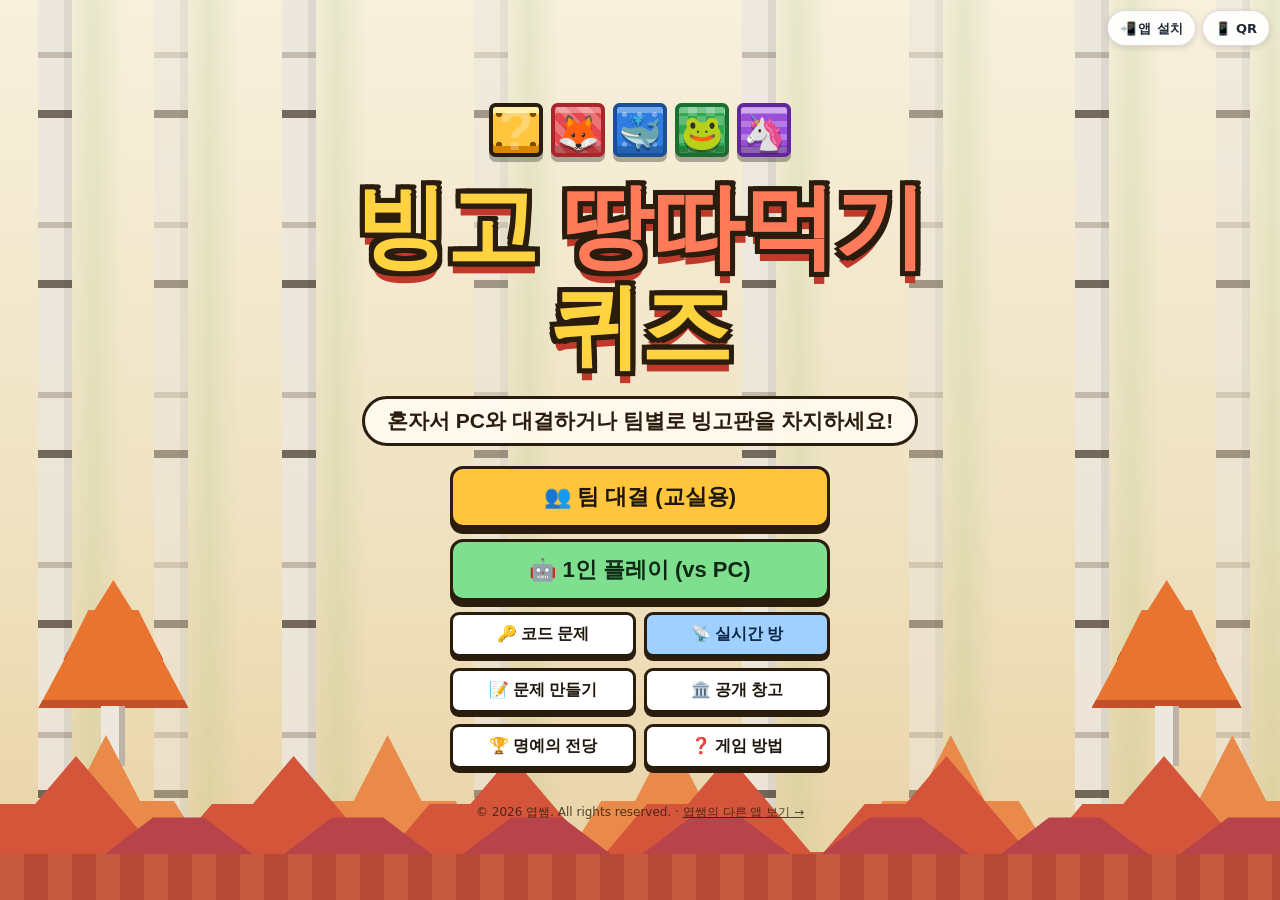
==== commit 4e276fb2: "기능 전면 확장: 실시간 교실 방, 공개 문제 창고, 6팀·초성힌트·이미지압축·수식·명예의 전당·CSV/인쇄" ====
--- a/index.html
+++ b/index.html
@@ -25,6 +25,7 @@
 <body data-theme="forest">
 
 <div id="bg" aria-hidden="true"></div>
+<div id="sr-live" class="sr-only-select" aria-live="polite" aria-atomic="true"></div>
 <div id="offline-pill" class="offline-pill hidden" role="status">📡 오프라인 모드 (기본·저장 세트 사용 가능)</div>
 
 <!-- ===== 타이틀 ===== -->
@@ -37,9 +38,16 @@
     <button class="pbtn gold big" id="btn-new">👥 팀 대결 (교실용)</button>
     <button class="pbtn ok big" id="btn-solo">🤖 1인 플레이 (vs PC)</button>
     <button class="pbtn blue big hidden" id="btn-continue"></button>
-    <button class="pbtn white" id="btn-code-join">🔑 공유 코드로 문제 열기</button>
     <div class="title-sub-row">
-      <button class="pbtn white" id="btn-editor">📝 문제 세트 만들기</button>
+      <button class="pbtn white" id="btn-code-join">🔑 코드 문제</button>
+      <button class="pbtn blue" id="btn-live-join">📡 실시간 방</button>
+    </div>
+    <div class="title-sub-row">
+      <button class="pbtn white" id="btn-editor">📝 문제 만들기</button>
+      <button class="pbtn white" id="btn-library">🏛️ 공개 창고</button>
+    </div>
+    <div class="title-sub-row">
+      <button class="pbtn white" id="btn-hof">🏆 명예의 전당</button>
       <button class="pbtn white" id="btn-howto">❓ 게임 방법</button>
     </div>
   </div>
@@ -72,7 +80,7 @@
       </div>
     </div>
     <div class="ess-block">
-      <h3><span>📚 문제 세트</span><button type="button" class="pbtn sm blue" id="btn-code-join2">🔑 코드로 열기</button></h3>
+      <h3><span>📚 문제 세트</span><span style="display:flex;gap:6px;flex-wrap:wrap"><button type="button" class="pbtn sm white" id="btn-library2">🏛️ 공개 창고</button><button type="button" class="pbtn sm blue" id="btn-code-join2">🔑 코드로 열기</button></span></h3>
       <div class="set-picker-bar">
         <div class="set-search-row">
           <input type="search" class="set-search" id="set-search" placeholder="🔍 과목·세트 이름 검색" aria-label="문제 세트 검색">
@@ -110,6 +118,8 @@
           <div class="opt-row"><label>황금 칸<small>숨겨진 칸 · 열면 2칸만큼 점수</small></label><select data-opt="golden"><option value="0">없음</option><option value="1">1개</option><option value="2">2개</option><option value="3">3개</option><option value="5">5개</option></select></div>
           <div class="opt-row"><label>배경 테마<small>수업 분위기나 교실 조명에 맞춰 고르세요</small></label><select data-opt="theme"><option value="forest">🍂 가을 숲</option><option value="ocean">🌊 바닷속</option><option value="space">🚀 우주 (다크)</option><option value="chalkboard">🖍️ 칠판 다크</option></select></div>
           <div class="opt-row"><label>배경 음악 분위기<small>활기찬 대결풍 또는 차분한 복습풍</small></label><select data-opt="bgmStyle"><option value="upbeat">🎶 활기찬 대결</option><option value="calm">🎵 차분한 복습</option></select></div>
+          <div class="opt-row"><label for="o-ttsauto">🔊 문제 자동 읽어주기<small>문제가 열리면 자동으로 한 번 읽어 줘요</small></label><input type="checkbox" id="o-ttsauto" data-opt="ttsAuto"></div>
+          <div class="opt-row"><label>읽기 속도<small>저학년·영어 듣기 수업에 맞춰 조절</small></label><select data-opt="ttsRate"><option value="0.8">🐢 천천히</option><option value="1">보통</option><option value="1.15">🐇 빠르게</option></select></div>
           <div class="opt-row"><label for="o-reach">빙고 직전 힌트<small>1칸만 남으면 빙고 되는 칸을 🔥로 표시</small></label><input type="checkbox" id="o-reach" data-opt="reachHint"></div>
           <div class="opt-row"><label for="o-motion">애니메이션 줄이기<small>반짝임·흔들림 효과를 끄고 차분하게 진행</small></label><input type="checkbox" id="o-motion" data-opt="reduceMotion"></div>
         </div>
@@ -120,11 +130,13 @@
           <div class="opt-row"><label>목표 빙고 (먼저 승리)<small>지정한 줄 수를 먼저 완성하면 바로 게임 종료</small></label><select data-opt="bingoGoal"><option value="0">없음 (끝까지 대결)</option><option value="1">1줄 먼저 달성</option><option value="2">2줄 먼저 달성</option><option value="3">3줄 먼저 달성</option></select></div>
           <div class="opt-row"><label>틀렸을 때<small>틀린 칸을 어떻게 할까요?</small></label><select data-opt="wrongMode"><option value="keep">칸 그대로 (다른 팀이 다시 도전)</option><option value="reveal">정답 공개 후 빈 땅이 됨</option></select></div>
           <div class="opt-row"><label for="o-autonext">정답 후 자동 넘김<small>끄면 ‘다음으로’ 버튼을 눌러 설명 후 넘어가요</small></label><input type="checkbox" id="o-autonext" data-opt="autoNext"></div>
-          <div class="opt-row"><label for="o-hint50">💡 50:50 찬스 허용<small>팀·플레이어당 게임 중 1회 오답 2개 지우기</small></label><input type="checkbox" id="o-hint50" data-opt="hint5050"></div>
+          <div class="opt-row"><label for="o-hint50">💡 힌트 찬스 허용<small>객관식 50:50 · 주관식 초성 힌트 (게임당 1회)</small></label><input type="checkbox" id="o-hint50" data-opt="hint5050"></div>
+          <div class="opt-row"><label for="o-catchup">⚡ 역전 보정<small>1위와 30점 이상 차이 나면 좋은 보상 확률 증가</small></label><input type="checkbox" id="o-catchup" data-opt="catchupBoost"></div>
           <div class="opt-row"><label for="o-shuffle">문제 순서 섞기<small>끄면 1번 칸부터 문제 순서대로 놓여요</small></label><input type="checkbox" id="o-shuffle" data-opt="shuffle"></div>
           <div class="opt-row"><label for="o-rewards">보상 카드<small>정답을 맞히면 카드 3장 중 1장 뽑기</small></label><input type="checkbox" id="o-rewards" data-opt="rewards"></div>
           <div class="opt-row"><label for="o-penalties">벌칙 카드 섞기<small>꽝, 점수 -10, 지진, 벌칙 미션 등</small></label><input type="checkbox" id="o-penalties" data-opt="penalties"></div>
           <div class="opt-row"><label for="o-strong">강력 카드 섞기<small>💣 폭탄, 🔀 점수 체인지 (역전이 쉬워져요)</small></label><input type="checkbox" id="o-strong" data-opt="strong"></div>
+          <div class="ed-btns"><button type="button" class="pbtn sm white" id="btn-rw-custom">🃏 보상 카드 세부 선택</button></div>
         </div>
       </div>
     </div>
@@ -159,8 +171,15 @@
         <textarea class="ed-field" id="ed-text" style="margin-top:8px" placeholder="여기에 문제를 붙여 넣으세요.&#10;&#10;식물이 햇빛을 받아 스스로 양분을 만드는 과정은? | 광합성 | 증산 작용 | 호흡 | 소화 | 해설: 빛 에너지를 이용해 양분을 만들어요.&#10;우리 몸에서 피를 온몸으로 보내는 기관은? | 심장"></textarea>
       </div>
       <div id="ed-cards-wrap" class="hidden">
+        <div class="ed-batch-bar" id="ed-batch-bar">
+          <button type="button" class="pbtn sm white" id="ed-sel-all">☑️ 전체 선택</button>
+          <button type="button" class="pbtn sm white" id="ed-shuffle-cards">🔀 순서 섞기</button>
+          <button type="button" class="pbtn sm bad" id="ed-del-selected">🗑️ 선택 삭제</button>
+          <span class="hint" style="margin:0;margin-left:auto">그림 칸에서 Ctrl+V로 캡처 붙여넣기 가능!</span>
+        </div>
         <div class="ed-cards" id="ed-cards"></div>
         <div class="ed-btns"><button type="button" class="pbtn sm blue" id="ed-add-card">➕ 새 문제 추가</button></div>
+        <input type="file" id="ed-img-file" accept="image/*" class="hidden">
       </div>
       <div class="ed-status" id="ed-status"></div>
       <div class="ed-preview" id="ed-preview"></div>
@@ -223,12 +242,14 @@
     </div>
     <div class="rankbar" id="rankbar"></div>
     <div class="right">
+      <button class="pbtn white g-opt-btn" id="g-live" title="학생 기기 실시간 참여 방 열기">📡 실시간 방</button>
       <button class="pbtn white g-opt-btn" id="g-settings" title="게임 중 규칙·테마 변경">⚙️ 설정</button>
       <button class="pbtn white g-opt-btn" id="g-fs" title="전체화면 (F)">⛶ 전체화면</button>
       <button class="pbtn white g-opt-btn" id="g-help" title="게임 방법">❓</button>
       <div class="more-wrap">
         <button class="pbtn white" id="g-more" aria-expanded="false" aria-label="더보기 메뉴">⋯</button>
         <div class="more-menu hidden" id="more-menu">
+          <button type="button" data-more="live">📡 실시간 방</button>
           <button type="button" data-more="settings">⚙️ 게임 중 설정</button>
           <button type="button" data-more="bgm">♫ 음악</button>
           <button type="button" data-more="sfx">♪ 효과음</button>
@@ -266,8 +287,23 @@
   <div class="start-row">
     <button class="pbtn gold big" id="r-again">🔁 같은 설정으로 다시</button>
     <button class="pbtn blue big" id="r-review">📝 오답 복습</button>
+    <button class="pbtn white big" id="r-hof-save">🏆 명예의 전당 기록</button>
+    <button class="pbtn white big" id="r-hof-view">📜 명예의 전당</button>
     <button class="pbtn white big" id="r-board">🗺️ 빙고판 보기</button>
     <button class="pbtn white big" data-go="title">🏠 처음으로</button>
+  </div>
+</section>
+
+<!-- ===== 실시간 방 학생 화면 ===== -->
+<section id="screen-live-student" class="screen">
+  <div class="live-card">
+    <div class="live-head">
+      <button type="button" class="pbtn sm white" id="ls-exit">◀ 나가기</button>
+      <b id="ls-room-title">📡 실시간 교실 방</b>
+      <span class="live-status" id="ls-status">연결 대기</span>
+    </div>
+    <div class="solo-stats-bar" id="ls-meta">방 상태를 기다리는 중...</div>
+    <div id="ls-stage"></div>
   </div>
 </section>
 
--- a/styles/main.css
+++ b/styles/main.css
@@ -383,6 +383,8 @@
 .pat1{background-image:radial-gradient(rgba(255,255,255,.34) 22%,transparent 24%);background-size:15px 15px}
 .pat2{background-image:conic-gradient(rgba(255,255,255,.22) 25%,transparent 0 50%,rgba(255,255,255,.22) 0 75%,transparent 0);background-size:18px 18px}
 .pat3{background-image:repeating-linear-gradient(0deg,rgba(255,255,255,.26) 0 6px,transparent 6px 13px)}
+.pat4{background-image:repeating-linear-gradient(45deg,rgba(255,255,255,.22) 0 5px,transparent 5px 12px),repeating-linear-gradient(-45deg,rgba(255,255,255,.22) 0 5px,transparent 5px 12px)}
+.pat5{background-image:radial-gradient(rgba(255,255,255,.32) 18%,transparent 20%),radial-gradient(rgba(0,0,0,.09) 18%,transparent 20%);background-size:16px 16px;background-position:0 0,8px 8px}
 .tile.empty{--f:#b9a68a;--s:#8f7a5e;--h:#d8c8ae;--o:#6b5a44;border-style:dashed;
   background-image:repeating-linear-gradient(135deg,transparent 0 10px,rgba(0,0,0,.07) 10px 12px)}
 .tile.empty .tnum{color:#5e4e38;text-shadow:none;font-size:calc(var(--size)/(var(--n,5)*4))}
@@ -437,6 +439,12 @@
 @keyframes floatUp{0%{opacity:0;transform:translateY(10px)}20%{opacity:1}100%{opacity:0;transform:translateY(-40px)}}
 .tcard.pop{animation:cardpop .4s}
 @keyframes cardpop{50%{transform:scale(1.1)}}
+#arena.compact-sides .side{gap:10px}
+#arena.compact-sides .tcard{padding:8px 10px 6px}
+#arena.compact-sides .tcard .ava{font-size:34px}
+#arena.compact-sides .tcard .sc{font-size:34px}
+#arena.compact-sides .tcard .nm{font-size:15px}
+#arena.compact-sides .tcard .meta{font-size:11.5px;margin-top:2px;padding-top:3px}
 .mob-scores{display:none}
 
 @media (max-width:900px){
@@ -671,7 +679,57 @@
   .pr-key{page-break-before:always;margin-top:18px;border-top:2px solid #000;padding-top:10px}
   .pr-key h2{font-size:16px;margin:0 0 8px}
   .pr-key-item{font-size:12.5px;margin-bottom:5px}
-}
+  .pr-bingo-grid{display:grid;grid-template-columns:repeat(var(--pn,5),1fr);gap:6px;margin-top:10px}
+  .pr-bingo-cell{border:2px solid #222;border-radius:8px;padding:8px 6px;min-height:92px;display:flex;flex-direction:column;justify-content:space-between;break-inside:avoid}
+  .pr-bingo-num{font-weight:900;font-size:13px}
+  .pr-bingo-q{font-size:11px;line-height:1.35;margin:4px 0}
+  .pr-bingo-mark{font-size:10px;color:#555;border-top:1px dashed #aaa;padding-top:3px}
+}
+
+/* ---------- 추가 고도화 스타일 (서식·배치·실시간방·창고·명예의전당) ---------- */
+.q-em{background:#fef08a;color:#713f12;padding:0 5px;border-radius:5px}
+.q-blank{display:inline-block;min-width:2.8em;height:.95em;border-bottom:3px solid currentColor;vertical-align:-2px;margin:0 3px}
+.q-hint-box{margin:8px auto 0;padding:8px 14px;border-radius:10px;background:#fef3c7;border:2px dashed #d97706;color:#78350f;font-size:18px;font-weight:900;text-align:center;letter-spacing:2px;max-width:92%}
+.ed-batch-bar{display:flex;gap:8px;flex-wrap:wrap;align-items:center;margin:8px 0 4px;padding:8px 10px;border-radius:10px;background:var(--soft-bg);border:2px dashed var(--border-soft)}
+.ed-card-chk{width:18px;height:18px;accent-color:#e08a00;flex:none}
+.ed-img-row{display:flex;gap:6px;align-items:center}
+.ed-img-row input{flex:1;min-width:0}
+.ed-img-thumb{max-height:76px;max-width:140px;border-radius:8px;border:2px solid var(--border-soft);object-fit:contain;background:#fff;align-self:flex-start}
+.topbar .pbtn.live-on{background:#bbf7d0;color:#14532d;border-color:#15803d}
+.live-vote-pill{background:#dcfce7;border:2px solid #16a34a;color:#166534;border-radius:999px;padding:1px 9px;font-size:.8em;font-weight:900;white-space:nowrap}
+.live-resp-box{margin-top:10px;padding:10px 12px;border-radius:12px;background:#f0fdf4;border:2px solid #22c55e;color:#14532d;font-size:13.5px}
+.live-resp-bar{display:flex;gap:8px;flex-wrap:wrap;margin-top:6px}
+.live-resp-pill{background:#fff;border:1.5px solid #16a34a;border-radius:999px;padding:2px 9px;font-weight:800}
+
+#screen-live-student{flex-direction:column;align-items:center;justify-content:flex-start;padding:16px 12px 28px;gap:12px}
+.live-card{width:min(540px,100%);background:var(--panel-bg);border:3px solid var(--ink);border-radius:16px;padding:16px;box-shadow:0 6px 0 var(--ink);display:flex;flex-direction:column;gap:10px}
+.live-head{display:flex;align-items:center;justify-content:space-between;gap:8px;flex-wrap:wrap}
+.live-status{font-size:12.5px;font-weight:900;padding:3px 10px;border-radius:999px;background:#e2e8f0;color:#1e293b}
+.live-status.ok{background:#dcfce7;color:#166534}
+.live-status.err{background:#fee2e2;color:#991b1b}
+.live-grid{display:grid;grid-template-columns:repeat(var(--ln,5),1fr);gap:6px;width:100%}
+.live-tile-btn{aspect-ratio:1/1;border:2.5px solid var(--ink);border-radius:10px;background:#ffc53d;color:#1f160c;font-weight:900;font-size:16px;display:flex;align-items:center;justify-content:center;padding:0;box-shadow:0 3px 0 var(--ink)}
+.live-tile-btn.opened{background:#e2e8f0;color:#475569;box-shadow:none;opacity:.65}
+.live-tile-btn.voted{outline:4px solid #2563eb;transform:scale(1.04)}
+.live-opt-btn{width:100%;text-align:left;padding:13px 14px;border:3px solid var(--ink);border-radius:12px;background:#fff;color:#1f160c;font-weight:800;font-size:16px;box-shadow:0 4px 0 var(--ink)}
+.live-opt-btn.picked{background:#fef08a;border-color:#d97706}
+
+.lib-grid{display:grid;grid-template-columns:repeat(auto-fill,minmax(min(260px,100%),1fr));gap:10px;max-height:52vh;overflow:auto;margin-top:10px;padding:2px}
+.lib-card{background:var(--card-bg);border:2.5px solid var(--ink);border-radius:12px;padding:12px;display:flex;flex-direction:column;gap:6px;text-align:left}
+.lib-card-title{font-weight:900;font-size:15.5px;line-height:1.35}
+.lib-card-meta{font-size:12px;font-weight:700;color:var(--muted)}
+.rw-custom-grid{display:grid;grid-template-columns:repeat(auto-fill,minmax(min(210px,100%),1fr));gap:8px;max-height:54vh;overflow:auto;margin:10px 0}
+.rw-custom-item{display:flex;align-items:center;gap:8px;padding:8px 10px;border:2px solid var(--border-soft);border-radius:10px;background:var(--card-bg);font-size:13.5px;font-weight:800;cursor:pointer}
+.rw-custom-item input{width:20px;height:20px;accent-color:#e08a00;flex:none}
+.hof-list{display:flex;flex-direction:column;gap:8px;max-height:54vh;overflow:auto;margin:10px 0}
+.hof-item{background:var(--card-bg);border:2px solid var(--border-soft);border-radius:11px;padding:10px 12px;display:flex;justify-content:space-between;align-items:center;gap:8px;flex-wrap:wrap}
+
+body[data-theme="space"] .live-resp-box,
+body[data-theme="chalkboard"] .live-resp-box{background:rgba(34,197,94,.18);border-color:#4ade80;color:#dcfce7}
+body[data-theme="space"] .live-resp-pill,
+body[data-theme="chalkboard"] .live-resp-pill{background:#0f172a;color:#f8fafc;border-color:#4ade80}
+body[data-theme="space"] .q-hint-box,
+body[data-theme="chalkboard"] .q-hint-box{background:rgba(251,191,36,.2);border-color:#fbbf24;color:#fef08a}
 
 /* 애니메이션 줄이기 */
 body.reduce-motion .rk.first .e,
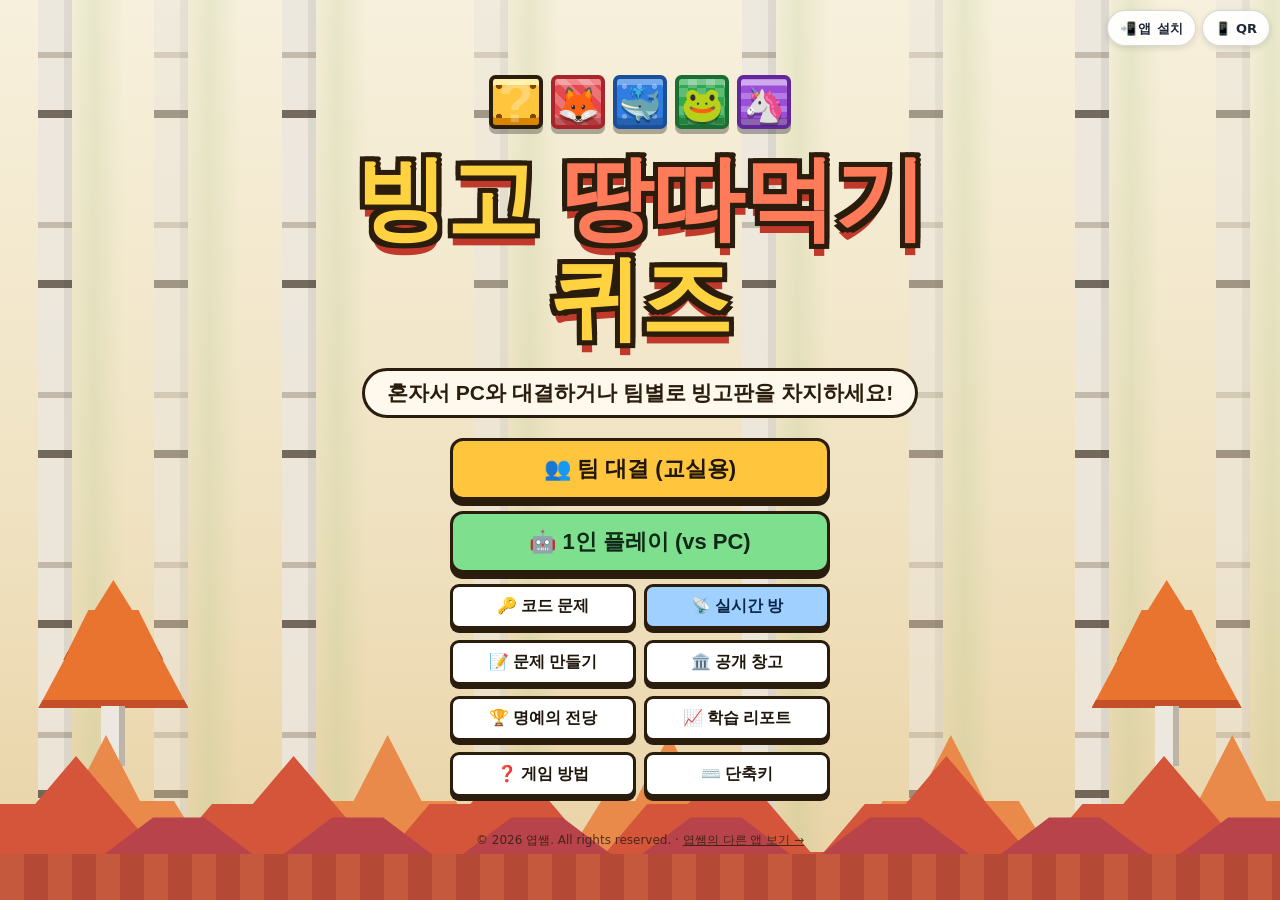
==== commit 97bac136: "전체 로드맵 1~10번 고도화, game.js 2차 분리 및 CI 단위 테스트 추가" ====
--- a/index.html
+++ b/index.html
@@ -38,6 +38,7 @@
     <button class="pbtn gold big" id="btn-new">👥 팀 대결 (교실용)</button>
     <button class="pbtn ok big" id="btn-solo">🤖 1인 플레이 (vs PC)</button>
     <button class="pbtn blue big hidden" id="btn-continue"></button>
+    <button class="pbtn pink big hidden" id="btn-weak-bank"></button>
     <div class="title-sub-row">
       <button class="pbtn white" id="btn-code-join">🔑 코드 문제</button>
       <button class="pbtn blue" id="btn-live-join">📡 실시간 방</button>
@@ -48,7 +49,11 @@
     </div>
     <div class="title-sub-row">
       <button class="pbtn white" id="btn-hof">🏆 명예의 전당</button>
+      <button class="pbtn white" id="btn-report">📈 학습 리포트</button>
+    </div>
+    <div class="title-sub-row">
       <button class="pbtn white" id="btn-howto">❓ 게임 방법</button>
+      <button class="pbtn white" id="btn-keys">⌨️ 단축키</button>
     </div>
   </div>
   <p class="ys-credit">© 2026 엽쌤. All rights reserved. · <a href="https://gmlduqzhd123-lab.github.io/YScode/">엽쌤의 다른 앱 보기 →</a></p>
@@ -75,6 +80,16 @@
         <div id="solo-stats-bar" class="solo-stats-bar"></div>
       </div>
       <div id="team-box">
+        <div class="cls-prof-bar">
+          <select id="cls-prof-select" aria-label="저장된 학급 프로파일"><option value="">🏫 저장된 학급 불러오기…</option></select>
+          <button type="button" class="pbtn sm white" id="cls-prof-save">💾 반 저장</button>
+          <button type="button" class="pbtn sm bad hidden" id="cls-prof-del" title="선택한 학급 프로파일 삭제">🗑️</button>
+        </div>
+        <div class="team-preset-bar">
+          <button type="button" class="pbtn sm white" id="tp-group">🏫 1~6모둠</button>
+          <button type="button" class="pbtn sm white" id="tp-animal">🐾 동물팀</button>
+          <button type="button" class="pbtn sm white" id="tp-shuffle">🎲 팀 순서 섞기</button>
+        </div>
         <div id="team-rows"></div>
         <p class="hint">동물 버튼을 누르면 캐릭터를 고를 수 있어요. 팀 이름은 8글자까지 쓸 수 있어요.</p>
       </div>
@@ -92,6 +107,7 @@
       <div class="set-info" id="set-info"></div>
       <div class="ed-btns">
         <button type="button" class="pbtn sm white" id="btn-editor2">📝 문제 세트 만들기 · 고치기</button>
+        <button type="button" class="pbtn sm pink hidden" id="btn-weak-bank2"></button>
       </div>
     </div>
     <div class="ess-block">
@@ -121,6 +137,8 @@
           <div class="opt-row"><label for="o-ttsauto">🔊 문제 자동 읽어주기<small>문제가 열리면 자동으로 한 번 읽어 줘요</small></label><input type="checkbox" id="o-ttsauto" data-opt="ttsAuto"></div>
           <div class="opt-row"><label>읽기 속도<small>저학년·영어 듣기 수업에 맞춰 조절</small></label><select data-opt="ttsRate"><option value="0.8">🐢 천천히</option><option value="1">보통</option><option value="1.15">🐇 빠르게</option></select></div>
           <div class="opt-row"><label for="o-reach">빙고 직전 힌트<small>1칸만 남으면 빙고 되는 칸을 🔥로 표시</small></label><input type="checkbox" id="o-reach" data-opt="reachHint"></div>
+          <div class="opt-row"><label for="o-combo">🔥 3연속 콤보 보너스<small>3문제 이상 연속 정답 시 매번 +5점 추가</small></label><input type="checkbox" id="o-combo" data-opt="comboBonus"></div>
+          <div class="opt-row"><label for="o-bigscreen">🖥️ 전자칠판 대형 모드<small>교실 TV·프로젝터용 큰 글자·고대비 보기</small></label><input type="checkbox" id="o-bigscreen" data-opt="bigScreen"></div>
           <div class="opt-row"><label for="o-motion">애니메이션 줄이기<small>반짝임·흔들림 효과를 끄고 차분하게 진행</small></label><input type="checkbox" id="o-motion" data-opt="reduceMotion"></div>
         </div>
         <div class="panel">
@@ -129,6 +147,10 @@
           <div class="opt-row"><label>라운드 제한<small>모든 팀이 한 번씩 하면 1라운드</small></label><select data-opt="roundLimit"><option value="0">없음 (칸이 모두 열릴 때까지)</option><option value="4">4라운드</option><option value="6">6라운드</option><option value="8">8라운드</option><option value="10">10라운드</option><option value="12">12라운드</option></select></div>
           <div class="opt-row"><label>목표 빙고 (먼저 승리)<small>지정한 줄 수를 먼저 완성하면 바로 게임 종료</small></label><select data-opt="bingoGoal"><option value="0">없음 (끝까지 대결)</option><option value="1">1줄 먼저 달성</option><option value="2">2줄 먼저 달성</option><option value="3">3줄 먼저 달성</option></select></div>
           <div class="opt-row"><label>틀렸을 때<small>틀린 칸을 어떻게 할까요?</small></label><select data-opt="wrongMode"><option value="keep">칸 그대로 (다른 팀이 다시 도전)</option><option value="reveal">정답 공개 후 빈 땅이 됨</option></select></div>
+          <div class="opt-row"><label for="o-steal">⚡ 오답 스틸 찬스<small>팀 대결에서 틀리면 다른 팀이 바로 도전 (칸 유지 모드)</small></label><input type="checkbox" id="o-steal" data-opt="stealOnWrong"></div>
+          <div class="opt-row"><label for="o-listen">🎧 듣기 평가 모드<small>문제 글을 숨기고 🔊 음성 재생 중심으로 출제</small></label><input type="checkbox" id="o-listen" data-opt="listeningMode"></div>
+          <div class="opt-row"><label for="o-jeopardy">💎 배점 차등 (제퍼디)<small>위치·난이도별 10/20/30점 차등 배점</small></label><input type="checkbox" id="o-jeopardy" data-opt="jeopardyPts"></div>
+          <div class="opt-row"><label for="o-pool">♻️ 안 푼 문제 우선 출제<small>문제가 많을 때 이전 판에 안 나온 문제부터 출제</small></label><input type="checkbox" id="o-pool" data-opt="poolNoRepeat"></div>
           <div class="opt-row"><label for="o-autonext">정답 후 자동 넘김<small>끄면 ‘다음으로’ 버튼을 눌러 설명 후 넘어가요</small></label><input type="checkbox" id="o-autonext" data-opt="autoNext"></div>
           <div class="opt-row"><label for="o-hint50">💡 힌트 찬스 허용<small>객관식 50:50 · 주관식 초성 힌트 (게임당 1회)</small></label><input type="checkbox" id="o-hint50" data-opt="hint5050"></div>
           <div class="opt-row"><label for="o-catchup">⚡ 역전 보정<small>1위와 30점 이상 차이 나면 좋은 보상 확률 증가</small></label><input type="checkbox" id="o-catchup" data-opt="catchupBoost"></div>
@@ -171,9 +193,19 @@
         <textarea class="ed-field" id="ed-text" style="margin-top:8px" placeholder="여기에 문제를 붙여 넣으세요.&#10;&#10;식물이 햇빛을 받아 스스로 양분을 만드는 과정은? | 광합성 | 증산 작용 | 호흡 | 소화 | 해설: 빛 에너지를 이용해 양분을 만들어요.&#10;우리 몸에서 피를 온몸으로 보내는 기관은? | 심장"></textarea>
       </div>
       <div id="ed-cards-wrap" class="hidden">
+        <div class="ed-card-filter-row">
+          <input type="search" class="set-search" id="ed-card-search" placeholder="🔍 카드 문제·정답 검색">
+          <select id="ed-card-type-filter" aria-label="카드 유형 필터">
+            <option value="all">전체 보기</option>
+            <option value="mc">객관식만</option>
+            <option value="sa">주관식만</option>
+            <option value="inc">미완성만</option>
+          </select>
+        </div>
         <div class="ed-batch-bar" id="ed-batch-bar">
           <button type="button" class="pbtn sm white" id="ed-sel-all">☑️ 전체 선택</button>
           <button type="button" class="pbtn sm white" id="ed-shuffle-cards">🔀 순서 섞기</button>
+          <button type="button" class="pbtn sm white" id="ed-toggle-type">🔄 유형 일괄 변환</button>
           <button type="button" class="pbtn sm bad" id="ed-del-selected">🗑️ 선택 삭제</button>
           <span class="hint" style="margin:0;margin-left:auto">그림 칸에서 Ctrl+V로 캡처 붙여넣기 가능!</span>
         </div>
@@ -187,10 +219,12 @@
         <button class="pbtn gold" id="ed-save">💾 저장하기</button>
         <button class="pbtn ok" id="ed-use">🚩 저장하고 이 세트로 게임하기</button>
         <button class="pbtn white" id="ed-paste">📋 붙여넣기</button>
+        <button class="pbtn white" id="ed-cleanup">🧹 형식 정리</button>
         <button class="pbtn white" id="ed-new">🆕 새로 쓰기</button>
         <button class="pbtn white" id="ed-sample">📋 예시 문제 넣기</button>
         <button class="pbtn white" id="ed-export">⬇️ 파일로 내보내기(.txt)</button>
         <button class="pbtn white" id="ed-import">⬆️ 파일 불러오기</button>
+        <button class="pbtn white" id="ed-csv-tpl">📊 엑셀 양식(.csv)</button>
         <button class="pbtn white" id="ed-print">🖨️ 학습지 인쇄</button>
         <button class="pbtn blue" id="ed-share">🔗 코드·QR 공유</button>
         <input type="file" id="ed-file" accept=".txt,.csv,text/plain" class="hidden">
@@ -207,6 +241,7 @@
           <button type="button" class="pbtn sm blue" id="sets-analytics">📊 공유 코드 현황</button>
           <input type="file" id="sets-restore-file" accept=".json,application/json" class="hidden">
         </div>
+        <div class="ed-storage" id="ed-storage-bar" aria-live="polite"></div>
       </div>
       <div class="panel">
         <h3>🤖 AI에게 문제 만들기 부탁하기</h3>
@@ -256,6 +291,7 @@
           <button type="button" data-more="vol">🔉 음량</button>
           <button type="button" data-more="log">📜 기록</button>
           <button type="button" data-more="fs">⛶ 전체화면</button>
+          <button type="button" data-more="keys">⌨️ 단축키 안내</button>
           <button type="button" data-more="help">❓ 게임 방법</button>
         </div>
       </div>
@@ -263,6 +299,7 @@
       <div class="round" id="round"></div>
     </div>
   </div>
+  <div id="live-react-feed" class="live-react-feed" aria-hidden="true"></div>
   <div class="arena" id="arena">
     <aside class="side left" id="side-left"></aside>
     <main class="board-wrap">
@@ -287,6 +324,7 @@
   <div class="start-row">
     <button class="pbtn gold big" id="r-again">🔁 같은 설정으로 다시</button>
     <button class="pbtn blue big" id="r-review">📝 오답 복습</button>
+    <button class="pbtn ok big" id="r-export-png">🖼️ 결과 카드 저장(.png)</button>
     <button class="pbtn white big" id="r-hof-save">🏆 명예의 전당 기록</button>
     <button class="pbtn white big" id="r-hof-view">📜 명예의 전당</button>
     <button class="pbtn white big" id="r-board">🗺️ 빙고판 보기</button>
@@ -303,7 +341,15 @@
       <span class="live-status" id="ls-status">연결 대기</span>
     </div>
     <div class="solo-stats-bar" id="ls-meta">방 상태를 기다리는 중...</div>
+    <div id="ls-team-bar" class="ls-team-bar hidden"></div>
     <div id="ls-stage"></div>
+    <div id="ls-react-bar" class="ls-react-bar">
+      <span>응원:</span>
+      <button type="button" class="pbtn sm white" data-react="👏">👏</button>
+      <button type="button" class="pbtn sm white" data-react="🔥">🔥</button>
+      <button type="button" class="pbtn sm white" data-react="😮">😮</button>
+      <button type="button" class="pbtn sm white" data-react="🎉">🎉</button>
+    </div>
   </div>
 </section>
 
--- a/styles/main.css
+++ b/styles/main.css
@@ -457,6 +457,9 @@
   .board-stage{--size:min(92vw,calc(100dvh - 195px),520px)}
   .turn-banner{max-width:94vw;font-size:14.5px;padding:6px 12px}
   .mob-scores{display:flex;gap:6px;flex-wrap:wrap;justify-content:center;width:100%;max-width:96vw}
+  .mob-scores.many-teams{flex-wrap:nowrap;justify-content:flex-start;overflow-x:auto;-webkit-overflow-scrolling:touch;scrollbar-width:none;padding:2px 4px 4px;scroll-snap-type:x proximity}
+  .mob-scores.many-teams::-webkit-scrollbar{display:none}
+  .mob-scores.many-teams .ms-chip{flex:none;padding:3px 9px;font-size:12px;scroll-snap-align:center}
   .ms-chip{display:inline-flex;align-items:center;gap:4px;padding:4px 10px;border-radius:999px;background:#fff;color:#1f160c;border:2.5px solid var(--c);font-size:12.5px;font-weight:900;box-shadow:0 2px 0 var(--d);white-space:nowrap;transition:transform .08s}
   .ms-chip:active{transform:translateY(1px)}
   .ms-chip.turn{background:#fff6cc;box-shadow:0 0 0 3px rgba(255,214,0,.85),0 2px 0 var(--d)}
@@ -731,6 +734,92 @@
 body[data-theme="space"] .q-hint-box,
 body[data-theme="chalkboard"] .q-hint-box{background:rgba(251,191,36,.2);border-color:#fbbf24;color:#fef08a}
 
+/* ---------- 단기 고도화 추가 스타일 ---------- */
+.team-preset-bar{display:flex;gap:6px;flex-wrap:wrap;margin-bottom:8px}
+.ed-num-btn{border:2px solid var(--ink);border-radius:7px;background:#fff3c4;color:#1f160c;padding:2px 8px;font-weight:900;font-size:13px;cursor:pointer}
+.ed-num-btn:hover{background:#fde68a}
+.ed-storage{margin-top:12px;padding:10px 12px;border-radius:10px;border:2px solid var(--border-soft);background:var(--soft-bg);font-size:13px}
+.ed-storage-head{display:flex;justify-content:space-between;align-items:center;gap:8px;font-weight:800;margin-bottom:6px;flex-wrap:wrap}
+.ed-storage-track{height:10px;border-radius:999px;background:rgba(0,0,0,.1);overflow:hidden;border:1px solid var(--border-soft)}
+.ed-storage-fill{height:100%;background:linear-gradient(90deg,#2fa84f,#22c55e);transition:width .25s}
+.ed-storage.warn{border-color:#f59e0b;background:rgba(254,243,199,.65)}
+.ed-storage.warn .ed-storage-fill{background:linear-gradient(90deg,#f59e0b,#ea580c)}
+.ed-storage.danger{border-color:#ef4444;background:rgba(254,226,226,.7)}
+.ed-storage.danger .ed-storage-fill{background:linear-gradient(90deg,#ef4444,#dc2626)}
+.live-vote-btn{cursor:pointer;transition:transform .08s,box-shadow .12s}
+.live-vote-btn:hover{background:#bbf7d0;box-shadow:0 2px 0 #15803d}
+.live-vote-btn:active{transform:translateY(1px)}
+.live-status.warn{background:#fef3c7;color:#92400e}
+.ls-score-pill{display:inline-flex;align-items:center;gap:4px;padding:1px 9px;border-radius:999px;background:#fef08a;border:1.5px solid #d97706;color:#78350f;font-weight:900;font-size:12.5px}
+.live-res-banner{padding:10px 12px;border-radius:12px;border:2.5px solid var(--ink);font-weight:900;text-align:center;font-size:14.5px;margin-top:4px}
+.live-res-banner.ok{background:#dcfce7;color:#14532d;border-color:#16a34a}
+.live-res-banner.bad{background:#fee2e2;color:#7f1d1d;border-color:#dc2626}
+.live-res-banner.info{background:#e0f2fe;color:#0c4a6e;border-color:#0284c7}
+.live-opt-btn.right{background:#dcfce7;border-color:#16a34a;color:#14532d}
+.live-opt-btn.wrong{background:#fee2e2;border-color:#dc2626;color:#7f1d1d}
+.q-steal-box{margin-top:10px;padding:10px 12px;border-radius:12px;background:#fff7ed;border:2.5px solid #ea580c;text-align:center;width:100%}
+.q-steal-title{font-weight:900;font-size:14.5px;color:#9a3412;margin-bottom:8px}
+.q-steal-btns{display:flex;gap:8px;justify-content:center;flex-wrap:wrap}
+
+body[data-theme="space"] .ed-storage.warn,
+body[data-theme="chalkboard"] .ed-storage.warn{background:rgba(245,158,11,.2);color:#fef3c7}
+body[data-theme="space"] .ed-storage.danger,
+body[data-theme="chalkboard"] .ed-storage.danger{background:rgba(239,68,68,.22);color:#fecaca}
+body[data-theme="space"] .q-steal-box,
+body[data-theme="chalkboard"] .q-steal-box{background:rgba(234,88,12,.2);border-color:#fb923c}
+body[data-theme="space"] .q-steal-title,
+body[data-theme="chalkboard"] .q-steal-title{color:#fed7aa}
+
+/* ---------- 전체 로드맵 확장 스타일 ---------- */
+.cls-prof-bar{display:flex;gap:6px;align-items:center;flex-wrap:wrap;margin-bottom:8px}
+.cls-prof-bar select{flex:1 1 160px;min-width:0;max-width:100%;font-size:13.5px;font-weight:800;padding:6px 8px;border:2px solid var(--ink);border-radius:8px;background:var(--input-bg);color:var(--input-tx)}
+.ed-card-filter-row{display:flex;gap:8px;flex-wrap:wrap;align-items:center;margin:8px 0 4px}
+.ed-card-filter-row .set-search{flex:1 1 180px;min-width:0}
+.ed-card-filter-row select{border:2px solid var(--ink);border-radius:9px;padding:7px 9px;font-weight:800;font-size:13.5px;background:var(--input-bg);color:var(--input-tx)}
+.tile .tpts{position:absolute;right:5px;top:4px;font-size:clamp(10px,1.2vw,12px);font-weight:900;background:rgba(255,255,255,.88);color:#1f160c;border-radius:6px;padding:1px 4px;line-height:1.15;box-shadow:0 1px 2px rgba(0,0,0,.2)}
+.tile.owned .tpts{opacity:.72}
+.q-ox-grid{display:grid;grid-template-columns:1fr 1fr;gap:14px;margin:10px 0}
+.q-ox-btn{min-height:112px;border:4px solid var(--ink);border-radius:18px;font-size:clamp(42px,7vw,62px);font-weight:900;box-shadow:0 5px 0 var(--ink);display:flex;flex-direction:column;align-items:center;justify-content:center;gap:4px;cursor:pointer;transition:transform .08s}
+.q-ox-btn small{font-size:15px;font-weight:900}
+.q-ox-btn.ox-o{background:#dbeafe;color:#1d4ed8}
+.q-ox-btn.ox-x{background:#ffe4e6;color:#be123c}
+.q-ox-btn.right{background:#bbf7d0;border-color:#15803d;color:#14532d;box-shadow:0 0 0 4px rgba(34,197,94,.45)}
+.q-ox-btn.wrong{background:#fecaca;border-color:#b91c1c;opacity:.8}
+.q-text.listen-masked{filter:blur(7px);user-select:none;transition:filter .2s}
+.q-text.listen-masked.revealed{filter:none;user-select:auto}
+.q-listen-bar{display:flex;gap:8px;justify-content:center;align-items:center;flex-wrap:wrap;margin:6px 0}
+.ls-team-bar{display:flex;gap:6px;flex-wrap:wrap;align-items:center;padding:6px 8px;border-radius:10px;background:var(--soft-bg);border:2px solid var(--border-soft);font-size:12.5px;font-weight:800}
+.ls-tbtn{border:2px solid var(--c,#2f7de1);border-radius:999px;padding:3px 9px;background:#fff;color:#1f160c;font-weight:900;font-size:12.5px}
+.ls-tbtn.on{background:var(--c,#2f7de1);color:#fff}
+.ls-buzz-btn{width:100%;padding:18px 14px;border:4px solid var(--ink);border-radius:16px;background:linear-gradient(135deg,#fde047,#f97316);color:#1f160c;font-size:20px;font-weight:900;box-shadow:0 5px 0 var(--ink);cursor:pointer;margin-bottom:8px}
+.ls-buzz-btn:disabled{opacity:.7;cursor:default}
+.ls-react-bar{display:flex;gap:6px;align-items:center;justify-content:center;flex-wrap:wrap;padding-top:6px;border-top:1.5px dashed var(--border-soft);font-size:12.5px;font-weight:800}
+.live-buzz-box{margin-top:8px;padding:8px 10px;border-radius:10px;background:#fef3c7;border:2px solid #f59e0b;color:#78350f;font-size:13px;font-weight:800}
+.live-react-feed{position:fixed;right:14px;bottom:16px;display:flex;flex-direction:column;gap:6px;z-index:48;pointer-events:none;max-width:240px}
+.live-react-chip{background:rgba(15,23,42,.88);color:#fff;padding:6px 12px;border-radius:999px;font-weight:800;font-size:13.5px;box-shadow:0 4px 12px rgba(0,0,0,.3);animation:toastIn .2s ease}
+.lib-sort-row{display:flex;gap:6px;flex-wrap:wrap;align-items:center;justify-content:space-between;margin-top:8px}
+.lib-card-foot{margin-top:auto;display:flex;gap:6px;flex-wrap:wrap;padding-top:6px;align-items:center}
+.lib-act-btn{border:1.5px solid var(--border-soft);background:var(--soft-bg);color:var(--tx);border-radius:8px;padding:4px 8px;font-size:12px;font-weight:800;cursor:pointer}
+.lib-act-btn.on{background:#ffe4e6;border-color:#e11d48;color:#9f1239}
+.rep-grid{display:grid;grid-template-columns:repeat(auto-fit,minmax(min(130px,100%),1fr));gap:8px;margin:10px 0}
+.badge-grid{display:grid;grid-template-columns:repeat(auto-fill,minmax(min(165px,100%),1fr));gap:8px;margin-top:10px}
+.ach-card{border:2px solid var(--border-soft);border-radius:11px;padding:10px;background:var(--card-bg);text-align:center;opacity:.5;filter:grayscale(.7)}
+.ach-card.on{opacity:1;filter:none;border-color:#f59e0b;background:rgba(254,243,199,.45)}
+.ach-card .ai{font-size:28px;line-height:1.2}
+.ach-card b{display:block;font-size:13.5px;margin-top:4px}
+.ach-card small{font-size:11.5px;color:var(--muted)}
+.kbd-table{width:100%;border-collapse:collapse;font-size:14px;margin-top:8px}
+.kbd-table th,.kbd-table td{padding:7px 8px;border-bottom:1px solid var(--border-soft);text-align:left}
+.kbd-table kbd{display:inline-block;padding:2px 7px;border:2px solid var(--ink);border-radius:6px;background:var(--card-bg);font-weight:900;font-size:12.5px}
+body.big-screen .tile .tnum{font-size:clamp(18px,2.4vw,28px)}
+body.big-screen .turn-banner{font-size:clamp(17px,2vw,23px)}
+body.big-screen #modal-box .q-text{font-size:clamp(24px,3.2vw,38px)}
+body.big-screen #modal-box .q-opt{font-size:clamp(18px,2.1vw,25px);padding:15px 18px}
+body[data-theme="space"] .live-buzz-box,
+body[data-theme="chalkboard"] .live-buzz-box{background:rgba(245,158,11,.22);border-color:#fbbf24;color:#fef3c7}
+body[data-theme="space"] .ach-card.on,
+body[data-theme="chalkboard"] .ach-card.on{background:rgba(245,158,11,.18);color:var(--tx)}
+
 /* 애니메이션 줄이기 */
 body.reduce-motion .rk.first .e,
 body.reduce-motion .title-blocks .tile,
